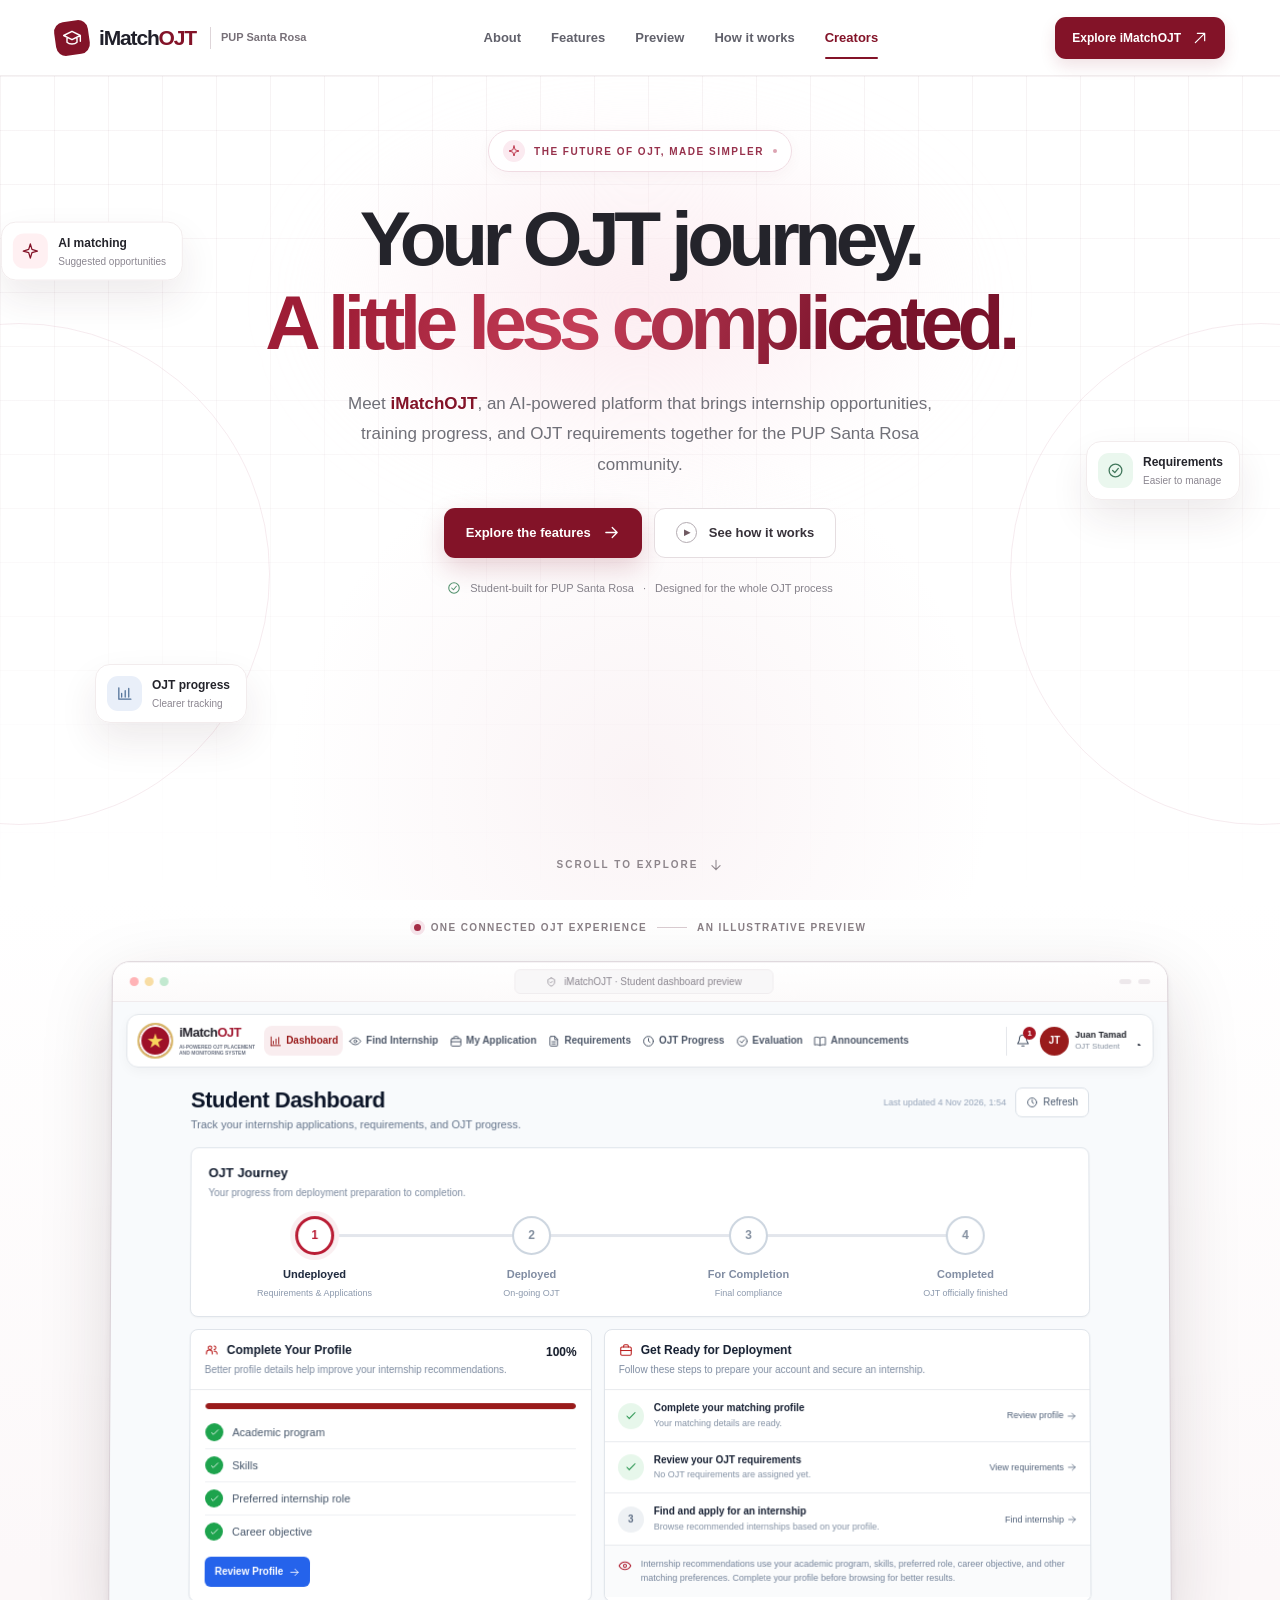
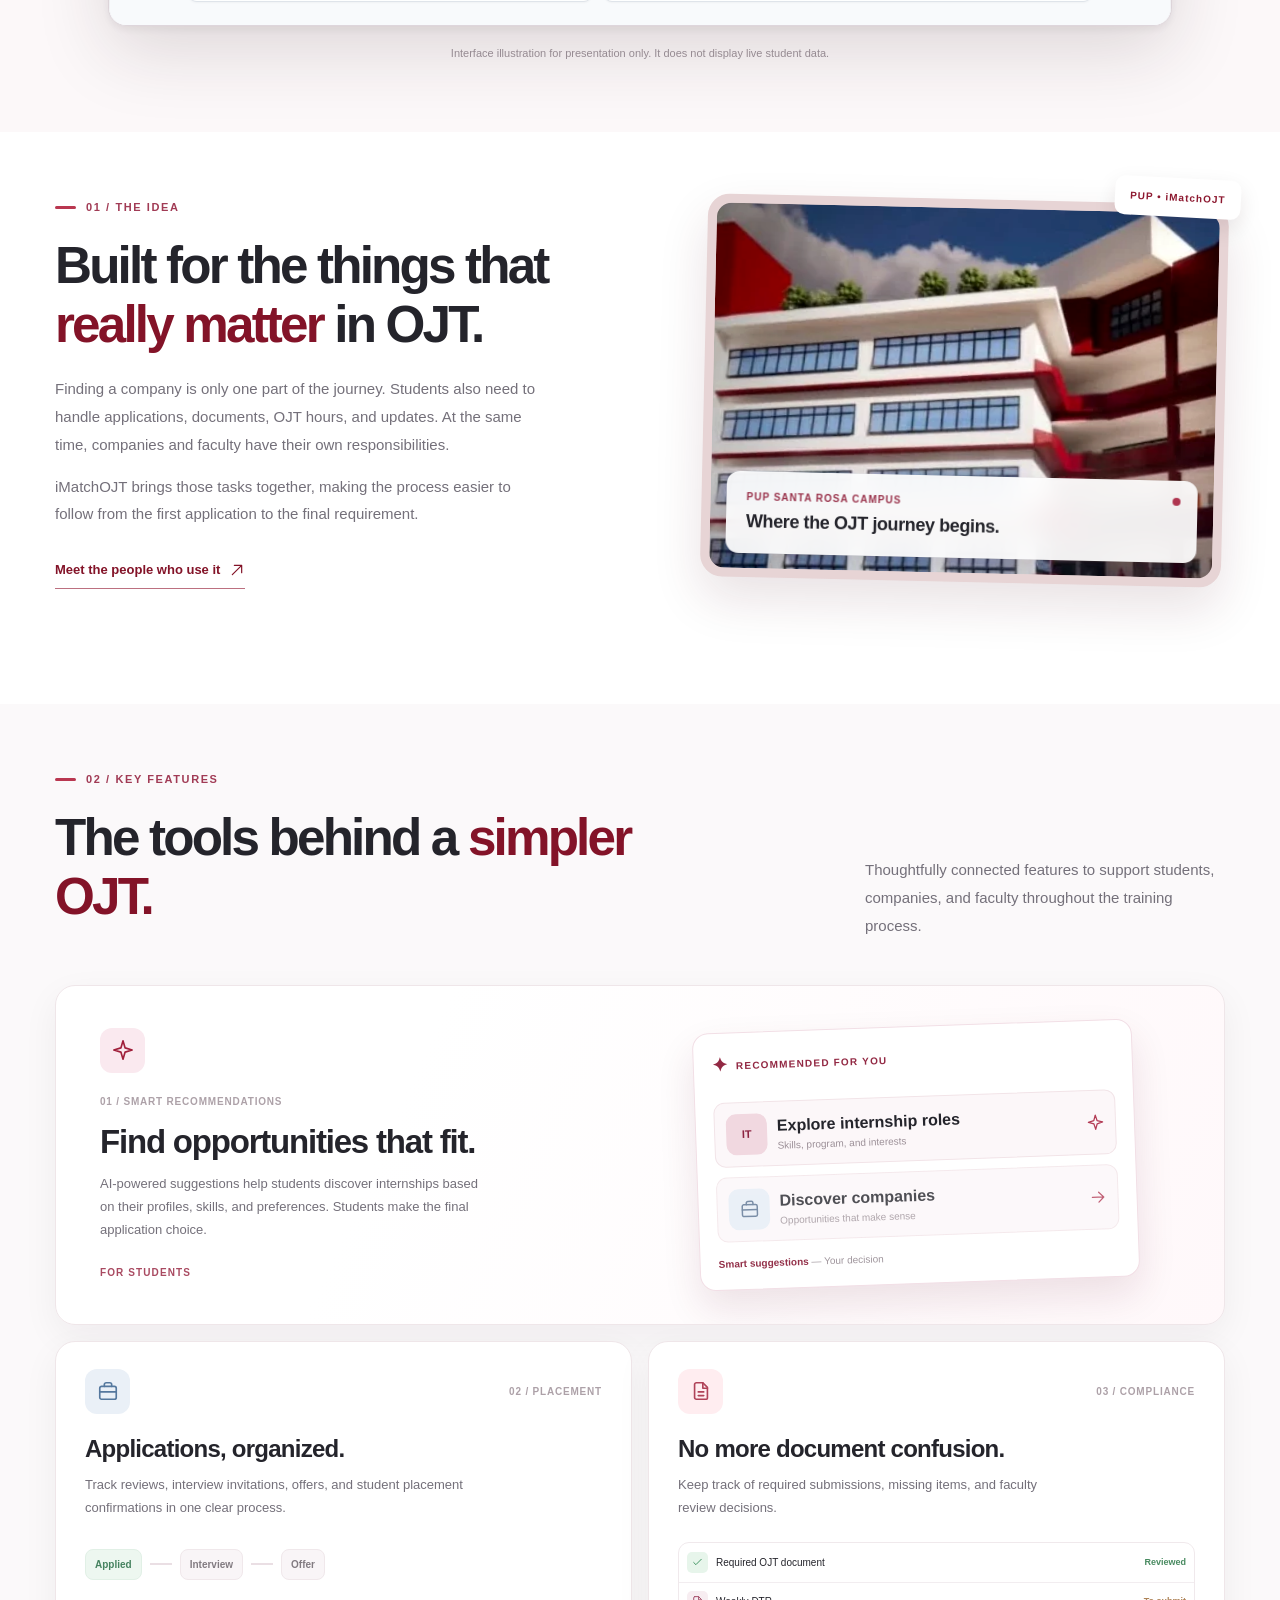
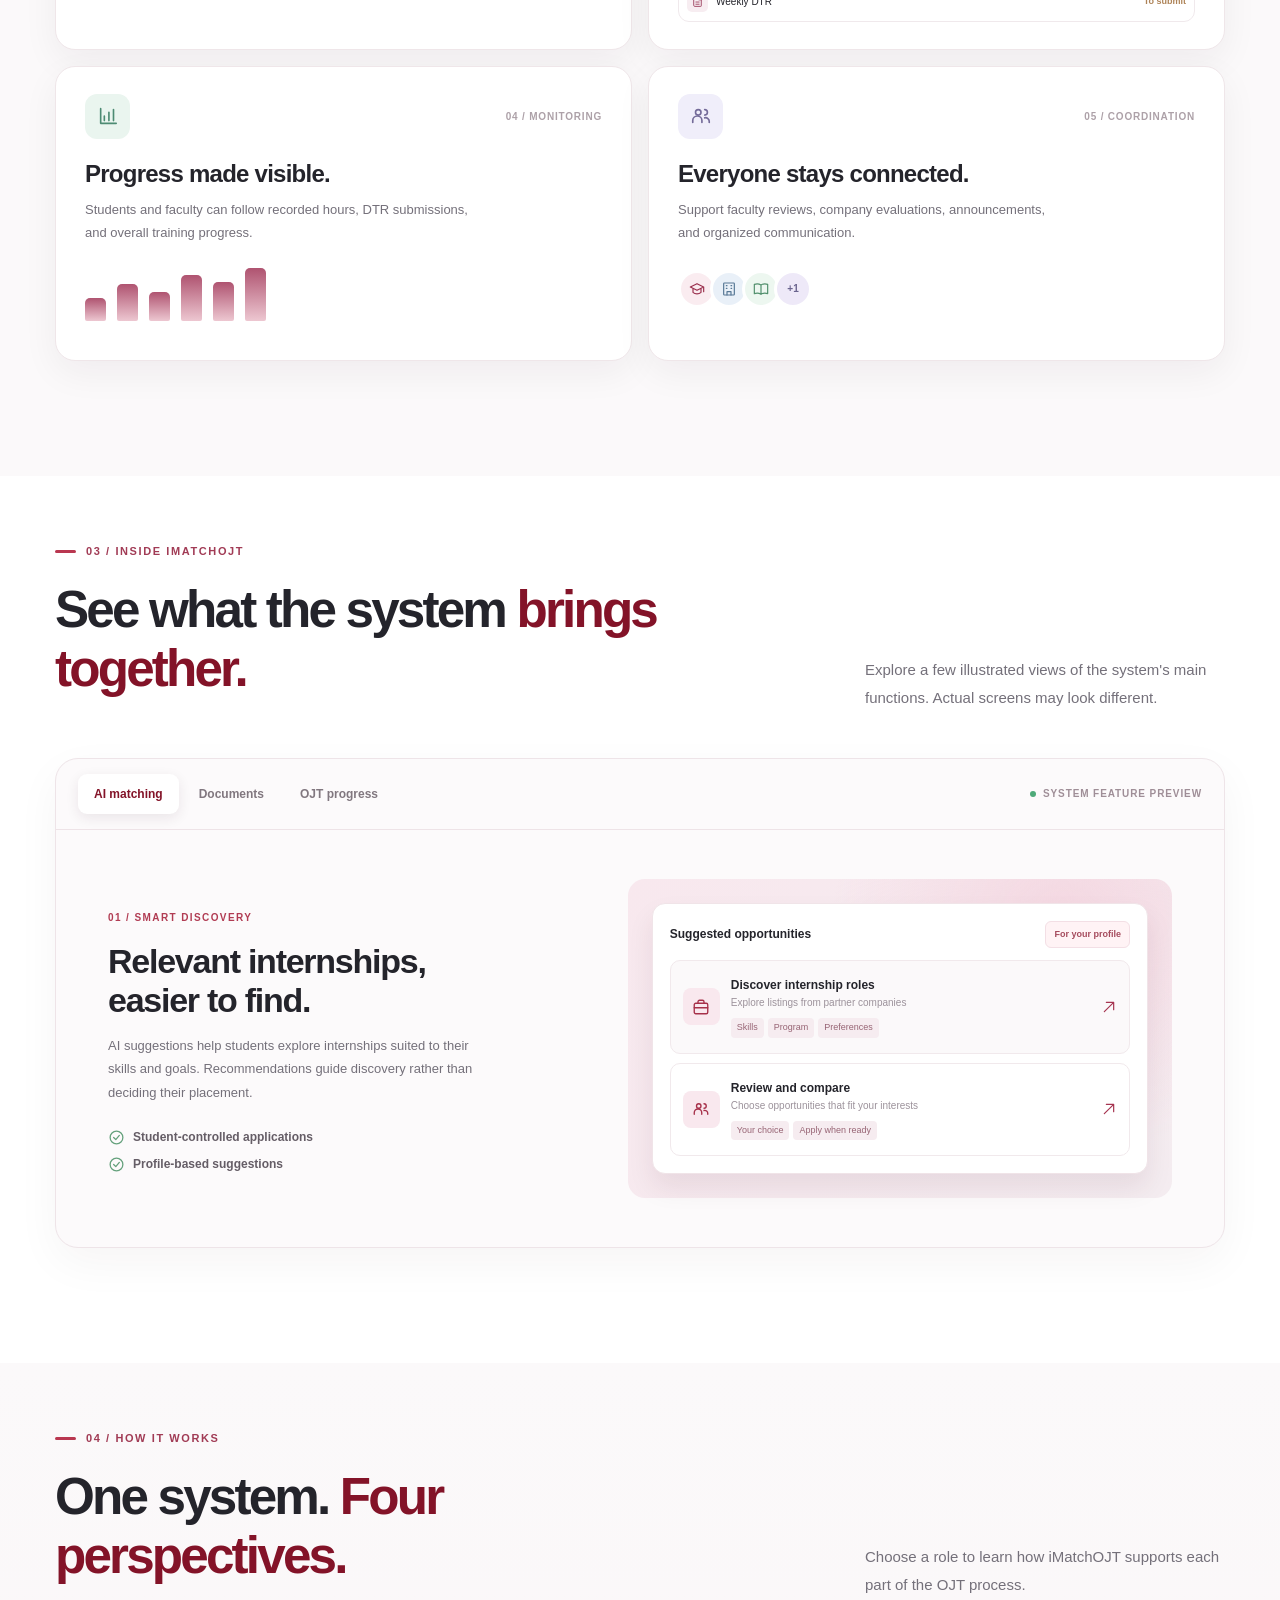
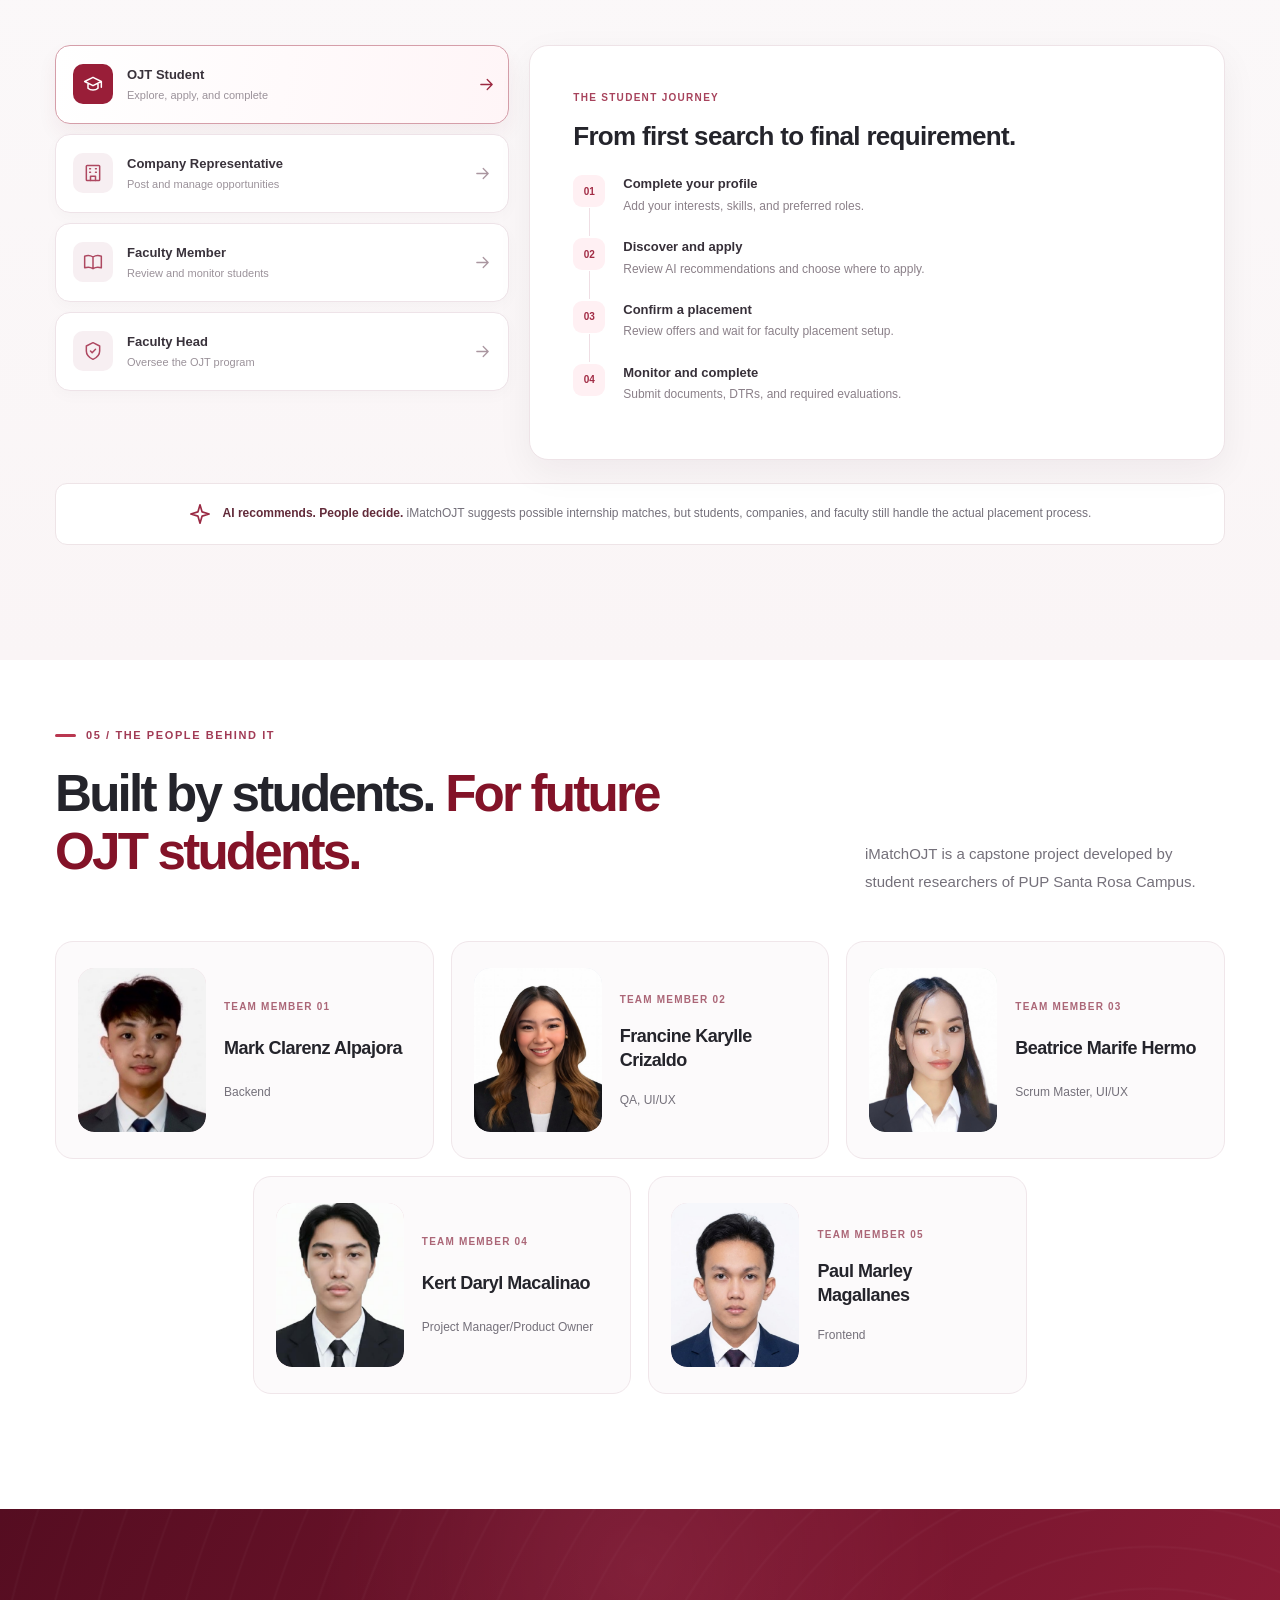
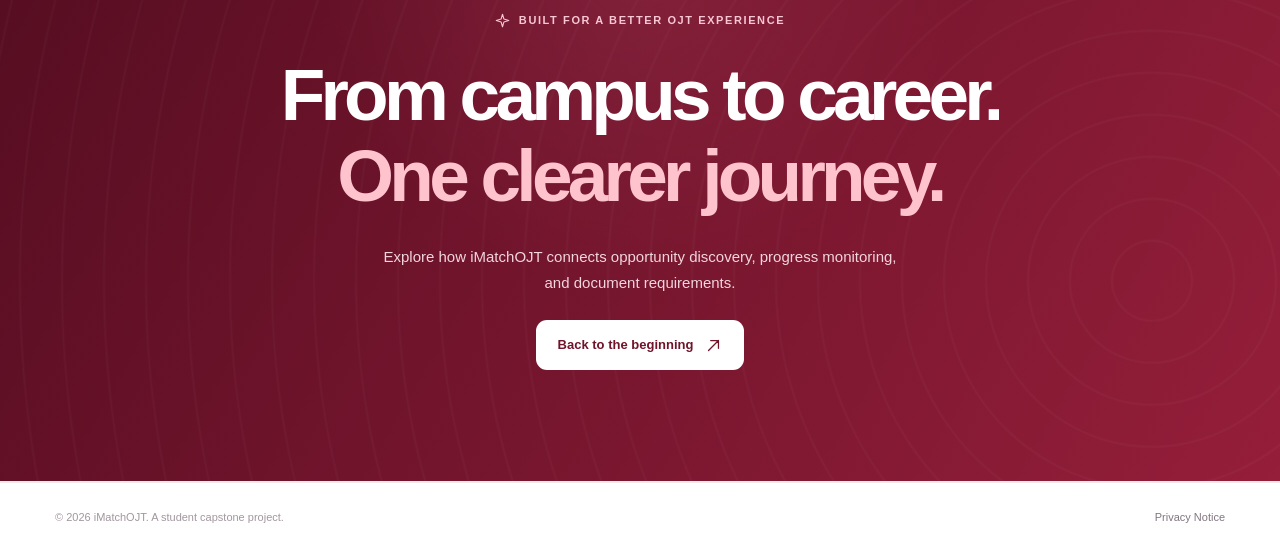
==== index.html @ 3aa9b546 "Merge branch 'main' of https://github.com/Porurumi/Homepage_iMatchOJT_System" ====
<!doctype html>
<html lang="en">
<head>
  <meta charset="utf-8">
  <meta name="viewport" content="width=device-width, initial-scale=1">
  <meta name="theme-color" content="#fbfafb"> 
  <meta name="description" content="Explore iMatchOJT: An AI-Powered OJT Placement, Monitoring, and Document Compliance System for PUP Santa Rosa Campus.">
  <title>iMatchOJT Website</title>
  <link rel="stylesheet" href="css/style.css">
  <script src="js/script.js" defer></script>
</head>

<body>
  
<body>
  <!-- Page-top anchor -->
  <div id="top" aria-hidden="true"></div>

  <a class="skip-link" href="#main">Skip to content</a>

  <svg class="icon-sprite" aria-hidden="true" xmlns="http://www.w3.org/2000/svg">
    <symbol id="i-arrow" viewBox="0 0 24 24">
      <path d="M4 12h16m-7-7 7 7-7 7"/>
    </symbol>
    <symbol id="i-arrow-up" viewBox="0 0 24 24">
      <path d="M5 19 19 5M8 5h11v11"/></symbol>
    <symbol id="i-check" viewBox="0 0 24 24">
      <path d="m5 12 4 4L19 6"/>
    </symbol>
    <symbol id="i-check-circle" viewBox="0 0 24 24">
      <circle cx="12" cy="12" r="9"/>
      <path d="m8 12 3 3 5-6"/>
    </symbol>
    <symbol id="i-briefcase" viewBox="0 0 24 24">
      <rect x="3" y="7" width="18" height="14" rx="2"/>
      <path d="M8 7V5a2 2 0 0 1 2-2h4a2 2 0 0 1 2 2v2M3 13h18"/>
    </symbol>
    <symbol id="i-sparkle" viewBox="0 0 24 24">
      <path d="m12 2 2.3 7.7L22 12l-7.7 2.3L12 22l-2.3-7.7L2 12l7.7-2.3L12 2Z"/>
    </symbol>
    <symbol id="i-file" viewBox="0 0 24 24">
      <path d="M7 3h7l5 5v12a1 1 0 0 1-1 1H7a2 2 0 0 1-2-2V5a2 2 0 0 1 2-2Z"/>
      <path d="M14 3v6h5M9 13h6M9 17h6"/>
    </symbol>
    <symbol id="i-chart" viewBox="0 0 24 24">
      <path d="M4 20V4M4 20h17M8 17v-5m5 5V8m5 9V5"/>
    </symbol>
    <symbol id="i-users" viewBox="0 0 24 24">
      <circle cx="9" cy="8" r="3"/>
      <path d="M3 19v-2a5 5 0 0 1 10 0v2M16 5a3 3 0 0 1 0 6M16 14a4 4 0 0 1 5 4v1"/>
    </symbol>
    <symbol id="i-shield" viewBox="0 0 24 24">
      <path d="m12 2 8 4v6c0 5-3.5 8-8 10-4.5-2-8-5-8-10V6l8-4Z"/>
      <path d="m9 12 2 2 4-4"/></symbol>
    <symbol id="i-cap" viewBox="0 0 24 24">
      <path d="m2 9 10-5 10 5-10 5L2 9Zm4 3v5c3 3 9 3 12 0v-5M22 9v7"/>
    </symbol>
    <symbol id="i-building" viewBox="0 0 24 24">
      <rect x="4" y="3" width="16" height="18" rx="1"/>
      <path d="M9 21v-5h6v5M8 7h1m6 0h1M8 11h1m6 0h1"/>
    </symbol>
    <symbol id="i-book" viewBox="0 0 24 24">
      <path d="M12 6c-3-2-7-2-10-1v14c3-1 7-1 10 1 3-2 7-2 10-1V5c-3-1-7-1-10 1ZM12 6v14"/>
    </symbol>
    <symbol id="i-menu" viewBox="0 0 24 24">
      <path d="M4 7h16M4 12h16M4 17h16"/>
    </symbol>
    <symbol id="i-close" viewBox="0 0 24 24">
      <path d="m5 5 14 14M19 5 5 19"/>
    </symbol>
    <symbol id="i-clock" viewBox="0 0 24 24">
      <circle cx="12" cy="12" r="9"/>
      <path d="M12 7v5l3 2"/>
    </symbol>
    <symbol id="i-eye" viewBox="0 0 24 24">
      <path d="M2 12s3.5-6.5 10-6.5S22 12 22 12s-3.5 6.5-10 6.5S2 12 2 12Z"/>
      <circle cx="12" cy="12" r="2.6"/>
    </symbol>
  </svg>

  <div id="scroll-indicator" aria-hidden="true"></div>
  <header class="site-header">
    <div class="container nav-wrap">
      <a class="brand" href="#top" aria-label="iMatchOJT homepage">
        <span class="brand-icon" aria-hidden="true">
          <svg class="icon">
            <use href="#i-cap"/>
          </svg>
        </span>
        <span class="brand-name">iMatch<span>OJT</span></span>
        <span class="brand-divider"></span>
        <span class="brand-campus">PUP Santa Rosa</span>
      </a>
      <nav class="desktop-nav" aria-label="Main navigation">
        <a class="nav-link" href="#about">About</a>
        <a class="nav-link" href="#features">Features</a>
        <a class="nav-link" href="#showcase">Preview</a>
        <a class="nav-link" href="#how-it-works">How it works</a>
        <a class="nav-link" href="#creators">Creators</a>
      </nav>
      <a class="nav-cta" href="#features">Explore iMatchOJT <svg class="icon"><use href="#i-arrow-up"/></svg></a>
      <button class="menu-toggle" type="button" aria-controls="mobile-nav" aria-expanded="false" aria-label="Open navigation"><svg class="icon menu-lines"><use href="#i-menu"/></svg><svg class="icon menu-cross"><use href="#i-close"/></svg></button>
    </div>
    <nav class="mobile-nav" id="mobile-nav" aria-label="Mobile navigation" hidden><a href="#about">About</a><a href="#features">Features</a><a href="#showcase">System preview</a><a href="#how-it-works">How it works</a><a href="#creators">Creators</a></nav>
  </header>

  <main id="main">
    <section class="hero" aria-labelledby="hero-title">
      <div class="hero-grid-lines" aria-hidden="true"></div>
      <div class="hero-glow" aria-hidden="true"></div>
      <div class="hero-inner container">
        <div class="hero-pill anim-rise">
          <span class="pill-spark">
            <svg class="icon">
              <use href="#i-sparkle"/>
            </svg>
          </span> THE FUTURE OF OJT, MADE SIMPLER <span class="pill-mini-dot"></span>
        </div>
        <h1 id="hero-title" class="hero-title">
          <span class="title-line anim-rise">Your OJT journey.</span>
          <span class="title-line title-gradient anim-rise">A little less complicated.</span>
        </h1>
        <p class="hero-lead anim-rise">Meet <strong>iMatchOJT</strong>, an AI-powered platform that brings internship opportunities, training progress, and OJT requirements together for the PUP Santa Rosa community.</p>
        <div class="hero-actions anim-rise">
          <a class="button button-primary" href="#features">Explore the features <svg class="icon"><use href="#i-arrow"/></svg></a>
          <a class="button button-ghost" href="#how-it-works"><span class="button-play">▶</span> See how it works</a>
        </div>
        <p class="hero-proof anim-rise"><svg class="icon"><use href="#i-check-circle"/></svg> Student-built for PUP Santa Rosa <span aria-hidden="true">·</span> Designed for the whole OJT process</p>
        <div class="float-chip float-one" aria-hidden="true">
          <span class="chip-icon chip-purple"><svg class="icon"><use href="#i-sparkle"/></svg></span>
          <span><b>AI matching</b><small>Suggested opportunities</small></span>
        </div>
        <div class="float-chip float-two" aria-hidden="true">
          <span class="chip-icon chip-green"><svg class="icon"><use href="#i-check-circle"/></svg></span>
          <span><b>Requirements</b><small>Easier to manage</small></span>
        </div>
        <div class="float-chip float-three" aria-hidden="true">
          <span class="chip-icon chip-blue"><svg class="icon"><use href="#i-chart"/></svg></span>
          <span><b>OJT progress</b><small>Clearer tracking</small></span>
        </div>
        <div class="hero-scroll-cue anim-rise">
          <span>SCROLL TO EXPLORE</span><svg class="icon"><use href="#i-arrow"/></svg>
        </div>
      </div>
    </section>

    <section class="product-spotlight" aria-label="Illustrated iMatchOJT interface preview">
      <div class="container reveal"><div class="spotlight-caption"><span class="caption-dot"></span> ONE CONNECTED OJT EXPERIENCE <span class="caption-line"></span> AN ILLUSTRATIVE PREVIEW</div>
        <div class="browser-outer" id="browser-preview">
          <div class="browser-toolbar"><div class="traffic" aria-hidden="true"><span></span><span></span><span></span></div><div class="browser-address"><svg class="icon"><use href="#i-shield"/></svg> iMatchOJT · Student dashboard preview</div><div class="browser-toolbar-end" aria-hidden="true"><span></span><span></span></div></div>
          <!-- Student Dashboard recreated in HTML and CSS; illustrative only -->
<div class="sdp-app" aria-label="Illustrative preview of the iMatchOJT Student Dashboard">
  <div class="sdp-appbar">
    <div class="sdp-brand">
      <span class="sdp-seal" aria-hidden="true"><span>★</span></span>
      <span class="sdp-wordmark"><strong>iMatch<span>OJT</span></strong><small>AI-POWERED OJT PLACEMENT<br>AND MONITORING SYSTEM</small></span>
    </div>

    <div class="sdp-nav-items" aria-label="Student dashboard menu illustration">
      <span class="sdp-nav-item sdp-nav-active"><svg class="icon" aria-hidden="true"><use href="#i-chart"/></svg>Dashboard</span>
      <span class="sdp-nav-item"><svg class="icon" aria-hidden="true"><use href="#i-eye"/></svg>Find Internship</span>
      <span class="sdp-nav-item"><svg class="icon" aria-hidden="true"><use href="#i-briefcase"/></svg>My Application</span>
      <span class="sdp-nav-item"><svg class="icon" aria-hidden="true"><use href="#i-file"/></svg>Requirements</span>
      <span class="sdp-nav-item"><svg class="icon" aria-hidden="true"><use href="#i-clock"/></svg>OJT Progress</span>
      <span class="sdp-nav-item"><svg class="icon" aria-hidden="true"><use href="#i-check-circle"/></svg>Evaluation</span>
      <span class="sdp-nav-item"><svg class="icon" aria-hidden="true"><use href="#i-book"/></svg>Announcements</span>
    </div>

    <div class="sdp-account">
      <span class="sdp-bell" aria-hidden="true">
        <svg class="icon" viewBox="0 0 24 24"><path d="M18 8a6 6 0 0 0-12 0c0 7-3 7-3 9h18c0-2-3-2-3-9M10 21h4"/></svg>
        <i>1</i>
      </span>
      <span class="sdp-user-initials">JT</span>
      <span class="sdp-account-copy"><strong>Juan Tamad</strong><small>OJT Student</small></span>
      <svg class="icon sdp-account-chevron" aria-hidden="true"><path d="m6 9 6 6 6-6"/></svg>
    </div>
  </div>

  <div class="sdp-content">
    <div class="sdp-page-head">
      <div><h2>Student Dashboard</h2><p>Track your internship applications, requirements, and OJT progress.</p></div>
      <div class="sdp-page-controls"><span>Last updated 4 Nov 2026, 1:54</span><span class="sdp-refresh"><svg class="icon" aria-hidden="true"><use href="#i-clock"/></svg>Refresh</span></div>
    </div>

    <div class="sdp-card sdp-journey">
      <div class="sdp-card-heading"><h3>OJT Journey</h3><p>Your progress from deployment preparation to completion.</p></div>
      <div class="sdp-stages" aria-label="Four OJT progress stages">
        <div class="sdp-stage sdp-stage-current"><span class="sdp-stage-number">1</span><strong>Undeployed</strong><small>Requirements &amp; Applications</small></div>
        <div class="sdp-stage"><span class="sdp-stage-number">2</span><strong>Deployed</strong><small>On-going OJT</small></div>
        <div class="sdp-stage"><span class="sdp-stage-number">3</span><strong>For Completion</strong><small>Final compliance</small></div>
        <div class="sdp-stage"><span class="sdp-stage-number">4</span><strong>Completed</strong><small>OJT officially finished</small></div>
      </div>
    </div>

    <div class="sdp-bottom-grid">
      <div class="sdp-card sdp-profile">
        <div class="sdp-panel-head">
          <div><h3><svg class="icon" aria-hidden="true"><use href="#i-users"/></svg>Complete Your Profile</h3><p>Better profile details help improve your internship recommendations.</p></div>
          <strong class="sdp-percent">100%</strong>
        </div>
        <div class="sdp-profile-body">
          <div class="sdp-progress" aria-label="Example profile 100 percent complete"><span></span></div>
          <div class="sdp-check-item"><span class="sdp-check-icon"><svg class="icon" aria-hidden="true"><use href="#i-check"/></svg></span>Academic program</div>
          <div class="sdp-check-item"><span class="sdp-check-icon"><svg class="icon" aria-hidden="true"><use href="#i-check"/></svg></span>Skills</div>
          <div class="sdp-check-item"><span class="sdp-check-icon"><svg class="icon" aria-hidden="true"><use href="#i-check"/></svg></span>Preferred internship role</div>
          <div class="sdp-check-item"><span class="sdp-check-icon"><svg class="icon" aria-hidden="true"><use href="#i-check"/></svg></span>Career objective</div>
          <span class="sdp-profile-action">Review Profile <svg class="icon" aria-hidden="true"><use href="#i-arrow"/></svg></span>
        </div>
      </div>

      <div class="sdp-card sdp-deployment">
        <div class="sdp-panel-head">
          <div><h3><svg class="icon" aria-hidden="true"><use href="#i-briefcase"/></svg>Get Ready for Deployment</h3><p>Follow these steps to prepare your account and secure an internship.</p></div>
        </div>
        <div class="sdp-task"><span class="sdp-task-number sdp-task-complete"><svg class="icon" aria-hidden="true"><use href="#i-check"/></svg></span><span class="sdp-task-copy"><strong>Complete your matching profile</strong><small>Your matching details are ready.</small></span><span class="sdp-task-link">Review profile <svg class="icon" aria-hidden="true"><use href="#i-arrow"/></svg></span></div>
        <div class="sdp-task"><span class="sdp-task-number sdp-task-complete"><svg class="icon" aria-hidden="true"><use href="#i-check"/></svg></span><span class="sdp-task-copy"><strong>Review your OJT requirements</strong><small>No OJT requirements are assigned yet.</small></span><span class="sdp-task-link">View requirements <svg class="icon" aria-hidden="true"><use href="#i-arrow"/></svg></span></div>
        <div class="sdp-task"><span class="sdp-task-number">3</span><span class="sdp-task-copy"><strong>Find and apply for an internship</strong><small>Browse recommended internships based on your profile.</small></span><span class="sdp-task-link">Find internship <svg class="icon" aria-hidden="true"><use href="#i-arrow"/></svg></span></div>
        <div class="sdp-task-note"><svg class="icon" aria-hidden="true"><use href="#i-eye"/></svg><span>Internship recommendations use your academic program, skills, preferred role, career objective, and other matching preferences. Complete your profile before browsing for better results.</span></div>
      </div>
    </div>
  </div>
</div>
        </div>
        <p class="preview-disclaimer">Interface illustration for presentation only. It does not display live student data.</p>
      </div>
    </section>

    <section class="section about" id="about" aria-labelledby="about-title"><div class="container about-grid"><div class="about-copy reveal"><span class="section-label"><span class="label-mark"></span> 01 / THE IDEA</span><h2 id="about-title">Built for the things that <em>really matter</em> in OJT.</h2><p>Finding a company is only one part of the journey. Students also need to handle applications, documents, OJT hours, and updates. At the same time, companies and faculty have their own responsibilities.</p><p>iMatchOJT brings those tasks together, making the process easier to follow from the first application to the final requirement.</p><a class="underlined-link" href="#how-it-works">Meet the people who use it <svg class="icon"><use href="#i-arrow-up"/></svg></a></div><div class="about-visual reveal"><div class="building-card"><img src="assets/pup-santa-rosa-building.webp" alt="Red and white PUP-inspired campus building provided as a project reference" loading="lazy" width="578" height="313"><div class="building-overlay"><span class="building-dot"></span><span>PUP SANTA ROSA CAMPUS</span><strong>Where the OJT journey begins.</strong></div></div><span class="building-corner" aria-hidden="true">PUP • iMatchOJT</span></div></div></section>

    <section class="section features-section" id="features" aria-labelledby="features-title"><div class="container"><div class="section-heading reveal"><div><span class="section-label"><span class="label-mark"></span> 02 / KEY FEATURES</span><h2 id="features-title">The tools behind a <span>simpler OJT.</span></h2></div><p>Thoughtfully connected features to support students, companies, and faculty throughout the training process.</p></div>
      <div class="feature-bento">
        <article class="feature-card feature-featured reveal"><div class="feature-text"><div class="feature-icon"><svg class="icon"><use href="#i-sparkle"/></svg></div><span class="feature-count">01 / SMART RECOMMENDATIONS</span><h3>Find opportunities that fit.</h3><p>AI-powered suggestions help students discover internships based on their profiles, skills, and preferences. Students make the final application choice.</p><span class="feature-audience">FOR STUDENTS</span></div><div class="match-art" aria-hidden="true"><div class="match-art-title"><span class="match-star">✦</span> RECOMMENDED FOR YOU</div><div class="match-row"><span class="match-symbol">IT</span><span><strong>Explore internship roles</strong><small>Skills, program, and interests</small></span><span class="match-percent"><svg class="icon"><use href="#i-sparkle"/></svg></span></div><div class="match-row row-lower"><span class="match-symbol secondary-symbol"><svg class="icon"><use href="#i-briefcase"/></svg></span><span><strong>Discover companies</strong><small>Opportunities that make sense</small></span><span class="match-percent"><svg class="icon"><use href="#i-arrow"/></svg></span></div><div class="match-art-foot">Smart suggestions <span>— Your decision</span></div></div></article>
        <article class="feature-card reveal"><div class="feature-icon icon-blue"><svg class="icon"><use href="#i-briefcase"/></svg></div><span class="feature-count">02 / PLACEMENT</span><h3>Applications, organized.</h3><p>Track reviews, interview invitations, offers, and student placement confirmations in one clear process.</p><div class="card-visual-process" aria-hidden="true"><span class="progress-step is-done">Applied</span><span class="progress-line"></span><span class="progress-step">Interview</span><span class="progress-line"></span><span class="progress-step">Offer</span></div></article>
        <article class="feature-card reveal"><div class="feature-icon icon-rose"><svg class="icon"><use href="#i-file"/></svg></div><span class="feature-count">03 / COMPLIANCE</span><h3>No more document confusion.</h3><p>Keep track of required submissions, missing items, and faculty review decisions.</p><div class="document-mini" aria-hidden="true"><div><span class="mini-check"><svg class="icon"><use href="#i-check"/></svg></span> Required OJT document <strong>Reviewed</strong></div><div><span class="mini-file"><svg class="icon"><use href="#i-file"/></svg></span> Weekly DTR <strong class="mini-pending">To submit</strong></div></div></article>
        <article class="feature-card reveal"><div class="feature-icon icon-green"><svg class="icon"><use href="#i-chart"/></svg></div><span class="feature-count">04 / MONITORING</span><h3>Progress made visible.</h3><p>Students and faculty can follow recorded hours, DTR submissions, and overall training progress.</p><div class="mini-chart" aria-hidden="true"><span style="--bar:42%"></span><span style="--bar:67%"></span><span style="--bar:52%"></span><span style="--bar:84%"></span><span style="--bar:70%"></span><span style="--bar:96%"></span></div></article>
        <article class="feature-card reveal"><div class="feature-icon icon-purple"><svg class="icon"><use href="#i-users"/></svg></div><span class="feature-count">05 / COORDINATION</span><h3>Everyone stays connected.</h3><p>Support faculty reviews, company evaluations, announcements, and organized communication.</p><div class="mini-avatars" aria-hidden="true"><span><svg class="icon"><use href="#i-cap"/></svg></span><span><svg class="icon"><use href="#i-building"/></svg></span><span><svg class="icon"><use href="#i-book"/></svg></span><span>+1</span></div></article>
      </div>
    </div></section>

    <section class="section showcase-section" id="showcase" aria-labelledby="showcase-title"><div class="container"><div class="section-heading reveal"><div><span class="section-label"><span class="label-mark"></span> 03 / INSIDE IMATCHOJT</span><h2 id="showcase-title">See what the system <span>brings together.</span></h2></div><p>Explore a few illustrated views of the system's main functions. Actual screens may look different.</p></div><div class="showcase-shell reveal"><div class="showcase-top"><div class="showcase-tabs" role="tablist" aria-label="System feature previews"><button type="button" class="showcase-tab is-active" role="tab" id="s-tab-match" aria-selected="true" aria-controls="s-panel-match" tabindex="0">AI matching</button><button type="button" class="showcase-tab" role="tab" id="s-tab-docs" aria-selected="false" aria-controls="s-panel-docs" tabindex="-1">Documents</button><button type="button" class="showcase-tab" role="tab" id="s-tab-progress" aria-selected="false" aria-controls="s-panel-progress" tabindex="-1">OJT progress</button></div><div class="showcase-label"><span class="live-dot"></span> SYSTEM FEATURE PREVIEW</div></div>
      <div class="showcase-content"><section class="showcase-panel" role="tabpanel" id="s-panel-match" aria-labelledby="s-tab-match" tabindex="0"><div class="showcase-explainer"><span class="mini-eyebrow">01 / SMART DISCOVERY</span><h3>Relevant internships, easier to find.</h3><p>AI suggestions help students explore internships suited to their skills and goals. Recommendations guide discovery rather than deciding their placement.</p><div class="showcase-points"><span><svg class="icon"><use href="#i-check-circle"/></svg> Student-controlled applications</span><span><svg class="icon"><use href="#i-check-circle"/></svg> Profile-based suggestions</span></div></div><div class="showcase-illustration"><div class="fake-window"><div class="fake-window-head"><span>Suggested opportunities</span><span class="fake-filter">For your profile</span></div><div class="suggested-card"><span class="suggested-icon"><svg class="icon"><use href="#i-briefcase"/></svg></span><div><b>Discover internship roles</b><small>Explore listings from partner companies</small><span class="card-tags"><i>Skills</i><i>Program</i><i>Preferences</i></span></div><span class="small-arrow"><svg class="icon"><use href="#i-arrow-up"/></svg></span></div><div class="suggested-card second"><span class="suggested-icon"><svg class="icon"><use href="#i-users"/></svg></span><div><b>Review and compare</b><small>Choose opportunities that fit your interests</small><span class="card-tags"><i>Your choice</i><i>Apply when ready</i></span></div><span class="small-arrow"><svg class="icon"><use href="#i-arrow-up"/></svg></span></div></div></div></section>
      <section class="showcase-panel" role="tabpanel" id="s-panel-docs" aria-labelledby="s-tab-docs" tabindex="0" hidden><div class="showcase-explainer"><span class="mini-eyebrow">02 / DOCUMENT COMPLIANCE</span><h3>Know what needs attention.</h3><p>Track required documents, submit records, and follow faculty review without having to guess what comes next.</p><div class="showcase-points"><span><svg class="icon"><use href="#i-check-circle"/></svg> Clear submission status</span><span><svg class="icon"><use href="#i-check-circle"/></svg> Review and feedback tracking</span></div></div><div class="showcase-illustration"><div class="fake-window"><div class="fake-window-head"><span>My requirements</span><span class="fake-filter">Compliance overview</span></div><div class="requirement-row"><span class="req-icon"><svg class="icon"><use href="#i-file"/></svg></span><div><b>Pre-OJT document</b><small>Required submission</small></div><span class="req-approved">Reviewed</span></div><div class="requirement-row"><span class="req-icon"><svg class="icon"><use href="#i-file"/></svg></span><div><b>Weekly DTR</b><small>Training record</small></div><span class="req-waiting">Pending</span></div><div class="requirement-row"><span class="req-icon"><svg class="icon"><use href="#i-file"/></svg></span><div><b>Evaluation form</b><small>Completion requirement</small></div><span class="req-future">Upcoming</span></div></div></div></section>
      <section class="showcase-panel" role="tabpanel" id="s-panel-progress" aria-labelledby="s-tab-progress" tabindex="0" hidden><div class="showcase-explainer"><span class="mini-eyebrow">03 / TRAINING MONITORING</span><h3>Keep the whole journey in view.</h3><p>See the important milestones, OJT hour records, and progress updates that matter throughout the training period.</p><div class="showcase-points"><span><svg class="icon"><use href="#i-check-circle"/></svg> Training progress overview</span><span><svg class="icon"><use href="#i-check-circle"/></svg> Faculty-verified records</span></div></div><div class="showcase-illustration"><div class="fake-window"><div class="fake-window-head"><span>OJT journey</span><span class="fake-filter">Milestone view</span></div><div class="timeline-row"><span class="timeline-icon is-complete"><svg class="icon"><use href="#i-check"/></svg></span><div><b>Student placement</b><small>Confirmed with faculty</small></div></div><div class="timeline-row"><span class="timeline-icon is-complete"><svg class="icon"><use href="#i-check"/></svg></span><div><b>Training begins</b><small>Start tracking hours and DTRs</small></div></div><div class="timeline-row"><span class="timeline-icon is-next"></span><div><b>Complete your OJT</b><small>Finish requirements and evaluations</small></div></div></div></div></section></div></div></div></section>

    <section class="section workflow-section" id="how-it-works" aria-labelledby="workflow-title"><div class="container"><div class="section-heading reveal"><div><span class="section-label"><span class="label-mark"></span> 04 / HOW IT WORKS</span><h2 id="workflow-title">One system. <span>Four perspectives.</span></h2></div><p>Choose a role to learn how iMatchOJT supports each part of the OJT process.</p></div>
    <div class="workflow-grid reveal"><div class="role-tabs" role="tablist" aria-label="Guide by user role" aria-orientation="vertical"><button type="button" class="role-tab is-active" id="role-tab-student" role="tab" aria-selected="true" aria-controls="role-panel-student" tabindex="0"><span class="role-icon"><svg class="icon"><use href="#i-cap"/></svg></span><span class="role-label"><b>OJT Student</b><small>Explore, apply, and complete</small></span><svg class="icon role-chevron"><use href="#i-arrow"/></svg></button><button type="button" class="role-tab" id="role-tab-company" role="tab" aria-selected="false" aria-controls="role-panel-company" tabindex="-1"><span class="role-icon"><svg class="icon"><use href="#i-building"/></svg></span><span class="role-label"><b>Company Representative</b><small>Post and manage opportunities</small></span><svg class="icon role-chevron"><use href="#i-arrow"/></svg></button><button type="button" class="role-tab" id="role-tab-faculty" role="tab" aria-selected="false" aria-controls="role-panel-faculty" tabindex="-1"><span class="role-icon"><svg class="icon"><use href="#i-book"/></svg></span><span class="role-label"><b>Faculty Member</b><small>Review and monitor students</small></span><svg class="icon role-chevron"><use href="#i-arrow"/></svg></button><button type="button" class="role-tab" id="role-tab-head" role="tab" aria-selected="false" aria-controls="role-panel-head" tabindex="-1"><span class="role-icon"><svg class="icon"><use href="#i-shield"/></svg></span><span class="role-label"><b>Faculty Head</b><small>Oversee the OJT program</small></span><svg class="icon role-chevron"><use href="#i-arrow"/></svg></button></div>
      <div class="role-panel-wrap"><section class="role-panel" id="role-panel-student" role="tabpanel" aria-labelledby="role-tab-student" tabindex="0"><span class="role-panel-tag">THE STUDENT JOURNEY</span><h3>From first search to final requirement.</h3><ol class="steps"><li><b>Complete your profile</b><span>Add your interests, skills, and preferred roles.</span></li><li><b>Discover and apply</b><span>Review AI recommendations and choose where to apply.</span></li><li><b>Confirm a placement</b><span>Review offers and wait for faculty placement setup.</span></li><li><b>Monitor and complete</b><span>Submit documents, DTRs, and required evaluations.</span></li></ol></section>
      <section class="role-panel" id="role-panel-company" role="tabpanel" aria-labelledby="role-tab-company" tabindex="0" hidden><span class="role-panel-tag">THE COMPANY JOURNEY</span><h3>Connect with emerging talent.</h3><ol class="steps"><li><b>Join through invitation</b><span>Register through an authorized campus invitation.</span></li><li><b>Post internships</b><span>Share available positions and requirements.</span></li><li><b>Review applications</b><span>Evaluate students, arrange interviews, and offer slots.</span></li><li><b>Support trainees</b><span>Coordinate with faculty and provide evaluations.</span></li></ol></section>
      <section class="role-panel" id="role-panel-faculty" role="tabpanel" aria-labelledby="role-tab-faculty" tabindex="0" hidden><span class="role-panel-tag">THE FACULTY JOURNEY</span><h3>Give every student clearer guidance.</h3><ol class="steps"><li><b>Choose your assigned class</b><span>Focus on one active class at a time.</span></li><li><b>Verify placements</b><span>Set up confirmed OJT placements and required hours.</span></li><li><b>Review documents</b><span>Check DTR submissions and other requirements.</span></li><li><b>Follow progress</b><span>Review students' training updates and evaluations.</span></li></ol></section>
      <section class="role-panel" id="role-panel-head" role="tabpanel" aria-labelledby="role-tab-head" tabindex="0" hidden><span class="role-panel-tag">THE FACULTY HEAD JOURNEY</span><h3>See the bigger OJT picture.</h3><ol class="steps"><li><b>Manage invitations</b><span>Coordinate access for faculty and partner companies.</span></li><li><b>Oversee assignments</b><span>Support faculty and class responsibilities.</span></li><li><b>Monitor partnerships</b><span>Manage company records and agreement-related tasks.</span></li><li><b>Track overall status</b><span>Follow placement progress and compliance.</span></li></ol></section></div></div>
      <p class="workflow-note reveal"><svg class="icon"><use href="#i-sparkle"/></svg><span><strong>AI recommends. People decide.</strong> iMatchOJT suggests possible internship matches, but students, companies, and faculty still handle the actual placement process.</span></p>
    </div></section>

    
<section class="section creators-section" id="creators" aria-labelledby="creators-title">
  <div class="container">
    <div class="section-heading reveal">
      <div>
        <span class="section-label">
          <span class="label-mark"></span>
          05 / THE PEOPLE BEHIND IT
        </span>
        <h2 id="creators-title">
          Built by students.
          <span>For future OJT students.</span>
        </h2>
      </div>
      <p>
        iMatchOJT is a capstone project developed by
        student researchers of PUP Santa Rosa Campus.
      </p>
    </div>

    <div class="creators-grid">

      <!-- Team Member 01 -->
      <article class="creator-card reveal">
        <div class="creator-avatar">
           <img src="assets/1.png"
       alt="Portrait of creator 01"
       loading="lazy">
        </div>
        <span>TEAM MEMBER 01</span>
        <h3>Mark Clarenz Alpajora</h3>
        <p>Backend</p>
      </article>

      <!-- Team Member 02 -->
      <article class="creator-card reveal">
        <div class="creator-avatar">
           <img src="assets/2.png"
       alt="Portrait of creator 02"
       loading="lazy">
        </div>
        <span>TEAM MEMBER 02</span>
        <h3>Francine Karylle Crizaldo</h3>
        <p>QA, UI/UX</p>
      </article>

      <!-- Team Member 03 -->
      <article class="creator-card reveal">
        <div class="creator-avatar">
           <img src="assets/3.png"
       alt="Portrait of creator 03"
       loading="lazy">
        </div>
        <span>TEAM MEMBER 03</span>
        <h3>Beatrice Marife Hermo</h3>
        <p>Scrum Master, UI/UX</p>
      </article>

      <!-- Team Member 04 -->
      <article class="creator-card reveal">
        <div class="creator-avatar">
           <img src="assets/4.png"
       alt="Portrait of creator 04"
       loading="lazy">
        </div>
        <span>TEAM MEMBER 04</span>
        <h3>Kert Daryl Macalinao</h3>
        <p>Project Manager/Product Owner</p>
      </article>

      <!-- Team Member 05 -->
      <article class="creator-card reveal">
        <div class="creator-avatar">
           <img src="assets/5.png"
       alt="Portrait of creator 05"
       loading="lazy">
        </div>
        <span>TEAM MEMBER 05</span>
        <h3>Paul Marley Magallanes</h3>
        <p>Frontend</p>
      </article>

    </div>

   
  </div>
</section>


    <section class="closing" aria-labelledby="closing-title">
      <div class="closing-pattern" aria-hidden="true"></div>
      <div class="container closing-inner reveal"><span class="closing-label"><svg class="icon"><use href="#i-sparkle"/></svg> BUILT FOR A BETTER OJT EXPERIENCE</span>
        <h2 id="closing-title">From campus to career.<br><em>One clearer journey.</em></h2>
        <p>Explore how iMatchOJT connects opportunity discovery, progress monitoring, and document requirements.</p>
        <a href="#top" class="button button-white">Back to the beginning <svg class="icon"><use href="#i-arrow-up"/></svg></a>
      </div>
    </section>

  </main>
  <footer class="footer">
    
<footer class="footer">
  <div class="container footer-bottom">
    <span>
      © <span id="current-year">2026</span> iMatchOJT.
      A student capstone project.
    </span>

    <a href="privacy.html">Privacy Notice</a>
  </div>
</footer>


  </footer>
</body>
  
</html>
---- css/style.css ----
/* iMatchOJT informational homepage - an original, accessible product-site design
   Inspired by general clean SaaS design patterns, not a copy of reference code. */
:root{--ink:#24242b;--muted:#696971;--maroon:#831328;--wine:#681024;--red:#b92b41;--rose:#eab2bc;--paper:#fbfafb;--surface:#fff;--tint:#f9f4f5;--line:#eee8eb;--soft-shadow:0 12px 36px rgba(42,25,35,.055);--easing:cubic-bezier(.22,1,.36,1);--container:1170px;--header-h:76px}
*{box-sizing:border-box}html{scroll-behavior:smooth;scroll-padding-top:var(--header-h)}body{margin:0;background:var(--paper);color:var(--ink);font-family:Inter,"Segoe UI",Arial,sans-serif;line-height:1.5;-webkit-font-smoothing:antialiased;overflow-x:hidden}button,a{-webkit-tap-highlight-color:transparent}button{font:inherit}a{color:inherit;text-decoration:none}button:focus-visible,a:focus-visible,[tabindex]:focus-visible{outline:3px solid #c95669;outline-offset:4px}img{display:block;max-width:100%}svg{display:block}.icon{width:20px;height:20px;fill:none;stroke:currentColor;stroke-width:1.8;stroke-linecap:round;stroke-linejoin:round;flex-shrink:0}.icon-sprite{position:absolute;overflow:hidden;width:0;height:0}.container{width:min(var(--container),calc(100% - 64px));margin-inline:auto}.skip-link{position:fixed;z-index:200;top:-90px;left:20px;padding:12px 16px;background:#fff;border:2px solid var(--maroon);border-radius:10px}.skip-link:focus{top:14px}#scroll-indicator{position:fixed;top:0;left:0;z-index:110;background:linear-gradient(90deg,#ad2840,#731029);height:3px;width:0;pointer-events:none}
/* Header */
.site-header{height:var(--header-h);position:sticky;top:0;z-index:100;border-bottom:1px solid rgba(107,70,78,.09);background:rgba(255,255,255,.87);backdrop-filter:blur(18px);-webkit-backdrop-filter:blur(18px);transition:box-shadow .35s,background .35s}.site-header.is-scrolled{box-shadow:0 8px 28px rgba(50,25,36,.055);background:rgba(255,255,255,.96)}.nav-wrap{height:100%;display:flex;align-items:center;gap:34px}.brand{display:inline-flex;align-items:center;gap:10px;white-space:nowrap}.brand-icon{display:grid;place-items:center;width:34px;height:34px;background:var(--maroon);border-radius:10px;color:#fff;transform:rotate(-8deg)}.brand-icon .icon{width:20px;height:20px;transform:rotate(8deg);stroke-width:1.7}.brand-name{font-size:21px;letter-spacing:-1.15px;font-weight:850;color:#20202a}.brand-name span{color:var(--maroon)}.brand-divider{height:22px;width:1px;background:#ded5d9;margin-left:4px}.brand-campus{color:#777078;font-size:11px;font-weight:650}.desktop-nav{display:flex;justify-content:center;align-items:center;gap:30px;margin:auto}.nav-link{font-size:13px;font-weight:650;color:#61616b;position:relative;white-space:nowrap;transition:color .2s}.nav-link:after{content:"";position:absolute;left:0;right:100%;bottom:-12px;height:2px;border-radius:3px;background:var(--maroon);transition:right .35s var(--easing)}.nav-link:hover,.nav-link.is-active{color:var(--maroon)}.nav-link:hover:after,.nav-link.is-active:after{right:0}.nav-cta{display:flex;align-items:center;justify-content:center;gap:11px;padding:12px 17px;background:var(--maroon);border-radius:11px;color:white;white-space:nowrap;font-size:12px;font-weight:730;box-shadow:0 7px 16px rgba(131,19,40,.12);transition:transform .3s var(--easing),box-shadow .3s,background .3s}.nav-cta .icon{width:16px;height:16px}.nav-cta:hover{transform:translateY(-2px);background:#a01e38;box-shadow:0 12px 22px rgba(131,19,40,.23)}.menu-toggle{display:none;background:#fff;border:1px solid #eadfe4;width:43px;height:43px;border-radius:11px;align-items:center;justify-content:center;cursor:pointer}.menu-cross{display:none}.mobile-nav{display:none}
/* Hero */
.hero{background:radial-gradient(circle at 50% 86%,rgba(222,173,187,.14),transparent 37%),#fff;min-height:630px;position:relative;isolation:isolate;overflow:hidden}.hero-grid-lines{position:absolute;inset:0;z-index:-2;background-image:linear-gradient(to right,rgba(128,77,95,.065) 1px,transparent 1px),linear-gradient(to bottom,rgba(128,77,95,.065) 1px,transparent 1px);background-size:54px 54px;mask-image:linear-gradient(to bottom,#000,rgba(0,0,0,.6),transparent);-webkit-mask-image:linear-gradient(to bottom,#000,rgba(0,0,0,.6),transparent)}.hero-glow{position:absolute;z-index:-1;top:3%;left:50%;width:690px;height:400px;transform:translateX(-50%);border-radius:50%;background:radial-gradient(ellipse,rgba(251,229,235,.75),transparent 70%);filter:blur(37px);pointer-events:none}.hero:before,.hero:after{content:"";position:absolute;z-index:-1;border:1px solid rgba(188,103,130,.13);width:500px;height:500px;border-radius:50%;top:30%;pointer-events:none}.hero:before{right:calc(50% + 370px)}.hero:after{left:calc(50% + 370px)}.hero-inner{position:relative;text-align:center;min-height:630px;display:flex;flex-direction:column;align-items:center;padding:98px 0 48px}.hero-pill{border:1px solid #f0dce3;background:rgba(255,255,255,.8);border-radius:100px;padding:9px 14px;display:flex;align-items:center;gap:9px;box-shadow:0 4px 15px rgba(109,32,49,.035);font-size:10px;letter-spacing:1.5px;font-weight:800;color:#97314c}.pill-spark{display:grid;place-items:center;width:22px;height:22px;border-radius:50%;background:#fbeaf0;color:var(--red)}.pill-spark .icon{width:12px;height:12px}.pill-mini-dot{width:4px;height:4px;border-radius:50%;background:#dca3b2}.hero-title{margin:24px 0 0;font-size:clamp(46px,6vw,85px);font-weight:840;letter-spacing:-.072em;line-height:1.095;max-width:1120px}.title-line{display:block}.title-gradient{background:linear-gradient(110deg,#9e1d36 10%,#c43e58 43%,#79132b 78%);-webkit-background-clip:text;background-clip:text;color:transparent}.hero-lead{max-width:624px;margin:25px auto 0;color:#707078;font-size:17px;line-height:1.78}.hero-lead strong{color:var(--maroon)}.hero-actions{display:flex;gap:12px;justify-content:center;align-items:center;margin-top:28px}.button{display:inline-flex;gap:12px;align-items:center;justify-content:center;min-height:50px;border:1px solid transparent;border-radius:11px;padding:0 21px;font-size:13px;font-weight:760;transition:transform .28s var(--easing),box-shadow .28s,background-color .2s,color .2s;white-space:nowrap}.button .icon{width:17px;height:17px;transition:transform .3s var(--easing)}.button:hover{transform:translateY(-3px)}.button:hover .icon{transform:translateX(4px)}.button-primary{background:#20222c;color:#fff;box-shadow:0 10px 26px rgba(32,34,44,.12)}.button-primary:hover{background:#383641;box-shadow:0 15px 30px rgba(32,34,44,.19)}.button-ghost{border-color:#e5dde0;background:#fff;color:#38323a}.button-ghost:hover{box-shadow:0 10px 28px rgba(43,37,42,.07)}.button-play{display:grid;place-items:center;width:21px;height:21px;border:1px solid #b3abb1;border-radius:50%;font-size:8px;padding-left:1px;color:#6f5961}.hero-proof{display:flex;justify-content:center;align-items:center;gap:9px;margin:22px 0 0;font-size:11px;color:#85818a}.hero-proof .icon{width:14px;height:14px;color:#52916d}.float-chip{position:absolute;display:flex;align-items:center;text-align:left;gap:10px;background:rgba(255,255,255,.97);border:1px solid #f2eced;padding:11px 16px 11px 11px;border-radius:15px;box-shadow:0 18px 38px rgba(68,29,47,.09);animation:float 5.5s ease-in-out infinite}.float-chip b{display:block;font-size:12px;font-weight:780}.float-chip small{display:block;color:#8b8690;font-size:10px;margin-top:2px}.chip-icon{display:grid;place-items:center;width:35px;height:35px;border-radius:11px;background:#fff0f2;color:var(--maroon)}.chip-icon .icon{width:17px;height:17px}.chip-green{background:#eaf7ee;color:#41775b}.chip-blue{background:#e9eff9;color:#517198}.float-one{top:255px;left:-20px;animation-delay:-.9s}.float-two{top:365px;right:-15px;animation-delay:-2.5s}.float-three{bottom:90px;left:40px;animation-delay:-4s}.hero-scroll-cue{margin-top:auto;display:flex;align-items:center;gap:11px;letter-spacing:2px;font-weight:700;font-size:10px;color:#8d858b}.hero-scroll-cue .icon{transform:rotate(90deg);width:14px;height:14px;animation:cue 2.5s infinite}@keyframes float{0%,100%{transform:translateY(0)}50%{transform:translateY(-10px)}}@keyframes cue{50%{transform:translateX(5px)}}
/* Featured browser UI */
.product-spotlight{padding:0 0 70px;background:linear-gradient(#fff 0%,#fcf8f9 80%)}.spotlight-caption{display:flex;align-items:center;justify-content:center;gap:10px;margin-bottom:25px;font-size:10px;letter-spacing:1.4px;color:#897f85;font-weight:750}.caption-dot{background:#a52b45;width:7px;height:7px;border-radius:50%;box-shadow:0 0 0 4px #f7e5eb}.caption-line{width:30px;height:1px;background:#d9cbd0}.browser-outer{max-width:1060px;margin:auto;border:1px solid #d9d0d6;border-radius:18px;overflow:hidden;box-shadow:0 24px 72px rgba(45,26,35,.15),0 4px 9px rgba(45,26,35,.06);background:#fff;transform:perspective(1600px) rotateX(1deg);transition:transform .6s var(--easing),box-shadow .6s}.browser-outer:hover{transform:perspective(1600px) rotateX(0deg) translateY(-5px);box-shadow:0 32px 82px rgba(45,26,35,.17)}.browser-toolbar{height:40px;background:linear-gradient(#fff,#fcfafa);border-bottom:1px solid #f0ebed;display:flex;align-items:center;justify-content:space-between;padding:0 17px}.traffic{display:flex;gap:6px}.traffic span{width:9px;height:9px;background:#ffb3b6;border-radius:50%}.traffic span:nth-child(2){background:#f8dda4}.traffic span:nth-child(3){background:#c2e9d0}.browser-address{background:#f8f7f8;border:1px solid #f0edef;border-radius:6px;padding:4px 14px;display:flex;align-items:center;gap:8px;color:#8c8790;font-size:10px;min-width:260px;justify-content:center}.browser-address .icon{width:10px;height:10px}.browser-toolbar-end{display:flex;gap:7px}.browser-toolbar-end span{width:12px;height:5px;background:#ede8eb;border-radius:9px}.demo-app{display:grid;grid-template-columns:212px minmax(0,1fr);min-height:427px}.demo-sidebar{background:#fefdfd;border-right:1px solid #f0e9ec;display:flex;flex-direction:column;padding:22px 12px 16px}.demo-logo{display:flex;align-items:center;gap:7px;padding:0 12px 29px;font-size:14px;letter-spacing:-.5px}.demo-logo strong span{color:var(--maroon)}.demo-logo-icon{width:23px;height:23px;background:var(--maroon);display:grid;place-items:center;color:#fff;border-radius:7px}.demo-logo-icon .icon{width:16px;height:16px}.sidebar-kicker{padding:0 13px 11px;font-size:9px;color:#a49ba2;font-weight:800;letter-spacing:1.3px}.demo-nav-item{display:flex;align-items:center;gap:10px;border-radius:9px;padding:12px;font-size:11px;color:#77727b;font-weight:680}.demo-nav-item .icon{width:15px;height:15px}.demo-nav-item.active{background:#931e36;color:#fff;box-shadow:0 3px 10px rgba(147,30,54,.13)}.demo-side-bottom{margin-top:auto;border-top:1px solid #eee6ea;display:flex;align-items:center;gap:9px;padding:14px 7px 0;font-size:10px;font-weight:750}.side-avatar,.demo-round{width:27px;height:27px;border-radius:50%;background:#f2e3e8;color:var(--maroon);display:grid;place-items:center;font-weight:800}.demo-side-bottom small{display:block;font-weight:450;color:#9c959c;font-size:9px}.demo-content{background:#fbfafb}.demo-topbar{height:51px;border-bottom:1px solid #efe9ec;display:flex;align-items:center;justify-content:space-between;padding:0 26px;font-size:11px;font-weight:700;color:#5c5660}.demo-breadcrumb{color:#a9a2a6;font-weight:450}.demo-round{width:24px;height:24px;font-size:10px}.demo-body{padding:25px 26px 30px}.demo-welcome{display:flex;justify-content:space-between;align-items:center;gap:20px}.tiny-overline,.stat-small{font-size:9px;letter-spacing:1.5px;color:#a62b45;font-weight:800}.demo-welcome h2{font-size:22px;margin:5px 0 3px;letter-spacing:-.7px}.demo-welcome p{margin:0;color:#8d8690;font-size:11px}.demo-label{display:flex;align-items:center;gap:6px;border:1px solid #f0dae1;background:#fff8fa;border-radius:7px;color:#9b304c;font-size:10px;font-weight:650;padding:9px 12px}.demo-label .icon{width:13px;height:13px}.demo-stat-grid{display:grid;grid-template-columns:repeat(3,minmax(0,1fr));gap:12px;margin:21px 0}.demo-stat{min-height:121px;border:1px solid #f1e9ed;background:#fff;border-radius:12px;padding:13px 14px;box-shadow:0 4px 12px rgba(42,23,29,.025);display:flex;flex-direction:column;align-items:flex-start}.stat-ico{display:grid;place-items:center;color:#ad3754;background:#fff0f3;border-radius:7px;width:26px;height:26px;margin-bottom:8px}.stat-ico .icon{width:15px;height:15px}.ico-blue{background:#ecf2fa;color:#567897}.ico-green{background:#eef7f1;color:#53936e}.demo-stat .stat-small{font-size:8px;color:#a39aa2;letter-spacing:1px}.demo-stat strong{font-size:12px;margin:3px 0}.demo-stat small{font-size:9px;color:#97909a}.demo-lower{display:grid;grid-template-columns:1.45fr 1fr;gap:12px}.demo-recos,.demo-journey{border:1px solid #f1e9ed;border-radius:12px;background:white;padding:16px}.demo-section-title{display:flex;justify-content:space-between;gap:10px;align-items:center;margin-bottom:11px}.demo-section-title b{font-size:11px}.demo-section-title>span{font-size:9px;color:#9d3850;display:flex;gap:4px;align-items:center}.demo-section-title .icon{width:12px;height:12px}.demo-list{display:flex;align-items:center;gap:9px;border-top:1px solid #f4eef0;padding:11px 0}.demo-list div:nth-child(2){min-width:0;flex:1}.demo-list b{display:block;font-size:10px}.demo-list small{display:block;font-size:9px;color:#a09aa1}.demo-list-icon{width:27px;height:27px;display:grid;place-items:center;background:#fdf0f3;border-radius:6px;color:#a83d54}.demo-list-icon .icon{width:15px;height:15px}.demo-list-icon.pale{background:#f0f3f9;color:#687f9b}.demo-tag{font-size:8px;color:#a13e54;border:1px solid #f1dce2;padding:4px 5px;border-radius:4px}.journey-ellipsis{letter-spacing:2px!important;color:#b2a5aa!important}.journey-row{display:flex;align-items:center;gap:9px;margin:14px 0;color:#59545d;font-size:10px}.journey-row .icon{width:12px;height:12px;margin-left:auto;color:#5e9a77}.journey-dot{width:13px;height:13px;flex-shrink:0;border-radius:50%;border:2px solid #ddd6da}.journey-dot.done{background:#62ab7e;border-color:#62ab7e}.journey-dot.current{border-color:#a8344f;box-shadow:inset 0 0 0 2px white;background:#a8344f}.current-pill{margin-left:auto;font-size:8px;color:#a93047;background:#fff0f4;padding:4px 6px;border-radius:5px;font-weight:800}.preview-disclaimer{text-align:center;color:#9d939a;font-size:11px;margin:20px 0 0}
/* Shared sections */
.audience-bar{border-block:1px solid var(--line);background:#fff}.audience-inner{padding:25px 0;display:flex;align-items:center;justify-content:space-between;gap:30px}.audience-inner>span{font-size:10px;font-weight:850;letter-spacing:1.1px;color:#867f86}.audience-names{display:flex;align-items:center;gap:42px}.audience-names span{display:inline-flex;gap:7px;align-items:center;color:#8e8990;font-size:12px;font-weight:650}.audience-names .icon{width:18px;height:18px;color:#a98a94}.section{padding:115px 0}.section-label{display:inline-flex;align-items:center;gap:10px;color:#a13b55;letter-spacing:1.6px;font-size:11px;font-weight:820}.label-mark{height:3px;width:21px;background:#b93750;border-radius:2px}.section h2{letter-spacing:-.055em;line-height:1.15;font-size:clamp(37px,4vw,58px);font-weight:810;margin:21px 0}.section h2 span{color:var(--maroon)}.section h2 em{font-style:normal;color:var(--maroon)}.section p{color:#74707a;font-size:15px;line-height:1.85}.section-heading{display:flex;justify-content:space-between;align-items:end;gap:55px;margin-bottom:38px}.section-heading>div{max-width:680px}.section-heading p{max-width:360px;margin:0 0 8px}.about{background:#fff}.about-grid{display:grid;grid-template-columns:1.04fr .96fr;gap:85px;align-items:center}.about-copy p{max-width:495px;margin:0 0 14px}.underlined-link{display:inline-flex;align-items:center;gap:9px;font-size:13px;font-weight:780;color:var(--maroon);padding-bottom:8px;border-bottom:1px solid #bc7080;margin-top:18px}.underlined-link .icon{width:16px;height:16px;transition:transform .25s}.underlined-link:hover .icon{transform:translate(2px,-2px)}.about-visual{position:relative}.building-card{background:#e7d4d5;padding:9px;border-radius:22px;transform:rotate(1.3deg);box-shadow:0 22px 50px rgba(78,20,34,.12)}.building-card img{width:100%;height:365px;object-fit:cover;object-position:center;border-radius:15px;filter:saturate(.93) contrast(1.06)}.building-overlay{position:absolute;left:25px;right:25px;bottom:24px;padding:18px 20px;background:rgba(255,255,255,.92);border-radius:13px;backdrop-filter:blur(13px);display:flex;flex-direction:column;gap:4px;box-shadow:0 5px 12px rgba(42,13,20,.08)}.building-overlay>span:nth-child(2){font-size:10px;font-weight:820;letter-spacing:1px;color:#983049}.building-overlay strong{font-size:18px;letter-spacing:-.4px}.building-dot{position:absolute;right:17px;top:17px;width:8px;height:8px;background:#af3550;border-radius:50%}.building-corner{position:absolute;right:-16px;top:-21px;padding:12px 15px;background:#fff;color:#8d1930;border-radius:10px;box-shadow:0 9px 22px rgba(49,12,24,.1);font-size:10px;font-weight:800;letter-spacing:1px;transform:rotate(3deg)}
/* Features */
.features-section{background:#fbf9fa}.feature-bento{display:grid;grid-template-columns:repeat(2,minmax(0,1fr));gap:16px}.feature-card{position:relative;min-height:295px;overflow:hidden;border:1px solid #efe6e9;background:#fff;border-radius:20px;padding:27px 29px;box-shadow:var(--soft-shadow);transition:transform .45s var(--easing),box-shadow .45s,border-color .3s}.feature-card:hover{transform:translateY(-6px);box-shadow:0 22px 45px rgba(60,26,36,.1);border-color:#e7cdd5}.feature-icon{display:grid;place-items:center;width:45px;height:45px;border-radius:12px;background:#fae9ef;color:#a0203b;margin-bottom:20px}.feature-icon .icon{width:22px;height:22px}.feature-count{position:absolute;right:29px;top:42px;font-size:10px;font-weight:820;letter-spacing:.8px;color:#ada1a8}.feature-card h3{font-size:24px;line-height:1.23;letter-spacing:-.75px;margin:0 0 11px}.feature-card p{font-size:13px;line-height:1.75;max-width:390px;margin:0}.feature-audience{display:inline-block;margin-top:23px;color:#a94a61;font-size:10px;letter-spacing:1.1px;font-weight:800}.feature-featured{min-height:290px;grid-column:1/-1;display:grid;grid-template-columns:.94fr 1fr;align-items:center;gap:55px;background:linear-gradient(114deg,#fff 30%,#fff8fa);padding:40px 44px}.feature-featured .feature-icon{margin-bottom:15px}.feature-featured .feature-count{position:static}.feature-featured h3{font-size:33px;letter-spacing:-1.2px;margin-top:10px}.match-art{max-width:440px;width:100%;margin:0 auto;transform:rotate(-2deg);background:#fff;border-radius:16px;border:1px solid #f2dfe6;box-shadow:0 18px 38px rgba(88,21,43,.11);padding:18px}.match-art-title{font-size:10px;font-weight:840;letter-spacing:1.2px;color:#922843;display:flex;align-items:center;gap:7px;padding-bottom:12px}.match-star{font-size:19px}.match-row{display:flex;align-items:center;gap:10px;background:#fcf7f9;border:1px solid #f2e4e8;padding:11px;border-radius:11px;margin-top:10px}.match-row>span:nth-child(2){flex:1}.match-row b{display:block;font-size:12px}.match-row small{display:block;color:#9c9098;font-size:10px}.match-symbol{width:41px;height:41px;border-radius:10px;display:grid;place-items:center;background:#f1d8e0;color:#8c2240;font-size:11px;font-weight:850}.secondary-symbol{background:#e6edf6;color:#5a7392}.secondary-symbol .icon{width:20px;height:20px}.match-percent{color:#b33c56}.match-percent .icon{width:17px;height:17px}.row-lower{opacity:.8}.match-art-foot{padding-top:14px;color:#933049;font-weight:750;font-size:10px}.match-art-foot span{font-weight:450;color:#9f959c}.icon-blue{color:#55789e;background:#eaf0f7}.icon-rose{color:#b04359;background:#ffedf0}.icon-green{color:#4d8b73;background:#eaf5ef}.icon-purple{color:#746b99;background:#f0eefa}.card-visual-process{display:flex;align-items:center;gap:8px;margin-top:29px}.progress-step{padding:7px 9px;border-radius:8px;background:#f9f5f7;font-size:10px;font-weight:760;color:#827b81;border:1px solid #f0e8eb}.progress-step.is-done{background:#edf7f0;color:#468360;border-color:#e1f0e6}.progress-line{width:22px;height:2px;background:#eadfe4}.document-mini{border:1px solid #f0e9ec;border-radius:11px;margin-top:22px;overflow:hidden}.document-mini>div{display:flex;align-items:center;gap:8px;min-height:39px;padding:8px;font-size:10px}.document-mini>div+div{border-top:1px solid #f2edf0}.document-mini strong{margin-left:auto;color:#488a60;font-size:9px}.document-mini .mini-pending{color:#ae8357}.mini-check,.mini-file{display:grid;place-items:center;background:#e7f5eb;color:#3d925f;border-radius:5px;width:21px;height:21px}.mini-file{background:#f7edf1;color:#a44e69}.mini-check .icon,.mini-file .icon{width:13px;height:13px}.mini-chart{height:55px;display:flex;align-items:flex-end;gap:11px;margin-top:21px}.mini-chart span{height:var(--bar);width:21px;background:linear-gradient(180deg,#af5370,#edc7d1);border-radius:5px 5px 2px 2px;transition:height .6s var(--easing)}.feature-card:hover .mini-chart span{height:calc(var(--bar) * 1.04)}.mini-avatars{display:flex;margin-top:25px;padding-left:6px}.mini-avatars span{display:grid;place-items:center;width:38px;height:38px;margin-left:-6px;border-radius:50%;background:#faecf0;color:#9c3350;border:3px solid white;font-size:10px;font-weight:850}.mini-avatars span:nth-child(2){background:#e9f0f8;color:#587996}.mini-avatars span:nth-child(3){background:#edf7f0;color:#53916e}.mini-avatars span:last-child{background:#eee9f8;color:#6a648e}.mini-avatars .icon{width:16px;height:16px}
/* Tabbed product showcase */
.showcase-section{background:#fff}.showcase-shell{border:1px solid #eee4e8;background:#fcfafb;border-radius:23px;box-shadow:0 15px 45px rgba(39,14,25,.045);overflow:hidden}.showcase-top{border-bottom:1px solid #eee3e7;display:flex;align-items:center;justify-content:space-between;gap:12px;padding:15px 22px}.showcase-tabs{display:flex;gap:4px}.showcase-tab{padding:11px 16px;border:0;border-radius:9px;background:transparent;color:#81777f;font-size:12px;font-weight:730;cursor:pointer;transition:background .25s,color .25s,box-shadow .25s}.showcase-tab:hover{background:#f6edf0;color:#902b46}.showcase-tab.is-active{background:#fff;color:var(--maroon);box-shadow:0 4px 13px rgba(60,24,39,.09)}.showcase-label{font-weight:780;color:#9f8e97;font-size:10px;letter-spacing:.9px;display:flex;align-items:center;gap:7px}.live-dot{width:6px;height:6px;border-radius:50%;background:#4eaa79}.showcase-content{min-height:350px}.showcase-panel{display:grid;grid-template-columns:1fr 1.1fr;gap:25px;align-items:center;padding:49px 52px;animation:panelIn .48s var(--easing)}.showcase-panel[hidden]{display:none}.showcase-explainer{max-width:390px}.mini-eyebrow{color:#b13c53;font-weight:820;font-size:10px;letter-spacing:1.4px}.showcase-explainer h3{font-size:34px;letter-spacing:-1.25px;line-height:1.15;margin:14px 0}.showcase-explainer p{font-size:13px;line-height:1.8;margin-bottom:24px}.showcase-points{display:flex;flex-direction:column;gap:9px}.showcase-points span{display:flex;align-items:center;gap:8px;font-size:12px;color:#655d66;font-weight:690}.showcase-points .icon{color:#65a17c;width:17px;height:17px}.showcase-illustration{border-radius:17px;padding:24px;background:radial-gradient(circle at 80% 15%,#f4d7e1,transparent 45%),linear-gradient(125deg,#f8e8ee,#f4ecf0);min-height:270px}.fake-window{background:#fff;padding:17px;border-radius:13px;box-shadow:0 14px 27px rgba(65,17,38,.08);border:1px solid #f0e4e8}.fake-window-head{display:flex;justify-content:space-between;align-items:center;gap:10px;margin-bottom:12px;font-size:12px;font-weight:820}.fake-filter{font-weight:640;font-size:9px;color:#a54b5d;background:#fff3f5;border:1px solid #f3dfe5;padding:6px 8px;border-radius:6px}.suggested-card{background:#fbf9fa;border:1px solid #f1e9ec;border-radius:10px;display:flex;gap:11px;align-items:center;padding:15px 12px;margin-top:9px}.suggested-icon{display:grid;place-items:center;background:#f9e8ee;width:37px;height:37px;border-radius:8px;color:#a63049}.suggested-icon .icon{width:18px;height:18px}.suggested-card>div{flex:1}.suggested-card b,.requirement-row b,.timeline-row b{display:block;font-size:12px}.suggested-card small,.requirement-row small,.timeline-row small{display:block;color:#9c929b;font-size:10px;margin-top:1px}.suggested-card.second{background:#fff}.card-tags{display:flex;gap:4px;margin-top:8px}.card-tags i{font-size:9px;padding:3px 6px;border-radius:4px;background:#f6ecf0;color:#976474;font-style:normal}.small-arrow{display:grid;place-items:center;color:#a63551}.small-arrow .icon{width:16px;height:16px}.requirement-row{display:flex;align-items:center;gap:11px;padding:13px 0;border-bottom:1px solid #f4eef0}.requirement-row:last-child{border-bottom:0}.req-icon{display:grid;place-items:center;color:#a95168;background:#fae9ef;width:34px;height:34px;border-radius:9px}.req-icon .icon{width:16px;height:16px}.requirement-row>div{flex:1}.req-approved,.req-waiting,.req-future{border-radius:6px;padding:5px 8px;background:#eaf7ec;color:#4b9166;font-size:10px;font-weight:730}.req-waiting{background:#fff2e7;color:#aa7c54}.req-future{background:#f2eff3;color:#87808a}.timeline-row{display:flex;align-items:center;gap:12px;padding:18px 0;border-bottom:1px solid #f4eff1}.timeline-row:last-child{border-bottom:0}.timeline-icon{display:grid;place-items:center;width:27px;height:27px;border-radius:50%;border:2px solid #e4dbe0;color:#fff}.timeline-icon .icon{width:16px;height:16px}.timeline-icon.is-complete{background:#58a77a;border-color:#58a77a}.timeline-icon.is-next{border-color:#a83e58;box-shadow:inset 0 0 0 6px white;background:#a83e58}@keyframes panelIn{from{opacity:0;transform:translateY(13px)}to{opacity:1;transform:none}}
/* Role guide */
.workflow-section{background:linear-gradient(180deg,#fbf9fa,#faf5f6)}.workflow-grid{display:grid;grid-template-columns:.79fr 1.21fr;gap:20px;align-items:stretch}.role-tabs{display:flex;flex-direction:column;gap:10px}.role-tab{display:flex;align-items:center;gap:14px;text-align:left;width:100%;border:1px solid #eee3e8;border-radius:15px;min-height:79px;padding:14px 17px;background:#fff;color:#39323b;cursor:pointer;box-shadow:0 5px 15px rgba(60,30,40,.024);transition:background .28s,border-color .28s,transform .3s var(--easing),box-shadow .3s}.role-tab:hover{border-color:#e9ccd5;transform:translateX(4px)}.role-tab.is-active{border-color:#d59ea9;background:linear-gradient(100deg,#fff,#fff5f7);box-shadow:0 10px 20px rgba(113,31,50,.06)}.role-icon{width:40px;height:40px;display:grid;place-items:center;background:#f7eff2;border-radius:10px;color:#ae4861}.role-icon .icon{width:20px;height:20px}.role-tab.is-active .role-icon{background:#991e38;color:#fff}.role-label{flex:1}.role-label b{display:block;font-size:13px}.role-label small{display:block;color:#9b929a;font-size:11px;margin-top:3px}.role-chevron{width:17px;height:17px;color:#aa96a0;transition:transform .3s}.role-tab.is-active .role-chevron{color:#9c2840;transform:translateX(4px)}.role-panel-wrap{min-height:355px}.role-panel{height:100%;padding:38px 43px;background:#fff;border:1px solid #eee3e7;border-radius:19px;box-shadow:var(--soft-shadow);animation:panelIn .45s var(--easing)}.role-panel[hidden]{display:none}.role-panel-tag{font-size:10px;color:#a7435c;letter-spacing:1.3px;font-weight:840}.role-panel h3{font-size:26px;letter-spacing:-.7px;line-height:1.25;margin:12px 0 22px;max-width:475px}.steps{list-style:none;counter-reset:step;margin:0;padding:0}.steps li{position:relative;counter-increment:step;padding:0 0 21px 50px;min-height:58px}.steps li:last-child{padding-bottom:0}.steps li:before{content:counter(step,decimal-leading-zero);position:absolute;left:0;top:1px;width:32px;height:32px;border-radius:9px;background:#fff0f3;color:#a22c45;display:grid;place-items:center;font-size:10px;font-weight:820}.steps li:not(:last-child):after{content:"";position:absolute;width:1px;top:34px;bottom:1px;left:16px;background:#efdee4}.steps b{display:block;font-size:13px;color:#373039}.steps span{display:block;margin-top:3px;color:#8b8089;font-size:12px;line-height:1.6}.workflow-note{display:flex;align-items:center;gap:12px;padding:19px 22px!important;margin:23px 0 0!important;font-size:12px!important;line-height:1.6!important;background:#fff;border:1px solid #eee4e7;border-radius:12px}.workflow-note>.icon{width:22px;height:22px;color:#9a2943}.workflow-note strong{color:#622b3a}
/* Creators / ending */
.creators-section{background:#fff}.creators-grid{display:grid;grid-template-columns:repeat(3,1fr);gap:17px;margin-top:20px}.creator-card{border:1px solid #f0e6ea;background:#fcfafb;border-radius:18px;padding:27px 26px;min-height:230px;transition:transform .3s var(--easing),box-shadow .3s}.creator-card:hover{transform:translateY(-5px);box-shadow:0 15px 30px rgba(60,25,38,.07)}.creator-avatar{width:61px;height:61px;border-radius:18px;background:#f0dce3;color:#9f4055;display:grid;place-items:center;margin-bottom:24px}.creator-avatar .icon{width:28px;height:28px}.creator-card:nth-child(2) .creator-avatar{background:#edf0f7;color:#647b9b}.creator-card:nth-child(3) .creator-avatar{background:#e9f2ec;color:#619377}.creator-card>span{display:block;font-size:10px;letter-spacing:1.2px;color:#ab6677;font-weight:820}.creator-card h3{font-size:20px;margin:6px 0;letter-spacing:-.5px}.creator-card p{margin:0;font-size:12px}.creators-placeholder{font-size:11px!important;margin-top:17px;color:#a39aa0!important}.closing{position:relative;overflow:hidden;isolation:isolate;background:linear-gradient(120deg,#550d21,#951e3a);color:#fff;text-align:center}.closing-pattern{position:absolute;z-index:-1;inset:0;opacity:.45;background:radial-gradient(circle at 50% 10%,rgba(244,111,149,.3),transparent 40%),repeating-radial-gradient(circle at 90% 65%,transparent 0,transparent 38px,rgba(255,255,255,.07) 40px,transparent 42px)}.closing-inner{padding:103px 0 111px;display:flex;flex-direction:column;align-items:center}.closing-label{display:flex;gap:9px;align-items:center;color:#f8c7d3;font-size:11px;font-weight:820;letter-spacing:1.6px}.closing-label .icon{width:15px;height:15px}.closing h2{font-size:clamp(42px,5.7vw,73px);letter-spacing:-.065em;line-height:1.12;margin:25px 0 12px}.closing h2 em{font-style:normal;color:#ffc3ce}.closing p{max-width:520px;color:#f3d5dd;font-size:15px;line-height:1.7;margin-bottom:25px}.button-white{color:#6f142a;background:#fff}.button-white:hover{background:#fff4f6;box-shadow:0 13px 27px rgba(34,4,12,.19)}.footer{background:#fff}.footer-top{padding:60px 0 48px;display:grid;grid-template-columns:1.6fr .8fr 1fr;gap:80px}.footer-top>div:first-child>p{font-size:12px;color:#878088;line-height:1.7;max-width:360px;margin-top:15px}.footer-nav{display:flex;flex-direction:column;gap:12px}.footer-nav>b{color:#aa5368;font-size:10px;letter-spacing:1.2px;margin-bottom:5px}.footer-nav a,.footer-nav span{font-size:12px;color:#7e777f}.footer-nav a:hover{color:#922641}.footer-bottom{display:flex;justify-content:space-between;align-items:center;border-top:1px solid #efe9ec;padding:20px 0;color:#a2979f;font-size:11px}.footer-bottom a:hover{color:#a22c48}
/* Motion: progressive enhancement, all content visible when JS is unavailable */
.js .reveal{opacity:0;transform:translate3d(0,27px,0);transition:opacity .75s var(--easing),transform .75s var(--easing)}.js .reveal.is-visible{opacity:1;transform:none}.js .feature-bento>.reveal:nth-child(2){transition-delay:.06s}.js .feature-bento>.reveal:nth-child(3){transition-delay:.12s}.js .feature-bento>.reveal:nth-child(4){transition-delay:.05s}.js .feature-bento>.reveal:nth-child(5){transition-delay:.11s}.js .creators-grid>.reveal:nth-child(2){transition-delay:.09s}.js .creators-grid>.reveal:nth-child(3){transition-delay:.18s}.anim-rise{animation:riseIntro .75s var(--easing) both}.hero-title>.anim-rise:nth-child(1){animation-delay:.08s}.hero-title>.anim-rise:nth-child(2){animation-delay:.21s}.hero-lead.anim-rise{animation-delay:.37s}.hero-actions.anim-rise{animation-delay:.49s}.hero-proof.anim-rise{animation-delay:.6s}.hero-scroll-cue.anim-rise{animation-delay:.8s}@keyframes riseIntro{from{opacity:0;transform:translateY(25px)}to{opacity:1;transform:none}}
/* Tablet */
@media(max-width:1120px){.container{width:min(var(--container),calc(100% - 48px))}.brand-campus,.brand-divider{display:none}.desktop-nav{gap:18px}.nav-wrap{gap:16px}.float-one{left:0}.float-two{right:0}.float-three{left:22px}.about-grid{gap:50px}.audience-names{gap:18px}}
@media(max-width:900px){:root{--header-h:68px}.desktop-nav,.nav-cta{display:none}.nav-wrap{justify-content:space-between}.menu-toggle{display:flex}.menu-toggle[aria-expanded="true"] .menu-lines{display:none}.menu-toggle[aria-expanded="true"] .menu-cross{display:block}.mobile-nav{position:absolute;display:flex;flex-direction:column;gap:3px;top:100%;left:0;right:0;padding:12px 24px 20px;background:#fff;border-bottom:1px solid #e9e0e4;box-shadow:0 12px 18px rgba(50,20,35,.07);animation:panelIn .25s var(--easing)}.mobile-nav[hidden]{display:none}.mobile-nav a{padding:13px;border-radius:8px;font-size:13px;font-weight:730}.mobile-nav a:hover{background:#fdf3f6;color:#982a43}.hero-inner{min-height:610px;padding-top:92px}.float-chip{transform:scale(.85)}.float-one{top:310px}.float-two{top:370px}.float-three{bottom:65px}.hero-title{font-size:clamp(43px,6.5vw,72px)}.hero-lead{max-width:530px}.audience-inner{flex-direction:column;gap:16px}.section{padding:86px 0}.section-heading{gap:25px}.section-heading p{max-width:290px}.about-grid{grid-template-columns:1fr 1fr;gap:34px}.building-card img{height:300px}.feature-featured{gap:30px}.demo-app{grid-template-columns:168px 1fr}.demo-sidebar{padding:18px 9px}.demo-body{padding:20px 18px}.demo-topbar{padding:0 18px}.demo-stat-grid{gap:7px}.demo-stat{padding:9px;min-height:126px}.demo-lower{gap:7px}.showcase-panel{padding:36px 30px;gap:20px}.showcase-explainer h3{font-size:29px}.footer-top{gap:30px}}
/* Phones */
@media(max-width:700px){.container{width:calc(100% - 36px)}.brand-name{font-size:19px}.hero{min-height:630px}.hero-inner{min-height:630px;padding-top:81px;padding-bottom:37px}.hero-pill{font-size:8px;letter-spacing:.8px;padding:7px 11px}.hero-title{font-size:clamp(38px,8.5vw,58px);letter-spacing:-.065em;line-height:1.1;margin-top:23px}.hero-lead{font-size:14px;line-height:1.68;margin-top:19px;max-width:455px}.hero-actions{margin-top:22px}.button{font-size:12px;padding:0 17px;min-height:45px;gap:7px}.hero-proof{font-size:10px;max-width:400px;flex-wrap:wrap}.float-chip{display:none}.hero-scroll-cue{margin-top:auto}.hero:before,.hero:after{display:none}.product-spotlight{padding:0 0 50px}.spotlight-caption{letter-spacing:.7px;font-size:8px}.browser-outer{border-radius:13px}.browser-toolbar{height:33px;padding:0 10px}.browser-address{min-width:0;font-size:8px;padding:4px 7px}.browser-toolbar-end{display:none}.traffic span{width:7px;height:7px}.demo-app{grid-template-columns:1fr}.demo-sidebar{display:none}.demo-topbar{height:40px;padding:0 14px}.demo-body{padding:14px}.demo-welcome h2{font-size:18px}.demo-label{display:none}.demo-stat-grid{gap:6px;margin:14px 0}.demo-stat{min-height:100px;padding:10px}.stat-ico{width:22px;height:22px;margin-bottom:6px}.stat-ico .icon{width:13px;height:13px}.demo-stat .stat-small{font-size:7px;letter-spacing:.4px}.demo-stat strong{font-size:10px}.demo-stat small{font-size:8px;line-height:1.35}.demo-lower{grid-template-columns:1fr;gap:8px}.demo-journey{display:none}.demo-recos{padding:12px}.demo-list{padding:9px 0}.demo-list small{font-size:8px}.demo-tag{font-size:7px}.preview-disclaimer{font-size:10px}.audience-inner{padding:24px 0}.audience-names{display:grid;grid-template-columns:1fr 1fr;gap:13px 26px}.audience-inner>span{font-size:9px}.section{padding:75px 0}.section h2{font-size:39px}.section-heading{display:block;margin-bottom:30px}.section-heading p{max-width:540px;margin-top:0}.section p{font-size:13px;line-height:1.75}.about-grid{grid-template-columns:1fr;gap:35px}.about-copy p{max-width:100%}.building-card{max-width:550px;margin:0 auto}.building-card img{height:315px}.building-corner{right:1px}.feature-bento{grid-template-columns:1fr}.feature-featured{grid-column:auto;grid-template-columns:1fr;padding:27px;gap:20px}.feature-featured h3{font-size:26px}.feature-card{min-height:270px;padding:25px}.feature-count{right:24px;top:39px}.match-art{transform:none;max-width:none}.feature-card h3{font-size:24px}.showcase-top{flex-direction:column;align-items:flex-start;padding:13px}.showcase-tabs{width:100%;overflow-x:auto;scrollbar-width:none}.showcase-tabs::-webkit-scrollbar{display:none}.showcase-tab{white-space:nowrap;padding:11px 10px;font-size:11px}.showcase-label{font-size:9px}.showcase-panel{grid-template-columns:1fr;padding:24px;gap:24px}.showcase-content{min-height:0}.showcase-explainer h3{font-size:29px}.showcase-explainer p{font-size:12px}.showcase-illustration{padding:15px;min-height:0}.workflow-grid{grid-template-columns:1fr}.role-tabs{display:grid;grid-template-columns:1fr 1fr;gap:8px}.role-tab{min-height:105px;flex-wrap:wrap;align-content:start;padding:13px;gap:8px}.role-label{min-width:100%;order:2}.role-icon{height:34px;width:34px}.role-icon .icon{width:18px;height:18px}.role-chevron{margin-left:auto}.role-label b{font-size:11px}.role-label small{font-size:9px;line-height:1.4}.role-panel{padding:28px 24px}.role-panel h3{font-size:23px}.workflow-note{align-items:flex-start}.creators-grid{grid-template-columns:1fr;gap:11px}.creator-card{min-height:0;padding:23px;display:grid;grid-template-columns:57px 1fr;column-gap:16px}.creator-avatar{grid-row:1 / span 3;width:55px;height:55px;border-radius:14px;margin:0}.creator-card h3{font-size:18px;margin:3px 0}.creator-card p{font-size:11px}.closing-inner{padding:87px 0}.closing h2{font-size:clamp(39px,9vw,58px)}.closing p{font-size:13px}.footer-top{grid-template-columns:1fr 1fr;gap:26px;padding-top:45px}.footer-top>div:first-child{grid-column:1/-1}.footer-bottom{gap:18px;font-size:10px}}
@media(max-width:390px){.container{width:calc(100% - 28px)}.hero-inner{padding-top:76px;min-height:615px}.hero-title{font-size:clamp(36px,9vw,43px)}.hero-lead{font-size:13px}.hero-actions{flex-wrap:wrap;gap:8px}.hero-proof{display:block;line-height:1.9}.hero-proof .icon{display:inline-block;vertical-align:middle}.demo-stat-grid{grid-template-columns:1fr 1fr}.demo-stat-grid .demo-stat:last-child{display:none}.building-card img{height:235px}.building-overlay{left:17px;right:17px;bottom:17px;padding:13px}.building-overlay strong{font-size:14px}.feature-count{font-size:9px}.feature-card h3{font-size:22px}.match-art{padding:10px}.match-row{gap:7px}.match-row small{font-size:9px}.showcase-panel{padding:16px}.showcase-illustration{padding:10px}.fake-window{padding:10px}.suggested-card{gap:7px}.card-tags{flex-wrap:wrap}.role-tab{padding:10px}.role-panel{padding:22px 19px}.steps li{padding-left:44px}.section h2{font-size:34px}}
/* Accessibility and performance */
@media(prefers-reduced-motion:reduce){html{scroll-behavior:auto!important}*,*::before,*::after{animation-duration:.01ms!important;animation-iteration-count:1!important;transition-duration:.01ms!important}.js .reveal{opacity:1!important;transform:none!important}.browser-outer{transform:none!important}}
/* Final theme polish: PUP maroon is the primary interaction color. */
.button-primary{background:var(--maroon);box-shadow:0 10px 26px rgba(131,19,40,.18)}
.button-primary:hover{background:#a2213b;box-shadow:0 15px 30px rgba(131,19,40,.23)}
@media(prefers-reduced-motion:reduce){.anim-rise{animation:none!important;opacity:1!important;transform:none!important}}



/* Adaptive Floating Cards */

.hero-inner {
  isolation: isolate;
}

/* Keep hero content above the floating cards */
.hero-inner > :not(.float-chip) {
  position: relative;
  z-index: 2;
}

/* Floating cards fade individually when overlapping content */
.hero-inner .float-chip {
  z-index: 1;
  opacity: var(--float-opacity, 1);
  transition: opacity 240ms ease;
  pointer-events: none;
}

/* Completely hide floating cards on mobile */
@media (max-width: 700px) {
  .hero-inner .float-chip {
    display: none;
  }
}


/* Smooth responsive positioning for AI Matching */

@media (min-width: 701px) {
  .hero-inner .float-one {
    /* Smoothly adjust vertical position */
    top: clamp(190px, calc(8.5vw + 130px), 270px);

    /* Smoothly adjust horizontal position */
    left: clamp(-35px, -2vw, -16px);
  }
}

/* Completely hide floating cards on mobile */
@media (max-width: 700px) {
  .hero-inner .float-chip {
    display: none;
  }
}


/* Five-member Creators layout */

/* Desktop: three cards above, two centered below */
@media (min-width: 1001px) {
  .creators-grid {
    grid-template-columns: repeat(6, minmax(0, 1fr));
  }

  .creators-grid > .creator-card {
    grid-column: span 2;
  }

  .creators-grid > .creator-card:nth-child(4) {
    grid-column: 2 / span 2;
  }
}

/* Tablet: two columns */
@media (min-width: 701px) and (max-width: 1000px) {
  .creators-grid {
    grid-template-columns: repeat(2, minmax(0, 1fr));
  }

  .creators-grid > .creator-card:last-child {
    grid-column: 1 / -1;
    width: min(100%, 400px);
    justify-self: center;
  }
}

/* Mobile: one card per row */
@media (max-width: 700px) {
  .creators-grid {
    grid-template-columns: 1fr;
  }
}


/* Unified footer appearance */

.footer-top {
  padding-bottom: 18px;
}

.footer-bottom {
  border-top: none;
  padding-top: 8px;
  padding-bottom: 25px;
}

/* Mobile spacing */
@media (max-width: 700px) {
  .footer-top {
    padding-bottom: 15px;
  }

  .footer-bottom {
    padding-top: 10px;
  }
}


/* =========================================
   Privacy Notice Page
   ========================================= */

.privacy-header {
  background: #fff;
  backdrop-filter: none;
  -webkit-backdrop-filter: none;
}

.privacy-navbar {
  display: flex;
  align-items: center;
  justify-content: space-between;
  gap: 20px;
  height: 100%;
}

.privacy-back {
  display: inline-flex;
  align-items: center;
  gap: 10px;
  color: var(--maroon);
  font-size: 13px;
  font-weight: 750;
  transition: color .2s ease;
}

.privacy-back:hover {
  color: var(--red);
}

/* Page heading */

.privacy-page {
  background: #fbfafb;
}

.privacy-hero {
  padding: 85px 0 65px;
  background: #fff;
  border-bottom: 1px solid var(--line);
}

.privacy-hero h1 {
  margin: 20px 0 15px;
  font-size: clamp(44px, 6vw, 72px);
  font-weight: 840;
  letter-spacing: -.065em;
  line-height: 1.12;
}

.privacy-hero h1 span {
  color: var(--maroon);
}

.privacy-hero p {
  max-width: 660px;
  color: var(--muted);
  font-size: 16px;
  line-height: 1.8;
  margin: 0 0 22px;
}

.privacy-updated {
  color: #928891;
  font-size: 12px;
  font-weight: 650;
}

/* Main page layout */

.privacy-layout {
  display: grid;
  grid-template-columns: 240px minmax(0, 1fr);
  gap: 65px;
  align-items: start;
  padding-top: 65px;
  padding-bottom: 100px;
}

/* Side navigation */

.privacy-sidebar {
  position: sticky;
  top: 110px;
  padding: 22px;
  border: 1px solid var(--line);
  border-radius: 15px;
  background: #fff;
}

.privacy-sidebar h2 {
  font-size: 12px;
  font-weight: 800;
  letter-spacing: .5px;
  margin: 0 0 18px;
}

.privacy-sidebar nav {
  display: flex;
  flex-direction: column;
  gap: 4px;
}

.privacy-sidebar a {
  display: block;
  padding: 10px;
  border-radius: 8px;
  color: #77717a;
  font-size: 12px;
  line-height: 1.5;
  transition: background .2s, color .2s;
}

.privacy-sidebar a:hover {
  color: var(--maroon);
  background: #f9f4f5;
}

/* Privacy content */

.privacy-content {
  min-width: 0;
  background: #fff;
  border: 1px solid var(--line);
  border-radius: 18px;
  padding: 44px 50px;
}

.privacy-content section {
  scroll-margin-top: 110px;
}

.privacy-content section + section {
  border-top: 1px solid var(--line);
  margin-top: 37px;
  padding-top: 37px;
}

.privacy-content h2 {
  font-size: 23px;
  letter-spacing: -.6px;
  line-height: 1.3;
  margin: 0 0 17px;
  color: var(--ink);
}

.privacy-content p,
.privacy-content li {
  color: #706a73;
  font-size: 14px;
  line-height: 1.9;
}

.privacy-content p {
  margin: 0 0 16px;
}

.privacy-content ul {
  margin: 10px 0 20px;
  padding-left: 23px;
}

.privacy-content li {
  padding-left: 5px;
  margin-bottom: 6px;
}

.privacy-content li::marker {
  color: var(--maroon);
}

.privacy-content a {
  color: var(--maroon);
  text-decoration: underline;
  text-underline-offset: 3px;
}

.privacy-verification {
  padding: 13px 16px;
  border-left: 3px solid var(--maroon);
  background: #faf7f8;
  border-radius: 5px;
  overflow-wrap: anywhere;
}

/* Contact details */

.privacy-contact {
  display: grid;
  grid-template-columns: 150px minmax(0, 1fr);
  gap: 14px;
  padding: 22px;
  border: 1px solid var(--line);
  border-radius: 12px;
  overflow-wrap: anywhere;
  font-size: 13px;
}

.privacy-contact strong {
  color: var(--ink);
}

.privacy-contact span {
  color: var(--muted);
}

/* Footer */

.privacy-footer .footer-bottom {
  border-top: none;
  padding: 28px 0;
  display: flex;
  justify-content: space-between;
  flex-wrap: wrap;
  gap: 16px;
}

.footer-bottom a[href="privacy.html"] {
  color: #817680;
  font-size: 11px;
}

.footer-bottom a[href="privacy.html"]:hover {
  color: var(--maroon);
}

/* Tablet */

@media (max-width: 900px) {
  .privacy-layout {
    grid-template-columns: 1fr;
    gap: 25px;
    padding-top: 40px;
  }

  .privacy-sidebar {
    position: static;
  }

  .privacy-sidebar nav {
    display: grid;
    grid-template-columns: repeat(2, minmax(0, 1fr));
  }
}

/* Mobile */

@media (max-width: 700px) {
  .privacy-hero {
    padding: 65px 0 45px;
  }

  .privacy-hero p {
    font-size: 14px;
  }

  .privacy-layout {
    padding-bottom: 65px;
  }

  .privacy-content {
    padding: 27px 22px;
  }

  .privacy-content h2 {
    font-size: 20px;
  }

  .privacy-content p,
  .privacy-content li {
    font-size: 13px;
  }

  .privacy-sidebar {
    padding: 16px;
  }

  .privacy-sidebar nav {
    grid-template-columns: 1fr;
    gap: 0;
  }

  .privacy-contact {
    grid-template-columns: 1fr;
    gap: 7px;
  }

  .privacy-contact span {
    margin-bottom: 10px;
  }

  .privacy-back {
    font-size: 12px;
  }

  .privacy-footer .footer-bottom {
    align-items: flex-start;
  }
}

@media (max-width: 390px) {
  .privacy-navbar .brand-campus,
  .privacy-navbar .brand-divider {
    display: none;
  }

  .privacy-back {
    font-size: 11px;
    gap: 5px;
  }
}


/* =========================================
   Smooth scrolling and responsive polish
   ========================================= */

/* Remove expensive sticky navbar blur */
.site-header {
  background: #fff;
  backdrop-filter: none;
  -webkit-backdrop-filter: none;
}

/* Pause animations when the hero is off-screen */
.hero.is-motion-paused .float-chip,
.hero.is-motion-paused .hero-scroll-cue .icon {
  animation-play-state: paused;
}

/* Lighter reveal animations on smaller screens */
@media (max-width: 900px), (pointer: coarse) {
  .js .reveal {
    transform: none;
    transition: opacity 350ms ease-out;
  }
}

/* Prevent narrow-screen content overflow */
@media (max-width: 700px) {
  .about-grid {
    grid-template-columns: minmax(0, 1fr);
  }

  .about-copy,
  .about-visual {
    min-width: 0;
  }
}

/* Maintain compact footer alignment */
.footer-bottom {
  flex-wrap: wrap;
  gap: 12px;
}


/* =========================================
   Hero first-screen layout
   ========================================= */

/* Fill the visible screen below the navbar */
.hero,
.hero-inner {
  min-height: calc(100vh - var(--header-h));
  min-height: calc(100svh - var(--header-h));
}

/* Reduce spacing above the hero content */
.hero-inner {
  padding-top: clamp(34px, 6svh, 60px);
  padding-bottom: 28px;
}

/* Tablet */
@media (max-width: 900px) {
  .hero,
  .hero-inner {
    min-height: max(
      610px,
      calc(100svh - var(--header-h))
    );
  }

  .hero-inner {
    padding-top: clamp(36px, 5.6svh, 54px);
    padding-bottom: 26px;
  }
}

/* Mobile */
@media (max-width: 700px) {
  .hero,
  .hero-inner {
    min-height: max(
      630px,
      calc(100svh - var(--header-h))
    );
  }

  .hero-inner {
    padding-top: clamp(36px, 6svh, 56px);
    padding-bottom: 24px;
  }
}

/* Small mobile */
@media (max-width: 390px) {
  .hero,
  .hero-inner {
    min-height: max(
      615px,
      calc(100svh - var(--header-h))
    );
  }

  .hero-inner {
    padding-top: clamp(34px, 5svh, 48px);
  }
}


/* =========================================
   Final floating card position adjustments
   Based on marked screenshot
   ========================================= */

@media (min-width: 701px) {

  /* AI Matching: red marked position */
  .hero-inner .float-one {
    translate:
      clamp(-40px, -2.2vw, -12px)
      clamp(-135px, -7.3vw, -42px);
  }

  /* OJT Progress: blue marked position */
  .hero-inner .float-three {
    translate:
      0
      clamp(-125px, -6.8vw, -40px);
  }

}


/* =========================================
   Consistent section top spacing
   Desktop only
   ========================================= */

@media (min-width: 901px) {
  .section.about,
  .section.features-section,
  .section.showcase-section,
  .section.workflow-section,
  .section.creators-section {
    padding-top: 60px;
  }
}


/* Dashboard preview: consistent top spacing */
@media (min-width: 901px) {
  .product-spotlight {
    padding-top: 20px;
  }
}


/* Center AI recommendation notice on desktop */
@media (min-width: 701px) {
  .workflow-note {
    justify-content: center;
    text-align: center;
  }
}

/* Keep notice readable on mobile */
@media (max-width: 700px) {
  .workflow-note {
    justify-content: flex-start;
    text-align: left;
  }
}

/* Creator profile photos */
.creator-avatar {
  overflow: hidden;
  flex-shrink: 0;
}

.creator-avatar img {
  width: 100%;
  height: 100%;
  object-fit: cover;
  object-position: center;
  display: block;
  border-radius: inherit;
}


/* =========================================
   Creator cards: horizontal portrait layout
   ========================================= */

.creator-card {
  display: grid;
  grid-template-columns: 128px minmax(0, 1fr);
  grid-template-rows: auto auto auto;
  align-content: center;
  align-items: center;
  column-gap: 18px;
  row-gap: 7px;
  min-height: 218px;
  padding: 22px;
}

.creator-card .creator-avatar {
  grid-column: 1;
  grid-row: 1 / span 3;
  width: 128px;
  height: 164px;
  margin: 0;
  border-radius: 16px;
  overflow: hidden;
  display: grid;
  place-items: center;
}

.creator-card .creator-avatar img {
  display: block;
  width: 100%;
  height: 100%;
  object-fit: cover;
  object-position: center 25%;
  border-radius: inherit;
}

.creator-card > span {
  grid-column: 2;
  grid-row: 1;
  align-self: end;
}

.creator-card > h3 {
  grid-column: 2;
  grid-row: 2;
  align-self: center;
  margin: 0;
  font-size: 18px;
  line-height: 1.3;
  overflow-wrap: anywhere;
}

.creator-card > p {
  grid-column: 2;
  grid-row: 3;
  align-self: start;
  line-height: 1.5;
}

/* Tablet */
@media (min-width: 701px) and (max-width: 1000px) {
  .creator-card {
    grid-template-columns: 112px minmax(0, 1fr);
    column-gap: 16px;
    min-height: 200px;
    padding: 18px;
  }

  .creator-card .creator-avatar {
    width: 112px;
    height: 146px;
  }
}

/* Mobile */
@media (max-width: 700px) {
  .creator-card {
    grid-template-columns: 104px minmax(0, 1fr);
    grid-template-rows: auto auto auto;
    column-gap: 16px;
    row-gap: 6px;
    min-height: 172px;
    padding: 18px;
  }

  .creator-card .creator-avatar {
    grid-column: 1;
    grid-row: 1 / span 3;
    width: 104px;
    height: 132px;
    margin: 0;
    border-radius: 14px;
  }

  .creator-card > h3 {
    grid-column: 2;
    grid-row: 2;
    font-size: 17px;
  }

  .creator-card > span,
  .creator-card > p {
    grid-column: 2;
  }
}

/* Small mobile screens */
@media (max-width: 390px) {
  .creator-card {
    grid-template-columns: 88px minmax(0, 1fr);
    column-gap: 14px;
    padding: 16px;
    min-height: 150px;
  }

  .creator-card .creator-avatar {
    width: 88px;
    height: 116px;
  }

  .creator-card > h3 {
    font-size: 16px;
  }
}


/* =========================================
   Final minimal homepage footer
   ========================================= */

.footer {
  border-top: 1px solid #efe9ec;
  background: #fff;
}

.footer .footer-bottom {
  display: flex;
  align-items: center;
  justify-content: space-between;
  gap: 16px;
  min-height: 68px;
  padding: 14px 0;
  border-top: 0;
  flex-wrap: wrap;
}

@media (max-width: 700px) {
  .footer .footer-bottom {
    flex-direction: column;
    justify-content: center;
    gap: 8px;
    padding: 18px 0;
    text-align: center;
  }
}
/* Coded student dashboard illustration only. Keeps the original browser frame. */
.product-spotlight .browser-outer { width:100%; max-width:1060px; margin-inline:auto; }
.sdp-app,.sdp-app * { box-sizing:border-box; }
.sdp-app { width:100%; overflow:hidden; background:#f8fafc; color:#111827; font:11px/1.4 Inter,'Segoe UI',Arial,sans-serif; text-align:left; }
.sdp-app .icon { display:inline-block; width:14px; height:14px; flex-shrink:0; stroke:currentColor; stroke-width:1.8; stroke-linecap:round; stroke-linejoin:round; fill:none; }
/* Header, logo and horizontal menu */
.sdp-appbar { display:flex; align-items:center; gap:9px; min-width:0; padding:8px 10px; margin:12px 14px 0; background:#fff; border:1px solid #e1e5ea; border-radius:12px; box-shadow:0 4px 12px rgba(15,23,42,.035); }
.sdp-brand { display:flex; align-items:center; flex:0 0 auto; gap:6px; }
.sdp-seal { width:36px; height:36px; flex:0 0 36px; border-radius:50%; background:#9e1028; border:2px solid #d8b869; box-shadow:inset 0 0 0 2px white; display:grid; place-items:center; color:#f9d55d; font-size:20px; }
.sdp-wordmark { display:flex; flex-direction:column; line-height:1.1; }
.sdp-wordmark strong { color:#25232c; font-size:13px; font-weight:800; letter-spacing:-.5px; white-space:nowrap; }
.sdp-wordmark strong span { color:#a21b33; }
.sdp-wordmark small { margin-top:3px; color:#697080; font-size:5px; font-weight:750; line-height:1.2; }
.sdp-nav-items { display:flex; align-items:center; gap:1px; flex:1 1 auto; min-width:0; overflow-x:auto; scrollbar-width:none; }
.sdp-nav-items::-webkit-scrollbar { display:none; }
.sdp-nav-item { flex:0 0 auto; display:flex; align-items:center; gap:4px; padding:8px 5px; white-space:nowrap; border-radius:8px; color:#4d5768; font-size:10px; font-weight:580; }
.sdp-nav-item .icon { width:13px; height:13px; }
.sdp-nav-active { background:#f9edef; color:#991b1b; font-weight:750; }
.sdp-account { display:flex; align-items:center; gap:6px; padding-left:9px; flex:0 0 auto; border-left:1px solid #e5e7eb; }
.sdp-bell { display:grid; place-items:center; position:relative; color:#465365; margin-right:4px; }
.sdp-bell i { position:absolute; top:-7px; right:-6px; display:grid; place-items:center; width:13px; height:13px; border-radius:50%; background:#a51522; color:white; font-size:8px; font-style:normal; font-weight:700; }
.sdp-user-initials { display:grid; place-items:center; width:29px; height:29px; border-radius:50%; color:white; background:#991b1b; font-size:10px; font-weight:700; }
.sdp-account-copy { display:flex; flex-direction:column; white-space:nowrap; line-height:1.3; }
.sdp-account-copy strong { font-size:9px; color:#20232b; }
.sdp-account-copy small { font-size:8px; color:#8792a1; }
.sdp-account-chevron { width:10px!important; height:10px!important; }
/* Dashboard heading */
.sdp-content { width:min(900px,calc(100% - 42px)); margin-inline:auto; padding:20px 0 23px; }
.sdp-page-head { display:flex; justify-content:space-between; align-items:flex-start; gap:14px; margin-bottom:14px; }
.sdp-page-head h2 { margin:0 0 5px; color:#0c1528; font-size:22px; line-height:1.15; letter-spacing:-.5px; font-weight:750; }
.sdp-page-head p { margin:0; color:#64748b; font-size:11px; line-height:1.4; }
.sdp-page-controls { display:flex; align-items:center; gap:9px; white-space:nowrap; }
.sdp-page-controls > span:first-child { font-size:9px; color:#94a3b8; }
.sdp-refresh { display:inline-flex; align-items:center; gap:5px; padding:7px 10px; background:white; border:1px solid #d9dfe6; border-radius:7px; color:#48576c; font-size:10px; }
.sdp-refresh .icon { width:12px; height:12px; }
/* Dashboard cards */
.sdp-card { background:white; border:1px solid #dfe4ea; border-radius:8px; box-shadow:0 1px 2px rgba(15,23,42,.035); }
.sdp-card-heading h3,.sdp-panel-head h3 { margin:0; font-size:13px; font-weight:750; color:#141e30; }
.sdp-card-heading p,.sdp-panel-head p { margin:4px 0 0; color:#7d8ba0; font-size:10px; line-height:1.45; }
/* OJT Journey milestones */
.sdp-journey { padding:16px 17px 17px; margin-bottom:12px; }
.sdp-stages { display:grid; grid-template-columns:repeat(4,minmax(0,1fr)); gap:4px; position:relative; margin-top:16px; }
.sdp-stages::before { content:""; position:absolute; left:12.5%; right:12.5%; top:18px; height:3px; background:#e3e6ec; }
.sdp-stage { position:relative; display:flex; flex-direction:column; align-items:center; min-width:0; text-align:center; }
.sdp-stage-number { display:grid; place-items:center; width:39px; height:39px; margin-bottom:12px; border:2px solid #ccd5df; border-radius:50%; background:white; color:#8490a0; font-size:12px; font-weight:650; }
.sdp-stage-current .sdp-stage-number { border:3px solid #b91c34; color:#b91c34; box-shadow:0 0 0 5px #faeff1; }
.sdp-stage strong { color:#7f8ba1; font-size:11px; font-weight:600; }
.sdp-stage-current strong { color:#182338; font-weight:750; }
.sdp-stage small { margin-top:4px; color:#8c99ad; font-size:9px; line-height:1.35; }
/* Lower profile and deployment cards */
.sdp-bottom-grid { display:grid; grid-template-columns:.95fr 1.15fr; gap:12px; align-items:stretch; }
.sdp-profile,.sdp-deployment { min-width:0; overflow:hidden; }
.sdp-panel-head { display:flex; align-items:flex-start; justify-content:space-between; gap:10px; min-height:60px; padding:12px 14px; border-bottom:1px solid #e8eaee; }
.sdp-panel-head h3 { display:flex; align-items:center; gap:8px; font-size:12px; }
.sdp-panel-head h3 .icon { color:#b91c1c; width:14px; height:14px; }
.sdp-percent { white-space:nowrap; font-size:12px; margin-top:2px; }
.sdp-profile-body { padding:13px 15px 14px; }
.sdp-progress { height:6px; margin-bottom:7px; border-radius:100px; overflow:hidden; background:#f1f4f6; }
.sdp-progress span { display:block; width:100%; height:100%; border-radius:inherit; background:#991b1b; }
.sdp-check-item { display:flex; align-items:center; gap:9px; padding:7px 0; border-bottom:1px solid #eef0f3; font-size:11px; color:#46566a; }
.sdp-check-item:nth-last-child(2) { border-bottom:0; }
.sdp-check-icon { display:grid; place-items:center; flex:none; width:18px; height:18px; border-radius:50%; background:#1da34d; color:#fff; }
.sdp-check-icon .icon { width:11px; height:11px; }
.sdp-profile-action { display:inline-flex; align-items:center; gap:6px; margin-top:9px; padding:8px 10px; background:#2563eb; border-radius:6px; color:#fff; font-size:10px; font-weight:700; }
.sdp-profile-action .icon { width:11px; height:11px; }
.sdp-task { display:grid; grid-template-columns:27px minmax(0,1fr) auto; align-items:center; gap:9px; padding:12px 13px; border-bottom:1px solid #e8eaee; }
.sdp-task-number { display:grid; place-items:center; width:26px; height:26px; border-radius:50%; background:#eef1f4; color:#637288; font-size:10px; font-weight:700; }
.sdp-task-complete { color:#178c41; background:#e7f7eb; }
.sdp-task-complete .icon { width:14px; height:14px; }
.sdp-task-copy { display:flex; flex-direction:column; gap:2px; min-width:0; }
.sdp-task-copy strong { color:#172033; font-size:10px; font-weight:650; line-height:1.25; }
.sdp-task-copy small { color:#8492a5; font-size:9px; line-height:1.35; }
.sdp-task-link { display:inline-flex; align-items:center; gap:3px; color:#53637b; font-size:9px; white-space:nowrap; }
.sdp-task-link .icon { width:10px; height:10px; }
.sdp-task-note { display:flex; align-items:flex-start; gap:9px; padding:12px 13px; background:#fafbfc; color:#75849b; font-size:9px; line-height:1.5; }
.sdp-task-note .icon { color:#ae1b2d; width:14px; height:14px; margin-top:1px; }
/* Responsive browser illustration */
@media (max-width:1100px) { .sdp-account-copy,.sdp-account-chevron { display:none!important; } }
@media (max-width:760px) {
  .sdp-appbar { flex-wrap:wrap; }
  .sdp-nav-items { order:3; flex:0 0 100%; }
  .sdp-account { margin-left:auto; }
  .sdp-content { width:calc(100% - 26px); padding:16px 0; }
  .sdp-bottom-grid { grid-template-columns:1fr; }
  .sdp-page-controls > span:first-child { display:none; }
}
@media (max-width:480px) {
  .sdp-appbar { margin:8px 8px 0; padding:6px; }
  .sdp-page-head h2 { font-size:18px; }
  .sdp-page-head p { font-size:10px; }
  .sdp-refresh { display:none; }
  .sdp-journey { padding:13px 9px; }
  .sdp-stages::before { top:14px; }
  .sdp-stage-number { width:31px; height:31px; margin-bottom:9px; }
  .sdp-stage strong { font-size:9px; }
  .sdp-stage small { font-size:8px; }
  .sdp-task { grid-template-columns:27px minmax(0,1fr); }
  .sdp-task-link { display:none; }
}
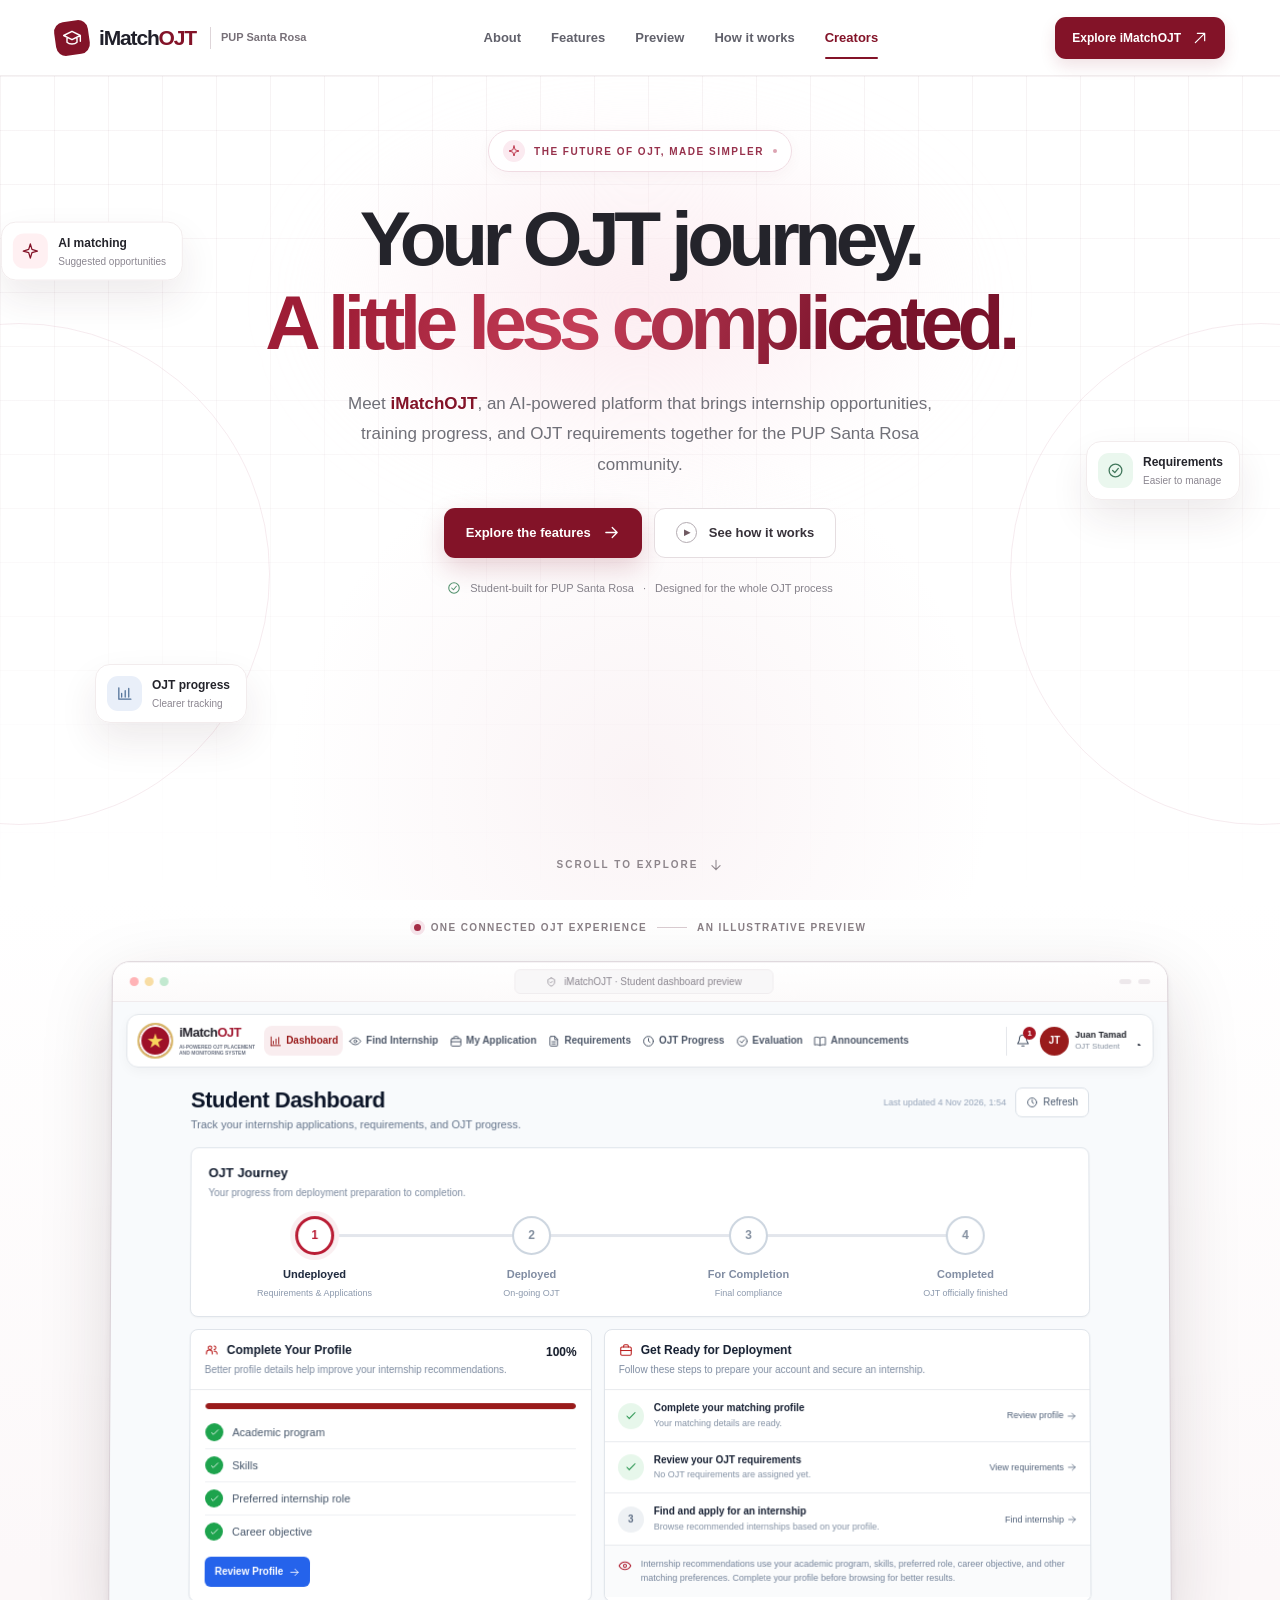
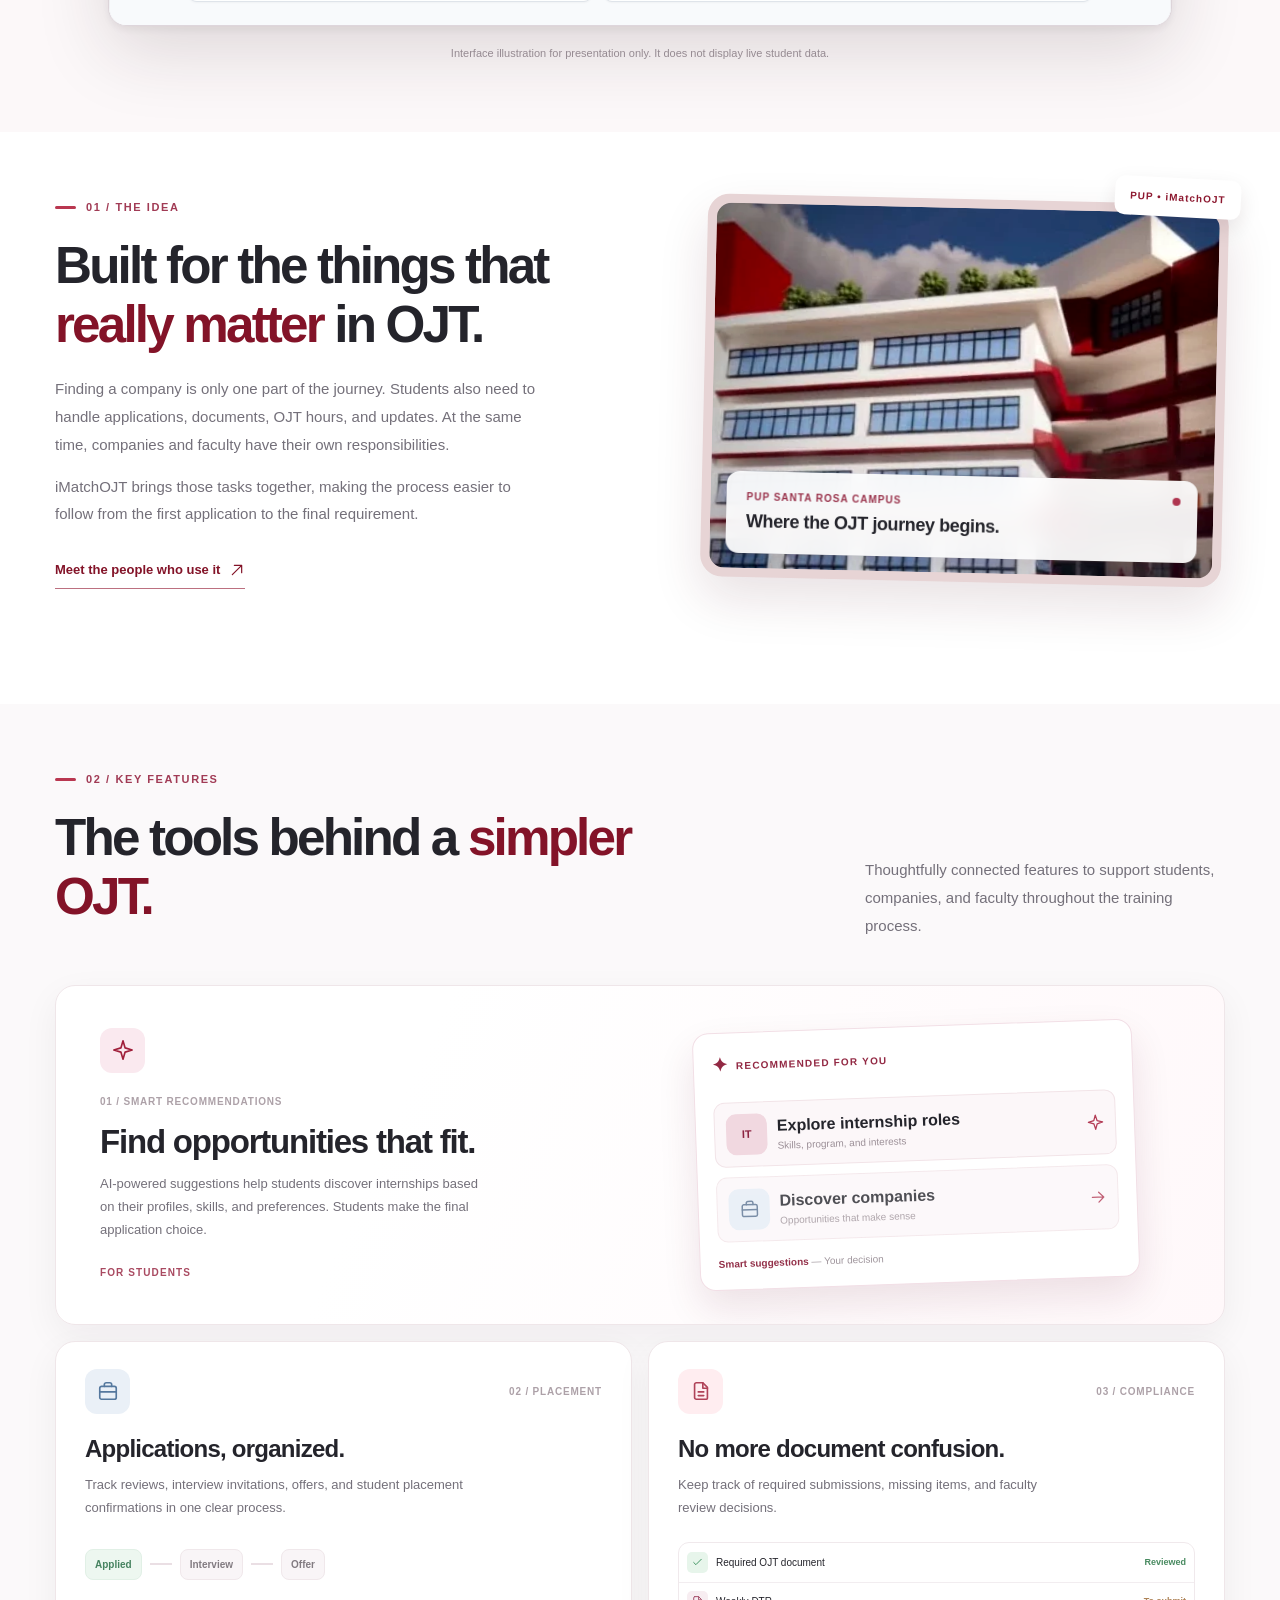
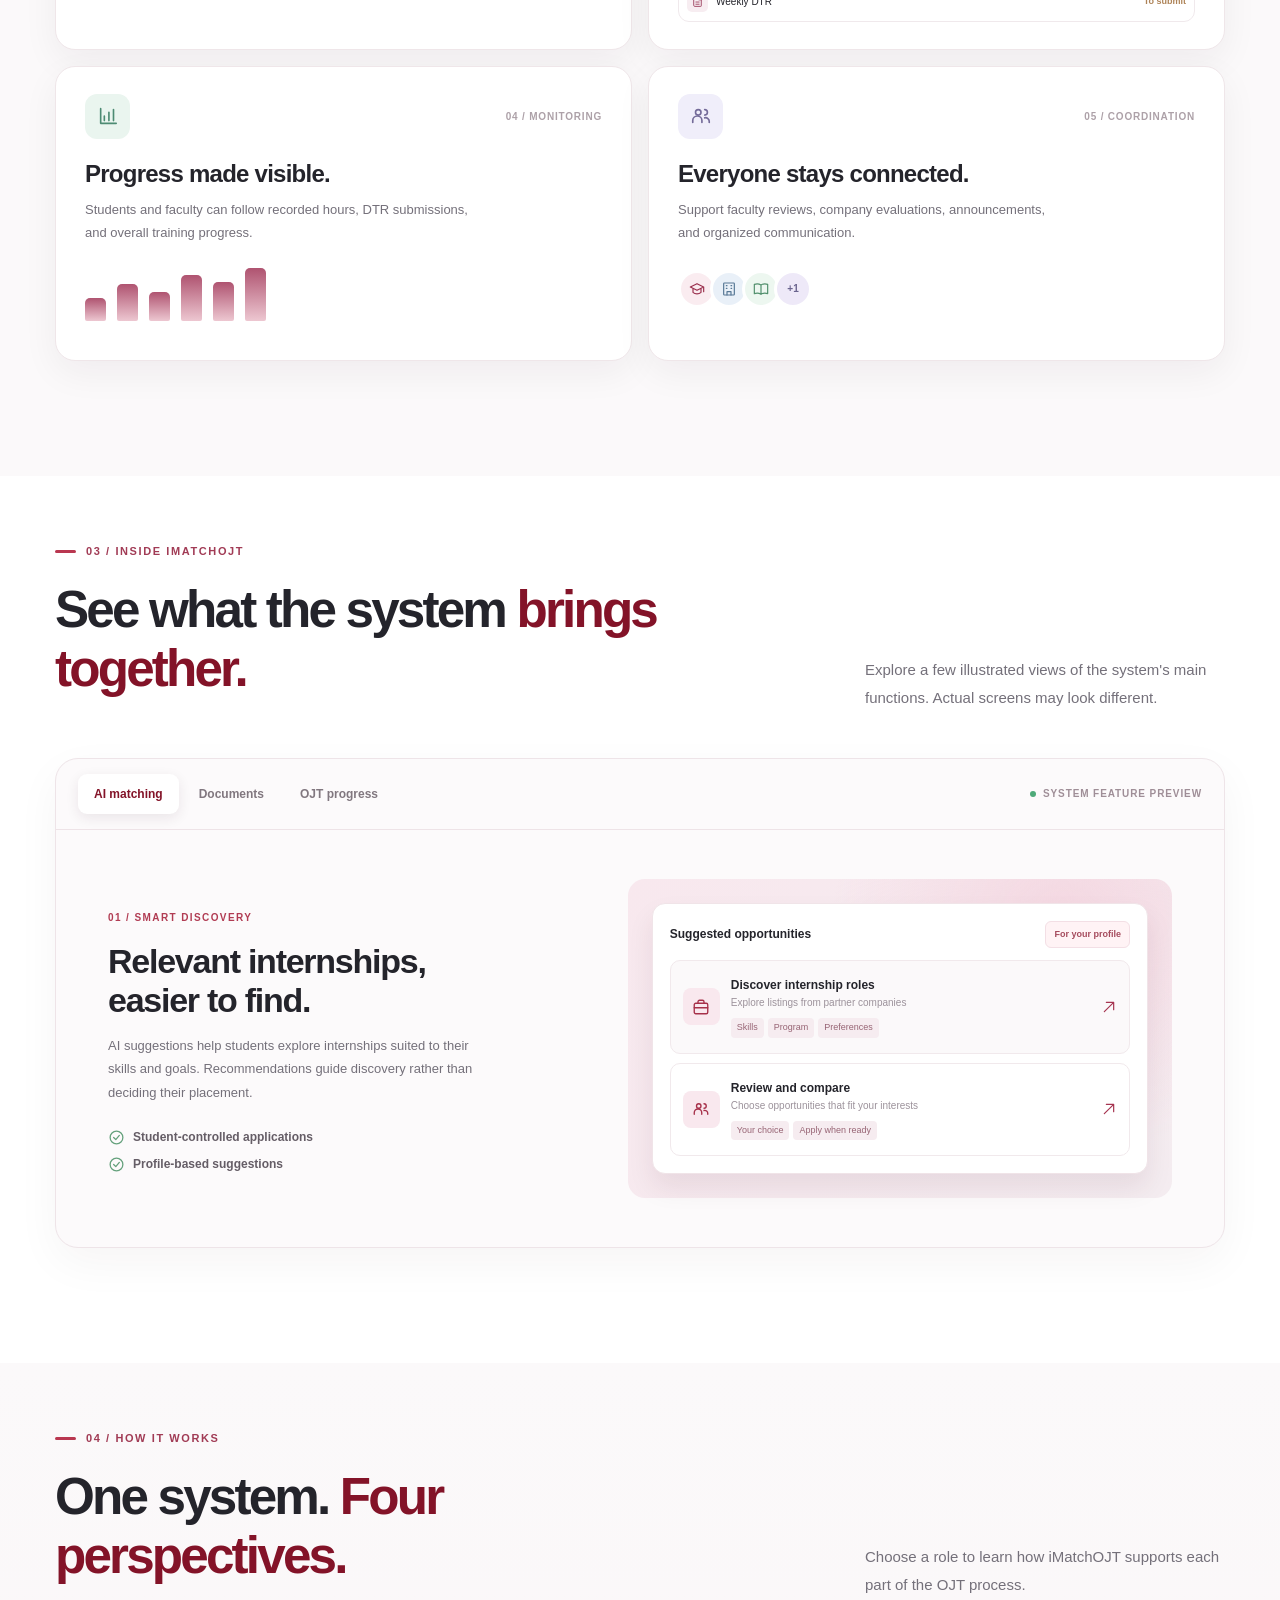
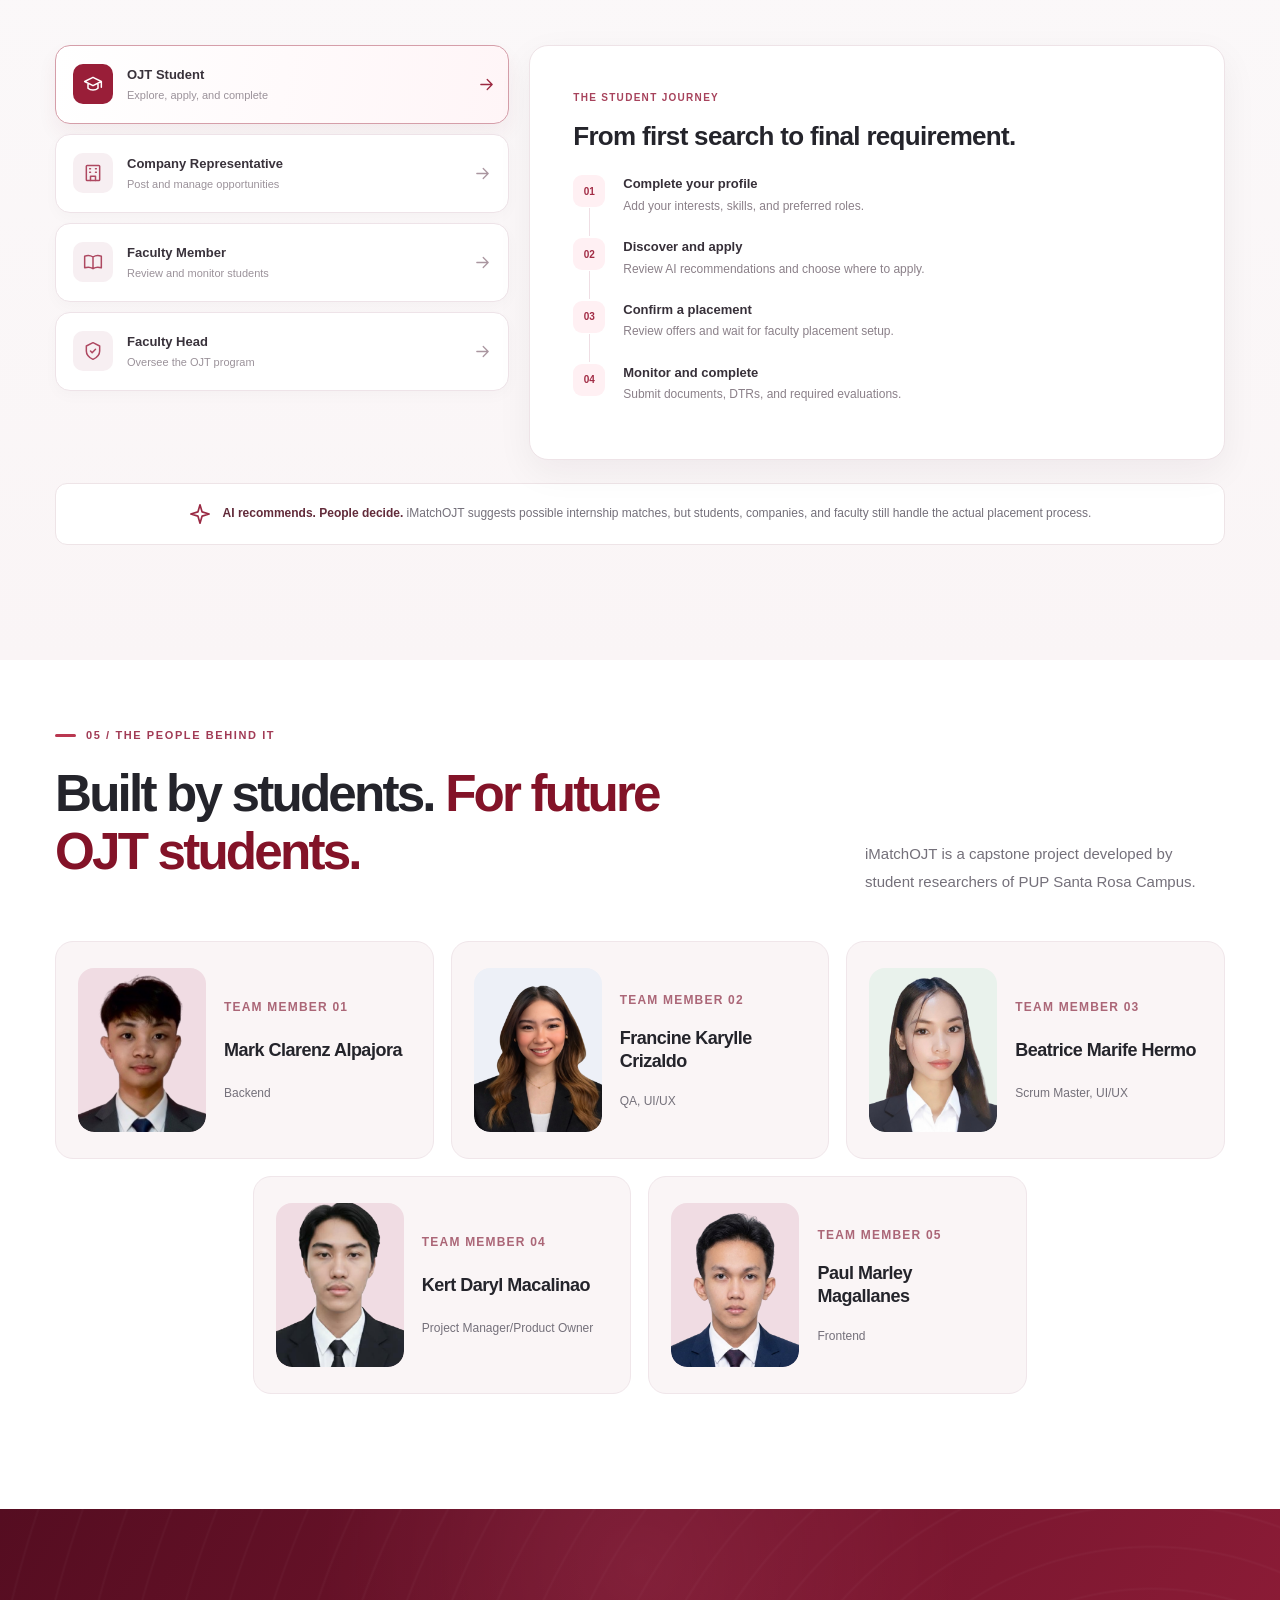
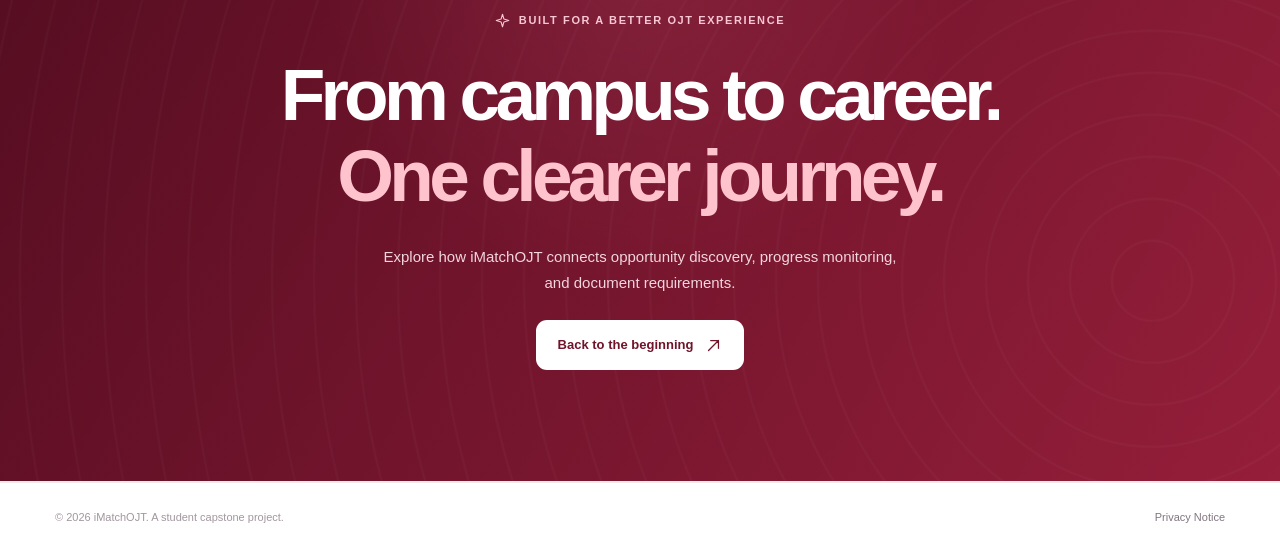
==== commit f1d57da0: "Update creator portraits Add five replacement portrait images and update the team cards to use them." ====
--- a/index.html
+++ b/index.html
@@ -277,7 +277,7 @@
       <!-- Team Member 01 -->
       <article class="creator-card reveal">
         <div class="creator-avatar">
-           <img src="assets/1.png"
+           <img src="assets/11.png"
        alt="Portrait of creator 01"
        loading="lazy">
         </div>
@@ -289,7 +289,7 @@
       <!-- Team Member 02 -->
       <article class="creator-card reveal">
         <div class="creator-avatar">
-           <img src="assets/2.png"
+           <img src="assets/22.png"
        alt="Portrait of creator 02"
        loading="lazy">
         </div>
@@ -301,7 +301,7 @@
       <!-- Team Member 03 -->
       <article class="creator-card reveal">
         <div class="creator-avatar">
-           <img src="assets/3.png"
+           <img src="assets/33.png"
        alt="Portrait of creator 03"
        loading="lazy">
         </div>
@@ -313,7 +313,7 @@
       <!-- Team Member 04 -->
       <article class="creator-card reveal">
         <div class="creator-avatar">
-           <img src="assets/4.png"
+           <img src="assets/44.png"
        alt="Portrait of creator 04"
        loading="lazy">
         </div>
@@ -325,7 +325,7 @@
       <!-- Team Member 05 -->
       <article class="creator-card reveal">
         <div class="creator-avatar">
-           <img src="assets/5.png"
+           <img src="assets/55.png"
        alt="Portrait of creator 05"
        loading="lazy">
         </div>
--- a/css/style.css
+++ b/css/style.css
@@ -17,7 +17,7 @@
 /* Role guide */
 .workflow-section{background:linear-gradient(180deg,#fbf9fa,#faf5f6)}.workflow-grid{display:grid;grid-template-columns:.79fr 1.21fr;gap:20px;align-items:stretch}.role-tabs{display:flex;flex-direction:column;gap:10px}.role-tab{display:flex;align-items:center;gap:14px;text-align:left;width:100%;border:1px solid #eee3e8;border-radius:15px;min-height:79px;padding:14px 17px;background:#fff;color:#39323b;cursor:pointer;box-shadow:0 5px 15px rgba(60,30,40,.024);transition:background .28s,border-color .28s,transform .3s var(--easing),box-shadow .3s}.role-tab:hover{border-color:#e9ccd5;transform:translateX(4px)}.role-tab.is-active{border-color:#d59ea9;background:linear-gradient(100deg,#fff,#fff5f7);box-shadow:0 10px 20px rgba(113,31,50,.06)}.role-icon{width:40px;height:40px;display:grid;place-items:center;background:#f7eff2;border-radius:10px;color:#ae4861}.role-icon .icon{width:20px;height:20px}.role-tab.is-active .role-icon{background:#991e38;color:#fff}.role-label{flex:1}.role-label b{display:block;font-size:13px}.role-label small{display:block;color:#9b929a;font-size:11px;margin-top:3px}.role-chevron{width:17px;height:17px;color:#aa96a0;transition:transform .3s}.role-tab.is-active .role-chevron{color:#9c2840;transform:translateX(4px)}.role-panel-wrap{min-height:355px}.role-panel{height:100%;padding:38px 43px;background:#fff;border:1px solid #eee3e7;border-radius:19px;box-shadow:var(--soft-shadow);animation:panelIn .45s var(--easing)}.role-panel[hidden]{display:none}.role-panel-tag{font-size:10px;color:#a7435c;letter-spacing:1.3px;font-weight:840}.role-panel h3{font-size:26px;letter-spacing:-.7px;line-height:1.25;margin:12px 0 22px;max-width:475px}.steps{list-style:none;counter-reset:step;margin:0;padding:0}.steps li{position:relative;counter-increment:step;padding:0 0 21px 50px;min-height:58px}.steps li:last-child{padding-bottom:0}.steps li:before{content:counter(step,decimal-leading-zero);position:absolute;left:0;top:1px;width:32px;height:32px;border-radius:9px;background:#fff0f3;color:#a22c45;display:grid;place-items:center;font-size:10px;font-weight:820}.steps li:not(:last-child):after{content:"";position:absolute;width:1px;top:34px;bottom:1px;left:16px;background:#efdee4}.steps b{display:block;font-size:13px;color:#373039}.steps span{display:block;margin-top:3px;color:#8b8089;font-size:12px;line-height:1.6}.workflow-note{display:flex;align-items:center;gap:12px;padding:19px 22px!important;margin:23px 0 0!important;font-size:12px!important;line-height:1.6!important;background:#fff;border:1px solid #eee4e7;border-radius:12px}.workflow-note>.icon{width:22px;height:22px;color:#9a2943}.workflow-note strong{color:#622b3a}
 /* Creators / ending */
-.creators-section{background:#fff}.creators-grid{display:grid;grid-template-columns:repeat(3,1fr);gap:17px;margin-top:20px}.creator-card{border:1px solid #f0e6ea;background:#fcfafb;border-radius:18px;padding:27px 26px;min-height:230px;transition:transform .3s var(--easing),box-shadow .3s}.creator-card:hover{transform:translateY(-5px);box-shadow:0 15px 30px rgba(60,25,38,.07)}.creator-avatar{width:61px;height:61px;border-radius:18px;background:#f0dce3;color:#9f4055;display:grid;place-items:center;margin-bottom:24px}.creator-avatar .icon{width:28px;height:28px}.creator-card:nth-child(2) .creator-avatar{background:#edf0f7;color:#647b9b}.creator-card:nth-child(3) .creator-avatar{background:#e9f2ec;color:#619377}.creator-card>span{display:block;font-size:10px;letter-spacing:1.2px;color:#ab6677;font-weight:820}.creator-card h3{font-size:20px;margin:6px 0;letter-spacing:-.5px}.creator-card p{margin:0;font-size:12px}.creators-placeholder{font-size:11px!important;margin-top:17px;color:#a39aa0!important}.closing{position:relative;overflow:hidden;isolation:isolate;background:linear-gradient(120deg,#550d21,#951e3a);color:#fff;text-align:center}.closing-pattern{position:absolute;z-index:-1;inset:0;opacity:.45;background:radial-gradient(circle at 50% 10%,rgba(244,111,149,.3),transparent 40%),repeating-radial-gradient(circle at 90% 65%,transparent 0,transparent 38px,rgba(255,255,255,.07) 40px,transparent 42px)}.closing-inner{padding:103px 0 111px;display:flex;flex-direction:column;align-items:center}.closing-label{display:flex;gap:9px;align-items:center;color:#f8c7d3;font-size:11px;font-weight:820;letter-spacing:1.6px}.closing-label .icon{width:15px;height:15px}.closing h2{font-size:clamp(42px,5.7vw,73px);letter-spacing:-.065em;line-height:1.12;margin:25px 0 12px}.closing h2 em{font-style:normal;color:#ffc3ce}.closing p{max-width:520px;color:#f3d5dd;font-size:15px;line-height:1.7;margin-bottom:25px}.button-white{color:#6f142a;background:#fff}.button-white:hover{background:#fff4f6;box-shadow:0 13px 27px rgba(34,4,12,.19)}.footer{background:#fff}.footer-top{padding:60px 0 48px;display:grid;grid-template-columns:1.6fr .8fr 1fr;gap:80px}.footer-top>div:first-child>p{font-size:12px;color:#878088;line-height:1.7;max-width:360px;margin-top:15px}.footer-nav{display:flex;flex-direction:column;gap:12px}.footer-nav>b{color:#aa5368;font-size:10px;letter-spacing:1.2px;margin-bottom:5px}.footer-nav a,.footer-nav span{font-size:12px;color:#7e777f}.footer-nav a:hover{color:#922641}.footer-bottom{display:flex;justify-content:space-between;align-items:center;border-top:1px solid #efe9ec;padding:20px 0;color:#a2979f;font-size:11px}.footer-bottom a:hover{color:#a22c48}
+.creators-section{background:#fff}.creators-grid{display:grid;grid-template-columns:repeat(3,1fr);gap:17px;margin-top:20px}.creator-card{border:1px solid #f0e6ea;background:#faf5f6;border-radius:18px;padding:27px 26px;min-height:230px;transition:transform .3s var(--easing),box-shadow .3s}.creator-card:hover{transform:translateY(-5px);box-shadow:0 15px 30px rgba(60,25,38,.07)}.creator-avatar{width:61px;height:61px;border-radius:18px;background:#f0dce3;color:#9f4055;display:grid;place-items:center;margin-bottom:24px}.creator-avatar .icon{width:28px;height:28px}.creator-card:nth-child(2) .creator-avatar{background:#edf0f7;color:#647b9b}.creator-card:nth-child(3) .creator-avatar{background:#e9f2ec;color:#619377}.creator-card>span{display:block;font-size:12px;letter-spacing:1.2px;color:#ab6677;font-weight:820}.creator-card h3{font-size:20px;margin:6px 0;letter-spacing:-.5px}.creator-card p{margin:0;font-size:12px}.creators-placeholder{font-size:11px!important;margin-top:17px;color:#a39aa0!important}.closing{position:relative;overflow:hidden;isolation:isolate;background:linear-gradient(120deg,#550d21,#951e3a);color:#fff;text-align:center}.closing-pattern{position:absolute;z-index:-1;inset:0;opacity:.45;background:radial-gradient(circle at 50% 10%,rgba(244,111,149,.3),transparent 40%),repeating-radial-gradient(circle at 90% 65%,transparent 0,transparent 38px,rgba(255,255,255,.07) 40px,transparent 42px)}.closing-inner{padding:103px 0 111px;display:flex;flex-direction:column;align-items:center}.closing-label{display:flex;gap:9px;align-items:center;color:#f8c7d3;font-size:11px;font-weight:820;letter-spacing:1.6px}.closing-label .icon{width:15px;height:15px}.closing h2{font-size:clamp(42px,5.7vw,73px);letter-spacing:-.065em;line-height:1.12;margin:25px 0 12px}.closing h2 em{font-style:normal;color:#ffc3ce}.closing p{max-width:520px;color:#f3d5dd;font-size:15px;line-height:1.7;margin-bottom:25px}.button-white{color:#6f142a;background:#fff}.button-white:hover{background:#fff4f6;box-shadow:0 13px 27px rgba(34,4,12,.19)}.footer{background:#fff}.footer-top{padding:60px 0 48px;display:grid;grid-template-columns:1.6fr .8fr 1fr;gap:80px}.footer-top>div:first-child>p{font-size:12px;color:#878088;line-height:1.7;max-width:360px;margin-top:15px}.footer-nav{display:flex;flex-direction:column;gap:12px}.footer-nav>b{color:#aa5368;font-size:10px;letter-spacing:1.2px;margin-bottom:5px}.footer-nav a,.footer-nav span{font-size:12px;color:#7e777f}.footer-nav a:hover{color:#922641}.footer-bottom{display:flex;justify-content:space-between;align-items:center;border-top:1px solid #efe9ec;padding:20px 0;color:#a2979f;font-size:11px}.footer-bottom a:hover{color:#a22c48}
 /* Motion: progressive enhancement, all content visible when JS is unavailable */
 .js .reveal{opacity:0;transform:translate3d(0,27px,0);transition:opacity .75s var(--easing),transform .75s var(--easing)}.js .reveal.is-visible{opacity:1;transform:none}.js .feature-bento>.reveal:nth-child(2){transition-delay:.06s}.js .feature-bento>.reveal:nth-child(3){transition-delay:.12s}.js .feature-bento>.reveal:nth-child(4){transition-delay:.05s}.js .feature-bento>.reveal:nth-child(5){transition-delay:.11s}.js .creators-grid>.reveal:nth-child(2){transition-delay:.09s}.js .creators-grid>.reveal:nth-child(3){transition-delay:.18s}.anim-rise{animation:riseIntro .75s var(--easing) both}.hero-title>.anim-rise:nth-child(1){animation-delay:.08s}.hero-title>.anim-rise:nth-child(2){animation-delay:.21s}.hero-lead.anim-rise{animation-delay:.37s}.hero-actions.anim-rise{animation-delay:.49s}.hero-proof.anim-rise{animation-delay:.6s}.hero-scroll-cue.anim-rise{animation-delay:.8s}@keyframes riseIntro{from{opacity:0;transform:translateY(25px)}to{opacity:1;transform:none}}
 /* Tablet */
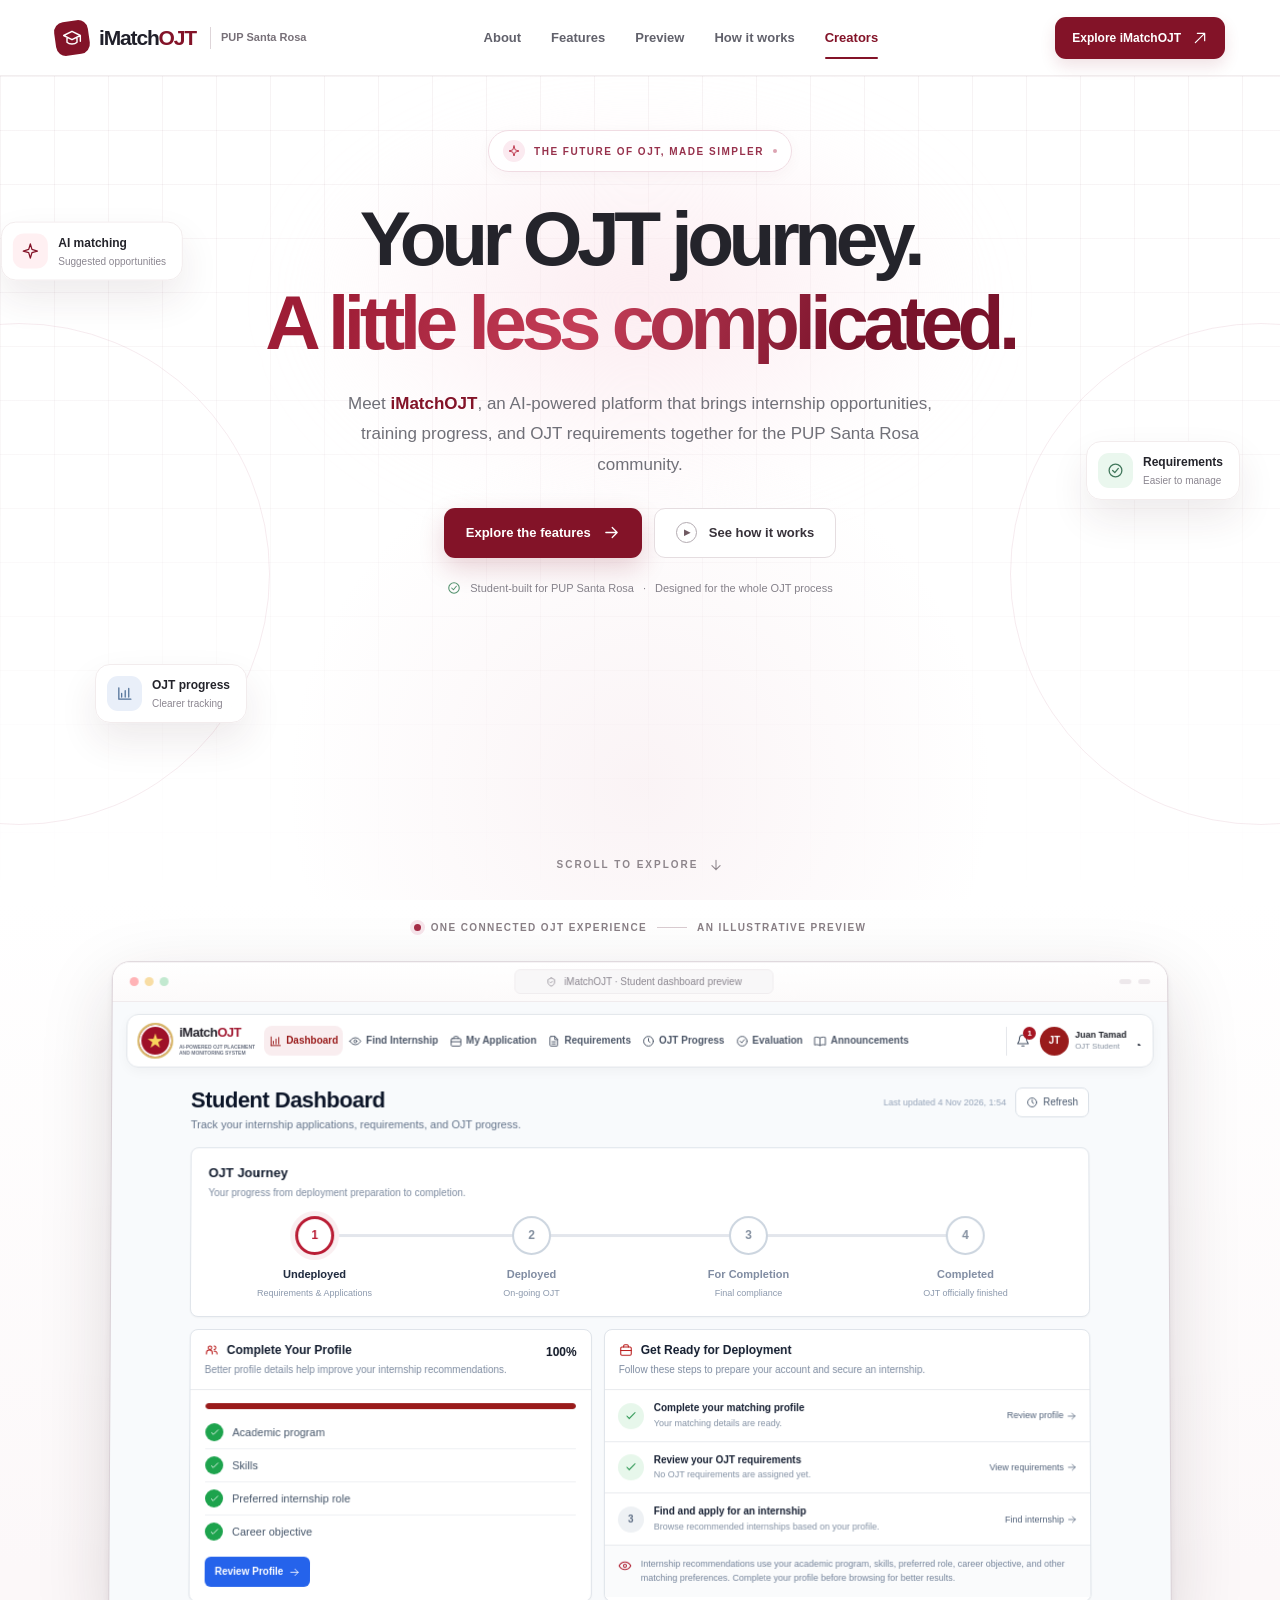
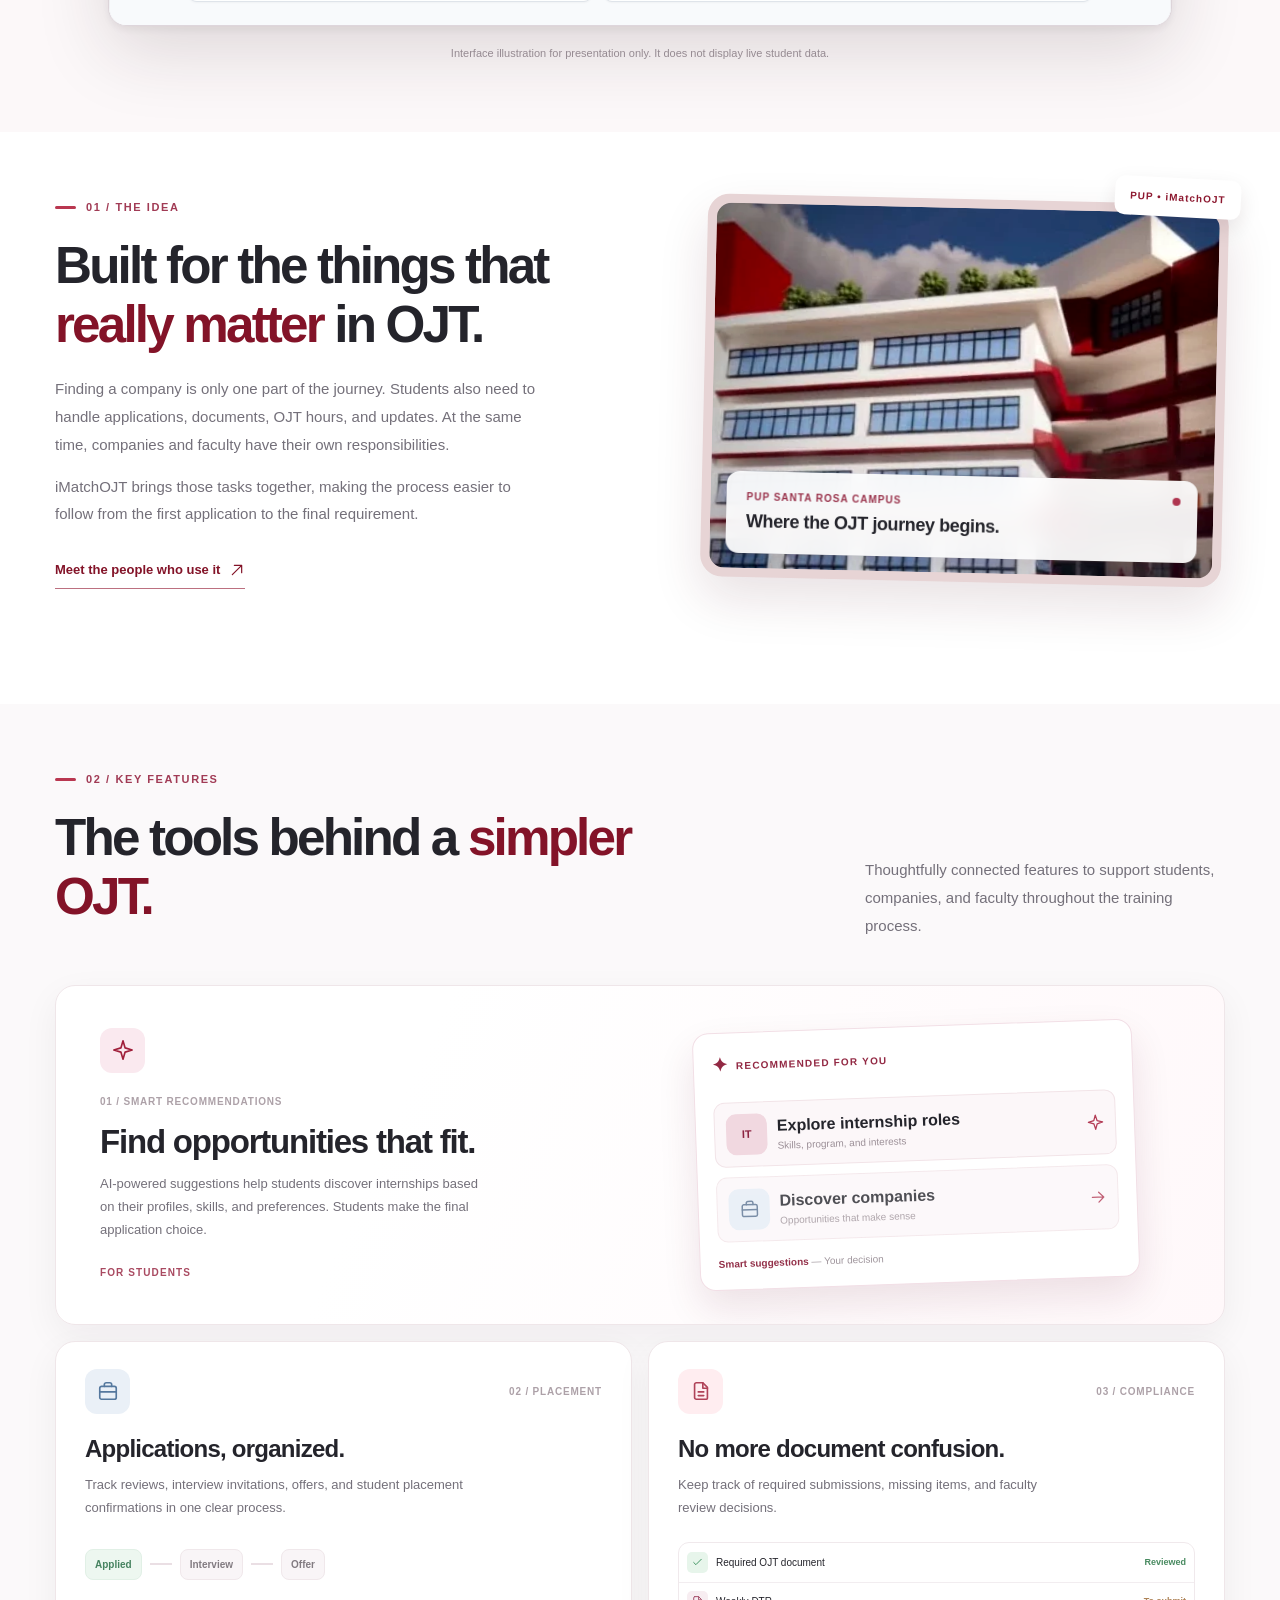
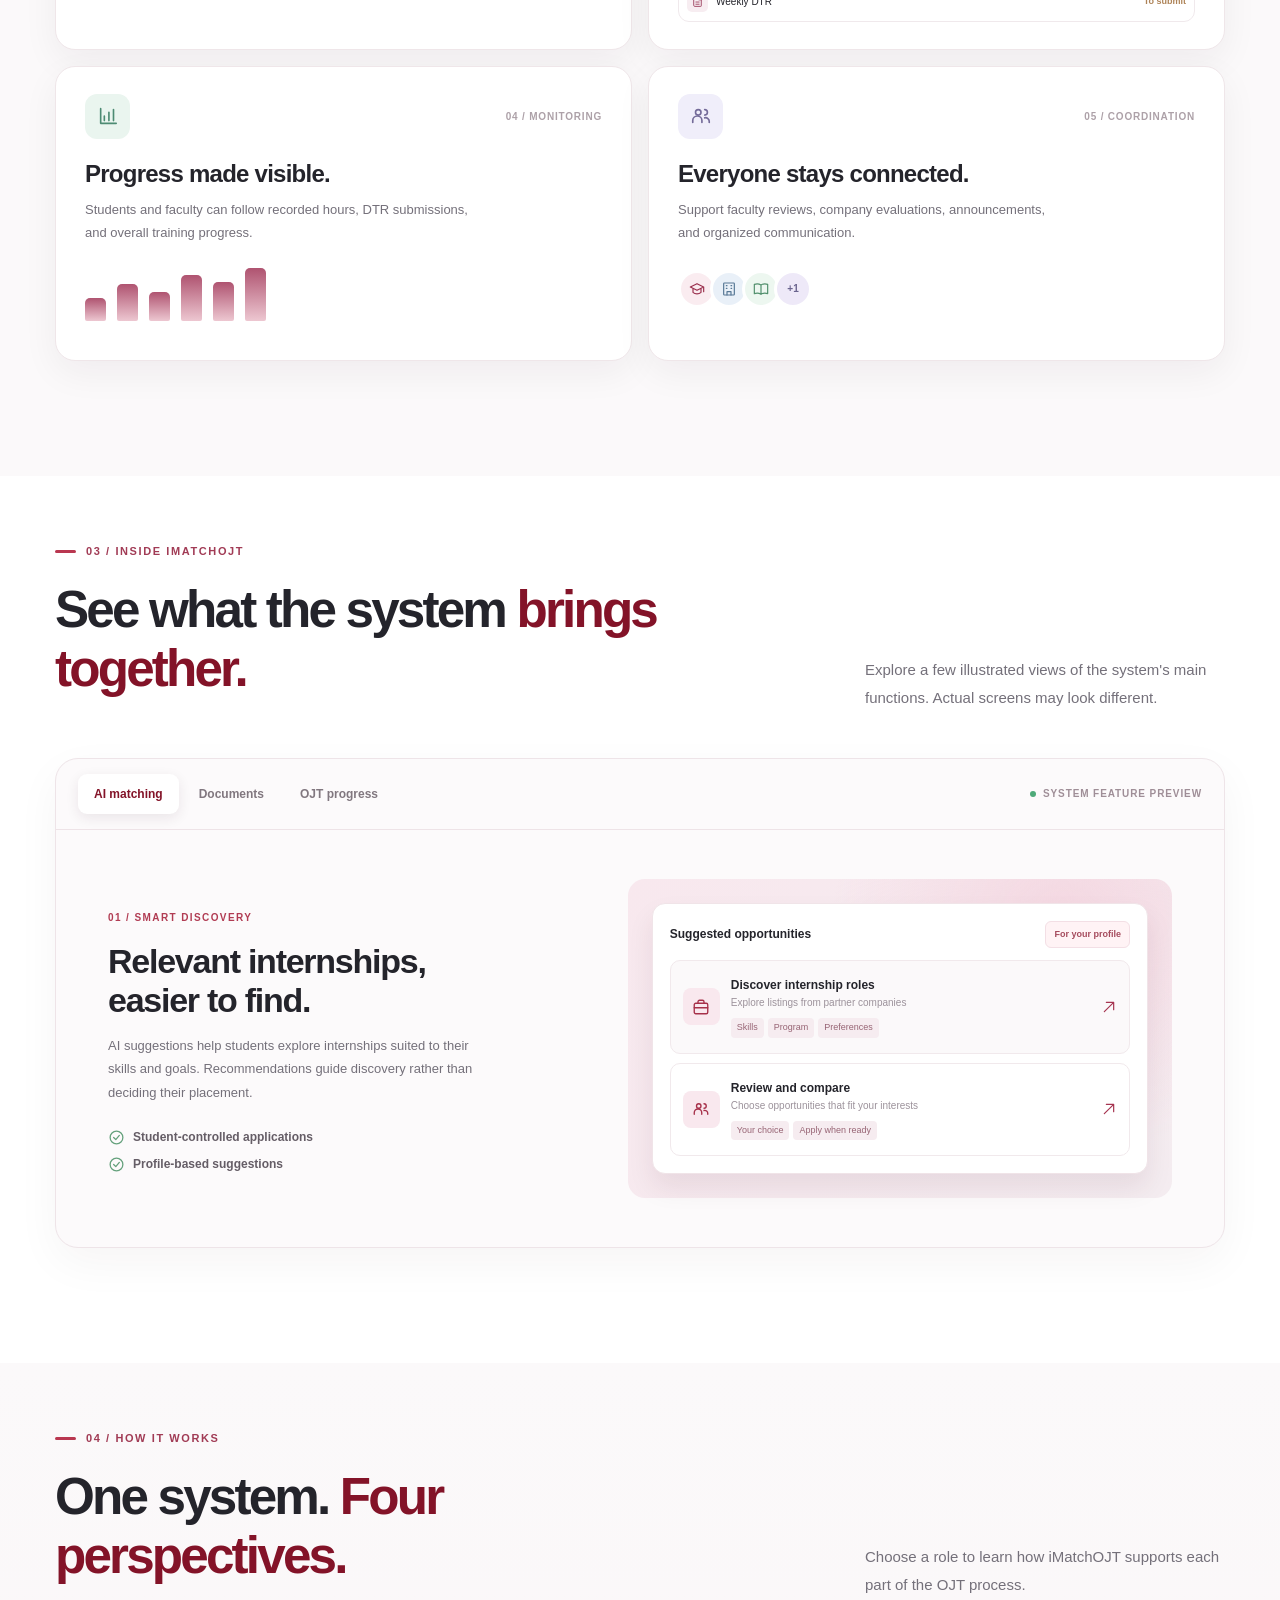
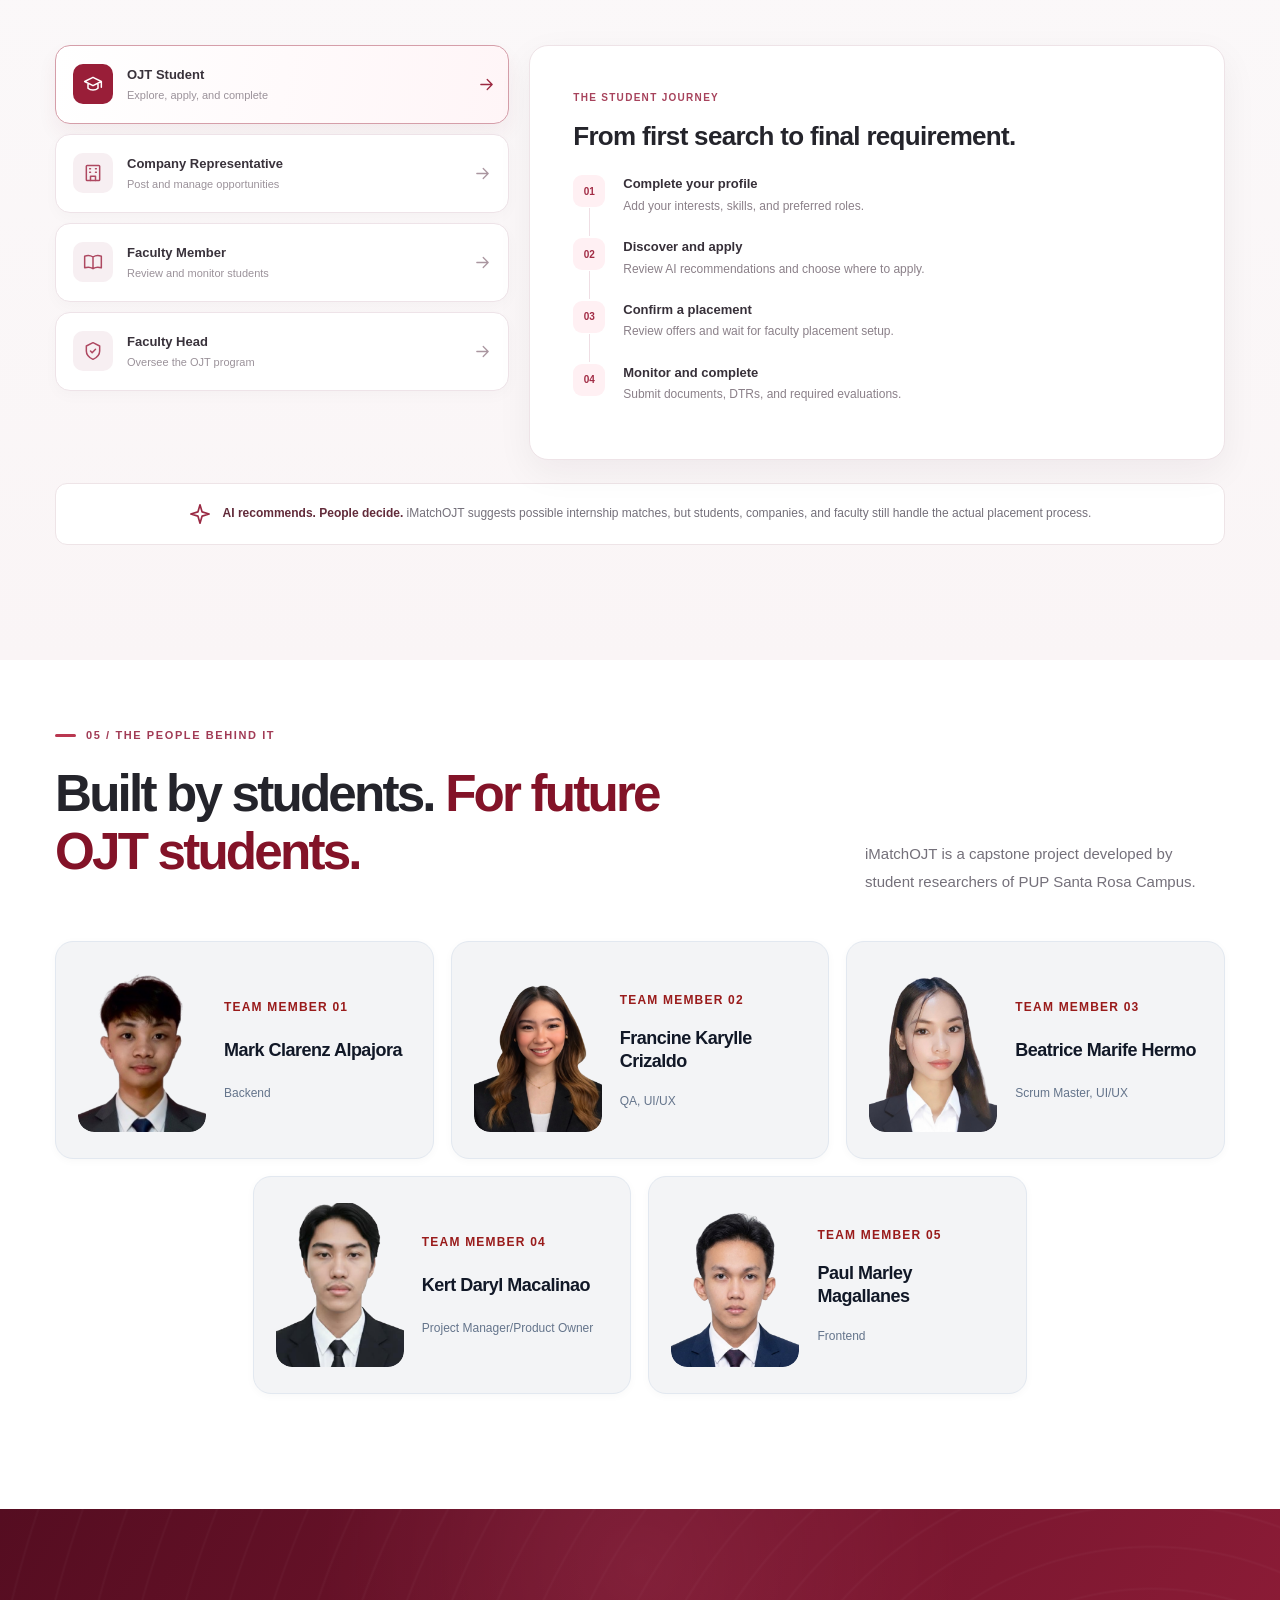
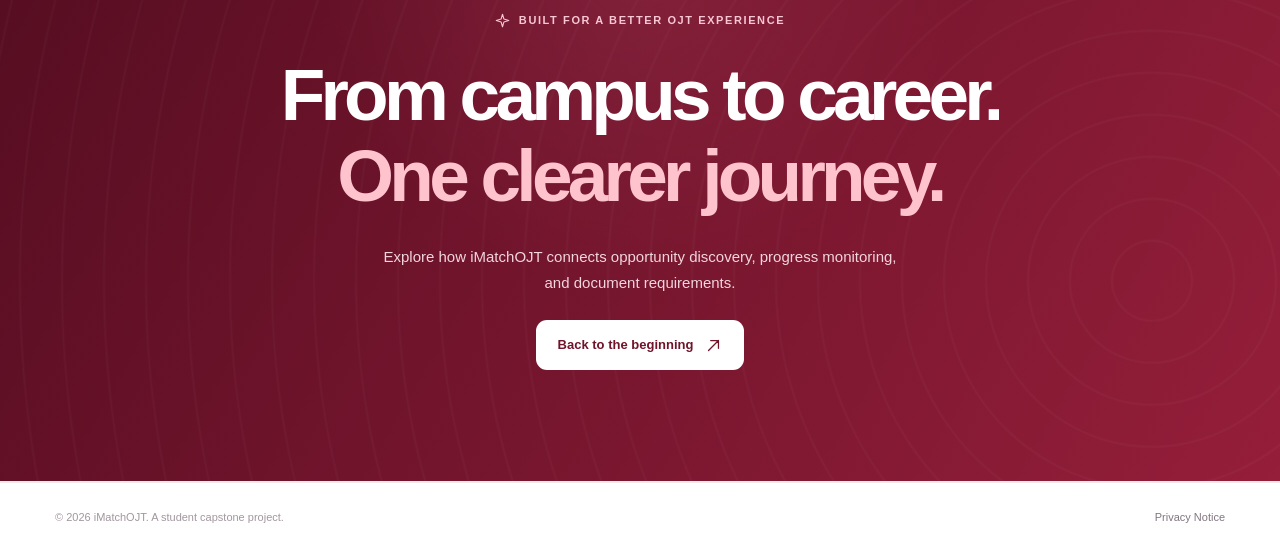
==== commit 6e4e5af5: "Add iMatchOJT application entry dialog Change the Explore iMatchOJT button to open a confirmation di" ====
--- a/index.html
+++ b/index.html
@@ -98,7 +98,18 @@
         <a class="nav-link" href="#how-it-works">How it works</a>
         <a class="nav-link" href="#creators">Creators</a>
       </nav>
-      <a class="nav-cta" href="#features">Explore iMatchOJT <svg class="icon"><use href="#i-arrow-up"/></svg></a>
+      
+<button
+  class="nav-cta"
+  id="open-app-dialog"
+  type="button"
+>
+  Explore iMatchOJT
+  <svg class="icon">
+    <use href="#i-arrow-up"/>
+  </svg>
+</button>
+
       <button class="menu-toggle" type="button" aria-controls="mobile-nav" aria-expanded="false" aria-label="Open navigation"><svg class="icon menu-lines"><use href="#i-menu"/></svg><svg class="icon menu-cross"><use href="#i-close"/></svg></button>
     </div>
     <nav class="mobile-nav" id="mobile-nav" aria-label="Mobile navigation" hidden><a href="#about">About</a><a href="#features">Features</a><a href="#showcase">System preview</a><a href="#how-it-works">How it works</a><a href="#creators">Creators</a></nav>
@@ -366,6 +377,48 @@
 
 
   </footer>
+  
+<dialog
+  id="app-entry-dialog"
+  class="app-entry-dialog"
+  aria-labelledby="app-entry-title"
+  aria-describedby="app-entry-description"
+>
+  <div class="app-entry-icon">
+    <svg class="icon">
+      <use href="#i-cap"/>
+    </svg>
+  </div>
+
+  <h2 id="app-entry-title">
+    Are you an OJT student?
+  </h2>
+
+  <p id="app-entry-description">
+    Log in to iMatchOJT to manage your internship
+    applications, requirements, and OJT progress.
+    Faculty and company users can also access the app.
+  </p>
+
+  <div class="app-entry-actions">
+    <form method="dialog">
+      <button type="submit" class="app-entry-cancel">
+        Stay here
+      </button>
+    </form>
+
+    <a
+      href="https://imatchojt.vercel.app"
+      class="app-entry-continue"
+    >
+      Continue
+      <svg class="icon">
+        <use href="#i-arrow"/>
+      </svg>
+    </a>
+  </div>
+</dialog>
+
 </body>
   
 </html>
--- a/css/style.css
+++ b/css/style.css
@@ -1,39 +1,3134 @@
-/* iMatchOJT informational homepage - an original, accessible product-site design
-   Inspired by general clean SaaS design patterns, not a copy of reference code. */
-:root{--ink:#24242b;--muted:#696971;--maroon:#831328;--wine:#681024;--red:#b92b41;--rose:#eab2bc;--paper:#fbfafb;--surface:#fff;--tint:#f9f4f5;--line:#eee8eb;--soft-shadow:0 12px 36px rgba(42,25,35,.055);--easing:cubic-bezier(.22,1,.36,1);--container:1170px;--header-h:76px}
-*{box-sizing:border-box}html{scroll-behavior:smooth;scroll-padding-top:var(--header-h)}body{margin:0;background:var(--paper);color:var(--ink);font-family:Inter,"Segoe UI",Arial,sans-serif;line-height:1.5;-webkit-font-smoothing:antialiased;overflow-x:hidden}button,a{-webkit-tap-highlight-color:transparent}button{font:inherit}a{color:inherit;text-decoration:none}button:focus-visible,a:focus-visible,[tabindex]:focus-visible{outline:3px solid #c95669;outline-offset:4px}img{display:block;max-width:100%}svg{display:block}.icon{width:20px;height:20px;fill:none;stroke:currentColor;stroke-width:1.8;stroke-linecap:round;stroke-linejoin:round;flex-shrink:0}.icon-sprite{position:absolute;overflow:hidden;width:0;height:0}.container{width:min(var(--container),calc(100% - 64px));margin-inline:auto}.skip-link{position:fixed;z-index:200;top:-90px;left:20px;padding:12px 16px;background:#fff;border:2px solid var(--maroon);border-radius:10px}.skip-link:focus{top:14px}#scroll-indicator{position:fixed;top:0;left:0;z-index:110;background:linear-gradient(90deg,#ad2840,#731029);height:3px;width:0;pointer-events:none}
+:root {
+  --ink: #24242b;
+  --muted: #696971;
+  --maroon: #831328;
+  --wine: #681024;
+  --red: #b92b41;
+  --rose: #eab2bc;
+  --paper: #fbfafb;
+  --surface: #fff;
+  --tint: #f9f4f5;
+  --line: #eee8eb;
+  --soft-shadow: 0 12px 36px rgba(42,25,35,.055);
+  --easing: cubic-bezier(.22,1,.36,1);
+  --container: 1170px;
+  --header-h: 76px;
+}
+
+* {
+  box-sizing: border-box;
+}
+
+html {
+  scroll-behavior: smooth;
+  scroll-padding-top: var(--header-h);
+}
+
+body {
+  margin: 0;
+  background: var(--paper);
+  color: var(--ink);
+  font-family: Inter,"Segoe UI",Arial,sans-serif;
+  line-height: 1.5;
+  -webkit-font-smoothing: antialiased;
+  overflow-x: hidden;
+}
+
+button,a {
+  -webkit-tap-highlight-color: transparent;
+}
+
+button {
+  font: inherit;
+}
+
+a {
+  color: inherit;
+  text-decoration: none;
+}
+
+button:focus-visible,a:focus-visible,[tabindex]:focus-visible {
+  outline: 3px solid #c95669;
+  outline-offset: 4px;
+}
+
+img {
+  display: block;
+  max-width: 100%;
+}
+
+svg {
+  display: block;
+}
+
+.icon {
+  width: 20px;
+  height: 20px;
+  fill: none;
+  stroke: currentColor;
+  stroke-width: 1.8;
+  stroke-linecap: round;
+  stroke-linejoin: round;
+  flex-shrink: 0;
+}
+
+.icon-sprite {
+  position: absolute;
+  overflow: hidden;
+  width: 0;
+  height: 0;
+}
+
+.container {
+  width: min(var(--container),calc(100% - 64px));
+  margin-inline: auto;
+}
+
+.skip-link {
+  position: fixed;
+  z-index: 200;
+  top: -90px;
+  left: 20px;
+  padding: 12px 16px;
+  background: #fff;
+  border: 2px solid var(--maroon);
+  border-radius: 10px;
+}
+
+.skip-link:focus {
+  top: 14px;
+}
+
+#scroll-indicator {
+  position: fixed;
+  top: 0;
+  left: 0;
+  z-index: 110;
+  background: linear-gradient(90deg,#ad2840,#731029);
+  height: 3px;
+  width: 0;
+  pointer-events: none;
+}
+
 /* Header */
-.site-header{height:var(--header-h);position:sticky;top:0;z-index:100;border-bottom:1px solid rgba(107,70,78,.09);background:rgba(255,255,255,.87);backdrop-filter:blur(18px);-webkit-backdrop-filter:blur(18px);transition:box-shadow .35s,background .35s}.site-header.is-scrolled{box-shadow:0 8px 28px rgba(50,25,36,.055);background:rgba(255,255,255,.96)}.nav-wrap{height:100%;display:flex;align-items:center;gap:34px}.brand{display:inline-flex;align-items:center;gap:10px;white-space:nowrap}.brand-icon{display:grid;place-items:center;width:34px;height:34px;background:var(--maroon);border-radius:10px;color:#fff;transform:rotate(-8deg)}.brand-icon .icon{width:20px;height:20px;transform:rotate(8deg);stroke-width:1.7}.brand-name{font-size:21px;letter-spacing:-1.15px;font-weight:850;color:#20202a}.brand-name span{color:var(--maroon)}.brand-divider{height:22px;width:1px;background:#ded5d9;margin-left:4px}.brand-campus{color:#777078;font-size:11px;font-weight:650}.desktop-nav{display:flex;justify-content:center;align-items:center;gap:30px;margin:auto}.nav-link{font-size:13px;font-weight:650;color:#61616b;position:relative;white-space:nowrap;transition:color .2s}.nav-link:after{content:"";position:absolute;left:0;right:100%;bottom:-12px;height:2px;border-radius:3px;background:var(--maroon);transition:right .35s var(--easing)}.nav-link:hover,.nav-link.is-active{color:var(--maroon)}.nav-link:hover:after,.nav-link.is-active:after{right:0}.nav-cta{display:flex;align-items:center;justify-content:center;gap:11px;padding:12px 17px;background:var(--maroon);border-radius:11px;color:white;white-space:nowrap;font-size:12px;font-weight:730;box-shadow:0 7px 16px rgba(131,19,40,.12);transition:transform .3s var(--easing),box-shadow .3s,background .3s}.nav-cta .icon{width:16px;height:16px}.nav-cta:hover{transform:translateY(-2px);background:#a01e38;box-shadow:0 12px 22px rgba(131,19,40,.23)}.menu-toggle{display:none;background:#fff;border:1px solid #eadfe4;width:43px;height:43px;border-radius:11px;align-items:center;justify-content:center;cursor:pointer}.menu-cross{display:none}.mobile-nav{display:none}
+
+.site-header {
+  height: var(--header-h);
+  position: sticky;
+  top: 0;
+  z-index: 100;
+  border-bottom: 1px solid rgba(107,70,78,.09);
+  background: rgba(255,255,255,.87);
+  backdrop-filter: blur(18px);
+  -webkit-backdrop-filter: blur(18px);
+  transition: box-shadow .35s,background .35s;
+}
+
+.site-header.is-scrolled {
+  box-shadow: 0 8px 28px rgba(50,25,36,.055);
+  background: rgba(255,255,255,.96);
+}
+
+.nav-wrap {
+  height: 100%;
+  display: flex;
+  align-items: center;
+  gap: 34px;
+}
+
+.brand {
+  display: inline-flex;
+  align-items: center;
+  gap: 10px;
+  white-space: nowrap;
+}
+
+.brand-icon {
+  display: grid;
+  place-items: center;
+  width: 34px;
+  height: 34px;
+  background: var(--maroon);
+  border-radius: 10px;
+  color: #fff;
+  transform: rotate(-8deg);
+}
+
+.brand-icon .icon {
+  width: 20px;
+  height: 20px;
+  transform: rotate(8deg);
+  stroke-width: 1.7;
+}
+
+.brand-name {
+  font-size: 21px;
+  letter-spacing: -1.15px;
+  font-weight: 850;
+  color: #20202a;
+}
+
+.brand-name span {
+  color: var(--maroon);
+}
+
+.brand-divider {
+  height: 22px;
+  width: 1px;
+  background: #ded5d9;
+  margin-left: 4px;
+}
+
+.brand-campus {
+  color: #777078;
+  font-size: 11px;
+  font-weight: 650;
+}
+
+.desktop-nav {
+  display: flex;
+  justify-content: center;
+  align-items: center;
+  gap: 30px;
+  margin: auto;
+}
+
+.nav-link {
+  font-size: 13px;
+  font-weight: 650;
+  color: #61616b;
+  position: relative;
+  white-space: nowrap;
+  transition: color .2s;
+}
+
+.nav-link:after {
+  content: "";
+  position: absolute;
+  left: 0;
+  right: 100%;
+  bottom: -12px;
+  height: 2px;
+  border-radius: 3px;
+  background: var(--maroon);
+  transition: right .35s var(--easing);
+}
+
+.nav-link:hover,.nav-link.is-active {
+  color: var(--maroon);
+}
+
+.nav-link:hover:after,.nav-link.is-active:after {
+  right: 0;
+}
+
+.nav-cta {
+  display: flex;
+  align-items: center;
+  justify-content: center;
+  gap: 11px;
+  padding: 12px 17px;
+  background: var(--maroon);
+  border-radius: 11px;
+  color: white;
+  white-space: nowrap;
+  font-size: 12px;
+  font-weight: 730;
+  box-shadow: 0 7px 16px rgba(131,19,40,.12);
+  transition: transform .3s var(--easing),box-shadow .3s,background .3s;
+}
+
+.nav-cta .icon {
+  width: 16px;
+  height: 16px;
+}
+
+.nav-cta:hover {
+  transform: translateY(-2px);
+  background: #a01e38;
+  box-shadow: 0 12px 22px rgba(131,19,40,.23);
+}
+
+.menu-toggle {
+  display: none;
+  background: #fff;
+  border: 1px solid #eadfe4;
+  width: 43px;
+  height: 43px;
+  border-radius: 11px;
+  align-items: center;
+  justify-content: center;
+  cursor: pointer;
+}
+
+.menu-cross {
+  display: none;
+}
+
+.mobile-nav {
+  display: none;
+}
+
 /* Hero */
-.hero{background:radial-gradient(circle at 50% 86%,rgba(222,173,187,.14),transparent 37%),#fff;min-height:630px;position:relative;isolation:isolate;overflow:hidden}.hero-grid-lines{position:absolute;inset:0;z-index:-2;background-image:linear-gradient(to right,rgba(128,77,95,.065) 1px,transparent 1px),linear-gradient(to bottom,rgba(128,77,95,.065) 1px,transparent 1px);background-size:54px 54px;mask-image:linear-gradient(to bottom,#000,rgba(0,0,0,.6),transparent);-webkit-mask-image:linear-gradient(to bottom,#000,rgba(0,0,0,.6),transparent)}.hero-glow{position:absolute;z-index:-1;top:3%;left:50%;width:690px;height:400px;transform:translateX(-50%);border-radius:50%;background:radial-gradient(ellipse,rgba(251,229,235,.75),transparent 70%);filter:blur(37px);pointer-events:none}.hero:before,.hero:after{content:"";position:absolute;z-index:-1;border:1px solid rgba(188,103,130,.13);width:500px;height:500px;border-radius:50%;top:30%;pointer-events:none}.hero:before{right:calc(50% + 370px)}.hero:after{left:calc(50% + 370px)}.hero-inner{position:relative;text-align:center;min-height:630px;display:flex;flex-direction:column;align-items:center;padding:98px 0 48px}.hero-pill{border:1px solid #f0dce3;background:rgba(255,255,255,.8);border-radius:100px;padding:9px 14px;display:flex;align-items:center;gap:9px;box-shadow:0 4px 15px rgba(109,32,49,.035);font-size:10px;letter-spacing:1.5px;font-weight:800;color:#97314c}.pill-spark{display:grid;place-items:center;width:22px;height:22px;border-radius:50%;background:#fbeaf0;color:var(--red)}.pill-spark .icon{width:12px;height:12px}.pill-mini-dot{width:4px;height:4px;border-radius:50%;background:#dca3b2}.hero-title{margin:24px 0 0;font-size:clamp(46px,6vw,85px);font-weight:840;letter-spacing:-.072em;line-height:1.095;max-width:1120px}.title-line{display:block}.title-gradient{background:linear-gradient(110deg,#9e1d36 10%,#c43e58 43%,#79132b 78%);-webkit-background-clip:text;background-clip:text;color:transparent}.hero-lead{max-width:624px;margin:25px auto 0;color:#707078;font-size:17px;line-height:1.78}.hero-lead strong{color:var(--maroon)}.hero-actions{display:flex;gap:12px;justify-content:center;align-items:center;margin-top:28px}.button{display:inline-flex;gap:12px;align-items:center;justify-content:center;min-height:50px;border:1px solid transparent;border-radius:11px;padding:0 21px;font-size:13px;font-weight:760;transition:transform .28s var(--easing),box-shadow .28s,background-color .2s,color .2s;white-space:nowrap}.button .icon{width:17px;height:17px;transition:transform .3s var(--easing)}.button:hover{transform:translateY(-3px)}.button:hover .icon{transform:translateX(4px)}.button-primary{background:#20222c;color:#fff;box-shadow:0 10px 26px rgba(32,34,44,.12)}.button-primary:hover{background:#383641;box-shadow:0 15px 30px rgba(32,34,44,.19)}.button-ghost{border-color:#e5dde0;background:#fff;color:#38323a}.button-ghost:hover{box-shadow:0 10px 28px rgba(43,37,42,.07)}.button-play{display:grid;place-items:center;width:21px;height:21px;border:1px solid #b3abb1;border-radius:50%;font-size:8px;padding-left:1px;color:#6f5961}.hero-proof{display:flex;justify-content:center;align-items:center;gap:9px;margin:22px 0 0;font-size:11px;color:#85818a}.hero-proof .icon{width:14px;height:14px;color:#52916d}.float-chip{position:absolute;display:flex;align-items:center;text-align:left;gap:10px;background:rgba(255,255,255,.97);border:1px solid #f2eced;padding:11px 16px 11px 11px;border-radius:15px;box-shadow:0 18px 38px rgba(68,29,47,.09);animation:float 5.5s ease-in-out infinite}.float-chip b{display:block;font-size:12px;font-weight:780}.float-chip small{display:block;color:#8b8690;font-size:10px;margin-top:2px}.chip-icon{display:grid;place-items:center;width:35px;height:35px;border-radius:11px;background:#fff0f2;color:var(--maroon)}.chip-icon .icon{width:17px;height:17px}.chip-green{background:#eaf7ee;color:#41775b}.chip-blue{background:#e9eff9;color:#517198}.float-one{top:255px;left:-20px;animation-delay:-.9s}.float-two{top:365px;right:-15px;animation-delay:-2.5s}.float-three{bottom:90px;left:40px;animation-delay:-4s}.hero-scroll-cue{margin-top:auto;display:flex;align-items:center;gap:11px;letter-spacing:2px;font-weight:700;font-size:10px;color:#8d858b}.hero-scroll-cue .icon{transform:rotate(90deg);width:14px;height:14px;animation:cue 2.5s infinite}@keyframes float{0%,100%{transform:translateY(0)}50%{transform:translateY(-10px)}}@keyframes cue{50%{transform:translateX(5px)}}
+
+.hero {
+  background: radial-gradient(circle at 50% 86%,rgba(222,173,187,.14),transparent 37%),#fff;
+  min-height: 630px;
+  position: relative;
+  isolation: isolate;
+  overflow: hidden;
+}
+
+.hero-grid-lines {
+  position: absolute;
+  inset: 0;
+  z-index: -2;
+  background-image: linear-gradient(to right,rgba(128,77,95,.065) 1px,transparent 1px),linear-gradient(to bottom,rgba(128,77,95,.065) 1px,transparent 1px);
+  background-size: 54px 54px;
+  mask-image: linear-gradient(to bottom,#000,rgba(0,0,0,.6),transparent);
+  -webkit-mask-image: linear-gradient(to bottom,#000,rgba(0,0,0,.6),transparent);
+}
+
+.hero-glow {
+  position: absolute;
+  z-index: -1;
+  top: 3%;
+  left: 50%;
+  width: 690px;
+  height: 400px;
+  transform: translateX(-50%);
+  border-radius: 50%;
+  background: radial-gradient(ellipse,rgba(251,229,235,.75),transparent 70%);
+  filter: blur(37px);
+  pointer-events: none;
+}
+
+.hero:before,.hero:after {
+  content: "";
+  position: absolute;
+  z-index: -1;
+  border: 1px solid rgba(188,103,130,.13);
+  width: 500px;
+  height: 500px;
+  border-radius: 50%;
+  top: 30%;
+  pointer-events: none;
+}
+
+.hero:before {
+  right: calc(50% + 370px);
+}
+
+.hero:after {
+  left: calc(50% + 370px);
+}
+
+.hero-inner {
+  position: relative;
+  text-align: center;
+  min-height: 630px;
+  display: flex;
+  flex-direction: column;
+  align-items: center;
+  padding: 98px 0 48px;
+}
+
+.hero-pill {
+  border: 1px solid #f0dce3;
+  background: rgba(255,255,255,.8);
+  border-radius: 100px;
+  padding: 9px 14px;
+  display: flex;
+  align-items: center;
+  gap: 9px;
+  box-shadow: 0 4px 15px rgba(109,32,49,.035);
+  font-size: 10px;
+  letter-spacing: 1.5px;
+  font-weight: 800;
+  color: #97314c;
+}
+
+.pill-spark {
+  display: grid;
+  place-items: center;
+  width: 22px;
+  height: 22px;
+  border-radius: 50%;
+  background: #fbeaf0;
+  color: var(--red);
+}
+
+.pill-spark .icon {
+  width: 12px;
+  height: 12px;
+}
+
+.pill-mini-dot {
+  width: 4px;
+  height: 4px;
+  border-radius: 50%;
+  background: #dca3b2;
+}
+
+.hero-title {
+  margin: 24px 0 0;
+  font-size: clamp(46px,6vw,85px);
+  font-weight: 840;
+  letter-spacing: -.072em;
+  line-height: 1.095;
+  max-width: 1120px;
+}
+
+.title-line {
+  display: block;
+}
+
+.title-gradient {
+  background: linear-gradient(110deg,#9e1d36 10%,#c43e58 43%,#79132b 78%);
+  -webkit-background-clip: text;
+  background-clip: text;
+  color: transparent;
+}
+
+.hero-lead {
+  max-width: 624px;
+  margin: 25px auto 0;
+  color: #707078;
+  font-size: 17px;
+  line-height: 1.78;
+}
+
+.hero-lead strong {
+  color: var(--maroon);
+}
+
+.hero-actions {
+  display: flex;
+  gap: 12px;
+  justify-content: center;
+  align-items: center;
+  margin-top: 28px;
+}
+
+.button {
+  display: inline-flex;
+  gap: 12px;
+  align-items: center;
+  justify-content: center;
+  min-height: 50px;
+  border: 1px solid transparent;
+  border-radius: 11px;
+  padding: 0 21px;
+  font-size: 13px;
+  font-weight: 760;
+  transition: transform .28s var(--easing),box-shadow .28s,background-color .2s,color .2s;
+  white-space: nowrap;
+}
+
+.button .icon {
+  width: 17px;
+  height: 17px;
+  transition: transform .3s var(--easing);
+}
+
+.button:hover {
+  transform: translateY(-3px);
+}
+
+.button:hover .icon {
+  transform: translateX(4px);
+}
+
+.button-primary {
+  background: #20222c;
+  color: #fff;
+  box-shadow: 0 10px 26px rgba(32,34,44,.12);
+}
+
+.button-primary:hover {
+  background: #383641;
+  box-shadow: 0 15px 30px rgba(32,34,44,.19);
+}
+
+.button-ghost {
+  border-color: #e5dde0;
+  background: #fff;
+  color: #38323a;
+}
+
+.button-ghost:hover {
+  box-shadow: 0 10px 28px rgba(43,37,42,.07);
+}
+
+.button-play {
+  display: grid;
+  place-items: center;
+  width: 21px;
+  height: 21px;
+  border: 1px solid #b3abb1;
+  border-radius: 50%;
+  font-size: 8px;
+  padding-left: 1px;
+  color: #6f5961;
+}
+
+.hero-proof {
+  display: flex;
+  justify-content: center;
+  align-items: center;
+  gap: 9px;
+  margin: 22px 0 0;
+  font-size: 11px;
+  color: #85818a;
+}
+
+.hero-proof .icon {
+  width: 14px;
+  height: 14px;
+  color: #52916d;
+}
+
+.float-chip {
+  position: absolute;
+  display: flex;
+  align-items: center;
+  text-align: left;
+  gap: 10px;
+  background: rgba(255,255,255,.97);
+  border: 1px solid #f2eced;
+  padding: 11px 16px 11px 11px;
+  border-radius: 15px;
+  box-shadow: 0 18px 38px rgba(68,29,47,.09);
+  animation: float 5.5s ease-in-out infinite;
+}
+
+.float-chip b {
+  display: block;
+  font-size: 12px;
+  font-weight: 780;
+}
+
+.float-chip small {
+  display: block;
+  color: #8b8690;
+  font-size: 10px;
+  margin-top: 2px;
+}
+
+.chip-icon {
+  display: grid;
+  place-items: center;
+  width: 35px;
+  height: 35px;
+  border-radius: 11px;
+  background: #fff0f2;
+  color: var(--maroon);
+}
+
+.chip-icon .icon {
+  width: 17px;
+  height: 17px;
+}
+
+.chip-green {
+  background: #eaf7ee;
+  color: #41775b;
+}
+
+.chip-blue {
+  background: #e9eff9;
+  color: #517198;
+}
+
+.float-one {
+  top: 255px;
+  left: -20px;
+  animation-delay: -.9s;
+}
+
+.float-two {
+  top: 365px;
+  right: -15px;
+  animation-delay: -2.5s;
+}
+
+.float-three {
+  bottom: 90px;
+  left: 40px;
+  animation-delay: -4s;
+}
+
+.hero-scroll-cue {
+  margin-top: auto;
+  display: flex;
+  align-items: center;
+  gap: 11px;
+  letter-spacing: 2px;
+  font-weight: 700;
+  font-size: 10px;
+  color: #8d858b;
+}
+
+.hero-scroll-cue .icon {
+  transform: rotate(90deg);
+  width: 14px;
+  height: 14px;
+  animation: cue 2.5s infinite;
+}
+
+@keyframes float {
+  0%,100% {
+    transform: translateY(0);
+  }
+  50% {
+    transform: translateY(-10px);
+  }
+}
+
+@keyframes cue {
+  50% {
+    transform: translateX(5px);
+  }
+}
+
 /* Featured browser UI */
-.product-spotlight{padding:0 0 70px;background:linear-gradient(#fff 0%,#fcf8f9 80%)}.spotlight-caption{display:flex;align-items:center;justify-content:center;gap:10px;margin-bottom:25px;font-size:10px;letter-spacing:1.4px;color:#897f85;font-weight:750}.caption-dot{background:#a52b45;width:7px;height:7px;border-radius:50%;box-shadow:0 0 0 4px #f7e5eb}.caption-line{width:30px;height:1px;background:#d9cbd0}.browser-outer{max-width:1060px;margin:auto;border:1px solid #d9d0d6;border-radius:18px;overflow:hidden;box-shadow:0 24px 72px rgba(45,26,35,.15),0 4px 9px rgba(45,26,35,.06);background:#fff;transform:perspective(1600px) rotateX(1deg);transition:transform .6s var(--easing),box-shadow .6s}.browser-outer:hover{transform:perspective(1600px) rotateX(0deg) translateY(-5px);box-shadow:0 32px 82px rgba(45,26,35,.17)}.browser-toolbar{height:40px;background:linear-gradient(#fff,#fcfafa);border-bottom:1px solid #f0ebed;display:flex;align-items:center;justify-content:space-between;padding:0 17px}.traffic{display:flex;gap:6px}.traffic span{width:9px;height:9px;background:#ffb3b6;border-radius:50%}.traffic span:nth-child(2){background:#f8dda4}.traffic span:nth-child(3){background:#c2e9d0}.browser-address{background:#f8f7f8;border:1px solid #f0edef;border-radius:6px;padding:4px 14px;display:flex;align-items:center;gap:8px;color:#8c8790;font-size:10px;min-width:260px;justify-content:center}.browser-address .icon{width:10px;height:10px}.browser-toolbar-end{display:flex;gap:7px}.browser-toolbar-end span{width:12px;height:5px;background:#ede8eb;border-radius:9px}.demo-app{display:grid;grid-template-columns:212px minmax(0,1fr);min-height:427px}.demo-sidebar{background:#fefdfd;border-right:1px solid #f0e9ec;display:flex;flex-direction:column;padding:22px 12px 16px}.demo-logo{display:flex;align-items:center;gap:7px;padding:0 12px 29px;font-size:14px;letter-spacing:-.5px}.demo-logo strong span{color:var(--maroon)}.demo-logo-icon{width:23px;height:23px;background:var(--maroon);display:grid;place-items:center;color:#fff;border-radius:7px}.demo-logo-icon .icon{width:16px;height:16px}.sidebar-kicker{padding:0 13px 11px;font-size:9px;color:#a49ba2;font-weight:800;letter-spacing:1.3px}.demo-nav-item{display:flex;align-items:center;gap:10px;border-radius:9px;padding:12px;font-size:11px;color:#77727b;font-weight:680}.demo-nav-item .icon{width:15px;height:15px}.demo-nav-item.active{background:#931e36;color:#fff;box-shadow:0 3px 10px rgba(147,30,54,.13)}.demo-side-bottom{margin-top:auto;border-top:1px solid #eee6ea;display:flex;align-items:center;gap:9px;padding:14px 7px 0;font-size:10px;font-weight:750}.side-avatar,.demo-round{width:27px;height:27px;border-radius:50%;background:#f2e3e8;color:var(--maroon);display:grid;place-items:center;font-weight:800}.demo-side-bottom small{display:block;font-weight:450;color:#9c959c;font-size:9px}.demo-content{background:#fbfafb}.demo-topbar{height:51px;border-bottom:1px solid #efe9ec;display:flex;align-items:center;justify-content:space-between;padding:0 26px;font-size:11px;font-weight:700;color:#5c5660}.demo-breadcrumb{color:#a9a2a6;font-weight:450}.demo-round{width:24px;height:24px;font-size:10px}.demo-body{padding:25px 26px 30px}.demo-welcome{display:flex;justify-content:space-between;align-items:center;gap:20px}.tiny-overline,.stat-small{font-size:9px;letter-spacing:1.5px;color:#a62b45;font-weight:800}.demo-welcome h2{font-size:22px;margin:5px 0 3px;letter-spacing:-.7px}.demo-welcome p{margin:0;color:#8d8690;font-size:11px}.demo-label{display:flex;align-items:center;gap:6px;border:1px solid #f0dae1;background:#fff8fa;border-radius:7px;color:#9b304c;font-size:10px;font-weight:650;padding:9px 12px}.demo-label .icon{width:13px;height:13px}.demo-stat-grid{display:grid;grid-template-columns:repeat(3,minmax(0,1fr));gap:12px;margin:21px 0}.demo-stat{min-height:121px;border:1px solid #f1e9ed;background:#fff;border-radius:12px;padding:13px 14px;box-shadow:0 4px 12px rgba(42,23,29,.025);display:flex;flex-direction:column;align-items:flex-start}.stat-ico{display:grid;place-items:center;color:#ad3754;background:#fff0f3;border-radius:7px;width:26px;height:26px;margin-bottom:8px}.stat-ico .icon{width:15px;height:15px}.ico-blue{background:#ecf2fa;color:#567897}.ico-green{background:#eef7f1;color:#53936e}.demo-stat .stat-small{font-size:8px;color:#a39aa2;letter-spacing:1px}.demo-stat strong{font-size:12px;margin:3px 0}.demo-stat small{font-size:9px;color:#97909a}.demo-lower{display:grid;grid-template-columns:1.45fr 1fr;gap:12px}.demo-recos,.demo-journey{border:1px solid #f1e9ed;border-radius:12px;background:white;padding:16px}.demo-section-title{display:flex;justify-content:space-between;gap:10px;align-items:center;margin-bottom:11px}.demo-section-title b{font-size:11px}.demo-section-title>span{font-size:9px;color:#9d3850;display:flex;gap:4px;align-items:center}.demo-section-title .icon{width:12px;height:12px}.demo-list{display:flex;align-items:center;gap:9px;border-top:1px solid #f4eef0;padding:11px 0}.demo-list div:nth-child(2){min-width:0;flex:1}.demo-list b{display:block;font-size:10px}.demo-list small{display:block;font-size:9px;color:#a09aa1}.demo-list-icon{width:27px;height:27px;display:grid;place-items:center;background:#fdf0f3;border-radius:6px;color:#a83d54}.demo-list-icon .icon{width:15px;height:15px}.demo-list-icon.pale{background:#f0f3f9;color:#687f9b}.demo-tag{font-size:8px;color:#a13e54;border:1px solid #f1dce2;padding:4px 5px;border-radius:4px}.journey-ellipsis{letter-spacing:2px!important;color:#b2a5aa!important}.journey-row{display:flex;align-items:center;gap:9px;margin:14px 0;color:#59545d;font-size:10px}.journey-row .icon{width:12px;height:12px;margin-left:auto;color:#5e9a77}.journey-dot{width:13px;height:13px;flex-shrink:0;border-radius:50%;border:2px solid #ddd6da}.journey-dot.done{background:#62ab7e;border-color:#62ab7e}.journey-dot.current{border-color:#a8344f;box-shadow:inset 0 0 0 2px white;background:#a8344f}.current-pill{margin-left:auto;font-size:8px;color:#a93047;background:#fff0f4;padding:4px 6px;border-radius:5px;font-weight:800}.preview-disclaimer{text-align:center;color:#9d939a;font-size:11px;margin:20px 0 0}
+
+.product-spotlight {
+  padding: 0 0 70px;
+  background: linear-gradient(#fff 0%,#fcf8f9 80%);
+}
+
+.spotlight-caption {
+  display: flex;
+  align-items: center;
+  justify-content: center;
+  gap: 10px;
+  margin-bottom: 25px;
+  font-size: 10px;
+  letter-spacing: 1.4px;
+  color: #897f85;
+  font-weight: 750;
+}
+
+.caption-dot {
+  background: #a52b45;
+  width: 7px;
+  height: 7px;
+  border-radius: 50%;
+  box-shadow: 0 0 0 4px #f7e5eb;
+}
+
+.caption-line {
+  width: 30px;
+  height: 1px;
+  background: #d9cbd0;
+}
+
+.browser-outer {
+  max-width: 1060px;
+  margin: auto;
+  border: 1px solid #d9d0d6;
+  border-radius: 18px;
+  overflow: hidden;
+  box-shadow: 0 24px 72px rgba(45,26,35,.15),0 4px 9px rgba(45,26,35,.06);
+  background: #fff;
+  transform: perspective(1600px) rotateX(1deg);
+  transition: transform .6s var(--easing),box-shadow .6s;
+}
+
+.browser-outer:hover {
+  transform: perspective(1600px) rotateX(0deg) translateY(-5px);
+  box-shadow: 0 32px 82px rgba(45,26,35,.17);
+}
+
+.browser-toolbar {
+  height: 40px;
+  background: linear-gradient(#fff,#fcfafa);
+  border-bottom: 1px solid #f0ebed;
+  display: flex;
+  align-items: center;
+  justify-content: space-between;
+  padding: 0 17px;
+}
+
+.traffic {
+  display: flex;
+  gap: 6px;
+}
+
+.traffic span {
+  width: 9px;
+  height: 9px;
+  background: #ffb3b6;
+  border-radius: 50%;
+}
+
+.traffic span:nth-child(2) {
+  background: #f8dda4;
+}
+
+.traffic span:nth-child(3) {
+  background: #c2e9d0;
+}
+
+.browser-address {
+  background: #f8f7f8;
+  border: 1px solid #f0edef;
+  border-radius: 6px;
+  padding: 4px 14px;
+  display: flex;
+  align-items: center;
+  gap: 8px;
+  color: #8c8790;
+  font-size: 10px;
+  min-width: 260px;
+  justify-content: center;
+}
+
+.browser-address .icon {
+  width: 10px;
+  height: 10px;
+}
+
+.browser-toolbar-end {
+  display: flex;
+  gap: 7px;
+}
+
+.browser-toolbar-end span {
+  width: 12px;
+  height: 5px;
+  background: #ede8eb;
+  border-radius: 9px;
+}
+
+.demo-app {
+  display: grid;
+  grid-template-columns: 212px minmax(0,1fr);
+  min-height: 427px;
+}
+
+.demo-sidebar {
+  background: #fefdfd;
+  border-right: 1px solid #f0e9ec;
+  display: flex;
+  flex-direction: column;
+  padding: 22px 12px 16px;
+}
+
+.demo-logo {
+  display: flex;
+  align-items: center;
+  gap: 7px;
+  padding: 0 12px 29px;
+  font-size: 14px;
+  letter-spacing: -.5px;
+}
+
+.demo-logo strong span {
+  color: var(--maroon);
+}
+
+.demo-logo-icon {
+  width: 23px;
+  height: 23px;
+  background: var(--maroon);
+  display: grid;
+  place-items: center;
+  color: #fff;
+  border-radius: 7px;
+}
+
+.demo-logo-icon .icon {
+  width: 16px;
+  height: 16px;
+}
+
+.sidebar-kicker {
+  padding: 0 13px 11px;
+  font-size: 9px;
+  color: #a49ba2;
+  font-weight: 800;
+  letter-spacing: 1.3px;
+}
+
+.demo-nav-item {
+  display: flex;
+  align-items: center;
+  gap: 10px;
+  border-radius: 9px;
+  padding: 12px;
+  font-size: 11px;
+  color: #77727b;
+  font-weight: 680;
+}
+
+.demo-nav-item .icon {
+  width: 15px;
+  height: 15px;
+}
+
+.demo-nav-item.active {
+  background: #931e36;
+  color: #fff;
+  box-shadow: 0 3px 10px rgba(147,30,54,.13);
+}
+
+.demo-side-bottom {
+  margin-top: auto;
+  border-top: 1px solid #eee6ea;
+  display: flex;
+  align-items: center;
+  gap: 9px;
+  padding: 14px 7px 0;
+  font-size: 10px;
+  font-weight: 750;
+}
+
+.side-avatar,.demo-round {
+  width: 27px;
+  height: 27px;
+  border-radius: 50%;
+  background: #f2e3e8;
+  color: var(--maroon);
+  display: grid;
+  place-items: center;
+  font-weight: 800;
+}
+
+.demo-side-bottom small {
+  display: block;
+  font-weight: 450;
+  color: #9c959c;
+  font-size: 9px;
+}
+
+.demo-content {
+  background: #fbfafb;
+}
+
+.demo-topbar {
+  height: 51px;
+  border-bottom: 1px solid #efe9ec;
+  display: flex;
+  align-items: center;
+  justify-content: space-between;
+  padding: 0 26px;
+  font-size: 11px;
+  font-weight: 700;
+  color: #5c5660;
+}
+
+.demo-breadcrumb {
+  color: #a9a2a6;
+  font-weight: 450;
+}
+
+.demo-round {
+  width: 24px;
+  height: 24px;
+  font-size: 10px;
+}
+
+.demo-body {
+  padding: 25px 26px 30px;
+}
+
+.demo-welcome {
+  display: flex;
+  justify-content: space-between;
+  align-items: center;
+  gap: 20px;
+}
+
+.tiny-overline,.stat-small {
+  font-size: 9px;
+  letter-spacing: 1.5px;
+  color: #a62b45;
+  font-weight: 800;
+}
+
+.demo-welcome h2 {
+  font-size: 22px;
+  margin: 5px 0 3px;
+  letter-spacing: -.7px;
+}
+
+.demo-welcome p {
+  margin: 0;
+  color: #8d8690;
+  font-size: 11px;
+}
+
+.demo-label {
+  display: flex;
+  align-items: center;
+  gap: 6px;
+  border: 1px solid #f0dae1;
+  background: #fff8fa;
+  border-radius: 7px;
+  color: #9b304c;
+  font-size: 10px;
+  font-weight: 650;
+  padding: 9px 12px;
+}
+
+.demo-label .icon {
+  width: 13px;
+  height: 13px;
+}
+
+.demo-stat-grid {
+  display: grid;
+  grid-template-columns: repeat(3,minmax(0,1fr));
+  gap: 12px;
+  margin: 21px 0;
+}
+
+.demo-stat {
+  min-height: 121px;
+  border: 1px solid #f1e9ed;
+  background: #fff;
+  border-radius: 12px;
+  padding: 13px 14px;
+  box-shadow: 0 4px 12px rgba(42,23,29,.025);
+  display: flex;
+  flex-direction: column;
+  align-items: flex-start;
+}
+
+.stat-ico {
+  display: grid;
+  place-items: center;
+  color: #ad3754;
+  background: #fff0f3;
+  border-radius: 7px;
+  width: 26px;
+  height: 26px;
+  margin-bottom: 8px;
+}
+
+.stat-ico .icon {
+  width: 15px;
+  height: 15px;
+}
+
+.ico-blue {
+  background: #ecf2fa;
+  color: #567897;
+}
+
+.ico-green {
+  background: #eef7f1;
+  color: #53936e;
+}
+
+.demo-stat .stat-small {
+  font-size: 8px;
+  color: #a39aa2;
+  letter-spacing: 1px;
+}
+
+.demo-stat strong {
+  font-size: 12px;
+  margin: 3px 0;
+}
+
+.demo-stat small {
+  font-size: 9px;
+  color: #97909a;
+}
+
+.demo-lower {
+  display: grid;
+  grid-template-columns: 1.45fr 1fr;
+  gap: 12px;
+}
+
+.demo-recos,.demo-journey {
+  border: 1px solid #f1e9ed;
+  border-radius: 12px;
+  background: white;
+  padding: 16px;
+}
+
+.demo-section-title {
+  display: flex;
+  justify-content: space-between;
+  gap: 10px;
+  align-items: center;
+  margin-bottom: 11px;
+}
+
+.demo-section-title b {
+  font-size: 11px;
+}
+
+.demo-section-title>span {
+  font-size: 9px;
+  color: #9d3850;
+  display: flex;
+  gap: 4px;
+  align-items: center;
+}
+
+.demo-section-title .icon {
+  width: 12px;
+  height: 12px;
+}
+
+.demo-list {
+  display: flex;
+  align-items: center;
+  gap: 9px;
+  border-top: 1px solid #f4eef0;
+  padding: 11px 0;
+}
+
+.demo-list div:nth-child(2) {
+  min-width: 0;
+  flex: 1;
+}
+
+.demo-list b {
+  display: block;
+  font-size: 10px;
+}
+
+.demo-list small {
+  display: block;
+  font-size: 9px;
+  color: #a09aa1;
+}
+
+.demo-list-icon {
+  width: 27px;
+  height: 27px;
+  display: grid;
+  place-items: center;
+  background: #fdf0f3;
+  border-radius: 6px;
+  color: #a83d54;
+}
+
+.demo-list-icon .icon {
+  width: 15px;
+  height: 15px;
+}
+
+.demo-list-icon.pale {
+  background: #f0f3f9;
+  color: #687f9b;
+}
+
+.demo-tag {
+  font-size: 8px;
+  color: #a13e54;
+  border: 1px solid #f1dce2;
+  padding: 4px 5px;
+  border-radius: 4px;
+}
+
+.journey-ellipsis {
+  letter-spacing: 2px !important;
+  color: #b2a5aa !important;
+}
+
+.journey-row {
+  display: flex;
+  align-items: center;
+  gap: 9px;
+  margin: 14px 0;
+  color: #59545d;
+  font-size: 10px;
+}
+
+.journey-row .icon {
+  width: 12px;
+  height: 12px;
+  margin-left: auto;
+  color: #5e9a77;
+}
+
+.journey-dot {
+  width: 13px;
+  height: 13px;
+  flex-shrink: 0;
+  border-radius: 50%;
+  border: 2px solid #ddd6da;
+}
+
+.journey-dot.done {
+  background: #62ab7e;
+  border-color: #62ab7e;
+}
+
+.journey-dot.current {
+  border-color: #a8344f;
+  box-shadow: inset 0 0 0 2px white;
+  background: #a8344f;
+}
+
+.current-pill {
+  margin-left: auto;
+  font-size: 8px;
+  color: #a93047;
+  background: #fff0f4;
+  padding: 4px 6px;
+  border-radius: 5px;
+  font-weight: 800;
+}
+
+.preview-disclaimer {
+  text-align: center;
+  color: #9d939a;
+  font-size: 11px;
+  margin: 20px 0 0;
+}
+
 /* Shared sections */
-.audience-bar{border-block:1px solid var(--line);background:#fff}.audience-inner{padding:25px 0;display:flex;align-items:center;justify-content:space-between;gap:30px}.audience-inner>span{font-size:10px;font-weight:850;letter-spacing:1.1px;color:#867f86}.audience-names{display:flex;align-items:center;gap:42px}.audience-names span{display:inline-flex;gap:7px;align-items:center;color:#8e8990;font-size:12px;font-weight:650}.audience-names .icon{width:18px;height:18px;color:#a98a94}.section{padding:115px 0}.section-label{display:inline-flex;align-items:center;gap:10px;color:#a13b55;letter-spacing:1.6px;font-size:11px;font-weight:820}.label-mark{height:3px;width:21px;background:#b93750;border-radius:2px}.section h2{letter-spacing:-.055em;line-height:1.15;font-size:clamp(37px,4vw,58px);font-weight:810;margin:21px 0}.section h2 span{color:var(--maroon)}.section h2 em{font-style:normal;color:var(--maroon)}.section p{color:#74707a;font-size:15px;line-height:1.85}.section-heading{display:flex;justify-content:space-between;align-items:end;gap:55px;margin-bottom:38px}.section-heading>div{max-width:680px}.section-heading p{max-width:360px;margin:0 0 8px}.about{background:#fff}.about-grid{display:grid;grid-template-columns:1.04fr .96fr;gap:85px;align-items:center}.about-copy p{max-width:495px;margin:0 0 14px}.underlined-link{display:inline-flex;align-items:center;gap:9px;font-size:13px;font-weight:780;color:var(--maroon);padding-bottom:8px;border-bottom:1px solid #bc7080;margin-top:18px}.underlined-link .icon{width:16px;height:16px;transition:transform .25s}.underlined-link:hover .icon{transform:translate(2px,-2px)}.about-visual{position:relative}.building-card{background:#e7d4d5;padding:9px;border-radius:22px;transform:rotate(1.3deg);box-shadow:0 22px 50px rgba(78,20,34,.12)}.building-card img{width:100%;height:365px;object-fit:cover;object-position:center;border-radius:15px;filter:saturate(.93) contrast(1.06)}.building-overlay{position:absolute;left:25px;right:25px;bottom:24px;padding:18px 20px;background:rgba(255,255,255,.92);border-radius:13px;backdrop-filter:blur(13px);display:flex;flex-direction:column;gap:4px;box-shadow:0 5px 12px rgba(42,13,20,.08)}.building-overlay>span:nth-child(2){font-size:10px;font-weight:820;letter-spacing:1px;color:#983049}.building-overlay strong{font-size:18px;letter-spacing:-.4px}.building-dot{position:absolute;right:17px;top:17px;width:8px;height:8px;background:#af3550;border-radius:50%}.building-corner{position:absolute;right:-16px;top:-21px;padding:12px 15px;background:#fff;color:#8d1930;border-radius:10px;box-shadow:0 9px 22px rgba(49,12,24,.1);font-size:10px;font-weight:800;letter-spacing:1px;transform:rotate(3deg)}
+
+.audience-bar {
+  border-block: 1px solid var(--line);
+  background: #fff;
+}
+
+.audience-inner {
+  padding: 25px 0;
+  display: flex;
+  align-items: center;
+  justify-content: space-between;
+  gap: 30px;
+}
+
+.audience-inner>span {
+  font-size: 10px;
+  font-weight: 850;
+  letter-spacing: 1.1px;
+  color: #867f86;
+}
+
+.audience-names {
+  display: flex;
+  align-items: center;
+  gap: 42px;
+}
+
+.audience-names span {
+  display: inline-flex;
+  gap: 7px;
+  align-items: center;
+  color: #8e8990;
+  font-size: 12px;
+  font-weight: 650;
+}
+
+.audience-names .icon {
+  width: 18px;
+  height: 18px;
+  color: #a98a94;
+}
+
+.section {
+  padding: 115px 0;
+}
+
+.section-label {
+  display: inline-flex;
+  align-items: center;
+  gap: 10px;
+  color: #a13b55;
+  letter-spacing: 1.6px;
+  font-size: 11px;
+  font-weight: 820;
+}
+
+.label-mark {
+  height: 3px;
+  width: 21px;
+  background: #b93750;
+  border-radius: 2px;
+}
+
+.section h2 {
+  letter-spacing: -.055em;
+  line-height: 1.15;
+  font-size: clamp(37px,4vw,58px);
+  font-weight: 810;
+  margin: 21px 0;
+}
+
+.section h2 span {
+  color: var(--maroon);
+}
+
+.section h2 em {
+  font-style: normal;
+  color: var(--maroon);
+}
+
+.section p {
+  color: #74707a;
+  font-size: 15px;
+  line-height: 1.85;
+}
+
+.section-heading {
+  display: flex;
+  justify-content: space-between;
+  align-items: end;
+  gap: 55px;
+  margin-bottom: 38px;
+}
+
+.section-heading>div {
+  max-width: 680px;
+}
+
+.section-heading p {
+  max-width: 360px;
+  margin: 0 0 8px;
+}
+
+.about {
+  background: #fff;
+}
+
+.about-grid {
+  display: grid;
+  grid-template-columns: 1.04fr .96fr;
+  gap: 85px;
+  align-items: center;
+}
+
+.about-copy p {
+  max-width: 495px;
+  margin: 0 0 14px;
+}
+
+.underlined-link {
+  display: inline-flex;
+  align-items: center;
+  gap: 9px;
+  font-size: 13px;
+  font-weight: 780;
+  color: var(--maroon);
+  padding-bottom: 8px;
+  border-bottom: 1px solid #bc7080;
+  margin-top: 18px;
+}
+
+.underlined-link .icon {
+  width: 16px;
+  height: 16px;
+  transition: transform .25s;
+}
+
+.underlined-link:hover .icon {
+  transform: translate(2px,-2px);
+}
+
+.about-visual {
+  position: relative;
+}
+
+.building-card {
+  background: #e7d4d5;
+  padding: 9px;
+  border-radius: 22px;
+  transform: rotate(1.3deg);
+  box-shadow: 0 22px 50px rgba(78,20,34,.12);
+}
+
+.building-card img {
+  width: 100%;
+  height: 365px;
+  object-fit: cover;
+  object-position: center;
+  border-radius: 15px;
+  filter: saturate(.93) contrast(1.06);
+}
+
+.building-overlay {
+  position: absolute;
+  left: 25px;
+  right: 25px;
+  bottom: 24px;
+  padding: 18px 20px;
+  background: rgba(255,255,255,.92);
+  border-radius: 13px;
+  backdrop-filter: blur(13px);
+  display: flex;
+  flex-direction: column;
+  gap: 4px;
+  box-shadow: 0 5px 12px rgba(42,13,20,.08);
+}
+
+.building-overlay>span:nth-child(2) {
+  font-size: 10px;
+  font-weight: 820;
+  letter-spacing: 1px;
+  color: #983049;
+}
+
+.building-overlay strong {
+  font-size: 18px;
+  letter-spacing: -.4px;
+}
+
+.building-dot {
+  position: absolute;
+  right: 17px;
+  top: 17px;
+  width: 8px;
+  height: 8px;
+  background: #af3550;
+  border-radius: 50%;
+}
+
+.building-corner {
+  position: absolute;
+  right: -16px;
+  top: -21px;
+  padding: 12px 15px;
+  background: #fff;
+  color: #8d1930;
+  border-radius: 10px;
+  box-shadow: 0 9px 22px rgba(49,12,24,.1);
+  font-size: 10px;
+  font-weight: 800;
+  letter-spacing: 1px;
+  transform: rotate(3deg);
+}
+
 /* Features */
-.features-section{background:#fbf9fa}.feature-bento{display:grid;grid-template-columns:repeat(2,minmax(0,1fr));gap:16px}.feature-card{position:relative;min-height:295px;overflow:hidden;border:1px solid #efe6e9;background:#fff;border-radius:20px;padding:27px 29px;box-shadow:var(--soft-shadow);transition:transform .45s var(--easing),box-shadow .45s,border-color .3s}.feature-card:hover{transform:translateY(-6px);box-shadow:0 22px 45px rgba(60,26,36,.1);border-color:#e7cdd5}.feature-icon{display:grid;place-items:center;width:45px;height:45px;border-radius:12px;background:#fae9ef;color:#a0203b;margin-bottom:20px}.feature-icon .icon{width:22px;height:22px}.feature-count{position:absolute;right:29px;top:42px;font-size:10px;font-weight:820;letter-spacing:.8px;color:#ada1a8}.feature-card h3{font-size:24px;line-height:1.23;letter-spacing:-.75px;margin:0 0 11px}.feature-card p{font-size:13px;line-height:1.75;max-width:390px;margin:0}.feature-audience{display:inline-block;margin-top:23px;color:#a94a61;font-size:10px;letter-spacing:1.1px;font-weight:800}.feature-featured{min-height:290px;grid-column:1/-1;display:grid;grid-template-columns:.94fr 1fr;align-items:center;gap:55px;background:linear-gradient(114deg,#fff 30%,#fff8fa);padding:40px 44px}.feature-featured .feature-icon{margin-bottom:15px}.feature-featured .feature-count{position:static}.feature-featured h3{font-size:33px;letter-spacing:-1.2px;margin-top:10px}.match-art{max-width:440px;width:100%;margin:0 auto;transform:rotate(-2deg);background:#fff;border-radius:16px;border:1px solid #f2dfe6;box-shadow:0 18px 38px rgba(88,21,43,.11);padding:18px}.match-art-title{font-size:10px;font-weight:840;letter-spacing:1.2px;color:#922843;display:flex;align-items:center;gap:7px;padding-bottom:12px}.match-star{font-size:19px}.match-row{display:flex;align-items:center;gap:10px;background:#fcf7f9;border:1px solid #f2e4e8;padding:11px;border-radius:11px;margin-top:10px}.match-row>span:nth-child(2){flex:1}.match-row b{display:block;font-size:12px}.match-row small{display:block;color:#9c9098;font-size:10px}.match-symbol{width:41px;height:41px;border-radius:10px;display:grid;place-items:center;background:#f1d8e0;color:#8c2240;font-size:11px;font-weight:850}.secondary-symbol{background:#e6edf6;color:#5a7392}.secondary-symbol .icon{width:20px;height:20px}.match-percent{color:#b33c56}.match-percent .icon{width:17px;height:17px}.row-lower{opacity:.8}.match-art-foot{padding-top:14px;color:#933049;font-weight:750;font-size:10px}.match-art-foot span{font-weight:450;color:#9f959c}.icon-blue{color:#55789e;background:#eaf0f7}.icon-rose{color:#b04359;background:#ffedf0}.icon-green{color:#4d8b73;background:#eaf5ef}.icon-purple{color:#746b99;background:#f0eefa}.card-visual-process{display:flex;align-items:center;gap:8px;margin-top:29px}.progress-step{padding:7px 9px;border-radius:8px;background:#f9f5f7;font-size:10px;font-weight:760;color:#827b81;border:1px solid #f0e8eb}.progress-step.is-done{background:#edf7f0;color:#468360;border-color:#e1f0e6}.progress-line{width:22px;height:2px;background:#eadfe4}.document-mini{border:1px solid #f0e9ec;border-radius:11px;margin-top:22px;overflow:hidden}.document-mini>div{display:flex;align-items:center;gap:8px;min-height:39px;padding:8px;font-size:10px}.document-mini>div+div{border-top:1px solid #f2edf0}.document-mini strong{margin-left:auto;color:#488a60;font-size:9px}.document-mini .mini-pending{color:#ae8357}.mini-check,.mini-file{display:grid;place-items:center;background:#e7f5eb;color:#3d925f;border-radius:5px;width:21px;height:21px}.mini-file{background:#f7edf1;color:#a44e69}.mini-check .icon,.mini-file .icon{width:13px;height:13px}.mini-chart{height:55px;display:flex;align-items:flex-end;gap:11px;margin-top:21px}.mini-chart span{height:var(--bar);width:21px;background:linear-gradient(180deg,#af5370,#edc7d1);border-radius:5px 5px 2px 2px;transition:height .6s var(--easing)}.feature-card:hover .mini-chart span{height:calc(var(--bar) * 1.04)}.mini-avatars{display:flex;margin-top:25px;padding-left:6px}.mini-avatars span{display:grid;place-items:center;width:38px;height:38px;margin-left:-6px;border-radius:50%;background:#faecf0;color:#9c3350;border:3px solid white;font-size:10px;font-weight:850}.mini-avatars span:nth-child(2){background:#e9f0f8;color:#587996}.mini-avatars span:nth-child(3){background:#edf7f0;color:#53916e}.mini-avatars span:last-child{background:#eee9f8;color:#6a648e}.mini-avatars .icon{width:16px;height:16px}
+
+.features-section {
+  background: #fbf9fa;
+}
+
+.feature-bento {
+  display: grid;
+  grid-template-columns: repeat(2,minmax(0,1fr));
+  gap: 16px;
+}
+
+.feature-card {
+  position: relative;
+  min-height: 295px;
+  overflow: hidden;
+  border: 1px solid #efe6e9;
+  background: #fff;
+  border-radius: 20px;
+  padding: 27px 29px;
+  box-shadow: var(--soft-shadow);
+  transition: transform .45s var(--easing),box-shadow .45s,border-color .3s;
+}
+
+.feature-card:hover {
+  transform: translateY(-6px);
+  box-shadow: 0 22px 45px rgba(60,26,36,.1);
+  border-color: #e7cdd5;
+}
+
+.feature-icon {
+  display: grid;
+  place-items: center;
+  width: 45px;
+  height: 45px;
+  border-radius: 12px;
+  background: #fae9ef;
+  color: #a0203b;
+  margin-bottom: 20px;
+}
+
+.feature-icon .icon {
+  width: 22px;
+  height: 22px;
+}
+
+.feature-count {
+  position: absolute;
+  right: 29px;
+  top: 42px;
+  font-size: 10px;
+  font-weight: 820;
+  letter-spacing: .8px;
+  color: #ada1a8;
+}
+
+.feature-card h3 {
+  font-size: 24px;
+  line-height: 1.23;
+  letter-spacing: -.75px;
+  margin: 0 0 11px;
+}
+
+.feature-card p {
+  font-size: 13px;
+  line-height: 1.75;
+  max-width: 390px;
+  margin: 0;
+}
+
+.feature-audience {
+  display: inline-block;
+  margin-top: 23px;
+  color: #a94a61;
+  font-size: 10px;
+  letter-spacing: 1.1px;
+  font-weight: 800;
+}
+
+.feature-featured {
+  min-height: 290px;
+  grid-column: 1/-1;
+  display: grid;
+  grid-template-columns: .94fr 1fr;
+  align-items: center;
+  gap: 55px;
+  background: linear-gradient(114deg,#fff 30%,#fff8fa);
+  padding: 40px 44px;
+}
+
+.feature-featured .feature-icon {
+  margin-bottom: 15px;
+}
+
+.feature-featured .feature-count {
+  position: static;
+}
+
+.feature-featured h3 {
+  font-size: 33px;
+  letter-spacing: -1.2px;
+  margin-top: 10px;
+}
+
+.match-art {
+  max-width: 440px;
+  width: 100%;
+  margin: 0 auto;
+  transform: rotate(-2deg);
+  background: #fff;
+  border-radius: 16px;
+  border: 1px solid #f2dfe6;
+  box-shadow: 0 18px 38px rgba(88,21,43,.11);
+  padding: 18px;
+}
+
+.match-art-title {
+  font-size: 10px;
+  font-weight: 840;
+  letter-spacing: 1.2px;
+  color: #922843;
+  display: flex;
+  align-items: center;
+  gap: 7px;
+  padding-bottom: 12px;
+}
+
+.match-star {
+  font-size: 19px;
+}
+
+.match-row {
+  display: flex;
+  align-items: center;
+  gap: 10px;
+  background: #fcf7f9;
+  border: 1px solid #f2e4e8;
+  padding: 11px;
+  border-radius: 11px;
+  margin-top: 10px;
+}
+
+.match-row>span:nth-child(2) {
+  flex: 1;
+}
+
+.match-row b {
+  display: block;
+  font-size: 12px;
+}
+
+.match-row small {
+  display: block;
+  color: #9c9098;
+  font-size: 10px;
+}
+
+.match-symbol {
+  width: 41px;
+  height: 41px;
+  border-radius: 10px;
+  display: grid;
+  place-items: center;
+  background: #f1d8e0;
+  color: #8c2240;
+  font-size: 11px;
+  font-weight: 850;
+}
+
+.secondary-symbol {
+  background: #e6edf6;
+  color: #5a7392;
+}
+
+.secondary-symbol .icon {
+  width: 20px;
+  height: 20px;
+}
+
+.match-percent {
+  color: #b33c56;
+}
+
+.match-percent .icon {
+  width: 17px;
+  height: 17px;
+}
+
+.row-lower {
+  opacity: .8;
+}
+
+.match-art-foot {
+  padding-top: 14px;
+  color: #933049;
+  font-weight: 750;
+  font-size: 10px;
+}
+
+.match-art-foot span {
+  font-weight: 450;
+  color: #9f959c;
+}
+
+.icon-blue {
+  color: #55789e;
+  background: #eaf0f7;
+}
+
+.icon-rose {
+  color: #b04359;
+  background: #ffedf0;
+}
+
+.icon-green {
+  color: #4d8b73;
+  background: #eaf5ef;
+}
+
+.icon-purple {
+  color: #746b99;
+  background: #f0eefa;
+}
+
+.card-visual-process {
+  display: flex;
+  align-items: center;
+  gap: 8px;
+  margin-top: 29px;
+}
+
+.progress-step {
+  padding: 7px 9px;
+  border-radius: 8px;
+  background: #f9f5f7;
+  font-size: 10px;
+  font-weight: 760;
+  color: #827b81;
+  border: 1px solid #f0e8eb;
+}
+
+.progress-step.is-done {
+  background: #edf7f0;
+  color: #468360;
+  border-color: #e1f0e6;
+}
+
+.progress-line {
+  width: 22px;
+  height: 2px;
+  background: #eadfe4;
+}
+
+.document-mini {
+  border: 1px solid #f0e9ec;
+  border-radius: 11px;
+  margin-top: 22px;
+  overflow: hidden;
+}
+
+.document-mini>div {
+  display: flex;
+  align-items: center;
+  gap: 8px;
+  min-height: 39px;
+  padding: 8px;
+  font-size: 10px;
+}
+
+.document-mini>div+div {
+  border-top: 1px solid #f2edf0;
+}
+
+.document-mini strong {
+  margin-left: auto;
+  color: #488a60;
+  font-size: 9px;
+}
+
+.document-mini .mini-pending {
+  color: #ae8357;
+}
+
+.mini-check,.mini-file {
+  display: grid;
+  place-items: center;
+  background: #e7f5eb;
+  color: #3d925f;
+  border-radius: 5px;
+  width: 21px;
+  height: 21px;
+}
+
+.mini-file {
+  background: #f7edf1;
+  color: #a44e69;
+}
+
+.mini-check .icon,.mini-file .icon {
+  width: 13px;
+  height: 13px;
+}
+
+.mini-chart {
+  height: 55px;
+  display: flex;
+  align-items: flex-end;
+  gap: 11px;
+  margin-top: 21px;
+}
+
+.mini-chart span {
+  height: var(--bar);
+  width: 21px;
+  background: linear-gradient(180deg,#af5370,#edc7d1);
+  border-radius: 5px 5px 2px 2px;
+  transition: height .6s var(--easing);
+}
+
+.feature-card:hover .mini-chart span {
+  height: calc(var(--bar) * 1.04);
+}
+
+.mini-avatars {
+  display: flex;
+  margin-top: 25px;
+  padding-left: 6px;
+}
+
+.mini-avatars span {
+  display: grid;
+  place-items: center;
+  width: 38px;
+  height: 38px;
+  margin-left: -6px;
+  border-radius: 50%;
+  background: #faecf0;
+  color: #9c3350;
+  border: 3px solid white;
+  font-size: 10px;
+  font-weight: 850;
+}
+
+.mini-avatars span:nth-child(2) {
+  background: #e9f0f8;
+  color: #587996;
+}
+
+.mini-avatars span:nth-child(3) {
+  background: #edf7f0;
+  color: #53916e;
+}
+
+.mini-avatars span:last-child {
+  background: #eee9f8;
+  color: #6a648e;
+}
+
+.mini-avatars .icon {
+  width: 16px;
+  height: 16px;
+}
+
 /* Tabbed product showcase */
-.showcase-section{background:#fff}.showcase-shell{border:1px solid #eee4e8;background:#fcfafb;border-radius:23px;box-shadow:0 15px 45px rgba(39,14,25,.045);overflow:hidden}.showcase-top{border-bottom:1px solid #eee3e7;display:flex;align-items:center;justify-content:space-between;gap:12px;padding:15px 22px}.showcase-tabs{display:flex;gap:4px}.showcase-tab{padding:11px 16px;border:0;border-radius:9px;background:transparent;color:#81777f;font-size:12px;font-weight:730;cursor:pointer;transition:background .25s,color .25s,box-shadow .25s}.showcase-tab:hover{background:#f6edf0;color:#902b46}.showcase-tab.is-active{background:#fff;color:var(--maroon);box-shadow:0 4px 13px rgba(60,24,39,.09)}.showcase-label{font-weight:780;color:#9f8e97;font-size:10px;letter-spacing:.9px;display:flex;align-items:center;gap:7px}.live-dot{width:6px;height:6px;border-radius:50%;background:#4eaa79}.showcase-content{min-height:350px}.showcase-panel{display:grid;grid-template-columns:1fr 1.1fr;gap:25px;align-items:center;padding:49px 52px;animation:panelIn .48s var(--easing)}.showcase-panel[hidden]{display:none}.showcase-explainer{max-width:390px}.mini-eyebrow{color:#b13c53;font-weight:820;font-size:10px;letter-spacing:1.4px}.showcase-explainer h3{font-size:34px;letter-spacing:-1.25px;line-height:1.15;margin:14px 0}.showcase-explainer p{font-size:13px;line-height:1.8;margin-bottom:24px}.showcase-points{display:flex;flex-direction:column;gap:9px}.showcase-points span{display:flex;align-items:center;gap:8px;font-size:12px;color:#655d66;font-weight:690}.showcase-points .icon{color:#65a17c;width:17px;height:17px}.showcase-illustration{border-radius:17px;padding:24px;background:radial-gradient(circle at 80% 15%,#f4d7e1,transparent 45%),linear-gradient(125deg,#f8e8ee,#f4ecf0);min-height:270px}.fake-window{background:#fff;padding:17px;border-radius:13px;box-shadow:0 14px 27px rgba(65,17,38,.08);border:1px solid #f0e4e8}.fake-window-head{display:flex;justify-content:space-between;align-items:center;gap:10px;margin-bottom:12px;font-size:12px;font-weight:820}.fake-filter{font-weight:640;font-size:9px;color:#a54b5d;background:#fff3f5;border:1px solid #f3dfe5;padding:6px 8px;border-radius:6px}.suggested-card{background:#fbf9fa;border:1px solid #f1e9ec;border-radius:10px;display:flex;gap:11px;align-items:center;padding:15px 12px;margin-top:9px}.suggested-icon{display:grid;place-items:center;background:#f9e8ee;width:37px;height:37px;border-radius:8px;color:#a63049}.suggested-icon .icon{width:18px;height:18px}.suggested-card>div{flex:1}.suggested-card b,.requirement-row b,.timeline-row b{display:block;font-size:12px}.suggested-card small,.requirement-row small,.timeline-row small{display:block;color:#9c929b;font-size:10px;margin-top:1px}.suggested-card.second{background:#fff}.card-tags{display:flex;gap:4px;margin-top:8px}.card-tags i{font-size:9px;padding:3px 6px;border-radius:4px;background:#f6ecf0;color:#976474;font-style:normal}.small-arrow{display:grid;place-items:center;color:#a63551}.small-arrow .icon{width:16px;height:16px}.requirement-row{display:flex;align-items:center;gap:11px;padding:13px 0;border-bottom:1px solid #f4eef0}.requirement-row:last-child{border-bottom:0}.req-icon{display:grid;place-items:center;color:#a95168;background:#fae9ef;width:34px;height:34px;border-radius:9px}.req-icon .icon{width:16px;height:16px}.requirement-row>div{flex:1}.req-approved,.req-waiting,.req-future{border-radius:6px;padding:5px 8px;background:#eaf7ec;color:#4b9166;font-size:10px;font-weight:730}.req-waiting{background:#fff2e7;color:#aa7c54}.req-future{background:#f2eff3;color:#87808a}.timeline-row{display:flex;align-items:center;gap:12px;padding:18px 0;border-bottom:1px solid #f4eff1}.timeline-row:last-child{border-bottom:0}.timeline-icon{display:grid;place-items:center;width:27px;height:27px;border-radius:50%;border:2px solid #e4dbe0;color:#fff}.timeline-icon .icon{width:16px;height:16px}.timeline-icon.is-complete{background:#58a77a;border-color:#58a77a}.timeline-icon.is-next{border-color:#a83e58;box-shadow:inset 0 0 0 6px white;background:#a83e58}@keyframes panelIn{from{opacity:0;transform:translateY(13px)}to{opacity:1;transform:none}}
+
+.showcase-section {
+  background: #fff;
+}
+
+.showcase-shell {
+  border: 1px solid #eee4e8;
+  background: #fcfafb;
+  border-radius: 23px;
+  box-shadow: 0 15px 45px rgba(39,14,25,.045);
+  overflow: hidden;
+}
+
+.showcase-top {
+  border-bottom: 1px solid #eee3e7;
+  display: flex;
+  align-items: center;
+  justify-content: space-between;
+  gap: 12px;
+  padding: 15px 22px;
+}
+
+.showcase-tabs {
+  display: flex;
+  gap: 4px;
+}
+
+.showcase-tab {
+  padding: 11px 16px;
+  border: 0;
+  border-radius: 9px;
+  background: transparent;
+  color: #81777f;
+  font-size: 12px;
+  font-weight: 730;
+  cursor: pointer;
+  transition: background .25s,color .25s,box-shadow .25s;
+}
+
+.showcase-tab:hover {
+  background: #f6edf0;
+  color: #902b46;
+}
+
+.showcase-tab.is-active {
+  background: #fff;
+  color: var(--maroon);
+  box-shadow: 0 4px 13px rgba(60,24,39,.09);
+}
+
+.showcase-label {
+  font-weight: 780;
+  color: #9f8e97;
+  font-size: 10px;
+  letter-spacing: .9px;
+  display: flex;
+  align-items: center;
+  gap: 7px;
+}
+
+.live-dot {
+  width: 6px;
+  height: 6px;
+  border-radius: 50%;
+  background: #4eaa79;
+}
+
+.showcase-content {
+  min-height: 350px;
+}
+
+.showcase-panel {
+  display: grid;
+  grid-template-columns: 1fr 1.1fr;
+  gap: 25px;
+  align-items: center;
+  padding: 49px 52px;
+  animation: panelIn .48s var(--easing);
+}
+
+.showcase-panel[hidden] {
+  display: none;
+}
+
+.showcase-explainer {
+  max-width: 390px;
+}
+
+.mini-eyebrow {
+  color: #b13c53;
+  font-weight: 820;
+  font-size: 10px;
+  letter-spacing: 1.4px;
+}
+
+.showcase-explainer h3 {
+  font-size: 34px;
+  letter-spacing: -1.25px;
+  line-height: 1.15;
+  margin: 14px 0;
+}
+
+.showcase-explainer p {
+  font-size: 13px;
+  line-height: 1.8;
+  margin-bottom: 24px;
+}
+
+.showcase-points {
+  display: flex;
+  flex-direction: column;
+  gap: 9px;
+}
+
+.showcase-points span {
+  display: flex;
+  align-items: center;
+  gap: 8px;
+  font-size: 12px;
+  color: #655d66;
+  font-weight: 690;
+}
+
+.showcase-points .icon {
+  color: #65a17c;
+  width: 17px;
+  height: 17px;
+}
+
+.showcase-illustration {
+  border-radius: 17px;
+  padding: 24px;
+  background: radial-gradient(circle at 80% 15%,#f4d7e1,transparent 45%),linear-gradient(125deg,#f8e8ee,#f4ecf0);
+  min-height: 270px;
+}
+
+.fake-window {
+  background: #fff;
+  padding: 17px;
+  border-radius: 13px;
+  box-shadow: 0 14px 27px rgba(65,17,38,.08);
+  border: 1px solid #f0e4e8;
+}
+
+.fake-window-head {
+  display: flex;
+  justify-content: space-between;
+  align-items: center;
+  gap: 10px;
+  margin-bottom: 12px;
+  font-size: 12px;
+  font-weight: 820;
+}
+
+.fake-filter {
+  font-weight: 640;
+  font-size: 9px;
+  color: #a54b5d;
+  background: #fff3f5;
+  border: 1px solid #f3dfe5;
+  padding: 6px 8px;
+  border-radius: 6px;
+}
+
+.suggested-card {
+  background: #fbf9fa;
+  border: 1px solid #f1e9ec;
+  border-radius: 10px;
+  display: flex;
+  gap: 11px;
+  align-items: center;
+  padding: 15px 12px;
+  margin-top: 9px;
+}
+
+.suggested-icon {
+  display: grid;
+  place-items: center;
+  background: #f9e8ee;
+  width: 37px;
+  height: 37px;
+  border-radius: 8px;
+  color: #a63049;
+}
+
+.suggested-icon .icon {
+  width: 18px;
+  height: 18px;
+}
+
+.suggested-card>div {
+  flex: 1;
+}
+
+.suggested-card b,.requirement-row b,.timeline-row b {
+  display: block;
+  font-size: 12px;
+}
+
+.suggested-card small,.requirement-row small,.timeline-row small {
+  display: block;
+  color: #9c929b;
+  font-size: 10px;
+  margin-top: 1px;
+}
+
+.suggested-card.second {
+  background: #fff;
+}
+
+.card-tags {
+  display: flex;
+  gap: 4px;
+  margin-top: 8px;
+}
+
+.card-tags i {
+  font-size: 9px;
+  padding: 3px 6px;
+  border-radius: 4px;
+  background: #f6ecf0;
+  color: #976474;
+  font-style: normal;
+}
+
+.small-arrow {
+  display: grid;
+  place-items: center;
+  color: #a63551;
+}
+
+.small-arrow .icon {
+  width: 16px;
+  height: 16px;
+}
+
+.requirement-row {
+  display: flex;
+  align-items: center;
+  gap: 11px;
+  padding: 13px 0;
+  border-bottom: 1px solid #f4eef0;
+}
+
+.requirement-row:last-child {
+  border-bottom: 0;
+}
+
+.req-icon {
+  display: grid;
+  place-items: center;
+  color: #a95168;
+  background: #fae9ef;
+  width: 34px;
+  height: 34px;
+  border-radius: 9px;
+}
+
+.req-icon .icon {
+  width: 16px;
+  height: 16px;
+}
+
+.requirement-row>div {
+  flex: 1;
+}
+
+.req-approved,.req-waiting,.req-future {
+  border-radius: 6px;
+  padding: 5px 8px;
+  background: #eaf7ec;
+  color: #4b9166;
+  font-size: 10px;
+  font-weight: 730;
+}
+
+.req-waiting {
+  background: #fff2e7;
+  color: #aa7c54;
+}
+
+.req-future {
+  background: #f2eff3;
+  color: #87808a;
+}
+
+.timeline-row {
+  display: flex;
+  align-items: center;
+  gap: 12px;
+  padding: 18px 0;
+  border-bottom: 1px solid #f4eff1;
+}
+
+.timeline-row:last-child {
+  border-bottom: 0;
+}
+
+.timeline-icon {
+  display: grid;
+  place-items: center;
+  width: 27px;
+  height: 27px;
+  border-radius: 50%;
+  border: 2px solid #e4dbe0;
+  color: #fff;
+}
+
+.timeline-icon .icon {
+  width: 16px;
+  height: 16px;
+}
+
+.timeline-icon.is-complete {
+  background: #58a77a;
+  border-color: #58a77a;
+}
+
+.timeline-icon.is-next {
+  border-color: #a83e58;
+  box-shadow: inset 0 0 0 6px white;
+  background: #a83e58;
+}
+
+@keyframes panelIn {
+  from {
+    opacity: 0;
+    transform: translateY(13px);
+  }
+  to {
+    opacity: 1;
+    transform: none;
+  }
+}
+
 /* Role guide */
-.workflow-section{background:linear-gradient(180deg,#fbf9fa,#faf5f6)}.workflow-grid{display:grid;grid-template-columns:.79fr 1.21fr;gap:20px;align-items:stretch}.role-tabs{display:flex;flex-direction:column;gap:10px}.role-tab{display:flex;align-items:center;gap:14px;text-align:left;width:100%;border:1px solid #eee3e8;border-radius:15px;min-height:79px;padding:14px 17px;background:#fff;color:#39323b;cursor:pointer;box-shadow:0 5px 15px rgba(60,30,40,.024);transition:background .28s,border-color .28s,transform .3s var(--easing),box-shadow .3s}.role-tab:hover{border-color:#e9ccd5;transform:translateX(4px)}.role-tab.is-active{border-color:#d59ea9;background:linear-gradient(100deg,#fff,#fff5f7);box-shadow:0 10px 20px rgba(113,31,50,.06)}.role-icon{width:40px;height:40px;display:grid;place-items:center;background:#f7eff2;border-radius:10px;color:#ae4861}.role-icon .icon{width:20px;height:20px}.role-tab.is-active .role-icon{background:#991e38;color:#fff}.role-label{flex:1}.role-label b{display:block;font-size:13px}.role-label small{display:block;color:#9b929a;font-size:11px;margin-top:3px}.role-chevron{width:17px;height:17px;color:#aa96a0;transition:transform .3s}.role-tab.is-active .role-chevron{color:#9c2840;transform:translateX(4px)}.role-panel-wrap{min-height:355px}.role-panel{height:100%;padding:38px 43px;background:#fff;border:1px solid #eee3e7;border-radius:19px;box-shadow:var(--soft-shadow);animation:panelIn .45s var(--easing)}.role-panel[hidden]{display:none}.role-panel-tag{font-size:10px;color:#a7435c;letter-spacing:1.3px;font-weight:840}.role-panel h3{font-size:26px;letter-spacing:-.7px;line-height:1.25;margin:12px 0 22px;max-width:475px}.steps{list-style:none;counter-reset:step;margin:0;padding:0}.steps li{position:relative;counter-increment:step;padding:0 0 21px 50px;min-height:58px}.steps li:last-child{padding-bottom:0}.steps li:before{content:counter(step,decimal-leading-zero);position:absolute;left:0;top:1px;width:32px;height:32px;border-radius:9px;background:#fff0f3;color:#a22c45;display:grid;place-items:center;font-size:10px;font-weight:820}.steps li:not(:last-child):after{content:"";position:absolute;width:1px;top:34px;bottom:1px;left:16px;background:#efdee4}.steps b{display:block;font-size:13px;color:#373039}.steps span{display:block;margin-top:3px;color:#8b8089;font-size:12px;line-height:1.6}.workflow-note{display:flex;align-items:center;gap:12px;padding:19px 22px!important;margin:23px 0 0!important;font-size:12px!important;line-height:1.6!important;background:#fff;border:1px solid #eee4e7;border-radius:12px}.workflow-note>.icon{width:22px;height:22px;color:#9a2943}.workflow-note strong{color:#622b3a}
+
+.workflow-section {
+  background: linear-gradient(180deg,#fbf9fa,#faf5f6);
+}
+
+.workflow-grid {
+  display: grid;
+  grid-template-columns: .79fr 1.21fr;
+  gap: 20px;
+  align-items: stretch;
+}
+
+.role-tabs {
+  display: flex;
+  flex-direction: column;
+  gap: 10px;
+}
+
+.role-tab {
+  display: flex;
+  align-items: center;
+  gap: 14px;
+  text-align: left;
+  width: 100%;
+  border: 1px solid #eee3e8;
+  border-radius: 15px;
+  min-height: 79px;
+  padding: 14px 17px;
+  background: #fff;
+  color: #39323b;
+  cursor: pointer;
+  box-shadow: 0 5px 15px rgba(60,30,40,.024);
+  transition: background .28s,border-color .28s,transform .3s var(--easing),box-shadow .3s;
+}
+
+.role-tab:hover {
+  border-color: #e9ccd5;
+  transform: translateX(4px);
+}
+
+.role-tab.is-active {
+  border-color: #d59ea9;
+  background: linear-gradient(100deg,#fff,#fff5f7);
+  box-shadow: 0 10px 20px rgba(113,31,50,.06);
+}
+
+.role-icon {
+  width: 40px;
+  height: 40px;
+  display: grid;
+  place-items: center;
+  background: #f7eff2;
+  border-radius: 10px;
+  color: #ae4861;
+}
+
+.role-icon .icon {
+  width: 20px;
+  height: 20px;
+}
+
+.role-tab.is-active .role-icon {
+  background: #991e38;
+  color: #fff;
+}
+
+.role-label {
+  flex: 1;
+}
+
+.role-label b {
+  display: block;
+  font-size: 13px;
+}
+
+.role-label small {
+  display: block;
+  color: #9b929a;
+  font-size: 11px;
+  margin-top: 3px;
+}
+
+.role-chevron {
+  width: 17px;
+  height: 17px;
+  color: #aa96a0;
+  transition: transform .3s;
+}
+
+.role-tab.is-active .role-chevron {
+  color: #9c2840;
+  transform: translateX(4px);
+}
+
+.role-panel-wrap {
+  min-height: 355px;
+}
+
+.role-panel {
+  height: 100%;
+  padding: 38px 43px;
+  background: #fff;
+  border: 1px solid #eee3e7;
+  border-radius: 19px;
+  box-shadow: var(--soft-shadow);
+  animation: panelIn .45s var(--easing);
+}
+
+.role-panel[hidden] {
+  display: none;
+}
+
+.role-panel-tag {
+  font-size: 10px;
+  color: #a7435c;
+  letter-spacing: 1.3px;
+  font-weight: 840;
+}
+
+.role-panel h3 {
+  font-size: 26px;
+  letter-spacing: -.7px;
+  line-height: 1.25;
+  margin: 12px 0 22px;
+  max-width: 475px;
+}
+
+.steps {
+  list-style: none;
+  counter-reset: step;
+  margin: 0;
+  padding: 0;
+}
+
+.steps li {
+  position: relative;
+  counter-increment: step;
+  padding: 0 0 21px 50px;
+  min-height: 58px;
+}
+
+.steps li:last-child {
+  padding-bottom: 0;
+}
+
+.steps li:before {
+  content: counter(step,decimal-leading-zero);
+  position: absolute;
+  left: 0;
+  top: 1px;
+  width: 32px;
+  height: 32px;
+  border-radius: 9px;
+  background: #fff0f3;
+  color: #a22c45;
+  display: grid;
+  place-items: center;
+  font-size: 10px;
+  font-weight: 820;
+}
+
+.steps li:not(:last-child):after {
+  content: "";
+  position: absolute;
+  width: 1px;
+  top: 34px;
+  bottom: 1px;
+  left: 16px;
+  background: #efdee4;
+}
+
+.steps b {
+  display: block;
+  font-size: 13px;
+  color: #373039;
+}
+
+.steps span {
+  display: block;
+  margin-top: 3px;
+  color: #8b8089;
+  font-size: 12px;
+  line-height: 1.6;
+}
+
+.workflow-note {
+  display: flex;
+  align-items: center;
+  gap: 12px;
+  padding: 19px 22px !important;
+  margin: 23px 0 0 !important;
+  font-size: 12px !important;
+  line-height: 1.6 !important;
+  background: #fff;
+  border: 1px solid #eee4e7;
+  border-radius: 12px;
+}
+
+.workflow-note>.icon {
+  width: 22px;
+  height: 22px;
+  color: #9a2943;
+}
+
+.workflow-note strong {
+  color: #622b3a;
+}
+
 /* Creators / ending */
-.creators-section{background:#fff}.creators-grid{display:grid;grid-template-columns:repeat(3,1fr);gap:17px;margin-top:20px}.creator-card{border:1px solid #f0e6ea;background:#faf5f6;border-radius:18px;padding:27px 26px;min-height:230px;transition:transform .3s var(--easing),box-shadow .3s}.creator-card:hover{transform:translateY(-5px);box-shadow:0 15px 30px rgba(60,25,38,.07)}.creator-avatar{width:61px;height:61px;border-radius:18px;background:#f0dce3;color:#9f4055;display:grid;place-items:center;margin-bottom:24px}.creator-avatar .icon{width:28px;height:28px}.creator-card:nth-child(2) .creator-avatar{background:#edf0f7;color:#647b9b}.creator-card:nth-child(3) .creator-avatar{background:#e9f2ec;color:#619377}.creator-card>span{display:block;font-size:12px;letter-spacing:1.2px;color:#ab6677;font-weight:820}.creator-card h3{font-size:20px;margin:6px 0;letter-spacing:-.5px}.creator-card p{margin:0;font-size:12px}.creators-placeholder{font-size:11px!important;margin-top:17px;color:#a39aa0!important}.closing{position:relative;overflow:hidden;isolation:isolate;background:linear-gradient(120deg,#550d21,#951e3a);color:#fff;text-align:center}.closing-pattern{position:absolute;z-index:-1;inset:0;opacity:.45;background:radial-gradient(circle at 50% 10%,rgba(244,111,149,.3),transparent 40%),repeating-radial-gradient(circle at 90% 65%,transparent 0,transparent 38px,rgba(255,255,255,.07) 40px,transparent 42px)}.closing-inner{padding:103px 0 111px;display:flex;flex-direction:column;align-items:center}.closing-label{display:flex;gap:9px;align-items:center;color:#f8c7d3;font-size:11px;font-weight:820;letter-spacing:1.6px}.closing-label .icon{width:15px;height:15px}.closing h2{font-size:clamp(42px,5.7vw,73px);letter-spacing:-.065em;line-height:1.12;margin:25px 0 12px}.closing h2 em{font-style:normal;color:#ffc3ce}.closing p{max-width:520px;color:#f3d5dd;font-size:15px;line-height:1.7;margin-bottom:25px}.button-white{color:#6f142a;background:#fff}.button-white:hover{background:#fff4f6;box-shadow:0 13px 27px rgba(34,4,12,.19)}.footer{background:#fff}.footer-top{padding:60px 0 48px;display:grid;grid-template-columns:1.6fr .8fr 1fr;gap:80px}.footer-top>div:first-child>p{font-size:12px;color:#878088;line-height:1.7;max-width:360px;margin-top:15px}.footer-nav{display:flex;flex-direction:column;gap:12px}.footer-nav>b{color:#aa5368;font-size:10px;letter-spacing:1.2px;margin-bottom:5px}.footer-nav a,.footer-nav span{font-size:12px;color:#7e777f}.footer-nav a:hover{color:#922641}.footer-bottom{display:flex;justify-content:space-between;align-items:center;border-top:1px solid #efe9ec;padding:20px 0;color:#a2979f;font-size:11px}.footer-bottom a:hover{color:#a22c48}
+
+.creators-section {
+  background: #fff;
+}
+
+.creators-grid {
+  display: grid;
+  grid-template-columns: repeat(3,1fr);
+  gap: 17px;
+  margin-top: 20px;
+}
+
+.creator-card {
+  border: 1px solid #f0e6ea;
+  background: #faf5f6;
+  border-radius: 18px;
+  padding: 27px 26px;
+  min-height: 230px;
+  transition: transform .3s var(--easing),box-shadow .3s;
+}
+
+.creator-card:hover {
+  transform: translateY(-5px);
+  box-shadow: 0 15px 30px rgba(60,25,38,.07);
+}
+
+.creator-avatar {
+  width: 61px;
+  height: 61px;
+  border-radius: 18px;
+  background: #f0dce3;
+  color: #9f4055;
+  display: grid;
+  place-items: center;
+  margin-bottom: 24px;
+}
+
+.creator-avatar .icon {
+  width: 28px;
+  height: 28px;
+}
+
+.creator-card:nth-child(2) .creator-avatar {
+  background: #edf0f7;
+  color: #647b9b;
+}
+
+.creator-card:nth-child(3) .creator-avatar {
+  background: #e9f2ec;
+  color: #619377;
+}
+
+.creator-card>span {
+  display: block;
+  font-size: 12px;
+  letter-spacing: 1.2px;
+  color: #ab6677;
+  font-weight: 820;
+}
+
+.creator-card h3 {
+  font-size: 20px;
+  margin: 6px 0;
+  letter-spacing: -.5px;
+}
+
+.creator-card p {
+  margin: 0;
+  font-size: 12px;
+}
+
+.creators-placeholder {
+  font-size: 11px !important;
+  margin-top: 17px;
+  color: #a39aa0 !important;
+}
+
+.closing {
+  position: relative;
+  overflow: hidden;
+  isolation: isolate;
+  background: linear-gradient(120deg,#550d21,#951e3a);
+  color: #fff;
+  text-align: center;
+}
+
+.closing-pattern {
+  position: absolute;
+  z-index: -1;
+  inset: 0;
+  opacity: .45;
+  background: radial-gradient(circle at 50% 10%,rgba(244,111,149,.3),transparent 40%),repeating-radial-gradient(circle at 90% 65%,transparent 0,transparent 38px,rgba(255,255,255,.07) 40px,transparent 42px);
+}
+
+.closing-inner {
+  padding: 103px 0 111px;
+  display: flex;
+  flex-direction: column;
+  align-items: center;
+}
+
+.closing-label {
+  display: flex;
+  gap: 9px;
+  align-items: center;
+  color: #f8c7d3;
+  font-size: 11px;
+  font-weight: 820;
+  letter-spacing: 1.6px;
+}
+
+.closing-label .icon {
+  width: 15px;
+  height: 15px;
+}
+
+.closing h2 {
+  font-size: clamp(42px,5.7vw,73px);
+  letter-spacing: -.065em;
+  line-height: 1.12;
+  margin: 25px 0 12px;
+}
+
+.closing h2 em {
+  font-style: normal;
+  color: #ffc3ce;
+}
+
+.closing p {
+  max-width: 520px;
+  color: #f3d5dd;
+  font-size: 15px;
+  line-height: 1.7;
+  margin-bottom: 25px;
+}
+
+.button-white {
+  color: #6f142a;
+  background: #fff;
+}
+
+.button-white:hover {
+  background: #fff4f6;
+  box-shadow: 0 13px 27px rgba(34,4,12,.19);
+}
+
+.footer {
+  background: #fff;
+}
+
+.footer-top {
+  padding: 60px 0 48px;
+  display: grid;
+  grid-template-columns: 1.6fr .8fr 1fr;
+  gap: 80px;
+}
+
+.footer-top>div:first-child>p {
+  font-size: 12px;
+  color: #878088;
+  line-height: 1.7;
+  max-width: 360px;
+  margin-top: 15px;
+}
+
+.footer-nav {
+  display: flex;
+  flex-direction: column;
+  gap: 12px;
+}
+
+.footer-nav>b {
+  color: #aa5368;
+  font-size: 10px;
+  letter-spacing: 1.2px;
+  margin-bottom: 5px;
+}
+
+.footer-nav a,.footer-nav span {
+  font-size: 12px;
+  color: #7e777f;
+}
+
+.footer-nav a:hover {
+  color: #922641;
+}
+
+.footer-bottom {
+  display: flex;
+  justify-content: space-between;
+  align-items: center;
+  border-top: 1px solid #efe9ec;
+  padding: 20px 0;
+  color: #a2979f;
+  font-size: 11px;
+}
+
+.footer-bottom a:hover {
+  color: #a22c48;
+}
+
 /* Motion: progressive enhancement, all content visible when JS is unavailable */
-.js .reveal{opacity:0;transform:translate3d(0,27px,0);transition:opacity .75s var(--easing),transform .75s var(--easing)}.js .reveal.is-visible{opacity:1;transform:none}.js .feature-bento>.reveal:nth-child(2){transition-delay:.06s}.js .feature-bento>.reveal:nth-child(3){transition-delay:.12s}.js .feature-bento>.reveal:nth-child(4){transition-delay:.05s}.js .feature-bento>.reveal:nth-child(5){transition-delay:.11s}.js .creators-grid>.reveal:nth-child(2){transition-delay:.09s}.js .creators-grid>.reveal:nth-child(3){transition-delay:.18s}.anim-rise{animation:riseIntro .75s var(--easing) both}.hero-title>.anim-rise:nth-child(1){animation-delay:.08s}.hero-title>.anim-rise:nth-child(2){animation-delay:.21s}.hero-lead.anim-rise{animation-delay:.37s}.hero-actions.anim-rise{animation-delay:.49s}.hero-proof.anim-rise{animation-delay:.6s}.hero-scroll-cue.anim-rise{animation-delay:.8s}@keyframes riseIntro{from{opacity:0;transform:translateY(25px)}to{opacity:1;transform:none}}
+
+.js .reveal {
+  opacity: 0;
+  transform: translate3d(0,27px,0);
+  transition: opacity .75s var(--easing),transform .75s var(--easing);
+}
+
+.js .reveal.is-visible {
+  opacity: 1;
+  transform: none;
+}
+
+.js .feature-bento>.reveal:nth-child(2) {
+  transition-delay: .06s;
+}
+
+.js .feature-bento>.reveal:nth-child(3) {
+  transition-delay: .12s;
+}
+
+.js .feature-bento>.reveal:nth-child(4) {
+  transition-delay: .05s;
+}
+
+.js .feature-bento>.reveal:nth-child(5) {
+  transition-delay: .11s;
+}
+
+.js .creators-grid>.reveal:nth-child(2) {
+  transition-delay: .09s;
+}
+
+.js .creators-grid>.reveal:nth-child(3) {
+  transition-delay: .18s;
+}
+
+.anim-rise {
+  animation: riseIntro .75s var(--easing) both;
+}
+
+.hero-title>.anim-rise:nth-child(1) {
+  animation-delay: .08s;
+}
+
+.hero-title>.anim-rise:nth-child(2) {
+  animation-delay: .21s;
+}
+
+.hero-lead.anim-rise {
+  animation-delay: .37s;
+}
+
+.hero-actions.anim-rise {
+  animation-delay: .49s;
+}
+
+.hero-proof.anim-rise {
+  animation-delay: .6s;
+}
+
+.hero-scroll-cue.anim-rise {
+  animation-delay: .8s;
+}
+
+@keyframes riseIntro {
+  from {
+    opacity: 0;
+    transform: translateY(25px);
+  }
+  to {
+    opacity: 1;
+    transform: none;
+  }
+}
+
 /* Tablet */
-@media(max-width:1120px){.container{width:min(var(--container),calc(100% - 48px))}.brand-campus,.brand-divider{display:none}.desktop-nav{gap:18px}.nav-wrap{gap:16px}.float-one{left:0}.float-two{right:0}.float-three{left:22px}.about-grid{gap:50px}.audience-names{gap:18px}}
-@media(max-width:900px){:root{--header-h:68px}.desktop-nav,.nav-cta{display:none}.nav-wrap{justify-content:space-between}.menu-toggle{display:flex}.menu-toggle[aria-expanded="true"] .menu-lines{display:none}.menu-toggle[aria-expanded="true"] .menu-cross{display:block}.mobile-nav{position:absolute;display:flex;flex-direction:column;gap:3px;top:100%;left:0;right:0;padding:12px 24px 20px;background:#fff;border-bottom:1px solid #e9e0e4;box-shadow:0 12px 18px rgba(50,20,35,.07);animation:panelIn .25s var(--easing)}.mobile-nav[hidden]{display:none}.mobile-nav a{padding:13px;border-radius:8px;font-size:13px;font-weight:730}.mobile-nav a:hover{background:#fdf3f6;color:#982a43}.hero-inner{min-height:610px;padding-top:92px}.float-chip{transform:scale(.85)}.float-one{top:310px}.float-two{top:370px}.float-three{bottom:65px}.hero-title{font-size:clamp(43px,6.5vw,72px)}.hero-lead{max-width:530px}.audience-inner{flex-direction:column;gap:16px}.section{padding:86px 0}.section-heading{gap:25px}.section-heading p{max-width:290px}.about-grid{grid-template-columns:1fr 1fr;gap:34px}.building-card img{height:300px}.feature-featured{gap:30px}.demo-app{grid-template-columns:168px 1fr}.demo-sidebar{padding:18px 9px}.demo-body{padding:20px 18px}.demo-topbar{padding:0 18px}.demo-stat-grid{gap:7px}.demo-stat{padding:9px;min-height:126px}.demo-lower{gap:7px}.showcase-panel{padding:36px 30px;gap:20px}.showcase-explainer h3{font-size:29px}.footer-top{gap:30px}}
+
+@media (max-width:1120px) {
+  .container {
+    width: min(var(--container),calc(100% - 48px));
+  }
+  .brand-campus,.brand-divider {
+    display: none;
+  }
+  .desktop-nav {
+    gap: 18px;
+  }
+  .nav-wrap {
+    gap: 16px;
+  }
+  .float-one {
+    left: 0;
+  }
+  .float-two {
+    right: 0;
+  }
+  .float-three {
+    left: 22px;
+  }
+  .about-grid {
+    gap: 50px;
+  }
+  .audience-names {
+    gap: 18px;
+  }
+}
+
+@media (max-width:900px) {
+  :root {
+    --header-h: 68px;
+  }
+  .desktop-nav,.nav-cta {
+    display: none;
+  }
+  .nav-wrap {
+    justify-content: space-between;
+  }
+  .menu-toggle {
+    display: flex;
+  }
+  .menu-toggle[aria-expanded="true"] .menu-lines {
+    display: none;
+  }
+  .menu-toggle[aria-expanded="true"] .menu-cross {
+    display: block;
+  }
+  .mobile-nav {
+    position: absolute;
+    display: flex;
+    flex-direction: column;
+    gap: 3px;
+    top: 100%;
+    left: 0;
+    right: 0;
+    padding: 12px 24px 20px;
+    background: #fff;
+    border-bottom: 1px solid #e9e0e4;
+    box-shadow: 0 12px 18px rgba(50,20,35,.07);
+    animation: panelIn .25s var(--easing);
+  }
+  .mobile-nav[hidden] {
+    display: none;
+  }
+  .mobile-nav a {
+    padding: 13px;
+    border-radius: 8px;
+    font-size: 13px;
+    font-weight: 730;
+  }
+  .mobile-nav a:hover {
+    background: #fdf3f6;
+    color: #982a43;
+  }
+  .hero-inner {
+    min-height: 610px;
+    padding-top: 92px;
+  }
+  .float-chip {
+    transform: scale(.85);
+  }
+  .float-one {
+    top: 310px;
+  }
+  .float-two {
+    top: 370px;
+  }
+  .float-three {
+    bottom: 65px;
+  }
+  .hero-title {
+    font-size: clamp(43px,6.5vw,72px);
+  }
+  .hero-lead {
+    max-width: 530px;
+  }
+  .audience-inner {
+    flex-direction: column;
+    gap: 16px;
+  }
+  .section {
+    padding: 86px 0;
+  }
+  .section-heading {
+    gap: 25px;
+  }
+  .section-heading p {
+    max-width: 290px;
+  }
+  .about-grid {
+    grid-template-columns: 1fr 1fr;
+    gap: 34px;
+  }
+  .building-card img {
+    height: 300px;
+  }
+  .feature-featured {
+    gap: 30px;
+  }
+  .demo-app {
+    grid-template-columns: 168px 1fr;
+  }
+  .demo-sidebar {
+    padding: 18px 9px;
+  }
+  .demo-body {
+    padding: 20px 18px;
+  }
+  .demo-topbar {
+    padding: 0 18px;
+  }
+  .demo-stat-grid {
+    gap: 7px;
+  }
+  .demo-stat {
+    padding: 9px;
+    min-height: 126px;
+  }
+  .demo-lower {
+    gap: 7px;
+  }
+  .showcase-panel {
+    padding: 36px 30px;
+    gap: 20px;
+  }
+  .showcase-explainer h3 {
+    font-size: 29px;
+  }
+  .footer-top {
+    gap: 30px;
+  }
+}
+
 /* Phones */
-@media(max-width:700px){.container{width:calc(100% - 36px)}.brand-name{font-size:19px}.hero{min-height:630px}.hero-inner{min-height:630px;padding-top:81px;padding-bottom:37px}.hero-pill{font-size:8px;letter-spacing:.8px;padding:7px 11px}.hero-title{font-size:clamp(38px,8.5vw,58px);letter-spacing:-.065em;line-height:1.1;margin-top:23px}.hero-lead{font-size:14px;line-height:1.68;margin-top:19px;max-width:455px}.hero-actions{margin-top:22px}.button{font-size:12px;padding:0 17px;min-height:45px;gap:7px}.hero-proof{font-size:10px;max-width:400px;flex-wrap:wrap}.float-chip{display:none}.hero-scroll-cue{margin-top:auto}.hero:before,.hero:after{display:none}.product-spotlight{padding:0 0 50px}.spotlight-caption{letter-spacing:.7px;font-size:8px}.browser-outer{border-radius:13px}.browser-toolbar{height:33px;padding:0 10px}.browser-address{min-width:0;font-size:8px;padding:4px 7px}.browser-toolbar-end{display:none}.traffic span{width:7px;height:7px}.demo-app{grid-template-columns:1fr}.demo-sidebar{display:none}.demo-topbar{height:40px;padding:0 14px}.demo-body{padding:14px}.demo-welcome h2{font-size:18px}.demo-label{display:none}.demo-stat-grid{gap:6px;margin:14px 0}.demo-stat{min-height:100px;padding:10px}.stat-ico{width:22px;height:22px;margin-bottom:6px}.stat-ico .icon{width:13px;height:13px}.demo-stat .stat-small{font-size:7px;letter-spacing:.4px}.demo-stat strong{font-size:10px}.demo-stat small{font-size:8px;line-height:1.35}.demo-lower{grid-template-columns:1fr;gap:8px}.demo-journey{display:none}.demo-recos{padding:12px}.demo-list{padding:9px 0}.demo-list small{font-size:8px}.demo-tag{font-size:7px}.preview-disclaimer{font-size:10px}.audience-inner{padding:24px 0}.audience-names{display:grid;grid-template-columns:1fr 1fr;gap:13px 26px}.audience-inner>span{font-size:9px}.section{padding:75px 0}.section h2{font-size:39px}.section-heading{display:block;margin-bottom:30px}.section-heading p{max-width:540px;margin-top:0}.section p{font-size:13px;line-height:1.75}.about-grid{grid-template-columns:1fr;gap:35px}.about-copy p{max-width:100%}.building-card{max-width:550px;margin:0 auto}.building-card img{height:315px}.building-corner{right:1px}.feature-bento{grid-template-columns:1fr}.feature-featured{grid-column:auto;grid-template-columns:1fr;padding:27px;gap:20px}.feature-featured h3{font-size:26px}.feature-card{min-height:270px;padding:25px}.feature-count{right:24px;top:39px}.match-art{transform:none;max-width:none}.feature-card h3{font-size:24px}.showcase-top{flex-direction:column;align-items:flex-start;padding:13px}.showcase-tabs{width:100%;overflow-x:auto;scrollbar-width:none}.showcase-tabs::-webkit-scrollbar{display:none}.showcase-tab{white-space:nowrap;padding:11px 10px;font-size:11px}.showcase-label{font-size:9px}.showcase-panel{grid-template-columns:1fr;padding:24px;gap:24px}.showcase-content{min-height:0}.showcase-explainer h3{font-size:29px}.showcase-explainer p{font-size:12px}.showcase-illustration{padding:15px;min-height:0}.workflow-grid{grid-template-columns:1fr}.role-tabs{display:grid;grid-template-columns:1fr 1fr;gap:8px}.role-tab{min-height:105px;flex-wrap:wrap;align-content:start;padding:13px;gap:8px}.role-label{min-width:100%;order:2}.role-icon{height:34px;width:34px}.role-icon .icon{width:18px;height:18px}.role-chevron{margin-left:auto}.role-label b{font-size:11px}.role-label small{font-size:9px;line-height:1.4}.role-panel{padding:28px 24px}.role-panel h3{font-size:23px}.workflow-note{align-items:flex-start}.creators-grid{grid-template-columns:1fr;gap:11px}.creator-card{min-height:0;padding:23px;display:grid;grid-template-columns:57px 1fr;column-gap:16px}.creator-avatar{grid-row:1 / span 3;width:55px;height:55px;border-radius:14px;margin:0}.creator-card h3{font-size:18px;margin:3px 0}.creator-card p{font-size:11px}.closing-inner{padding:87px 0}.closing h2{font-size:clamp(39px,9vw,58px)}.closing p{font-size:13px}.footer-top{grid-template-columns:1fr 1fr;gap:26px;padding-top:45px}.footer-top>div:first-child{grid-column:1/-1}.footer-bottom{gap:18px;font-size:10px}}
-@media(max-width:390px){.container{width:calc(100% - 28px)}.hero-inner{padding-top:76px;min-height:615px}.hero-title{font-size:clamp(36px,9vw,43px)}.hero-lead{font-size:13px}.hero-actions{flex-wrap:wrap;gap:8px}.hero-proof{display:block;line-height:1.9}.hero-proof .icon{display:inline-block;vertical-align:middle}.demo-stat-grid{grid-template-columns:1fr 1fr}.demo-stat-grid .demo-stat:last-child{display:none}.building-card img{height:235px}.building-overlay{left:17px;right:17px;bottom:17px;padding:13px}.building-overlay strong{font-size:14px}.feature-count{font-size:9px}.feature-card h3{font-size:22px}.match-art{padding:10px}.match-row{gap:7px}.match-row small{font-size:9px}.showcase-panel{padding:16px}.showcase-illustration{padding:10px}.fake-window{padding:10px}.suggested-card{gap:7px}.card-tags{flex-wrap:wrap}.role-tab{padding:10px}.role-panel{padding:22px 19px}.steps li{padding-left:44px}.section h2{font-size:34px}}
+
+@media (max-width:700px) {
+  .container {
+    width: calc(100% - 36px);
+  }
+  .brand-name {
+    font-size: 19px;
+  }
+  .hero {
+    min-height: 630px;
+  }
+  .hero-inner {
+    min-height: 630px;
+    padding-top: 81px;
+    padding-bottom: 37px;
+  }
+  .hero-pill {
+    font-size: 8px;
+    letter-spacing: .8px;
+    padding: 7px 11px;
+  }
+  .hero-title {
+    font-size: clamp(38px,8.5vw,58px);
+    letter-spacing: -.065em;
+    line-height: 1.1;
+    margin-top: 23px;
+  }
+  .hero-lead {
+    font-size: 14px;
+    line-height: 1.68;
+    margin-top: 19px;
+    max-width: 455px;
+  }
+  .hero-actions {
+    margin-top: 22px;
+  }
+  .button {
+    font-size: 12px;
+    padding: 0 17px;
+    min-height: 45px;
+    gap: 7px;
+  }
+  .hero-proof {
+    font-size: 10px;
+    max-width: 400px;
+    flex-wrap: wrap;
+  }
+  .float-chip {
+    display: none;
+  }
+  .hero-scroll-cue {
+    margin-top: auto;
+  }
+  .hero:before,.hero:after {
+    display: none;
+  }
+  .product-spotlight {
+    padding: 0 0 50px;
+  }
+  .spotlight-caption {
+    letter-spacing: .7px;
+    font-size: 8px;
+  }
+  .browser-outer {
+    border-radius: 13px;
+  }
+  .browser-toolbar {
+    height: 33px;
+    padding: 0 10px;
+  }
+  .browser-address {
+    min-width: 0;
+    font-size: 8px;
+    padding: 4px 7px;
+  }
+  .browser-toolbar-end {
+    display: none;
+  }
+  .traffic span {
+    width: 7px;
+    height: 7px;
+  }
+  .demo-app {
+    grid-template-columns: 1fr;
+  }
+  .demo-sidebar {
+    display: none;
+  }
+  .demo-topbar {
+    height: 40px;
+    padding: 0 14px;
+  }
+  .demo-body {
+    padding: 14px;
+  }
+  .demo-welcome h2 {
+    font-size: 18px;
+  }
+  .demo-label {
+    display: none;
+  }
+  .demo-stat-grid {
+    gap: 6px;
+    margin: 14px 0;
+  }
+  .demo-stat {
+    min-height: 100px;
+    padding: 10px;
+  }
+  .stat-ico {
+    width: 22px;
+    height: 22px;
+    margin-bottom: 6px;
+  }
+  .stat-ico .icon {
+    width: 13px;
+    height: 13px;
+  }
+  .demo-stat .stat-small {
+    font-size: 7px;
+    letter-spacing: .4px;
+  }
+  .demo-stat strong {
+    font-size: 10px;
+  }
+  .demo-stat small {
+    font-size: 8px;
+    line-height: 1.35;
+  }
+  .demo-lower {
+    grid-template-columns: 1fr;
+    gap: 8px;
+  }
+  .demo-journey {
+    display: none;
+  }
+  .demo-recos {
+    padding: 12px;
+  }
+  .demo-list {
+    padding: 9px 0;
+  }
+  .demo-list small {
+    font-size: 8px;
+  }
+  .demo-tag {
+    font-size: 7px;
+  }
+  .preview-disclaimer {
+    font-size: 10px;
+  }
+  .audience-inner {
+    padding: 24px 0;
+  }
+  .audience-names {
+    display: grid;
+    grid-template-columns: 1fr 1fr;
+    gap: 13px 26px;
+  }
+  .audience-inner>span {
+    font-size: 9px;
+  }
+  .section {
+    padding: 75px 0;
+  }
+  .section h2 {
+    font-size: 39px;
+  }
+  .section-heading {
+    display: block;
+    margin-bottom: 30px;
+  }
+  .section-heading p {
+    max-width: 540px;
+    margin-top: 0;
+  }
+  .section p {
+    font-size: 13px;
+    line-height: 1.75;
+  }
+  .about-grid {
+    grid-template-columns: 1fr;
+    gap: 35px;
+  }
+  .about-copy p {
+    max-width: 100%;
+  }
+  .building-card {
+    max-width: 550px;
+    margin: 0 auto;
+  }
+  .building-card img {
+    height: 315px;
+  }
+  .building-corner {
+    right: 1px;
+  }
+  .feature-bento {
+    grid-template-columns: 1fr;
+  }
+  .feature-featured {
+    grid-column: auto;
+    grid-template-columns: 1fr;
+    padding: 27px;
+    gap: 20px;
+  }
+  .feature-featured h3 {
+    font-size: 26px;
+  }
+  .feature-card {
+    min-height: 270px;
+    padding: 25px;
+  }
+  .feature-count {
+    right: 24px;
+    top: 39px;
+  }
+  .match-art {
+    transform: none;
+    max-width: none;
+  }
+  .feature-card h3 {
+    font-size: 24px;
+  }
+  .showcase-top {
+    flex-direction: column;
+    align-items: flex-start;
+    padding: 13px;
+  }
+  .showcase-tabs {
+    width: 100%;
+    overflow-x: auto;
+    scrollbar-width: none;
+  }
+  .showcase-tabs::-webkit-scrollbar {
+    display: none;
+  }
+  .showcase-tab {
+    white-space: nowrap;
+    padding: 11px 10px;
+    font-size: 11px;
+  }
+  .showcase-label {
+    font-size: 9px;
+  }
+  .showcase-panel {
+    grid-template-columns: 1fr;
+    padding: 24px;
+    gap: 24px;
+  }
+  .showcase-content {
+    min-height: 0;
+  }
+  .showcase-explainer h3 {
+    font-size: 29px;
+  }
+  .showcase-explainer p {
+    font-size: 12px;
+  }
+  .showcase-illustration {
+    padding: 15px;
+    min-height: 0;
+  }
+  .workflow-grid {
+    grid-template-columns: 1fr;
+  }
+  .role-tabs {
+    display: grid;
+    grid-template-columns: 1fr 1fr;
+    gap: 8px;
+  }
+  .role-tab {
+    min-height: 105px;
+    flex-wrap: wrap;
+    align-content: start;
+    padding: 13px;
+    gap: 8px;
+  }
+  .role-label {
+    min-width: 100%;
+    order: 2;
+  }
+  .role-icon {
+    height: 34px;
+    width: 34px;
+  }
+  .role-icon .icon {
+    width: 18px;
+    height: 18px;
+  }
+  .role-chevron {
+    margin-left: auto;
+  }
+  .role-label b {
+    font-size: 11px;
+  }
+  .role-label small {
+    font-size: 9px;
+    line-height: 1.4;
+  }
+  .role-panel {
+    padding: 28px 24px;
+  }
+  .role-panel h3 {
+    font-size: 23px;
+  }
+  .workflow-note {
+    align-items: flex-start;
+  }
+  .creators-grid {
+    grid-template-columns: 1fr;
+    gap: 11px;
+  }
+  .creator-card {
+    min-height: 0;
+    padding: 23px;
+    display: grid;
+    grid-template-columns: 57px 1fr;
+    column-gap: 16px;
+  }
+  .creator-avatar {
+    grid-row: 1 / span 3;
+    width: 55px;
+    height: 55px;
+    border-radius: 14px;
+    margin: 0;
+  }
+  .creator-card h3 {
+    font-size: 18px;
+    margin: 3px 0;
+  }
+  .creator-card p {
+    font-size: 11px;
+  }
+  .closing-inner {
+    padding: 87px 0;
+  }
+  .closing h2 {
+    font-size: clamp(39px,9vw,58px);
+  }
+  .closing p {
+    font-size: 13px;
+  }
+  .footer-top {
+    grid-template-columns: 1fr 1fr;
+    gap: 26px;
+    padding-top: 45px;
+  }
+  .footer-top>div:first-child {
+    grid-column: 1/-1;
+  }
+  .footer-bottom {
+    gap: 18px;
+    font-size: 10px;
+  }
+}
+
+@media (max-width:390px) {
+  .container {
+    width: calc(100% - 28px);
+  }
+  .hero-inner {
+    padding-top: 76px;
+    min-height: 615px;
+  }
+  .hero-title {
+    font-size: clamp(36px,9vw,43px);
+  }
+  .hero-lead {
+    font-size: 13px;
+  }
+  .hero-actions {
+    flex-wrap: wrap;
+    gap: 8px;
+  }
+  .hero-proof {
+    display: block;
+    line-height: 1.9;
+  }
+  .hero-proof .icon {
+    display: inline-block;
+    vertical-align: middle;
+  }
+  .demo-stat-grid {
+    grid-template-columns: 1fr 1fr;
+  }
+  .demo-stat-grid .demo-stat:last-child {
+    display: none;
+  }
+  .building-card img {
+    height: 235px;
+  }
+  .building-overlay {
+    left: 17px;
+    right: 17px;
+    bottom: 17px;
+    padding: 13px;
+  }
+  .building-overlay strong {
+    font-size: 14px;
+  }
+  .feature-count {
+    font-size: 9px;
+  }
+  .feature-card h3 {
+    font-size: 22px;
+  }
+  .match-art {
+    padding: 10px;
+  }
+  .match-row {
+    gap: 7px;
+  }
+  .match-row small {
+    font-size: 9px;
+  }
+  .showcase-panel {
+    padding: 16px;
+  }
+  .showcase-illustration {
+    padding: 10px;
+  }
+  .fake-window {
+    padding: 10px;
+  }
+  .suggested-card {
+    gap: 7px;
+  }
+  .card-tags {
+    flex-wrap: wrap;
+  }
+  .role-tab {
+    padding: 10px;
+  }
+  .role-panel {
+    padding: 22px 19px;
+  }
+  .steps li {
+    padding-left: 44px;
+  }
+  .section h2 {
+    font-size: 34px;
+  }
+}
+
 /* Accessibility and performance */
-@media(prefers-reduced-motion:reduce){html{scroll-behavior:auto!important}*,*::before,*::after{animation-duration:.01ms!important;animation-iteration-count:1!important;transition-duration:.01ms!important}.js .reveal{opacity:1!important;transform:none!important}.browser-outer{transform:none!important}}
+
+@media (prefers-reduced-motion:reduce) {
+  html {
+    scroll-behavior: auto !important;
+  }
+  *,*::before,*::after {
+    animation-duration: .01ms !important;
+    animation-iteration-count: 1 !important;
+    transition-duration: .01ms !important;
+  }
+  .js .reveal {
+    opacity: 1 !important;
+    transform: none !important;
+  }
+  .browser-outer {
+    transform: none !important;
+  }
+}
+
 /* Final theme polish: PUP maroon is the primary interaction color. */
-.button-primary{background:var(--maroon);box-shadow:0 10px 26px rgba(131,19,40,.18)}
-.button-primary:hover{background:#a2213b;box-shadow:0 15px 30px rgba(131,19,40,.23)}
-@media(prefers-reduced-motion:reduce){.anim-rise{animation:none!important;opacity:1!important;transform:none!important}}
-
-
+
+.button-primary {
+  background: var(--maroon);
+  box-shadow: 0 10px 26px rgba(131,19,40,.18);
+}
+
+.button-primary:hover {
+  background: #a2213b;
+  box-shadow: 0 15px 30px rgba(131,19,40,.23);
+}
+
+@media (prefers-reduced-motion:reduce) {
+  .anim-rise {
+    animation: none !important;
+    opacity: 1 !important;
+    transform: none !important;
+  }
+}
 
 /* Adaptive Floating Cards */
 
@@ -42,12 +3137,14 @@
 }
 
 /* Keep hero content above the floating cards */
+
 .hero-inner > :not(.float-chip) {
   position: relative;
   z-index: 2;
 }
 
 /* Floating cards fade individually when overlapping content */
+
 .hero-inner .float-chip {
   z-index: 1;
   opacity: var(--float-opacity, 1);
@@ -56,12 +3153,12 @@
 }
 
 /* Completely hide floating cards on mobile */
+
 @media (max-width: 700px) {
   .hero-inner .float-chip {
     display: none;
   }
 }
-
 
 /* Smooth responsive positioning for AI Matching */
 
@@ -69,43 +3166,41 @@
   .hero-inner .float-one {
     /* Smoothly adjust vertical position */
     top: clamp(190px, calc(8.5vw + 130px), 270px);
-
     /* Smoothly adjust horizontal position */
     left: clamp(-35px, -2vw, -16px);
   }
 }
 
 /* Completely hide floating cards on mobile */
+
 @media (max-width: 700px) {
   .hero-inner .float-chip {
     display: none;
   }
 }
 
-
 /* Five-member Creators layout */
 
 /* Desktop: three cards above, two centered below */
+
 @media (min-width: 1001px) {
   .creators-grid {
     grid-template-columns: repeat(6, minmax(0, 1fr));
   }
-
   .creators-grid > .creator-card {
     grid-column: span 2;
   }
-
   .creators-grid > .creator-card:nth-child(4) {
     grid-column: 2 / span 2;
   }
 }
 
 /* Tablet: two columns */
+
 @media (min-width: 701px) and (max-width: 1000px) {
   .creators-grid {
     grid-template-columns: repeat(2, minmax(0, 1fr));
   }
-
   .creators-grid > .creator-card:last-child {
     grid-column: 1 / -1;
     width: min(100%, 400px);
@@ -114,12 +3209,12 @@
 }
 
 /* Mobile: one card per row */
+
 @media (max-width: 700px) {
   .creators-grid {
     grid-template-columns: 1fr;
   }
 }
-
 
 /* Unified footer appearance */
 
@@ -134,16 +3229,15 @@
 }
 
 /* Mobile spacing */
+
 @media (max-width: 700px) {
   .footer-top {
     padding-bottom: 15px;
   }
-
   .footer-bottom {
     padding-top: 10px;
   }
 }
-
 
 /* =========================================
    Privacy Notice Page
@@ -381,11 +3475,9 @@
     gap: 25px;
     padding-top: 40px;
   }
-
   .privacy-sidebar {
     position: static;
   }
-
   .privacy-sidebar nav {
     display: grid;
     grid-template-columns: repeat(2, minmax(0, 1fr));
@@ -398,50 +3490,39 @@
   .privacy-hero {
     padding: 65px 0 45px;
   }
-
   .privacy-hero p {
     font-size: 14px;
   }
-
   .privacy-layout {
     padding-bottom: 65px;
   }
-
   .privacy-content {
     padding: 27px 22px;
   }
-
   .privacy-content h2 {
     font-size: 20px;
   }
-
   .privacy-content p,
   .privacy-content li {
     font-size: 13px;
   }
-
   .privacy-sidebar {
     padding: 16px;
   }
-
   .privacy-sidebar nav {
     grid-template-columns: 1fr;
     gap: 0;
   }
-
   .privacy-contact {
     grid-template-columns: 1fr;
     gap: 7px;
   }
-
   .privacy-contact span {
     margin-bottom: 10px;
   }
-
   .privacy-back {
     font-size: 12px;
   }
-
   .privacy-footer .footer-bottom {
     align-items: flex-start;
   }
@@ -452,19 +3533,18 @@
   .privacy-navbar .brand-divider {
     display: none;
   }
-
   .privacy-back {
     font-size: 11px;
     gap: 5px;
   }
 }
 
-
 /* =========================================
    Smooth scrolling and responsive polish
    ========================================= */
 
 /* Remove expensive sticky navbar blur */
+
 .site-header {
   background: #fff;
   backdrop-filter: none;
@@ -472,12 +3552,14 @@
 }
 
 /* Pause animations when the hero is off-screen */
+
 .hero.is-motion-paused .float-chip,
 .hero.is-motion-paused .hero-scroll-cue .icon {
   animation-play-state: paused;
 }
 
 /* Lighter reveal animations on smaller screens */
+
 @media (max-width: 900px), (pointer: coarse) {
   .js .reveal {
     transform: none;
@@ -486,11 +3568,11 @@
 }
 
 /* Prevent narrow-screen content overflow */
+
 @media (max-width: 700px) {
   .about-grid {
     grid-template-columns: minmax(0, 1fr);
   }
-
   .about-copy,
   .about-visual {
     min-width: 0;
@@ -498,17 +3580,18 @@
 }
 
 /* Maintain compact footer alignment */
+
 .footer-bottom {
   flex-wrap: wrap;
   gap: 12px;
 }
 
-
 /* =========================================
    Hero first-screen layout
    ========================================= */
 
 /* Fill the visible screen below the navbar */
+
 .hero,
 .hero-inner {
   min-height: calc(100vh - var(--header-h));
@@ -516,21 +3599,22 @@
 }
 
 /* Reduce spacing above the hero content */
+
 .hero-inner {
   padding-top: clamp(34px, 6svh, 60px);
   padding-bottom: 28px;
 }
 
 /* Tablet */
+
 @media (max-width: 900px) {
   .hero,
   .hero-inner {
     min-height: max(
       610px,
       calc(100svh - var(--header-h))
-    );
-  }
-
+      );
+  }
   .hero-inner {
     padding-top: clamp(36px, 5.6svh, 54px);
     padding-bottom: 26px;
@@ -538,15 +3622,15 @@
 }
 
 /* Mobile */
+
 @media (max-width: 700px) {
   .hero,
   .hero-inner {
     min-height: max(
       630px,
       calc(100svh - var(--header-h))
-    );
-  }
-
+      );
+  }
   .hero-inner {
     padding-top: clamp(36px, 6svh, 56px);
     padding-bottom: 24px;
@@ -554,20 +3638,19 @@
 }
 
 /* Small mobile */
+
 @media (max-width: 390px) {
   .hero,
   .hero-inner {
     min-height: max(
       615px,
       calc(100svh - var(--header-h))
-    );
-  }
-
+      );
+  }
   .hero-inner {
     padding-top: clamp(34px, 5svh, 48px);
   }
 }
-
 
 /* =========================================
    Final floating card position adjustments
@@ -575,23 +3658,17 @@
    ========================================= */
 
 @media (min-width: 701px) {
-
   /* AI Matching: red marked position */
   .hero-inner .float-one {
-    translate:
-      clamp(-40px, -2.2vw, -12px)
+    translate: clamp(-40px, -2.2vw, -12px)
       clamp(-135px, -7.3vw, -42px);
   }
-
   /* OJT Progress: blue marked position */
   .hero-inner .float-three {
-    translate:
-      0
+    translate: 0
       clamp(-125px, -6.8vw, -40px);
   }
-
-}
-
+}
 
 /* =========================================
    Consistent section top spacing
@@ -608,16 +3685,16 @@
   }
 }
 
-
 /* Dashboard preview: consistent top spacing */
+
 @media (min-width: 901px) {
   .product-spotlight {
     padding-top: 20px;
   }
 }
 
-
 /* Center AI recommendation notice on desktop */
+
 @media (min-width: 701px) {
   .workflow-note {
     justify-content: center;
@@ -626,6 +3703,7 @@
 }
 
 /* Keep notice readable on mobile */
+
 @media (max-width: 700px) {
   .workflow-note {
     justify-content: flex-start;
@@ -634,6 +3712,7 @@
 }
 
 /* Creator profile photos */
+
 .creator-avatar {
   overflow: hidden;
   flex-shrink: 0;
@@ -647,7 +3726,6 @@
   display: block;
   border-radius: inherit;
 }
-
 
 /* =========================================
    Creator cards: horizontal portrait layout
@@ -710,6 +3788,7 @@
 }
 
 /* Tablet */
+
 @media (min-width: 701px) and (max-width: 1000px) {
   .creator-card {
     grid-template-columns: 112px minmax(0, 1fr);
@@ -717,7 +3796,6 @@
     min-height: 200px;
     padding: 18px;
   }
-
   .creator-card .creator-avatar {
     width: 112px;
     height: 146px;
@@ -725,6 +3803,7 @@
 }
 
 /* Mobile */
+
 @media (max-width: 700px) {
   .creator-card {
     grid-template-columns: 104px minmax(0, 1fr);
@@ -734,7 +3813,6 @@
     min-height: 172px;
     padding: 18px;
   }
-
   .creator-card .creator-avatar {
     grid-column: 1;
     grid-row: 1 / span 3;
@@ -743,13 +3821,11 @@
     margin: 0;
     border-radius: 14px;
   }
-
   .creator-card > h3 {
     grid-column: 2;
     grid-row: 2;
     font-size: 17px;
   }
-
   .creator-card > span,
   .creator-card > p {
     grid-column: 2;
@@ -757,6 +3833,7 @@
 }
 
 /* Small mobile screens */
+
 @media (max-width: 390px) {
   .creator-card {
     grid-template-columns: 88px minmax(0, 1fr);
@@ -764,17 +3841,14 @@
     padding: 16px;
     min-height: 150px;
   }
-
   .creator-card .creator-avatar {
     width: 88px;
     height: 116px;
   }
-
   .creator-card > h3 {
     font-size: 16px;
   }
 }
-
 
 /* =========================================
    Final minimal homepage footer
@@ -805,102 +3879,769 @@
     text-align: center;
   }
 }
+
 /* Coded student dashboard illustration only. Keeps the original browser frame. */
-.product-spotlight .browser-outer { width:100%; max-width:1060px; margin-inline:auto; }
-.sdp-app,.sdp-app * { box-sizing:border-box; }
-.sdp-app { width:100%; overflow:hidden; background:#f8fafc; color:#111827; font:11px/1.4 Inter,'Segoe UI',Arial,sans-serif; text-align:left; }
-.sdp-app .icon { display:inline-block; width:14px; height:14px; flex-shrink:0; stroke:currentColor; stroke-width:1.8; stroke-linecap:round; stroke-linejoin:round; fill:none; }
+
+.product-spotlight .browser-outer {
+  width: 100%;
+  max-width: 1060px;
+  margin-inline: auto;
+}
+
+.sdp-app,.sdp-app * {
+  box-sizing: border-box;
+}
+
+.sdp-app {
+  width: 100%;
+  overflow: hidden;
+  background: #f8fafc;
+  color: #111827;
+  font: 11px/1.4 Inter,'Segoe UI',Arial,sans-serif;
+  text-align: left;
+}
+
+.sdp-app .icon {
+  display: inline-block;
+  width: 14px;
+  height: 14px;
+  flex-shrink: 0;
+  stroke: currentColor;
+  stroke-width: 1.8;
+  stroke-linecap: round;
+  stroke-linejoin: round;
+  fill: none;
+}
+
 /* Header, logo and horizontal menu */
-.sdp-appbar { display:flex; align-items:center; gap:9px; min-width:0; padding:8px 10px; margin:12px 14px 0; background:#fff; border:1px solid #e1e5ea; border-radius:12px; box-shadow:0 4px 12px rgba(15,23,42,.035); }
-.sdp-brand { display:flex; align-items:center; flex:0 0 auto; gap:6px; }
-.sdp-seal { width:36px; height:36px; flex:0 0 36px; border-radius:50%; background:#9e1028; border:2px solid #d8b869; box-shadow:inset 0 0 0 2px white; display:grid; place-items:center; color:#f9d55d; font-size:20px; }
-.sdp-wordmark { display:flex; flex-direction:column; line-height:1.1; }
-.sdp-wordmark strong { color:#25232c; font-size:13px; font-weight:800; letter-spacing:-.5px; white-space:nowrap; }
-.sdp-wordmark strong span { color:#a21b33; }
-.sdp-wordmark small { margin-top:3px; color:#697080; font-size:5px; font-weight:750; line-height:1.2; }
-.sdp-nav-items { display:flex; align-items:center; gap:1px; flex:1 1 auto; min-width:0; overflow-x:auto; scrollbar-width:none; }
-.sdp-nav-items::-webkit-scrollbar { display:none; }
-.sdp-nav-item { flex:0 0 auto; display:flex; align-items:center; gap:4px; padding:8px 5px; white-space:nowrap; border-radius:8px; color:#4d5768; font-size:10px; font-weight:580; }
-.sdp-nav-item .icon { width:13px; height:13px; }
-.sdp-nav-active { background:#f9edef; color:#991b1b; font-weight:750; }
-.sdp-account { display:flex; align-items:center; gap:6px; padding-left:9px; flex:0 0 auto; border-left:1px solid #e5e7eb; }
-.sdp-bell { display:grid; place-items:center; position:relative; color:#465365; margin-right:4px; }
-.sdp-bell i { position:absolute; top:-7px; right:-6px; display:grid; place-items:center; width:13px; height:13px; border-radius:50%; background:#a51522; color:white; font-size:8px; font-style:normal; font-weight:700; }
-.sdp-user-initials { display:grid; place-items:center; width:29px; height:29px; border-radius:50%; color:white; background:#991b1b; font-size:10px; font-weight:700; }
-.sdp-account-copy { display:flex; flex-direction:column; white-space:nowrap; line-height:1.3; }
-.sdp-account-copy strong { font-size:9px; color:#20232b; }
-.sdp-account-copy small { font-size:8px; color:#8792a1; }
-.sdp-account-chevron { width:10px!important; height:10px!important; }
+
+.sdp-appbar {
+  display: flex;
+  align-items: center;
+  gap: 9px;
+  min-width: 0;
+  padding: 8px 10px;
+  margin: 12px 14px 0;
+  background: #fff;
+  border: 1px solid #e1e5ea;
+  border-radius: 12px;
+  box-shadow: 0 4px 12px rgba(15,23,42,.035);
+}
+
+.sdp-brand {
+  display: flex;
+  align-items: center;
+  flex: 0 0 auto;
+  gap: 6px;
+}
+
+.sdp-seal {
+  width: 36px;
+  height: 36px;
+  flex: 0 0 36px;
+  border-radius: 50%;
+  background: #9e1028;
+  border: 2px solid #d8b869;
+  box-shadow: inset 0 0 0 2px white;
+  display: grid;
+  place-items: center;
+  color: #f9d55d;
+  font-size: 20px;
+}
+
+.sdp-wordmark {
+  display: flex;
+  flex-direction: column;
+  line-height: 1.1;
+}
+
+.sdp-wordmark strong {
+  color: #25232c;
+  font-size: 13px;
+  font-weight: 800;
+  letter-spacing: -.5px;
+  white-space: nowrap;
+}
+
+.sdp-wordmark strong span {
+  color: #a21b33;
+}
+
+.sdp-wordmark small {
+  margin-top: 3px;
+  color: #697080;
+  font-size: 5px;
+  font-weight: 750;
+  line-height: 1.2;
+}
+
+.sdp-nav-items {
+  display: flex;
+  align-items: center;
+  gap: 1px;
+  flex: 1 1 auto;
+  min-width: 0;
+  overflow-x: auto;
+  scrollbar-width: none;
+}
+
+.sdp-nav-items::-webkit-scrollbar {
+  display: none;
+}
+
+.sdp-nav-item {
+  flex: 0 0 auto;
+  display: flex;
+  align-items: center;
+  gap: 4px;
+  padding: 8px 5px;
+  white-space: nowrap;
+  border-radius: 8px;
+  color: #4d5768;
+  font-size: 10px;
+  font-weight: 580;
+}
+
+.sdp-nav-item .icon {
+  width: 13px;
+  height: 13px;
+}
+
+.sdp-nav-active {
+  background: #f9edef;
+  color: #991b1b;
+  font-weight: 750;
+}
+
+.sdp-account {
+  display: flex;
+  align-items: center;
+  gap: 6px;
+  padding-left: 9px;
+  flex: 0 0 auto;
+  border-left: 1px solid #e5e7eb;
+}
+
+.sdp-bell {
+  display: grid;
+  place-items: center;
+  position: relative;
+  color: #465365;
+  margin-right: 4px;
+}
+
+.sdp-bell i {
+  position: absolute;
+  top: -7px;
+  right: -6px;
+  display: grid;
+  place-items: center;
+  width: 13px;
+  height: 13px;
+  border-radius: 50%;
+  background: #a51522;
+  color: white;
+  font-size: 8px;
+  font-style: normal;
+  font-weight: 700;
+}
+
+.sdp-user-initials {
+  display: grid;
+  place-items: center;
+  width: 29px;
+  height: 29px;
+  border-radius: 50%;
+  color: white;
+  background: #991b1b;
+  font-size: 10px;
+  font-weight: 700;
+}
+
+.sdp-account-copy {
+  display: flex;
+  flex-direction: column;
+  white-space: nowrap;
+  line-height: 1.3;
+}
+
+.sdp-account-copy strong {
+  font-size: 9px;
+  color: #20232b;
+}
+
+.sdp-account-copy small {
+  font-size: 8px;
+  color: #8792a1;
+}
+
+.sdp-account-chevron {
+  width: 10px !important;
+  height: 10px !important;
+}
+
 /* Dashboard heading */
-.sdp-content { width:min(900px,calc(100% - 42px)); margin-inline:auto; padding:20px 0 23px; }
-.sdp-page-head { display:flex; justify-content:space-between; align-items:flex-start; gap:14px; margin-bottom:14px; }
-.sdp-page-head h2 { margin:0 0 5px; color:#0c1528; font-size:22px; line-height:1.15; letter-spacing:-.5px; font-weight:750; }
-.sdp-page-head p { margin:0; color:#64748b; font-size:11px; line-height:1.4; }
-.sdp-page-controls { display:flex; align-items:center; gap:9px; white-space:nowrap; }
-.sdp-page-controls > span:first-child { font-size:9px; color:#94a3b8; }
-.sdp-refresh { display:inline-flex; align-items:center; gap:5px; padding:7px 10px; background:white; border:1px solid #d9dfe6; border-radius:7px; color:#48576c; font-size:10px; }
-.sdp-refresh .icon { width:12px; height:12px; }
+
+.sdp-content {
+  width: min(900px,calc(100% - 42px));
+  margin-inline: auto;
+  padding: 20px 0 23px;
+}
+
+.sdp-page-head {
+  display: flex;
+  justify-content: space-between;
+  align-items: flex-start;
+  gap: 14px;
+  margin-bottom: 14px;
+}
+
+.sdp-page-head h2 {
+  margin: 0 0 5px;
+  color: #0c1528;
+  font-size: 22px;
+  line-height: 1.15;
+  letter-spacing: -.5px;
+  font-weight: 750;
+}
+
+.sdp-page-head p {
+  margin: 0;
+  color: #64748b;
+  font-size: 11px;
+  line-height: 1.4;
+}
+
+.sdp-page-controls {
+  display: flex;
+  align-items: center;
+  gap: 9px;
+  white-space: nowrap;
+}
+
+.sdp-page-controls > span:first-child {
+  font-size: 9px;
+  color: #94a3b8;
+}
+
+.sdp-refresh {
+  display: inline-flex;
+  align-items: center;
+  gap: 5px;
+  padding: 7px 10px;
+  background: white;
+  border: 1px solid #d9dfe6;
+  border-radius: 7px;
+  color: #48576c;
+  font-size: 10px;
+}
+
+.sdp-refresh .icon {
+  width: 12px;
+  height: 12px;
+}
+
 /* Dashboard cards */
-.sdp-card { background:white; border:1px solid #dfe4ea; border-radius:8px; box-shadow:0 1px 2px rgba(15,23,42,.035); }
-.sdp-card-heading h3,.sdp-panel-head h3 { margin:0; font-size:13px; font-weight:750; color:#141e30; }
-.sdp-card-heading p,.sdp-panel-head p { margin:4px 0 0; color:#7d8ba0; font-size:10px; line-height:1.45; }
+
+.sdp-card {
+  background: white;
+  border: 1px solid #dfe4ea;
+  border-radius: 8px;
+  box-shadow: 0 1px 2px rgba(15,23,42,.035);
+}
+
+.sdp-card-heading h3,.sdp-panel-head h3 {
+  margin: 0;
+  font-size: 13px;
+  font-weight: 750;
+  color: #141e30;
+}
+
+.sdp-card-heading p,.sdp-panel-head p {
+  margin: 4px 0 0;
+  color: #7d8ba0;
+  font-size: 10px;
+  line-height: 1.45;
+}
+
 /* OJT Journey milestones */
-.sdp-journey { padding:16px 17px 17px; margin-bottom:12px; }
-.sdp-stages { display:grid; grid-template-columns:repeat(4,minmax(0,1fr)); gap:4px; position:relative; margin-top:16px; }
-.sdp-stages::before { content:""; position:absolute; left:12.5%; right:12.5%; top:18px; height:3px; background:#e3e6ec; }
-.sdp-stage { position:relative; display:flex; flex-direction:column; align-items:center; min-width:0; text-align:center; }
-.sdp-stage-number { display:grid; place-items:center; width:39px; height:39px; margin-bottom:12px; border:2px solid #ccd5df; border-radius:50%; background:white; color:#8490a0; font-size:12px; font-weight:650; }
-.sdp-stage-current .sdp-stage-number { border:3px solid #b91c34; color:#b91c34; box-shadow:0 0 0 5px #faeff1; }
-.sdp-stage strong { color:#7f8ba1; font-size:11px; font-weight:600; }
-.sdp-stage-current strong { color:#182338; font-weight:750; }
-.sdp-stage small { margin-top:4px; color:#8c99ad; font-size:9px; line-height:1.35; }
+
+.sdp-journey {
+  padding: 16px 17px 17px;
+  margin-bottom: 12px;
+}
+
+.sdp-stages {
+  display: grid;
+  grid-template-columns: repeat(4,minmax(0,1fr));
+  gap: 4px;
+  position: relative;
+  margin-top: 16px;
+}
+
+.sdp-stages::before {
+  content: "";
+  position: absolute;
+  left: 12.5%;
+  right: 12.5%;
+  top: 18px;
+  height: 3px;
+  background: #e3e6ec;
+}
+
+.sdp-stage {
+  position: relative;
+  display: flex;
+  flex-direction: column;
+  align-items: center;
+  min-width: 0;
+  text-align: center;
+}
+
+.sdp-stage-number {
+  display: grid;
+  place-items: center;
+  width: 39px;
+  height: 39px;
+  margin-bottom: 12px;
+  border: 2px solid #ccd5df;
+  border-radius: 50%;
+  background: white;
+  color: #8490a0;
+  font-size: 12px;
+  font-weight: 650;
+}
+
+.sdp-stage-current .sdp-stage-number {
+  border: 3px solid #b91c34;
+  color: #b91c34;
+  box-shadow: 0 0 0 5px #faeff1;
+}
+
+.sdp-stage strong {
+  color: #7f8ba1;
+  font-size: 11px;
+  font-weight: 600;
+}
+
+.sdp-stage-current strong {
+  color: #182338;
+  font-weight: 750;
+}
+
+.sdp-stage small {
+  margin-top: 4px;
+  color: #8c99ad;
+  font-size: 9px;
+  line-height: 1.35;
+}
+
 /* Lower profile and deployment cards */
-.sdp-bottom-grid { display:grid; grid-template-columns:.95fr 1.15fr; gap:12px; align-items:stretch; }
-.sdp-profile,.sdp-deployment { min-width:0; overflow:hidden; }
-.sdp-panel-head { display:flex; align-items:flex-start; justify-content:space-between; gap:10px; min-height:60px; padding:12px 14px; border-bottom:1px solid #e8eaee; }
-.sdp-panel-head h3 { display:flex; align-items:center; gap:8px; font-size:12px; }
-.sdp-panel-head h3 .icon { color:#b91c1c; width:14px; height:14px; }
-.sdp-percent { white-space:nowrap; font-size:12px; margin-top:2px; }
-.sdp-profile-body { padding:13px 15px 14px; }
-.sdp-progress { height:6px; margin-bottom:7px; border-radius:100px; overflow:hidden; background:#f1f4f6; }
-.sdp-progress span { display:block; width:100%; height:100%; border-radius:inherit; background:#991b1b; }
-.sdp-check-item { display:flex; align-items:center; gap:9px; padding:7px 0; border-bottom:1px solid #eef0f3; font-size:11px; color:#46566a; }
-.sdp-check-item:nth-last-child(2) { border-bottom:0; }
-.sdp-check-icon { display:grid; place-items:center; flex:none; width:18px; height:18px; border-radius:50%; background:#1da34d; color:#fff; }
-.sdp-check-icon .icon { width:11px; height:11px; }
-.sdp-profile-action { display:inline-flex; align-items:center; gap:6px; margin-top:9px; padding:8px 10px; background:#2563eb; border-radius:6px; color:#fff; font-size:10px; font-weight:700; }
-.sdp-profile-action .icon { width:11px; height:11px; }
-.sdp-task { display:grid; grid-template-columns:27px minmax(0,1fr) auto; align-items:center; gap:9px; padding:12px 13px; border-bottom:1px solid #e8eaee; }
-.sdp-task-number { display:grid; place-items:center; width:26px; height:26px; border-radius:50%; background:#eef1f4; color:#637288; font-size:10px; font-weight:700; }
-.sdp-task-complete { color:#178c41; background:#e7f7eb; }
-.sdp-task-complete .icon { width:14px; height:14px; }
-.sdp-task-copy { display:flex; flex-direction:column; gap:2px; min-width:0; }
-.sdp-task-copy strong { color:#172033; font-size:10px; font-weight:650; line-height:1.25; }
-.sdp-task-copy small { color:#8492a5; font-size:9px; line-height:1.35; }
-.sdp-task-link { display:inline-flex; align-items:center; gap:3px; color:#53637b; font-size:9px; white-space:nowrap; }
-.sdp-task-link .icon { width:10px; height:10px; }
-.sdp-task-note { display:flex; align-items:flex-start; gap:9px; padding:12px 13px; background:#fafbfc; color:#75849b; font-size:9px; line-height:1.5; }
-.sdp-task-note .icon { color:#ae1b2d; width:14px; height:14px; margin-top:1px; }
+
+.sdp-bottom-grid {
+  display: grid;
+  grid-template-columns: .95fr 1.15fr;
+  gap: 12px;
+  align-items: stretch;
+}
+
+.sdp-profile,.sdp-deployment {
+  min-width: 0;
+  overflow: hidden;
+}
+
+.sdp-panel-head {
+  display: flex;
+  align-items: flex-start;
+  justify-content: space-between;
+  gap: 10px;
+  min-height: 60px;
+  padding: 12px 14px;
+  border-bottom: 1px solid #e8eaee;
+}
+
+.sdp-panel-head h3 {
+  display: flex;
+  align-items: center;
+  gap: 8px;
+  font-size: 12px;
+}
+
+.sdp-panel-head h3 .icon {
+  color: #b91c1c;
+  width: 14px;
+  height: 14px;
+}
+
+.sdp-percent {
+  white-space: nowrap;
+  font-size: 12px;
+  margin-top: 2px;
+}
+
+.sdp-profile-body {
+  padding: 13px 15px 14px;
+}
+
+.sdp-progress {
+  height: 6px;
+  margin-bottom: 7px;
+  border-radius: 100px;
+  overflow: hidden;
+  background: #f1f4f6;
+}
+
+.sdp-progress span {
+  display: block;
+  width: 100%;
+  height: 100%;
+  border-radius: inherit;
+  background: #991b1b;
+}
+
+.sdp-check-item {
+  display: flex;
+  align-items: center;
+  gap: 9px;
+  padding: 7px 0;
+  border-bottom: 1px solid #eef0f3;
+  font-size: 11px;
+  color: #46566a;
+}
+
+.sdp-check-item:nth-last-child(2) {
+  border-bottom: 0;
+}
+
+.sdp-check-icon {
+  display: grid;
+  place-items: center;
+  flex: none;
+  width: 18px;
+  height: 18px;
+  border-radius: 50%;
+  background: #1da34d;
+  color: #fff;
+}
+
+.sdp-check-icon .icon {
+  width: 11px;
+  height: 11px;
+}
+
+.sdp-profile-action {
+  display: inline-flex;
+  align-items: center;
+  gap: 6px;
+  margin-top: 9px;
+  padding: 8px 10px;
+  background: #2563eb;
+  border-radius: 6px;
+  color: #fff;
+  font-size: 10px;
+  font-weight: 700;
+}
+
+.sdp-profile-action .icon {
+  width: 11px;
+  height: 11px;
+}
+
+.sdp-task {
+  display: grid;
+  grid-template-columns: 27px minmax(0,1fr) auto;
+  align-items: center;
+  gap: 9px;
+  padding: 12px 13px;
+  border-bottom: 1px solid #e8eaee;
+}
+
+.sdp-task-number {
+  display: grid;
+  place-items: center;
+  width: 26px;
+  height: 26px;
+  border-radius: 50%;
+  background: #eef1f4;
+  color: #637288;
+  font-size: 10px;
+  font-weight: 700;
+}
+
+.sdp-task-complete {
+  color: #178c41;
+  background: #e7f7eb;
+}
+
+.sdp-task-complete .icon {
+  width: 14px;
+  height: 14px;
+}
+
+.sdp-task-copy {
+  display: flex;
+  flex-direction: column;
+  gap: 2px;
+  min-width: 0;
+}
+
+.sdp-task-copy strong {
+  color: #172033;
+  font-size: 10px;
+  font-weight: 650;
+  line-height: 1.25;
+}
+
+.sdp-task-copy small {
+  color: #8492a5;
+  font-size: 9px;
+  line-height: 1.35;
+}
+
+.sdp-task-link {
+  display: inline-flex;
+  align-items: center;
+  gap: 3px;
+  color: #53637b;
+  font-size: 9px;
+  white-space: nowrap;
+}
+
+.sdp-task-link .icon {
+  width: 10px;
+  height: 10px;
+}
+
+.sdp-task-note {
+  display: flex;
+  align-items: flex-start;
+  gap: 9px;
+  padding: 12px 13px;
+  background: #fafbfc;
+  color: #75849b;
+  font-size: 9px;
+  line-height: 1.5;
+}
+
+.sdp-task-note .icon {
+  color: #ae1b2d;
+  width: 14px;
+  height: 14px;
+  margin-top: 1px;
+}
+
 /* Responsive browser illustration */
-@media (max-width:1100px) { .sdp-account-copy,.sdp-account-chevron { display:none!important; } }
+
+@media (max-width:1100px) {
+  .sdp-account-copy,.sdp-account-chevron {
+    display: none !important;
+  }
+}
+
 @media (max-width:760px) {
-  .sdp-appbar { flex-wrap:wrap; }
-  .sdp-nav-items { order:3; flex:0 0 100%; }
-  .sdp-account { margin-left:auto; }
-  .sdp-content { width:calc(100% - 26px); padding:16px 0; }
-  .sdp-bottom-grid { grid-template-columns:1fr; }
-  .sdp-page-controls > span:first-child { display:none; }
-}
+  .sdp-appbar {
+    flex-wrap: wrap;
+  }
+  .sdp-nav-items {
+    order: 3;
+    flex: 0 0 100%;
+  }
+  .sdp-account {
+    margin-left: auto;
+  }
+  .sdp-content {
+    width: calc(100% - 26px);
+    padding: 16px 0;
+  }
+  .sdp-bottom-grid {
+    grid-template-columns: 1fr;
+  }
+  .sdp-page-controls > span:first-child {
+    display: none;
+  }
+}
+
 @media (max-width:480px) {
-  .sdp-appbar { margin:8px 8px 0; padding:6px; }
-  .sdp-page-head h2 { font-size:18px; }
-  .sdp-page-head p { font-size:10px; }
-  .sdp-refresh { display:none; }
-  .sdp-journey { padding:13px 9px; }
-  .sdp-stages::before { top:14px; }
-  .sdp-stage-number { width:31px; height:31px; margin-bottom:9px; }
-  .sdp-stage strong { font-size:9px; }
-  .sdp-stage small { font-size:8px; }
-  .sdp-task { grid-template-columns:27px minmax(0,1fr); }
-  .sdp-task-link { display:none; }
-}
+  .sdp-appbar {
+    margin: 8px 8px 0;
+    padding: 6px;
+  }
+  .sdp-page-head h2 {
+    font-size: 18px;
+  }
+  .sdp-page-head p {
+    font-size: 10px;
+  }
+  .sdp-refresh {
+    display: none;
+  }
+  .sdp-journey {
+    padding: 13px 9px;
+  }
+  .sdp-stages::before {
+    top: 14px;
+  }
+  .sdp-stage-number {
+    width: 31px;
+    height: 31px;
+    margin-bottom: 9px;
+  }
+  .sdp-stage strong {
+    font-size: 9px;
+  }
+  .sdp-stage small {
+    font-size: 8px;
+  }
+  .sdp-task {
+    grid-template-columns: 27px minmax(0,1fr);
+  }
+  .sdp-task-link {
+    display: none;
+  }
+}
+
+
+/* Creator cards: neutral background with subtle contrast */
+.creator-card {
+  background: #f3f4f6;
+  border: 1px solid #e2e8f0;
+  box-shadow: 0 2px 8px rgba(15, 23, 42, 0.03);
+}
+
+.creator-card:hover {
+  transform: translateY(-4px);
+  box-shadow: 0 12px 25px rgba(15, 23, 42, 0.08);
+  border-color: #cbd5e1;
+}
+
+/* Remove colored backgrounds behind all portraits */
+.creators-grid .creator-card .creator-avatar {
+  background: transparent;
+}
+
+/* Preserve portrait sizing and cropping */
+.creators-grid .creator-avatar img {
+  width: 100%;
+  height: 100%;
+  object-fit: cover;
+  object-position: center 25%;
+}
+
+/* Creator information */
+.creator-card > span {
+  color: #991b1b;
+}
+
+.creator-card h3 {
+  color: #111827;
+}
+
+.creator-card p {
+  color: #64748b;
+}
+
+
+/* Application entry dialog */
+
+.nav-cta {
+  border: none;
+  cursor: pointer;
+}
+
+.app-entry-dialog {
+  width: min(440px, calc(100% - 32px));
+  max-width: none;
+  max-height: calc(100dvh - 32px);
+  margin: auto;
+  padding: 30px;
+  border: 1px solid #e5e7eb;
+  border-radius: 18px;
+  background: #ffffff;
+  color: #111827;
+  box-shadow: 0 24px 64px rgba(15, 23, 42, 0.18);
+}
+
+.app-entry-dialog::backdrop {
+  background: rgba(15, 23, 42, 0.48);
+}
+
+.app-entry-icon {
+  display: grid;
+  place-items: center;
+  width: 48px;
+  height: 48px;
+  border-radius: 13px;
+  background: #991b1b;
+  color: white;
+  margin-bottom: 18px;
+}
+
+.app-entry-dialog h2 {
+  margin: 0 0 10px;
+  font-size: 23px;
+  letter-spacing: -0.5px;
+}
+
+.app-entry-dialog p {
+  margin: 0 0 24px;
+  color: #64748b;
+  font-size: 14px;
+  line-height: 1.7;
+}
+
+.app-entry-actions {
+  display: flex;
+  justify-content: flex-end;
+  gap: 10px;
+  flex-wrap: wrap;
+}
+
+.app-entry-cancel,
+.app-entry-continue {
+  display: inline-flex;
+  align-items: center;
+  justify-content: center;
+  gap: 8px;
+  min-height: 44px;
+  padding: 0 16px;
+  border-radius: 9px;
+  font-size: 13px;
+  font-weight: 700;
+  cursor: pointer;
+}
+
+.app-entry-cancel {
+  background: white;
+  border: 1px solid #e5e7eb;
+  color: #334155;
+}
+
+.app-entry-continue {
+  background: #991b1b;
+  color: white;
+  border: 1px solid #991b1b;
+}
+
+.app-entry-continue:hover {
+  background: #7f1d1d;
+}
+
+.app-entry-continue .icon {
+  width: 16px;
+  height: 16px;
+}
+
+@media (max-width: 480px) {
+  .app-entry-dialog {
+    padding: 22px;
+  }
+
+  .app-entry-actions > * {
+    flex: 1;
+  }
+
+  .app-entry-cancel,
+  .app-entry-continue {
+    width: 100%;
+  }
+}
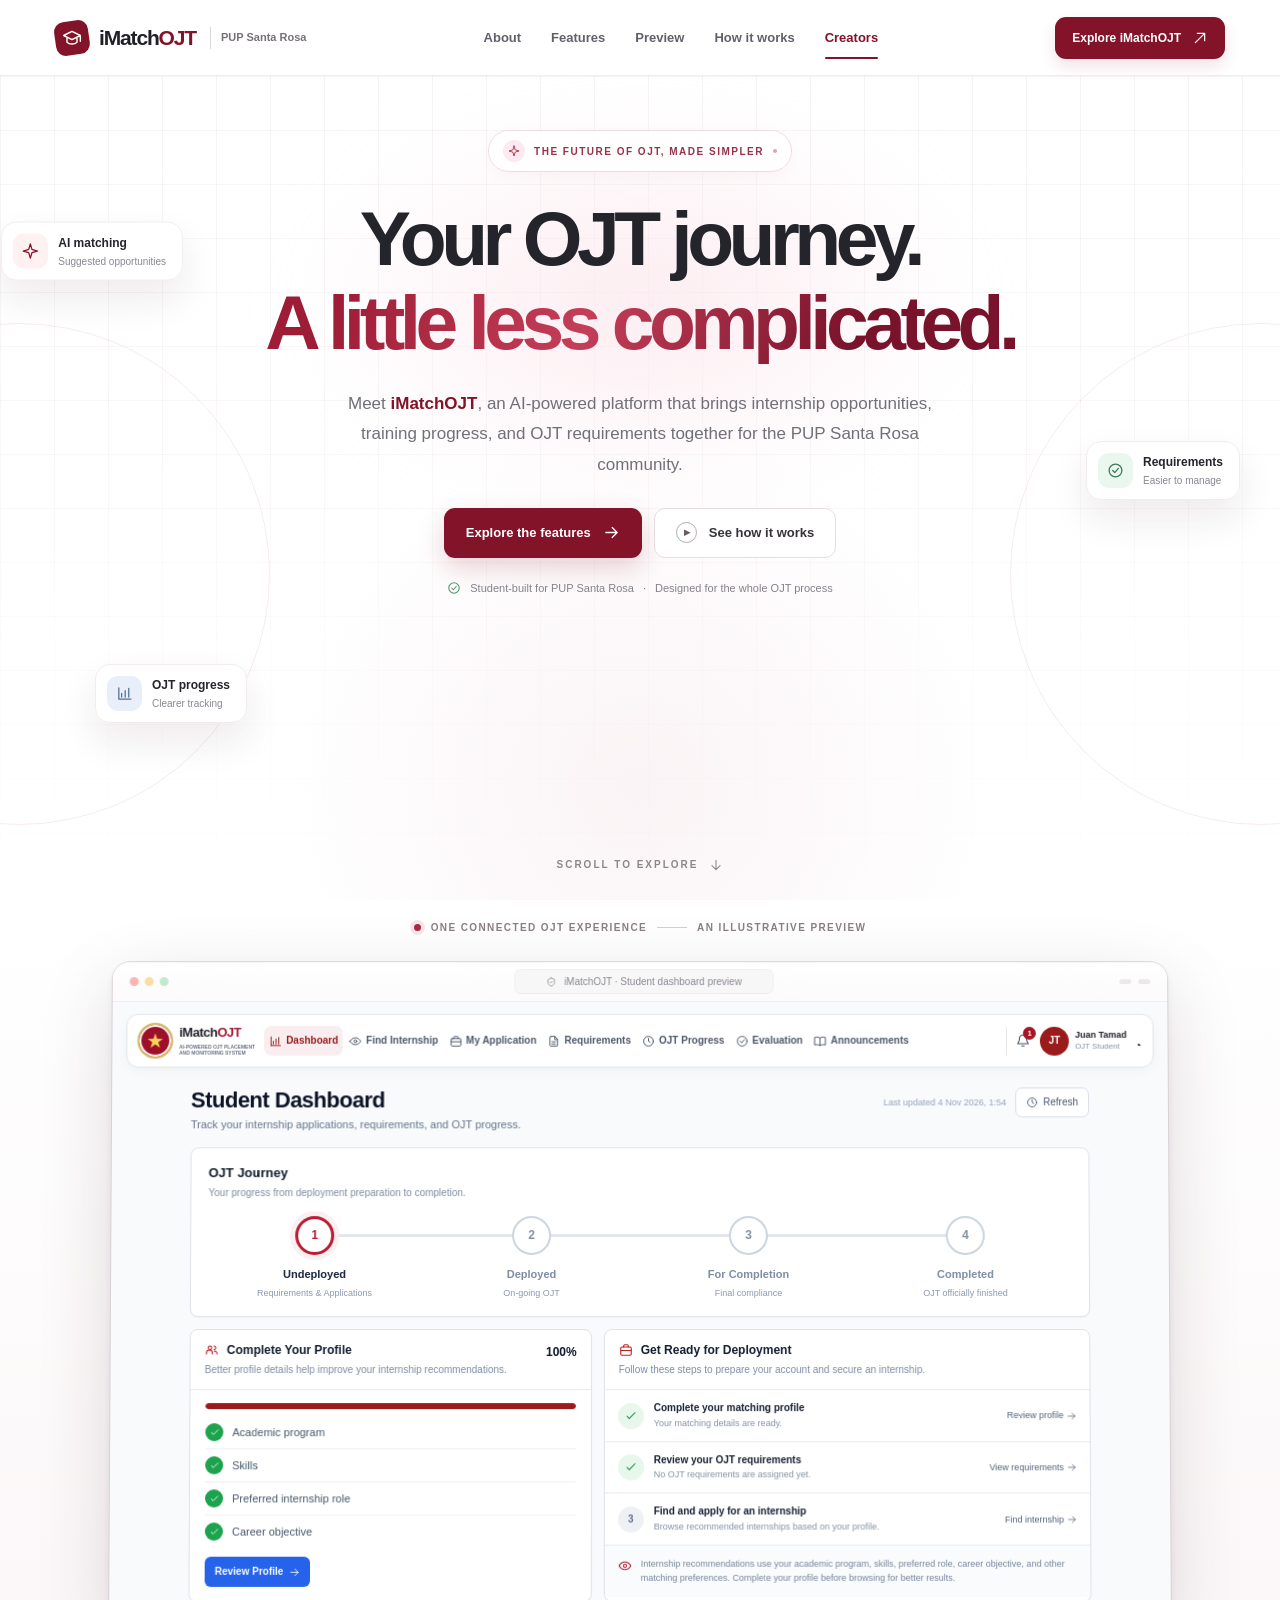
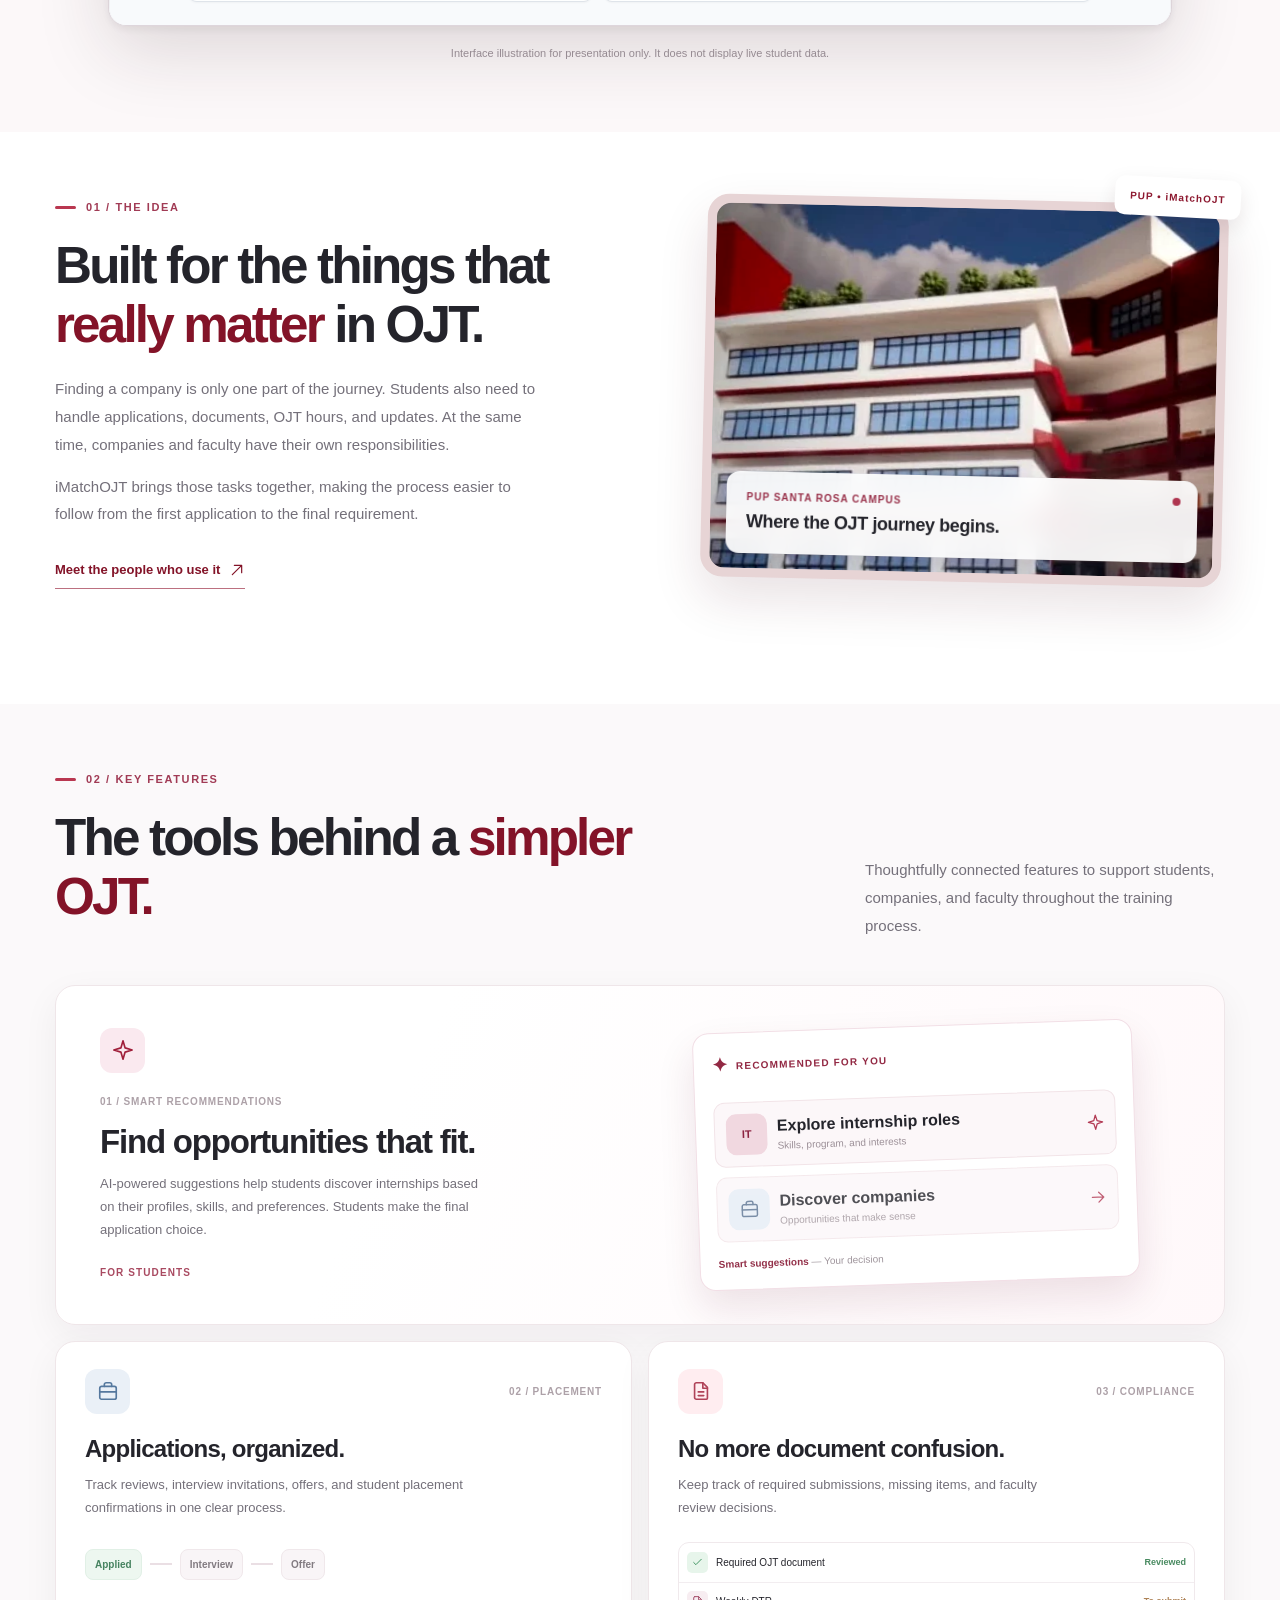
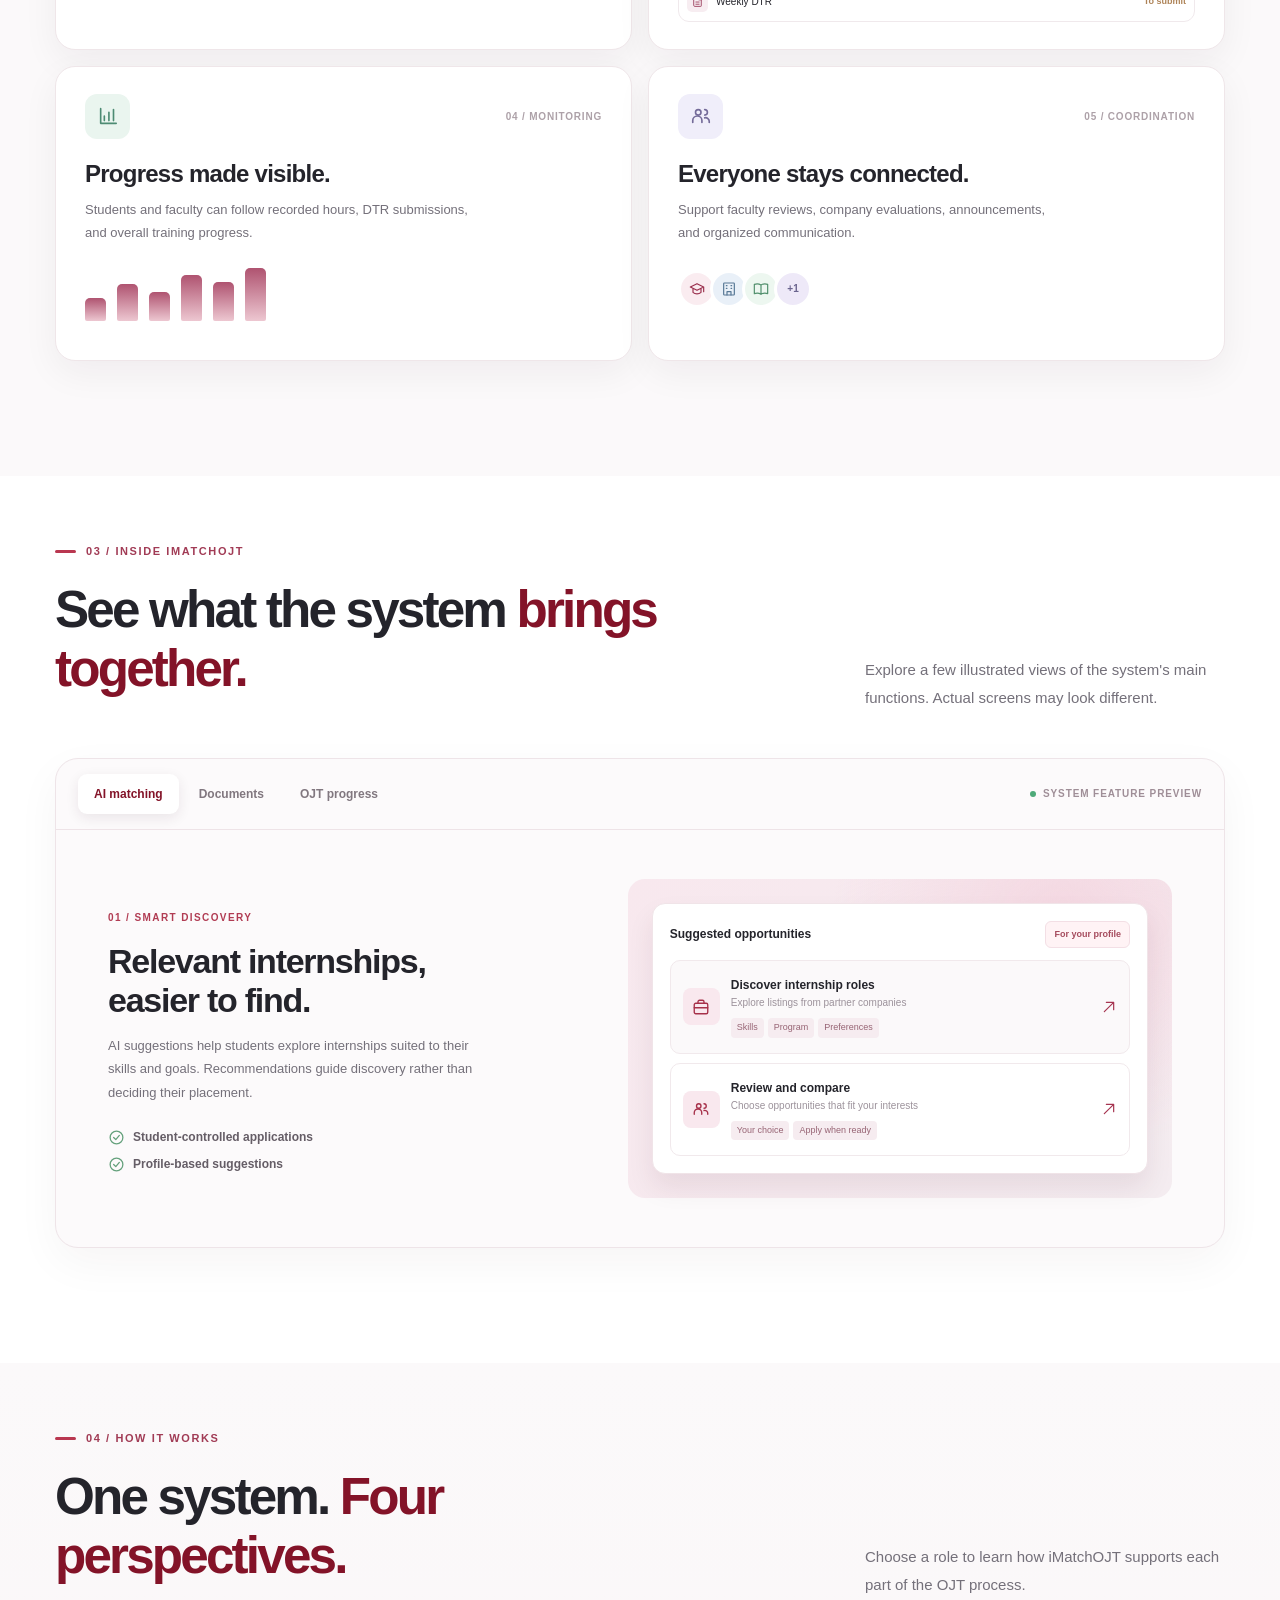
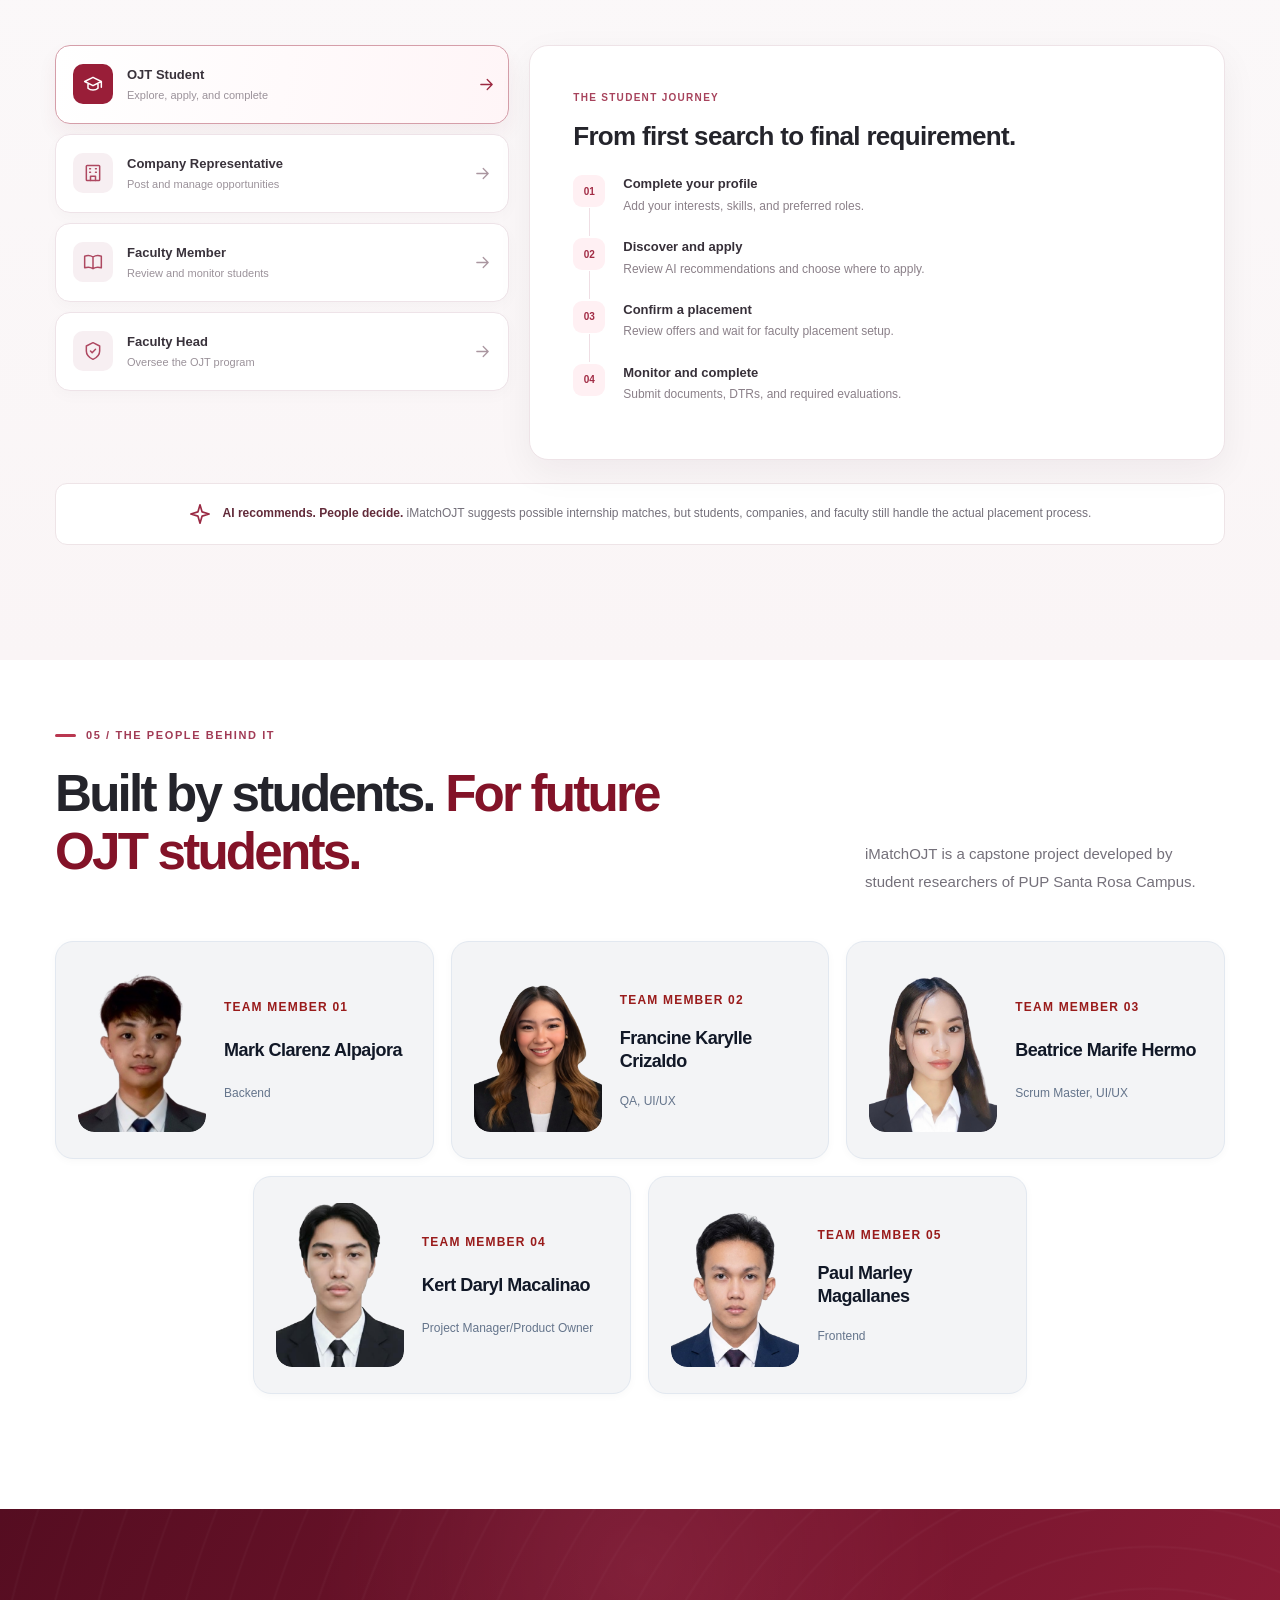
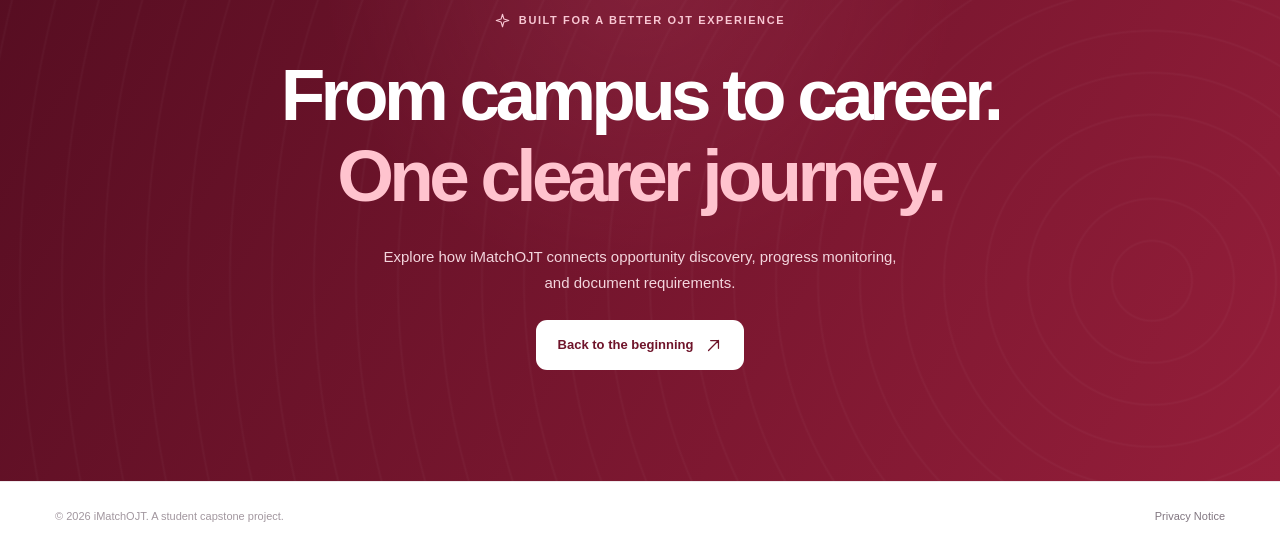
==== commit 880b9a28: "Add mobile app launch button Add an Explore iMatchOJT button to the mobile navigation that opens the" ====
--- a/index.html
+++ b/index.html
@@ -9,8 +9,6 @@
   <link rel="stylesheet" href="css/style.css">
   <script src="js/script.js" defer></script>
 </head>
-
-<body>
   
 <body>
   <!-- Page-top anchor -->
@@ -99,10 +97,11 @@
         <a class="nav-link" href="#creators">Creators</a>
       </nav>
       
+
 <button
+  type="button"
   class="nav-cta"
   id="open-app-dialog"
-  type="button"
 >
   Explore iMatchOJT
   <svg class="icon">
@@ -110,9 +109,34 @@
   </svg>
 </button>
 
+
       <button class="menu-toggle" type="button" aria-controls="mobile-nav" aria-expanded="false" aria-label="Open navigation"><svg class="icon menu-lines"><use href="#i-menu"/></svg><svg class="icon menu-cross"><use href="#i-close"/></svg></button>
     </div>
-    <nav class="mobile-nav" id="mobile-nav" aria-label="Mobile navigation" hidden><a href="#about">About</a><a href="#features">Features</a><a href="#showcase">System preview</a><a href="#how-it-works">How it works</a><a href="#creators">Creators</a></nav>
+    
+<nav
+  class="mobile-nav"
+  id="mobile-nav"
+  aria-label="Mobile navigation"
+  hidden
+>
+  <a href="#about">About</a>
+  <a href="#features">Features</a>
+  <a href="#showcase">System preview</a>
+  <a href="#how-it-works">How it works</a>
+  <a href="#creators">Creators</a>
+
+  <button
+    type="button"
+    id="open-app-dialog-mobile"
+    class="mobile-app-cta"
+  >
+    Explore iMatchOJT
+    <svg class="icon" aria-hidden="true">
+      <use href="#i-arrow-up"/>
+    </svg>
+  </button>
+</nav>
+
   </header>
 
   <main id="main">
@@ -362,7 +386,6 @@
     </section>
 
   </main>
-  <footer class="footer">
     
 <footer class="footer">
   <div class="container footer-bottom">
@@ -375,9 +398,6 @@
   </div>
 </footer>
 
-
-  </footer>
-  
 <dialog
   id="app-entry-dialog"
   class="app-entry-dialog"
--- a/css/style.css
+++ b/css/style.css
@@ -4645,3 +4645,36 @@
     width: 100%;
   }
 }
+
+/* Ensure the Explore button behaves as a button */
+.nav-cta {
+  border: none;
+  font-family: inherit;
+  cursor: pointer;
+}
+
+
+/* Mobile application access button */
+
+.mobile-app-cta {
+  display: flex;
+  align-items: center;
+  justify-content: space-between;
+  gap: 10px;
+  width: 100%;
+  padding: 13px 15px;
+  margin-top: 10px;
+  border: 0;
+  border-radius: 9px;
+  background: #991b1b;
+  color: #ffffff;
+  font: inherit;
+  font-size: 13px;
+  font-weight: 700;
+  cursor: pointer;
+}
+
+.mobile-app-cta .icon {
+  width: 16px;
+  height: 16px;
+}
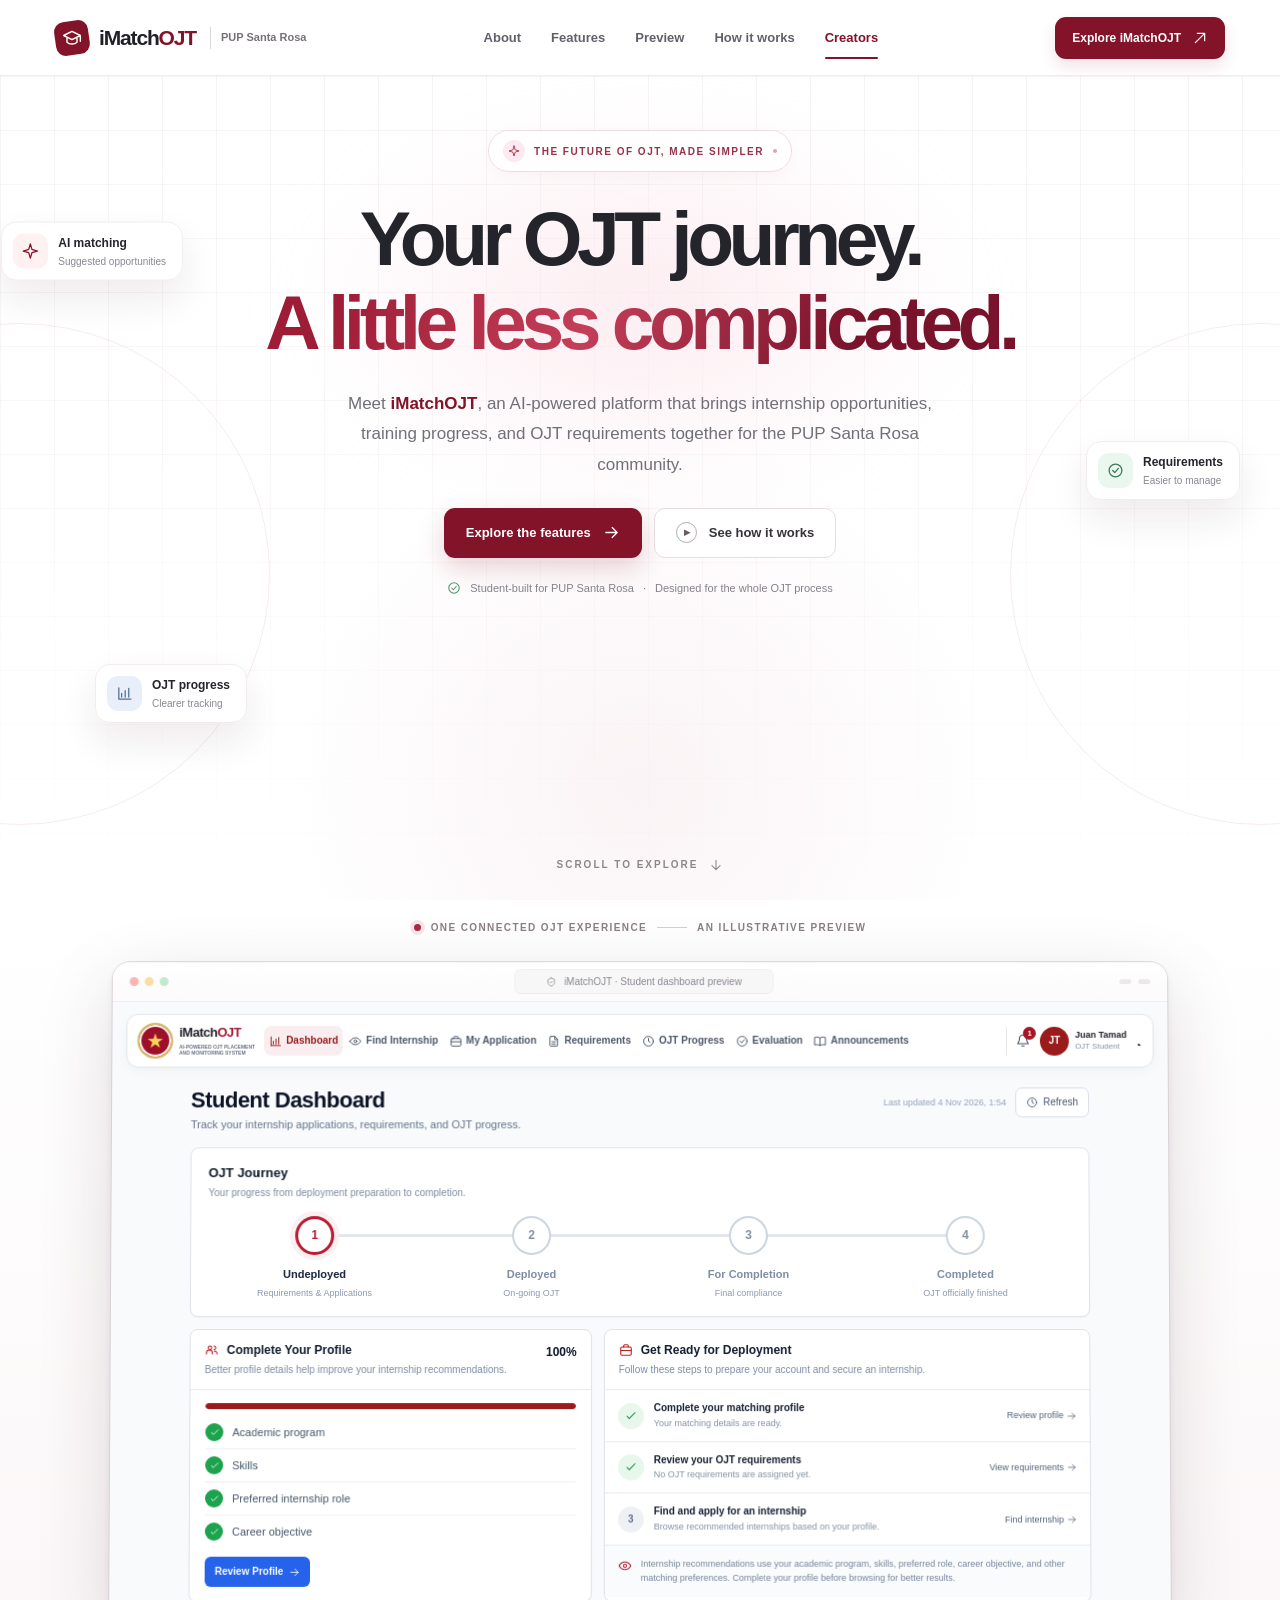
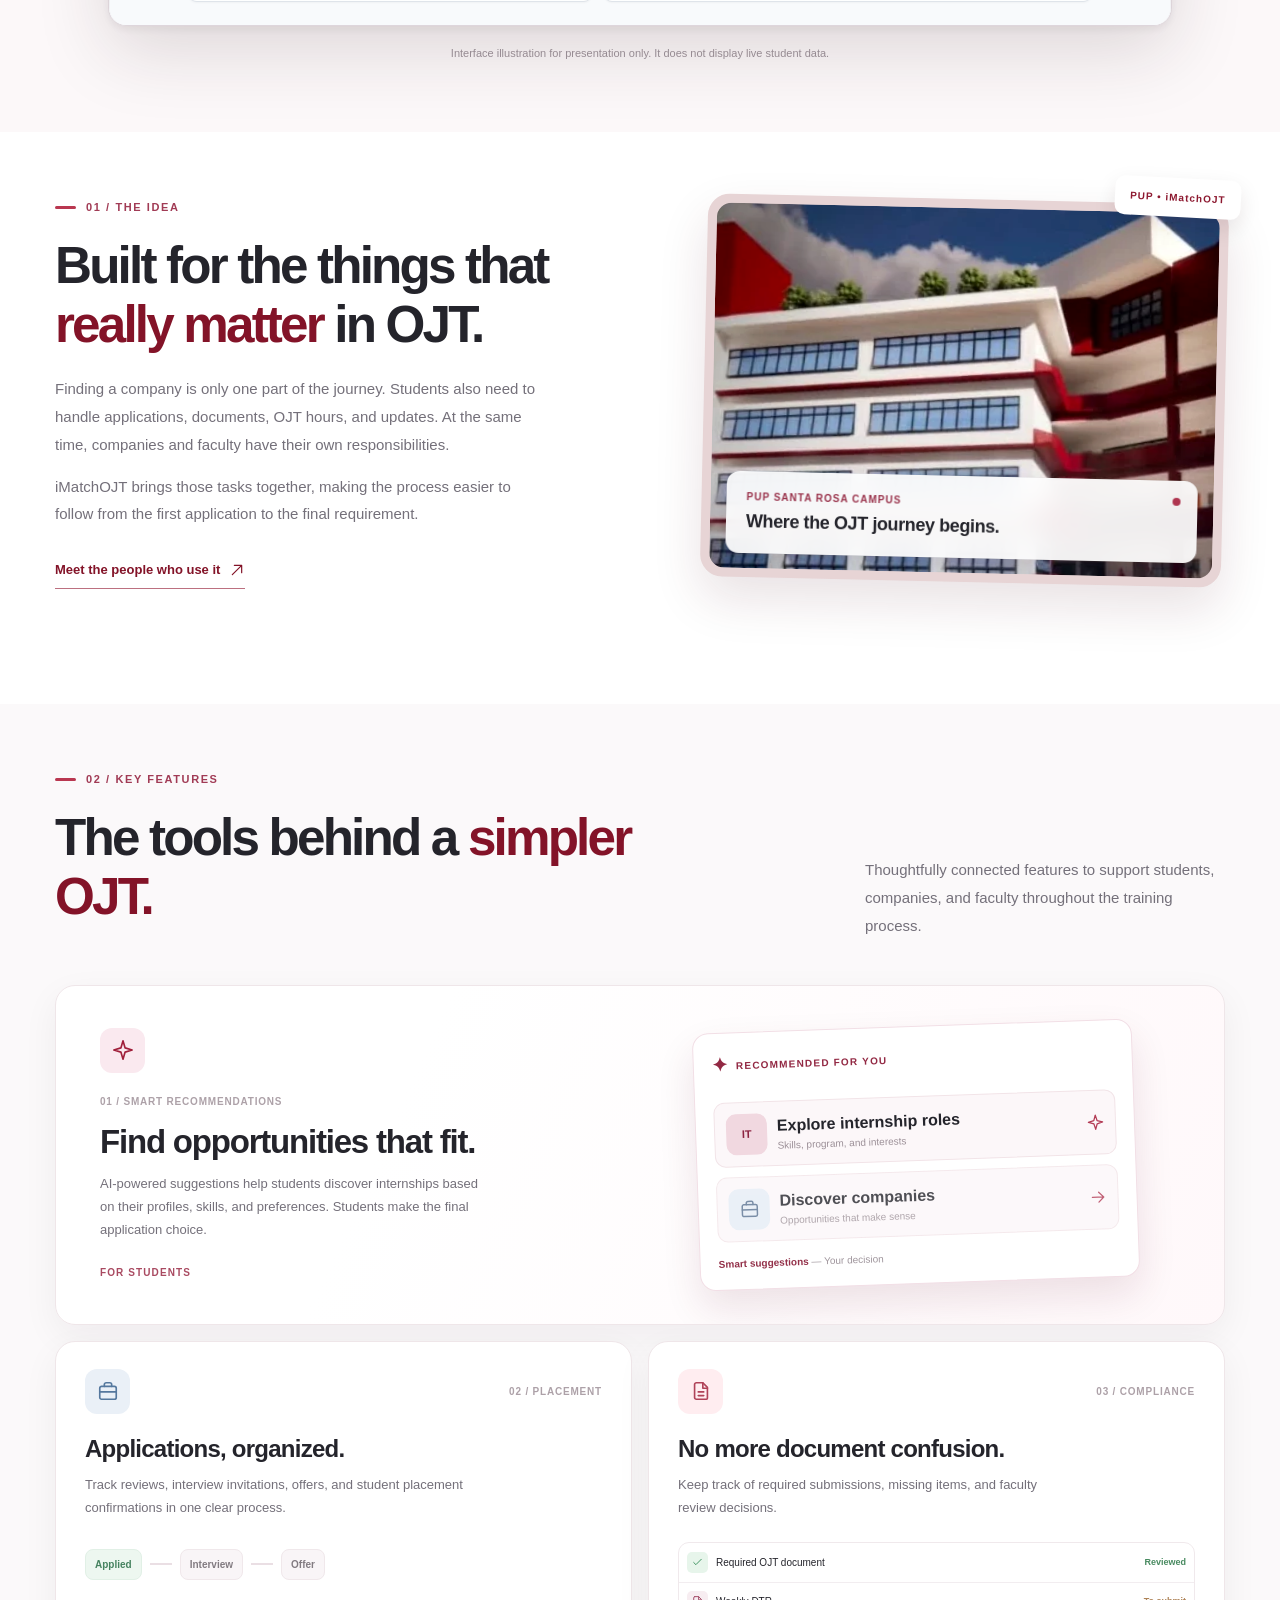
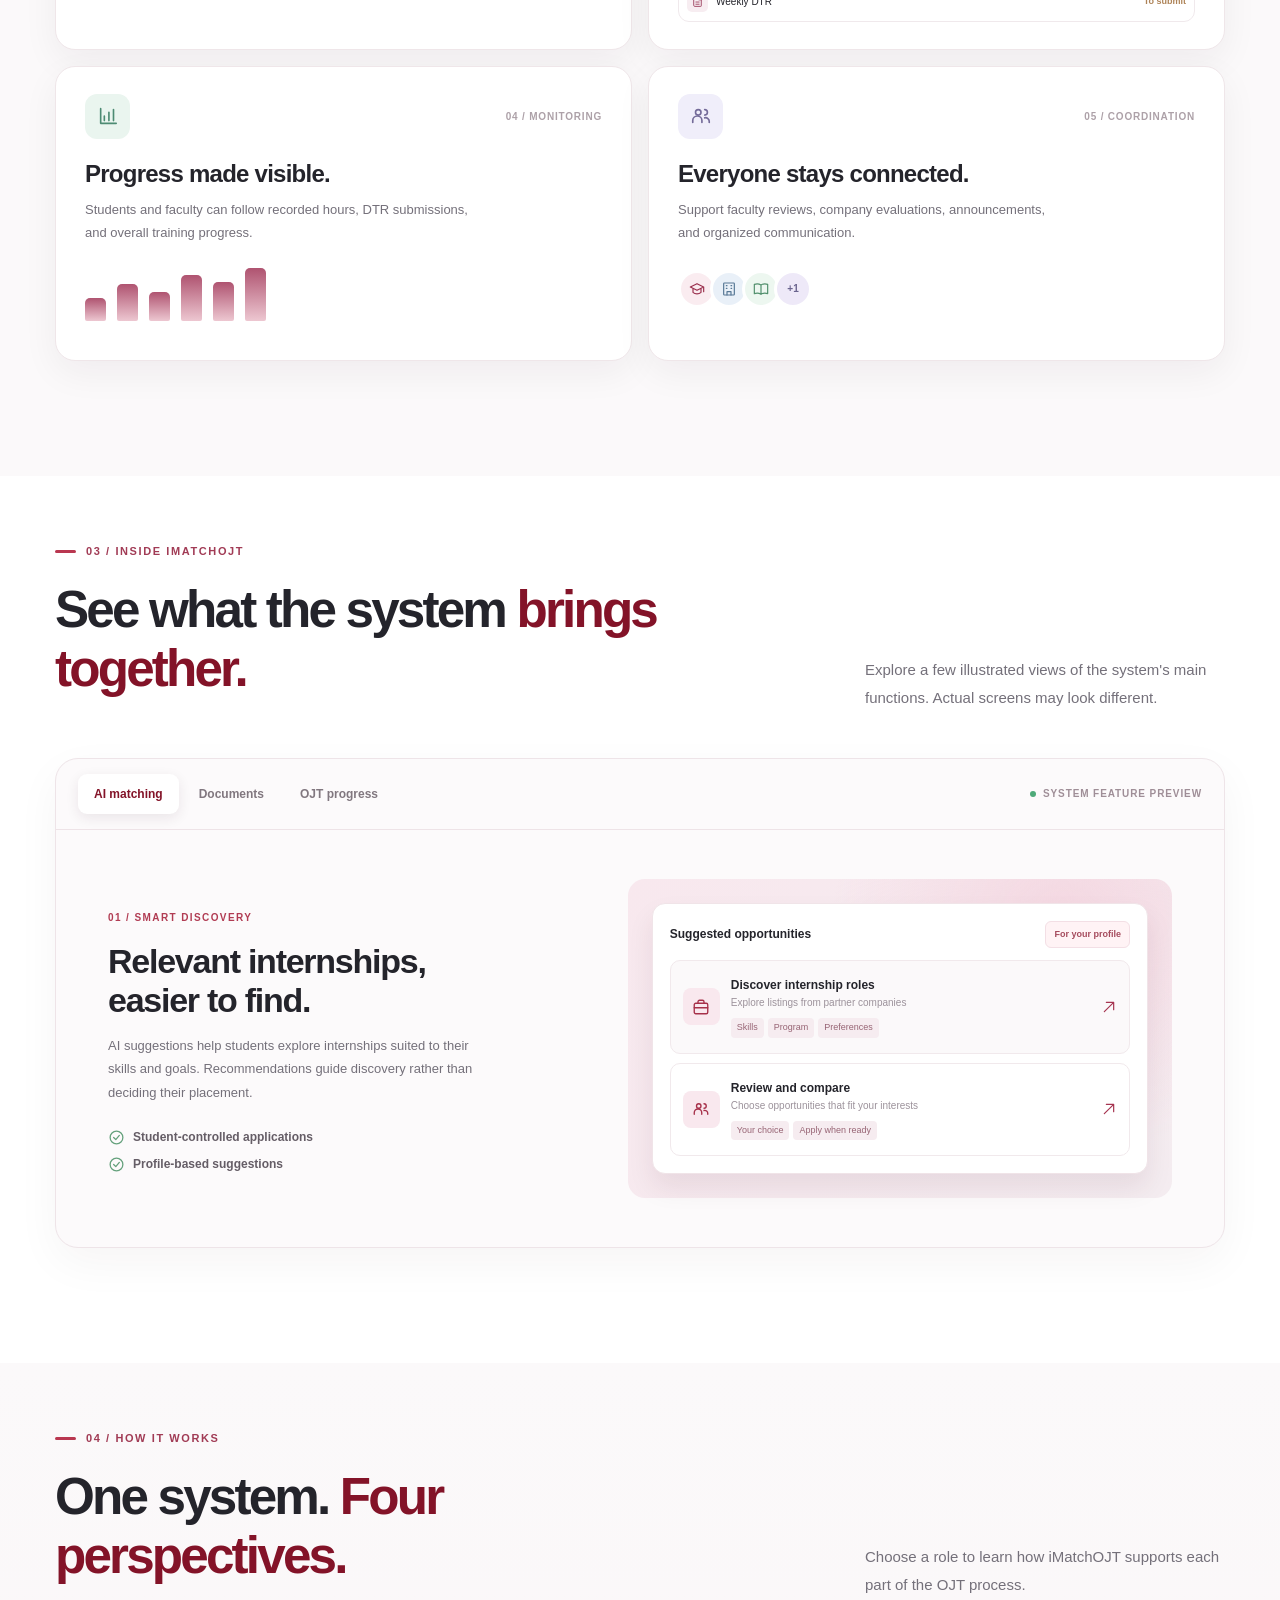
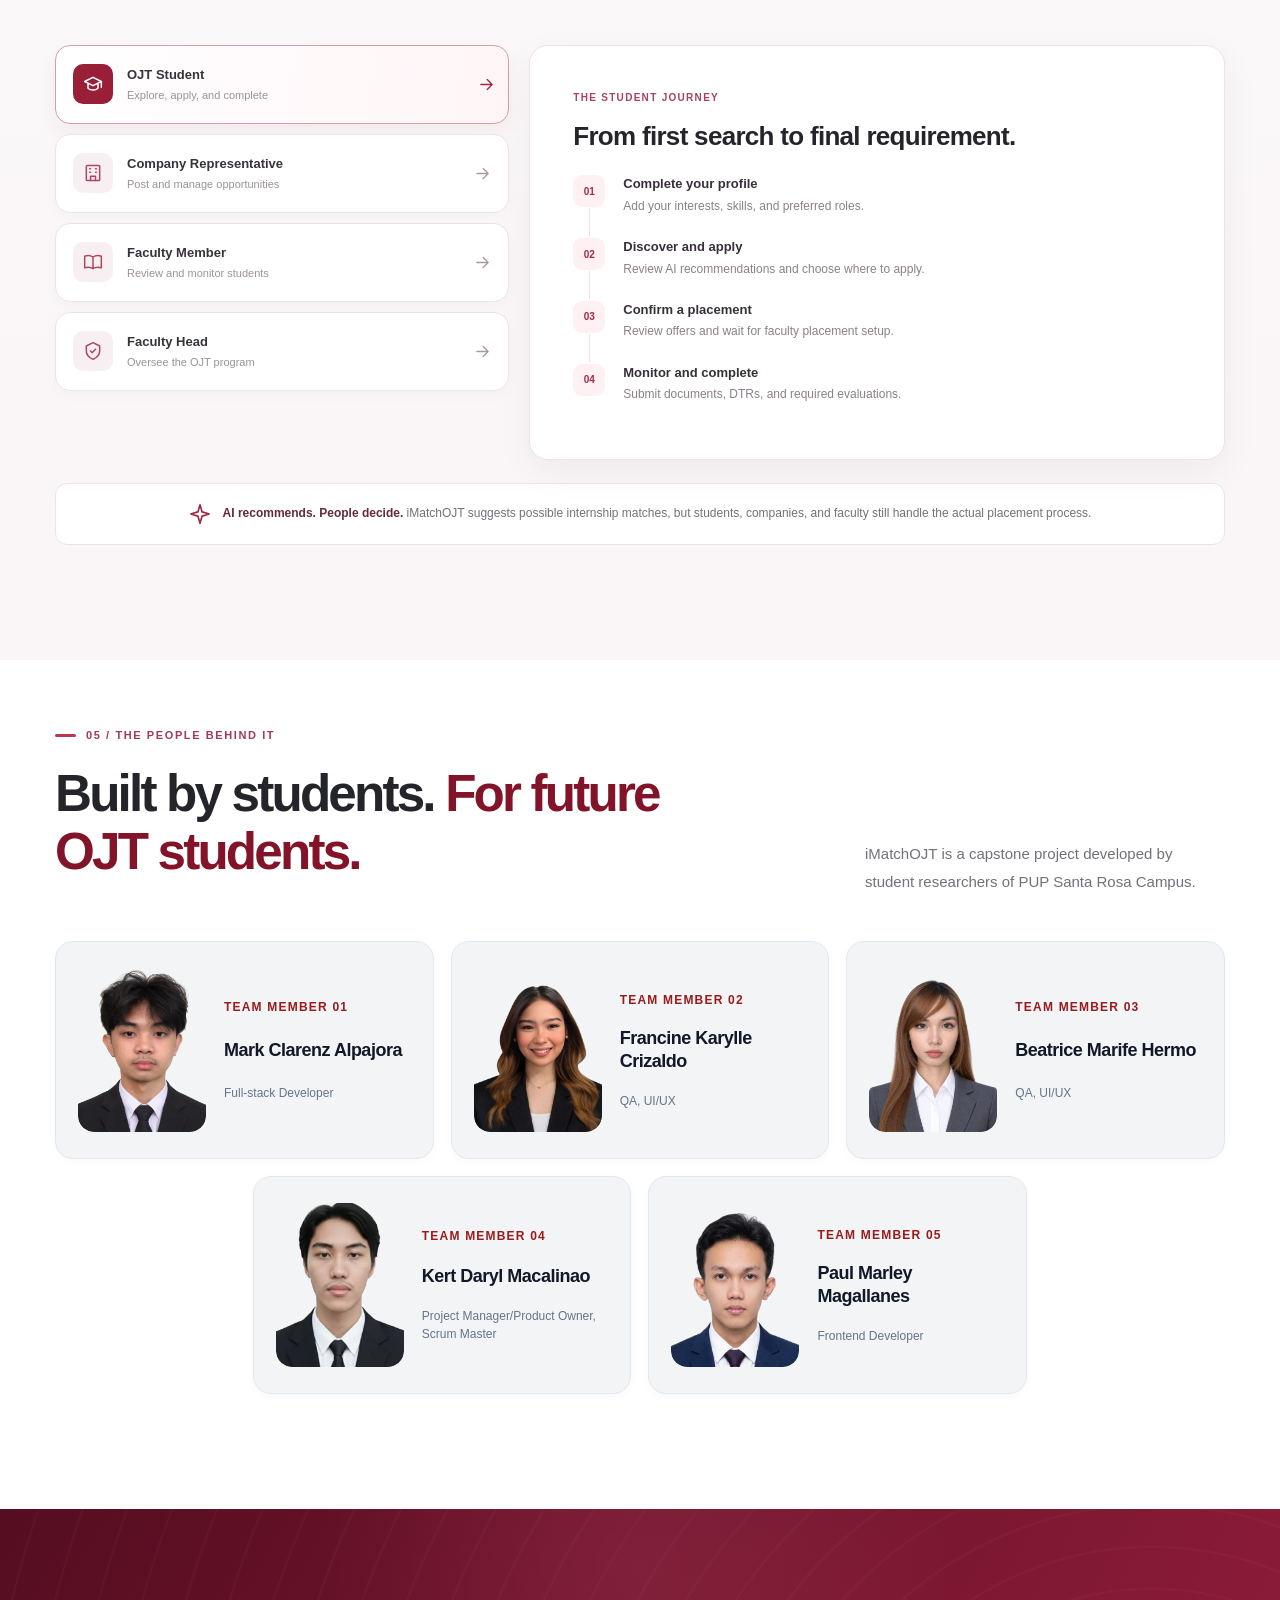
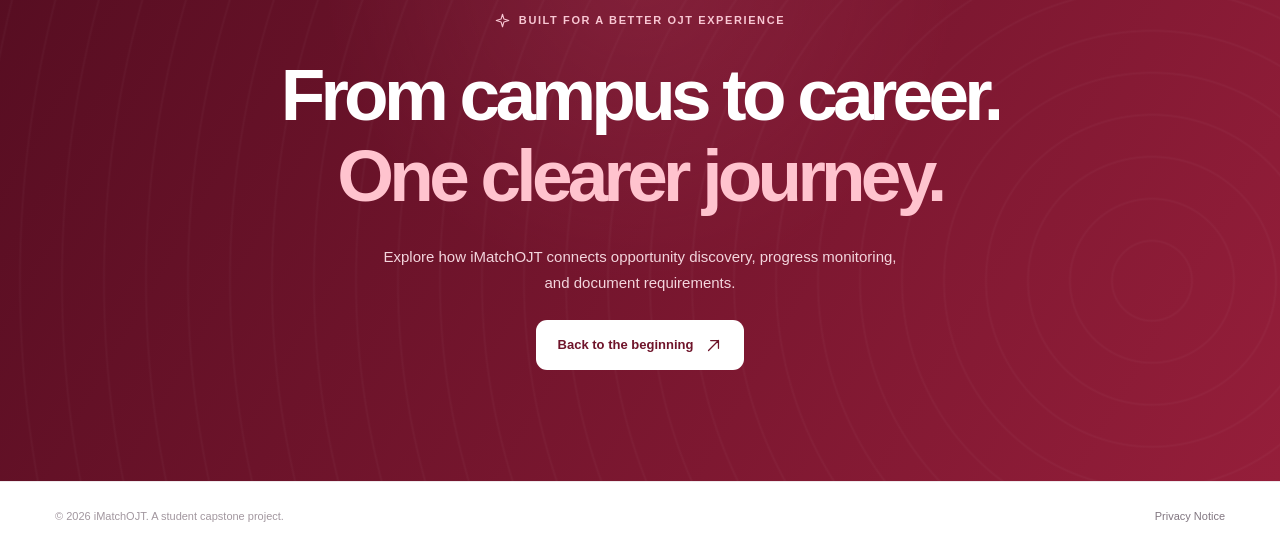
==== commit c41d94cf: "Update team profiles and portraits Replace outdated team images with member portraits and update the" ====
--- a/index.html
+++ b/index.html
@@ -312,13 +312,13 @@
       <!-- Team Member 01 -->
       <article class="creator-card reveal">
         <div class="creator-avatar">
-           <img src="assets/11.png"
+           <img src="assets/1x1_ALPAJORA (1).png"
        alt="Portrait of creator 01"
        loading="lazy">
         </div>
         <span>TEAM MEMBER 01</span>
         <h3>Mark Clarenz Alpajora</h3>
-        <p>Backend</p>
+        <p>Full-stack Developer</p>
       </article>
 
       <!-- Team Member 02 -->
@@ -336,13 +336,13 @@
       <!-- Team Member 03 -->
       <article class="creator-card reveal">
         <div class="creator-avatar">
-           <img src="assets/33.png"
+           <img src="assets/1x1_HERMO1.png"
        alt="Portrait of creator 03"
        loading="lazy">
         </div>
         <span>TEAM MEMBER 03</span>
         <h3>Beatrice Marife Hermo</h3>
-        <p>Scrum Master, UI/UX</p>
+        <p>QA, UI/UX</p>
       </article>
 
       <!-- Team Member 04 -->
@@ -354,7 +354,7 @@
         </div>
         <span>TEAM MEMBER 04</span>
         <h3>Kert Daryl Macalinao</h3>
-        <p>Project Manager/Product Owner</p>
+        <p>Project Manager/Product Owner, Scrum Master</p>
       </article>
 
       <!-- Team Member 05 -->
@@ -366,7 +366,7 @@
         </div>
         <span>TEAM MEMBER 05</span>
         <h3>Paul Marley Magallanes</h3>
-        <p>Frontend</p>
+        <p>Frontend Developer</p>
       </article>
 
     </div>
--- a/css/style.css
+++ b/css/style.css
@@ -4678,3 +4678,48 @@
   width: 16px;
   height: 16px;
 }
+
+
+
+/* =========================================
+   Hero Floaties - Hover Effects
+   ========================================= */
+
+/* Enable hover on devices that support it */
+@media (min-width: 701px) and (hover: hover) {
+
+  
+.hero-inner .float-chip {
+  z-index: 1;
+  opacity: var(--float-opacity, 1);
+  pointer-events: auto;
+  cursor: default;
+
+  transition:
+    opacity 240ms ease,
+    scale 300ms cubic-bezier(.22, 1, .36, 1),
+    box-shadow 300ms ease,
+    border-color 300ms ease;
+}
+
+
+  .hero-inner .float-chip:hover {
+    animation-play-state: paused;
+
+    scale: 1.05;
+
+    border-color: #e7bbc7;
+
+    box-shadow:
+      0 24px 44px rgba(68, 29, 47, 0.16);
+  }
+
+  .hero-inner .float-chip .chip-icon {
+    transition:
+      transform 300ms cubic-bezier(.22, 1, .36, 1);
+  }
+
+  .hero-inner .float-chip:hover .chip-icon {
+    transform: scale(1.12) rotate(-5deg);
+  }
+}
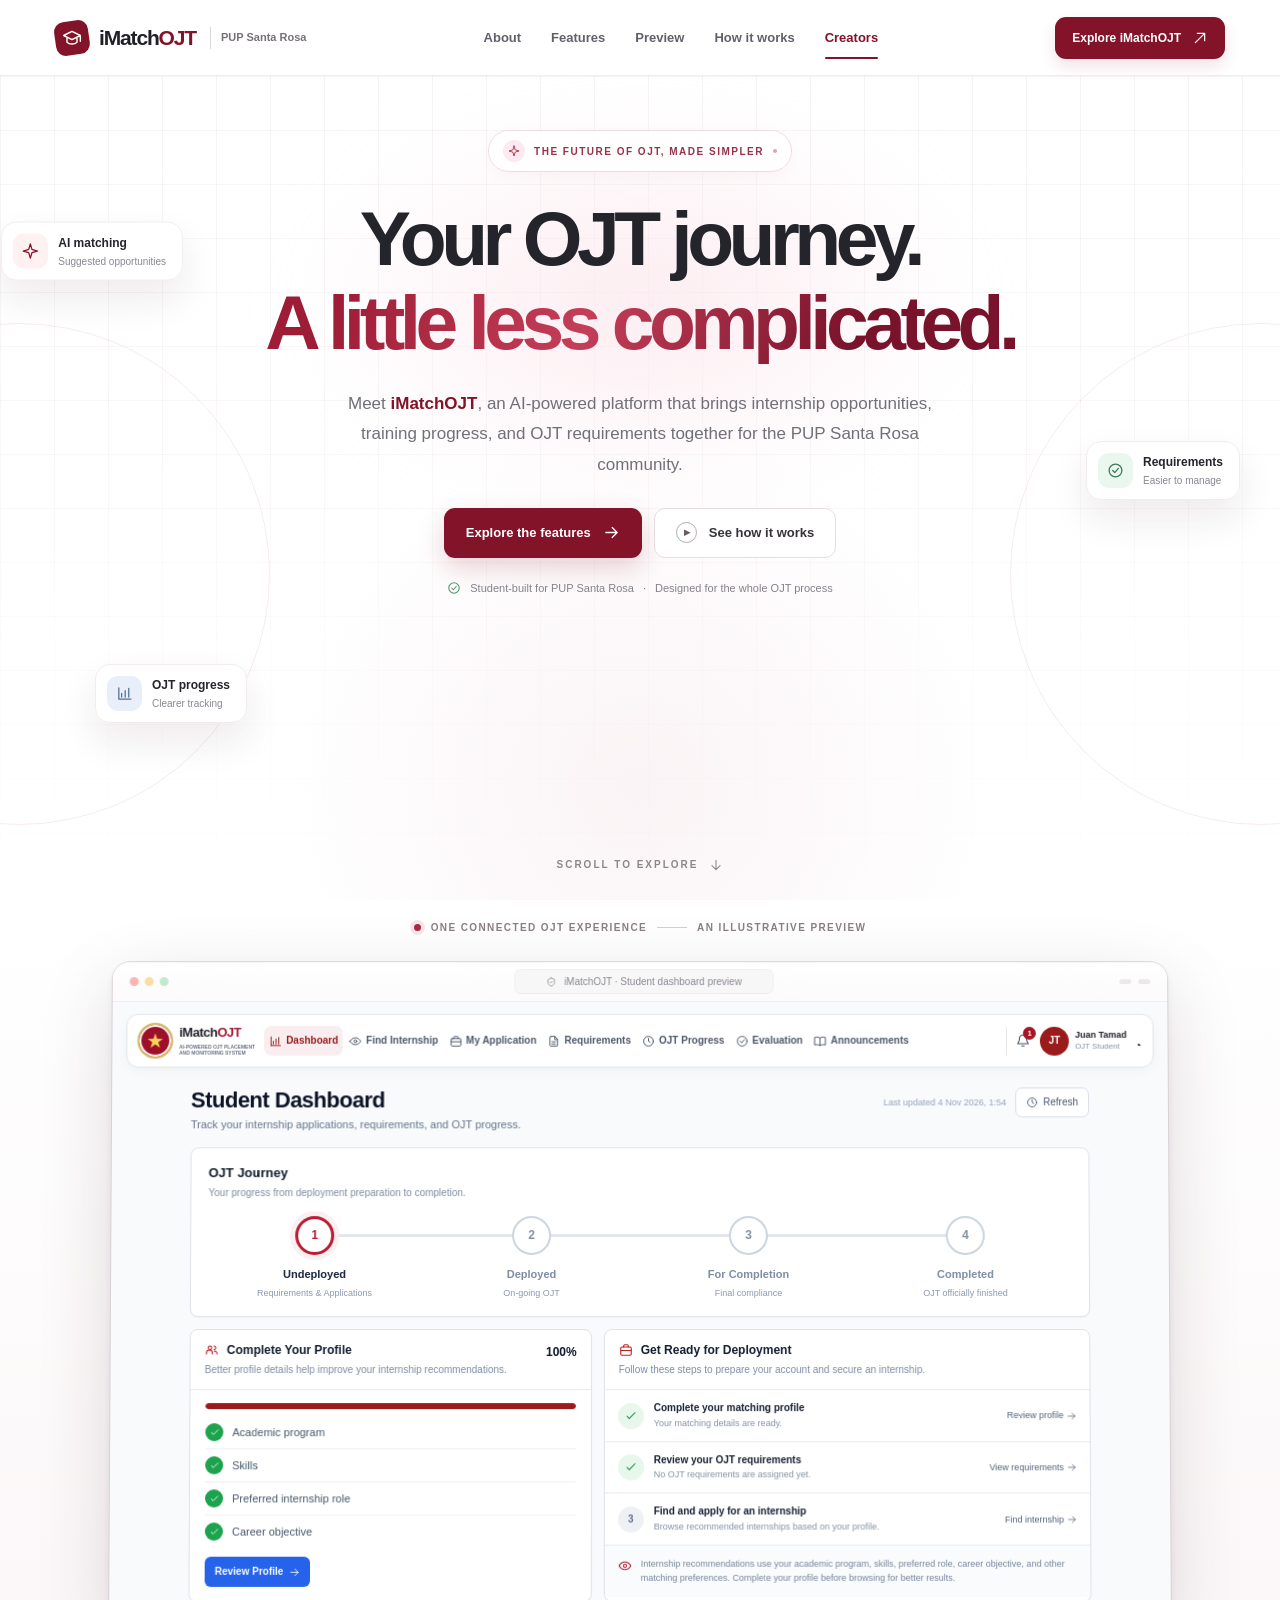
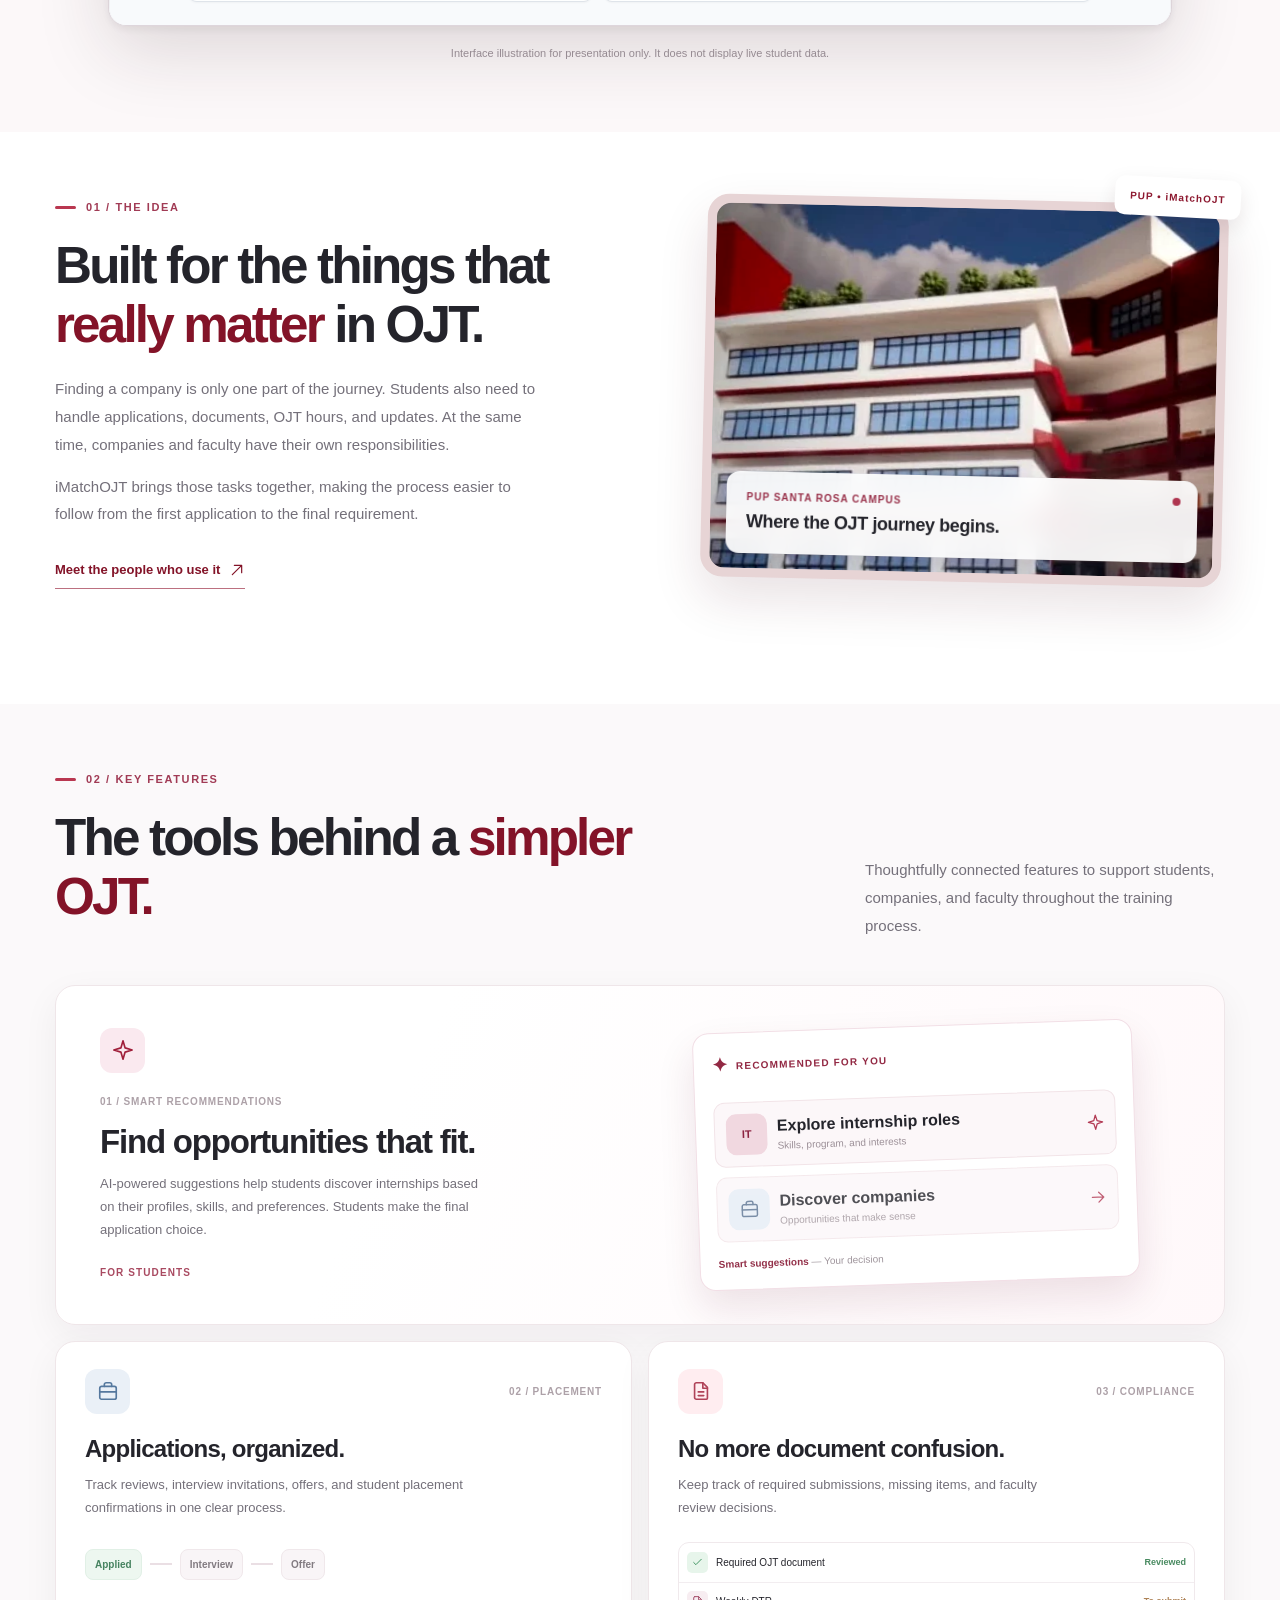
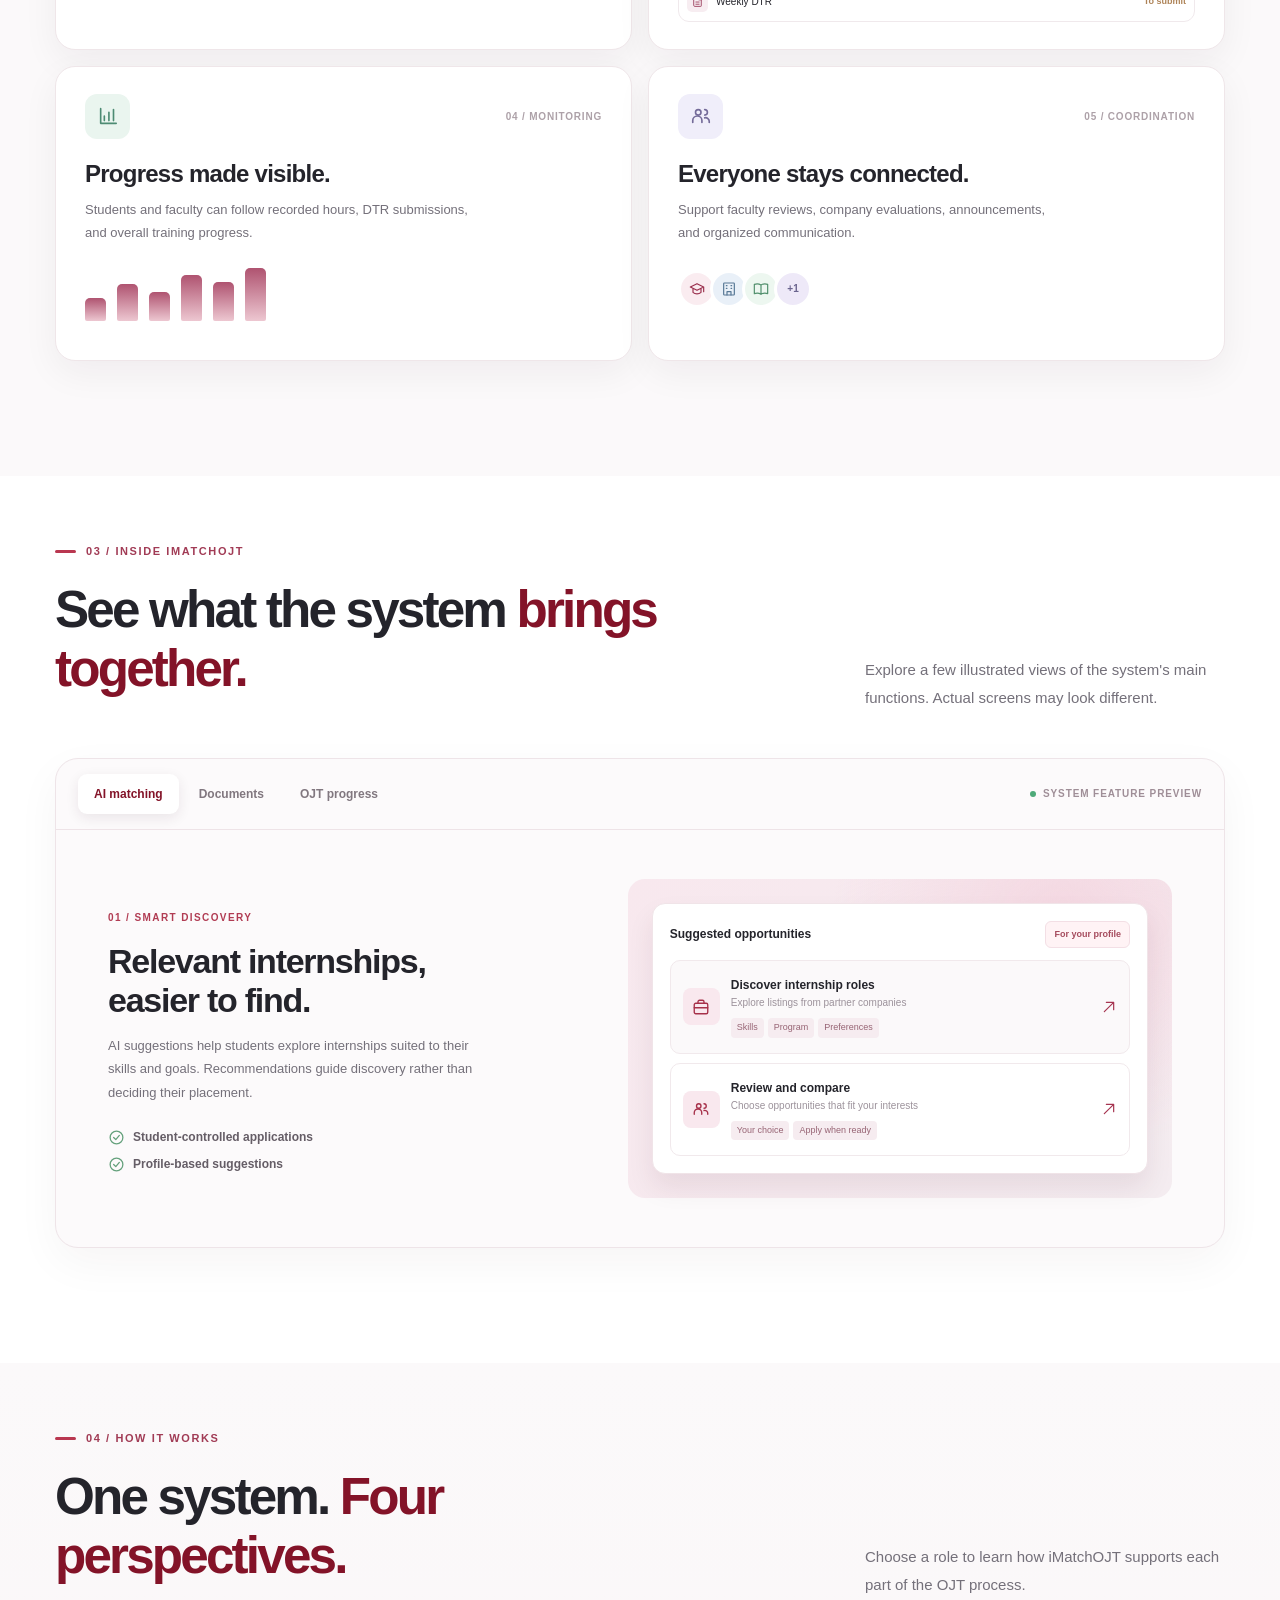
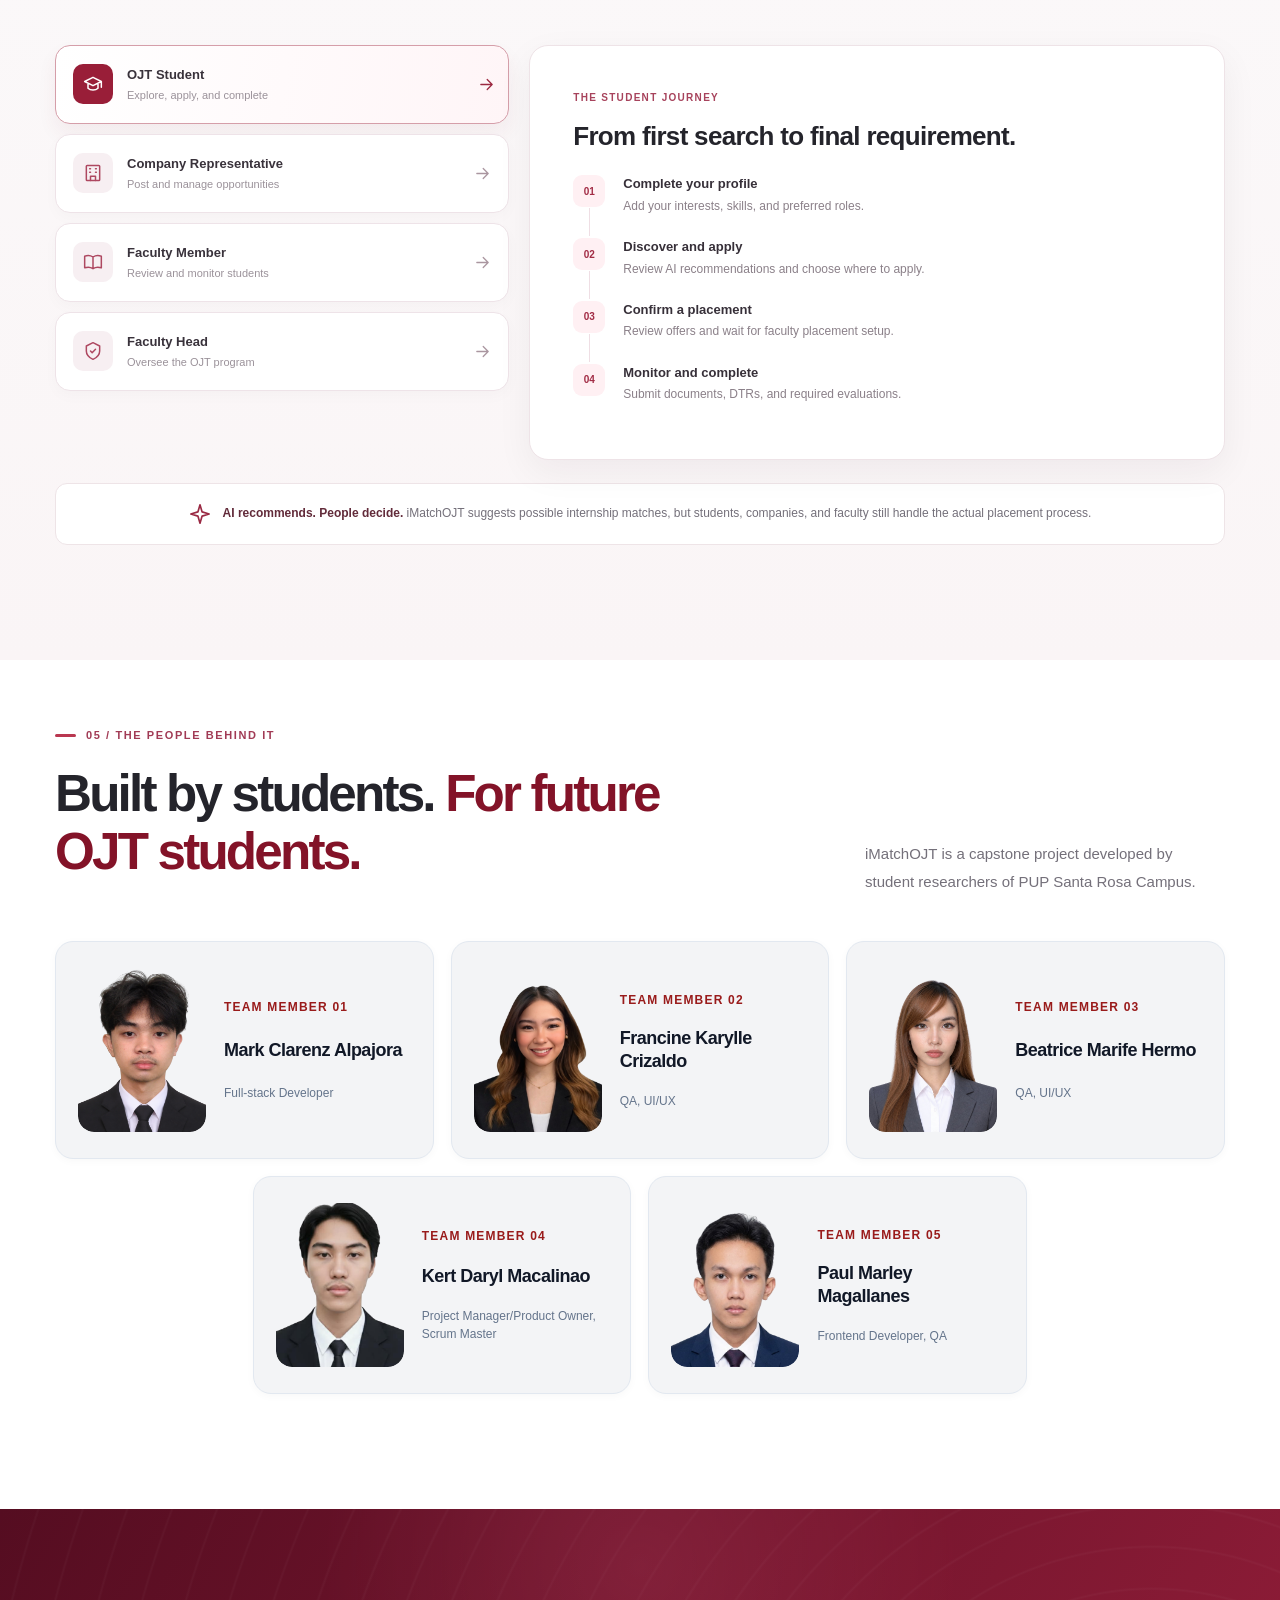
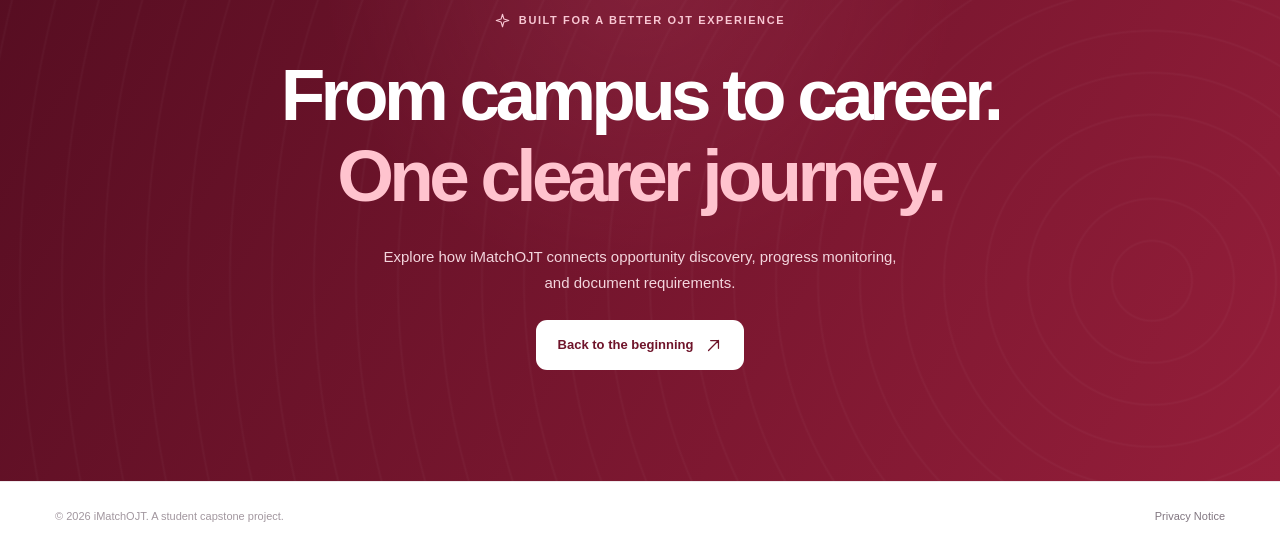
==== commit b841df31: "Update Paul’s team role Add QA to Paul Marley Magallanes’s listed responsibilities." ====
--- a/index.html
+++ b/index.html
@@ -366,7 +366,7 @@
         </div>
         <span>TEAM MEMBER 05</span>
         <h3>Paul Marley Magallanes</h3>
-        <p>Frontend Developer</p>
+        <p>Frontend Developer, QA</p>
       </article>
 
     </div>
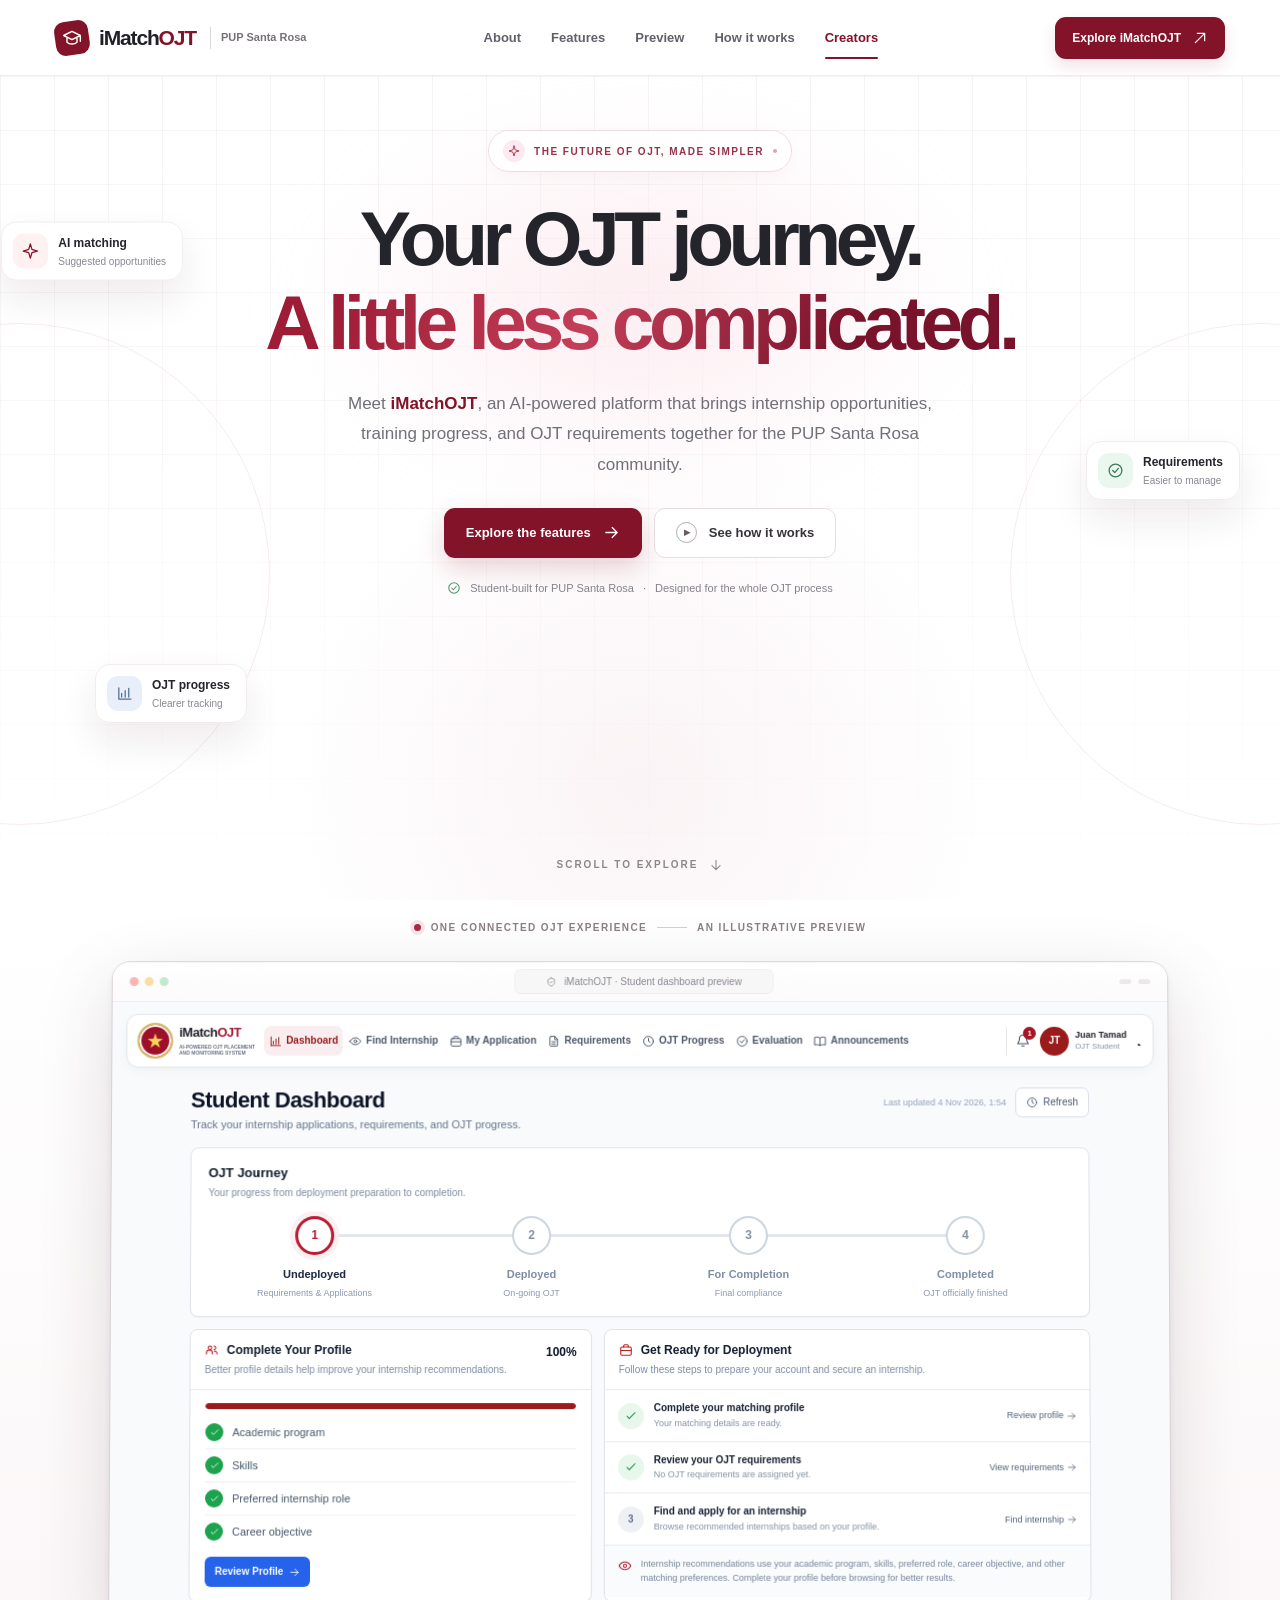
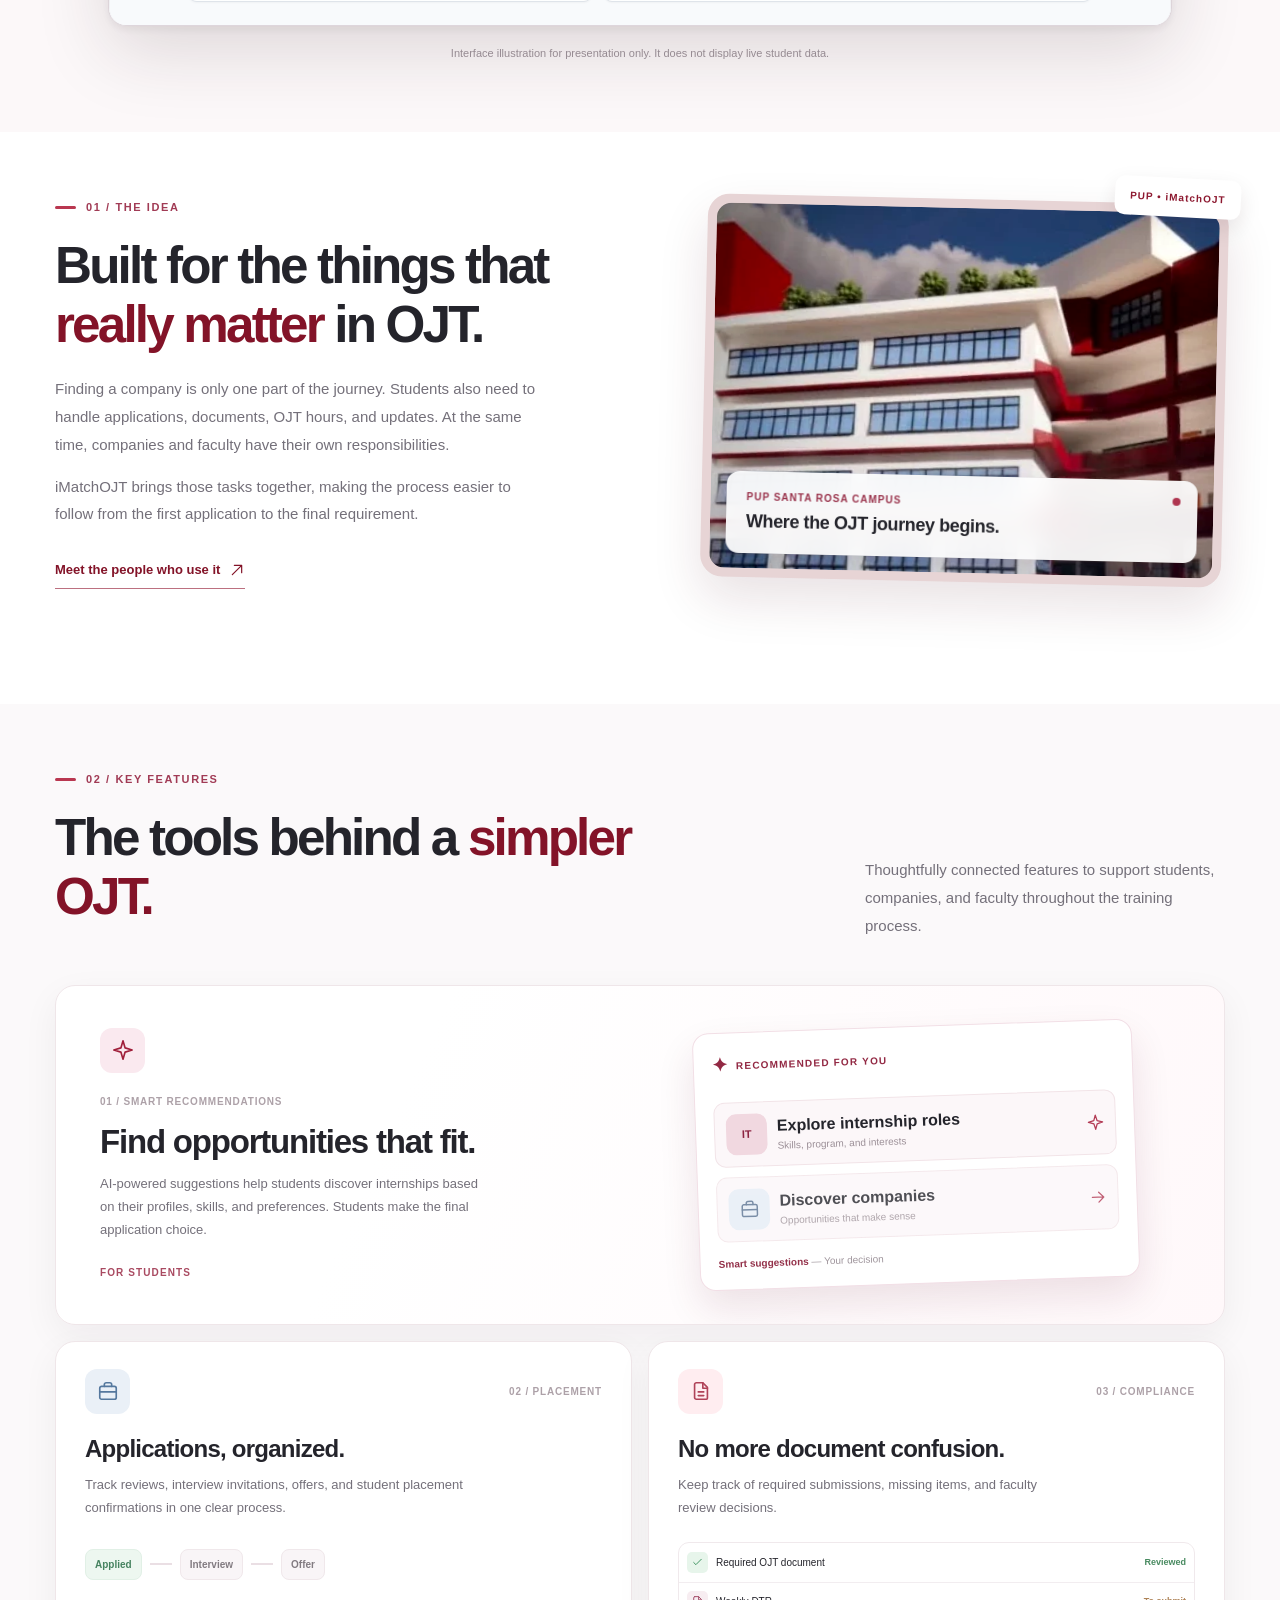
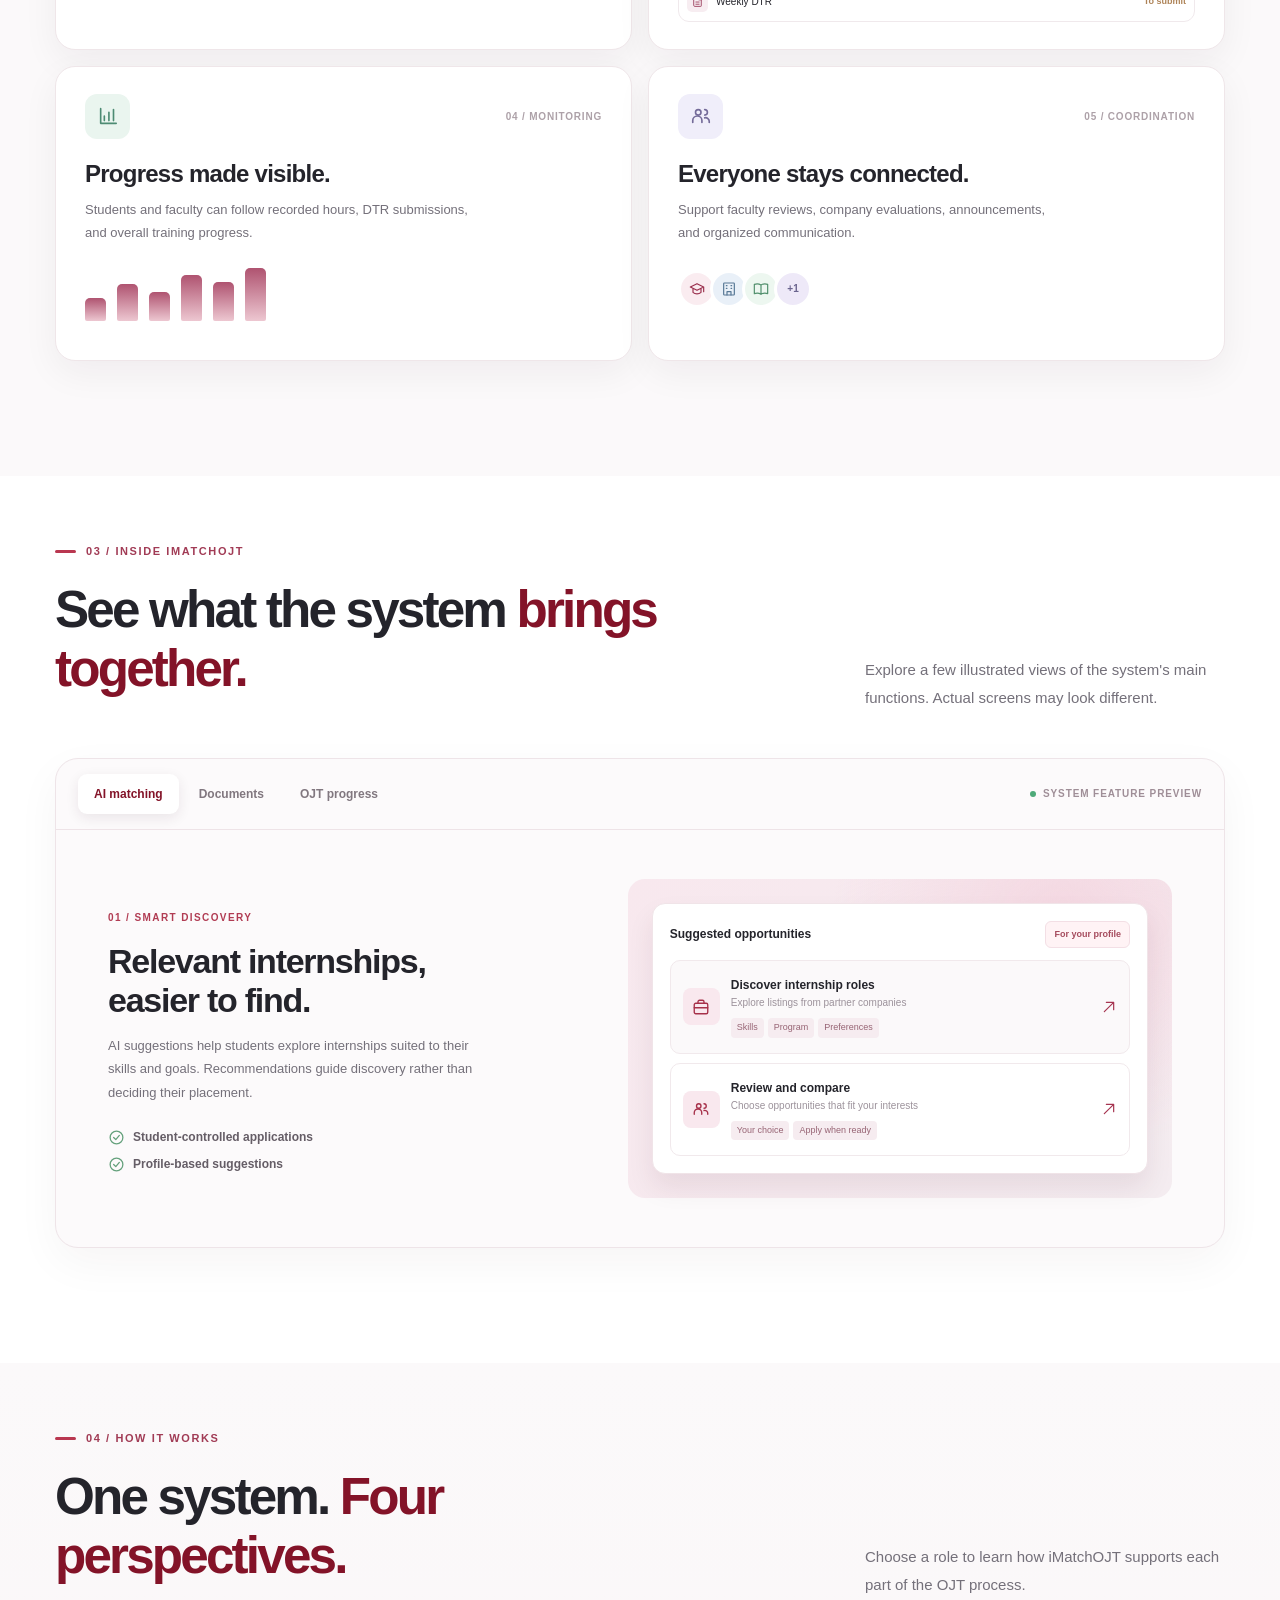
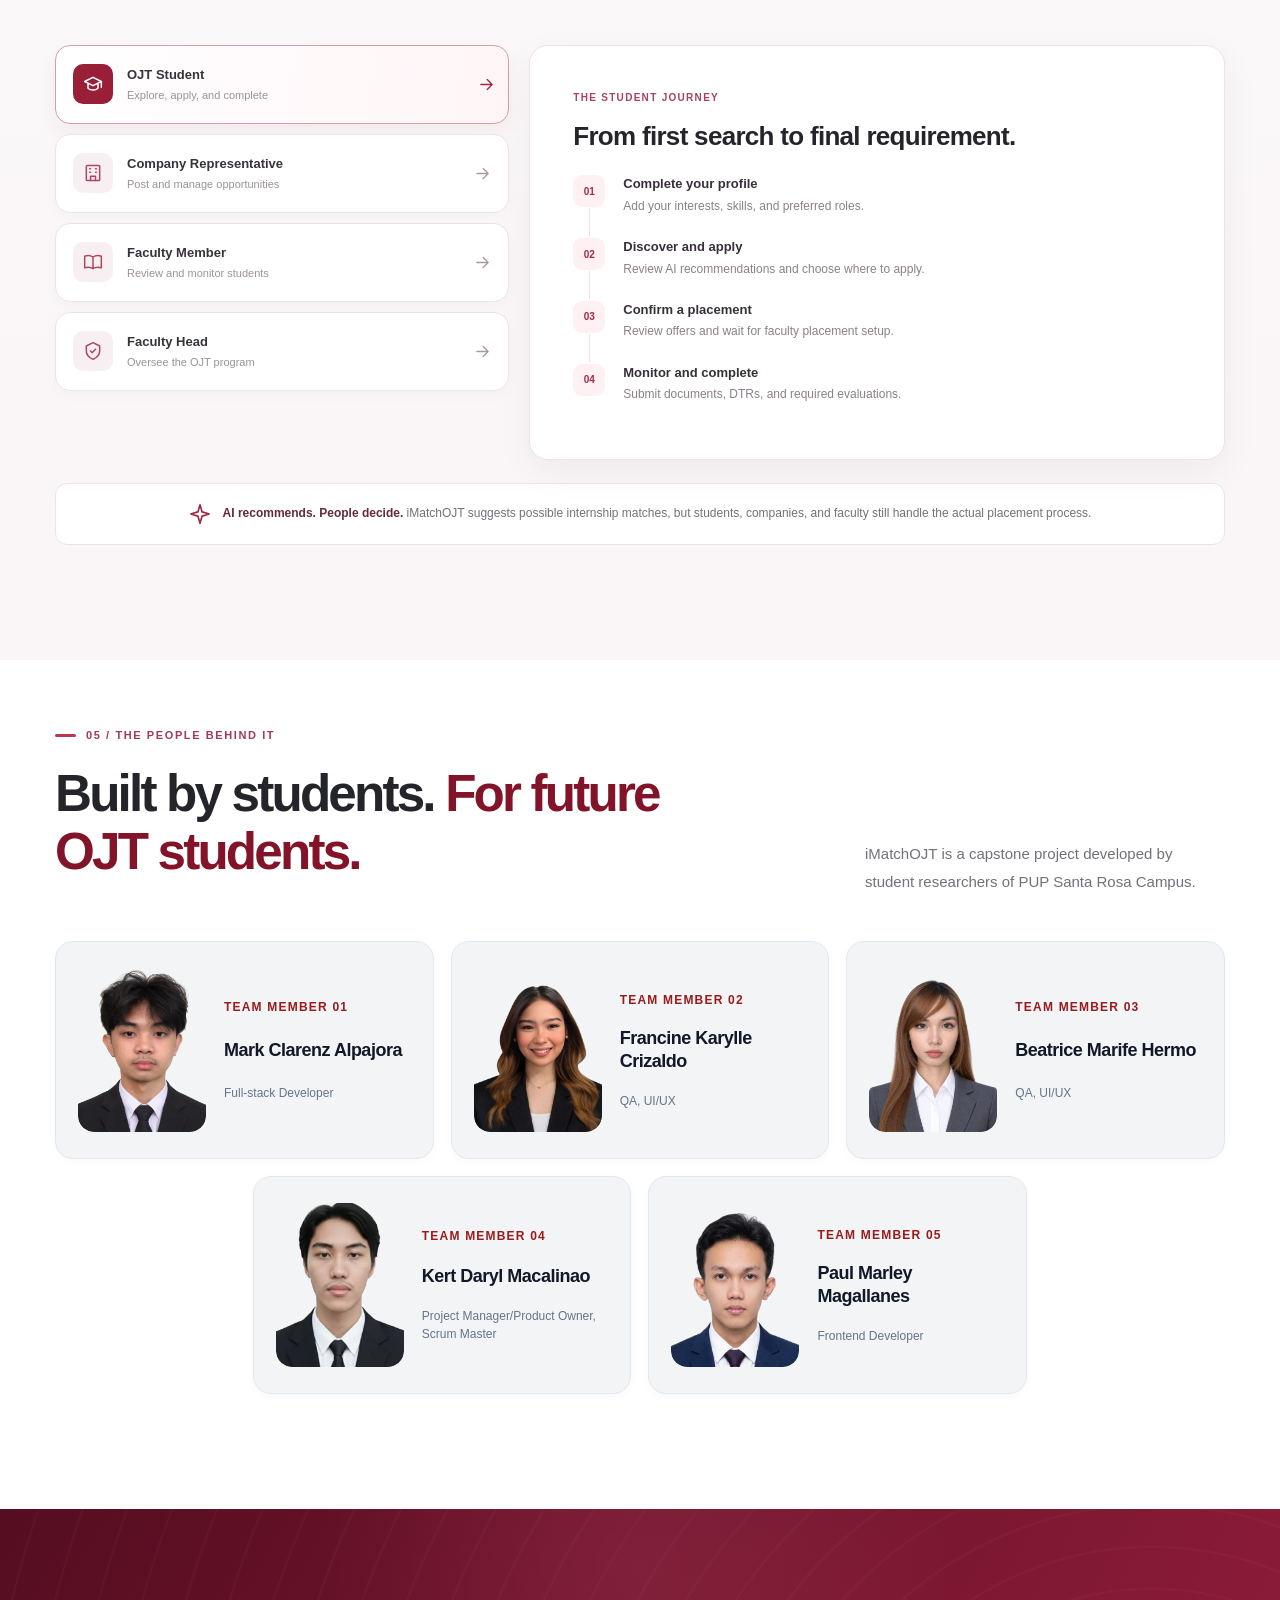
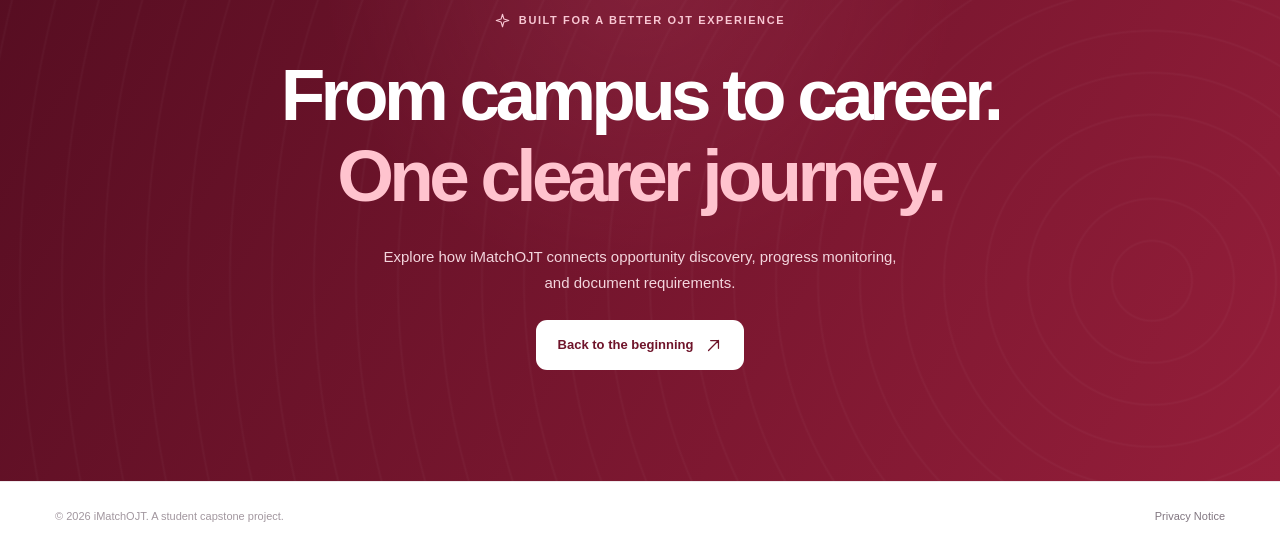
==== commit 613d4363: "Update team member role Remove the QA role from Paul Marley Magallanes's team profile." ====
--- a/index.html
+++ b/index.html
@@ -366,7 +366,7 @@
         </div>
         <span>TEAM MEMBER 05</span>
         <h3>Paul Marley Magallanes</h3>
-        <p>Frontend Developer, QA</p>
+        <p>Frontend Developer</p>
       </article>
 
     </div>
